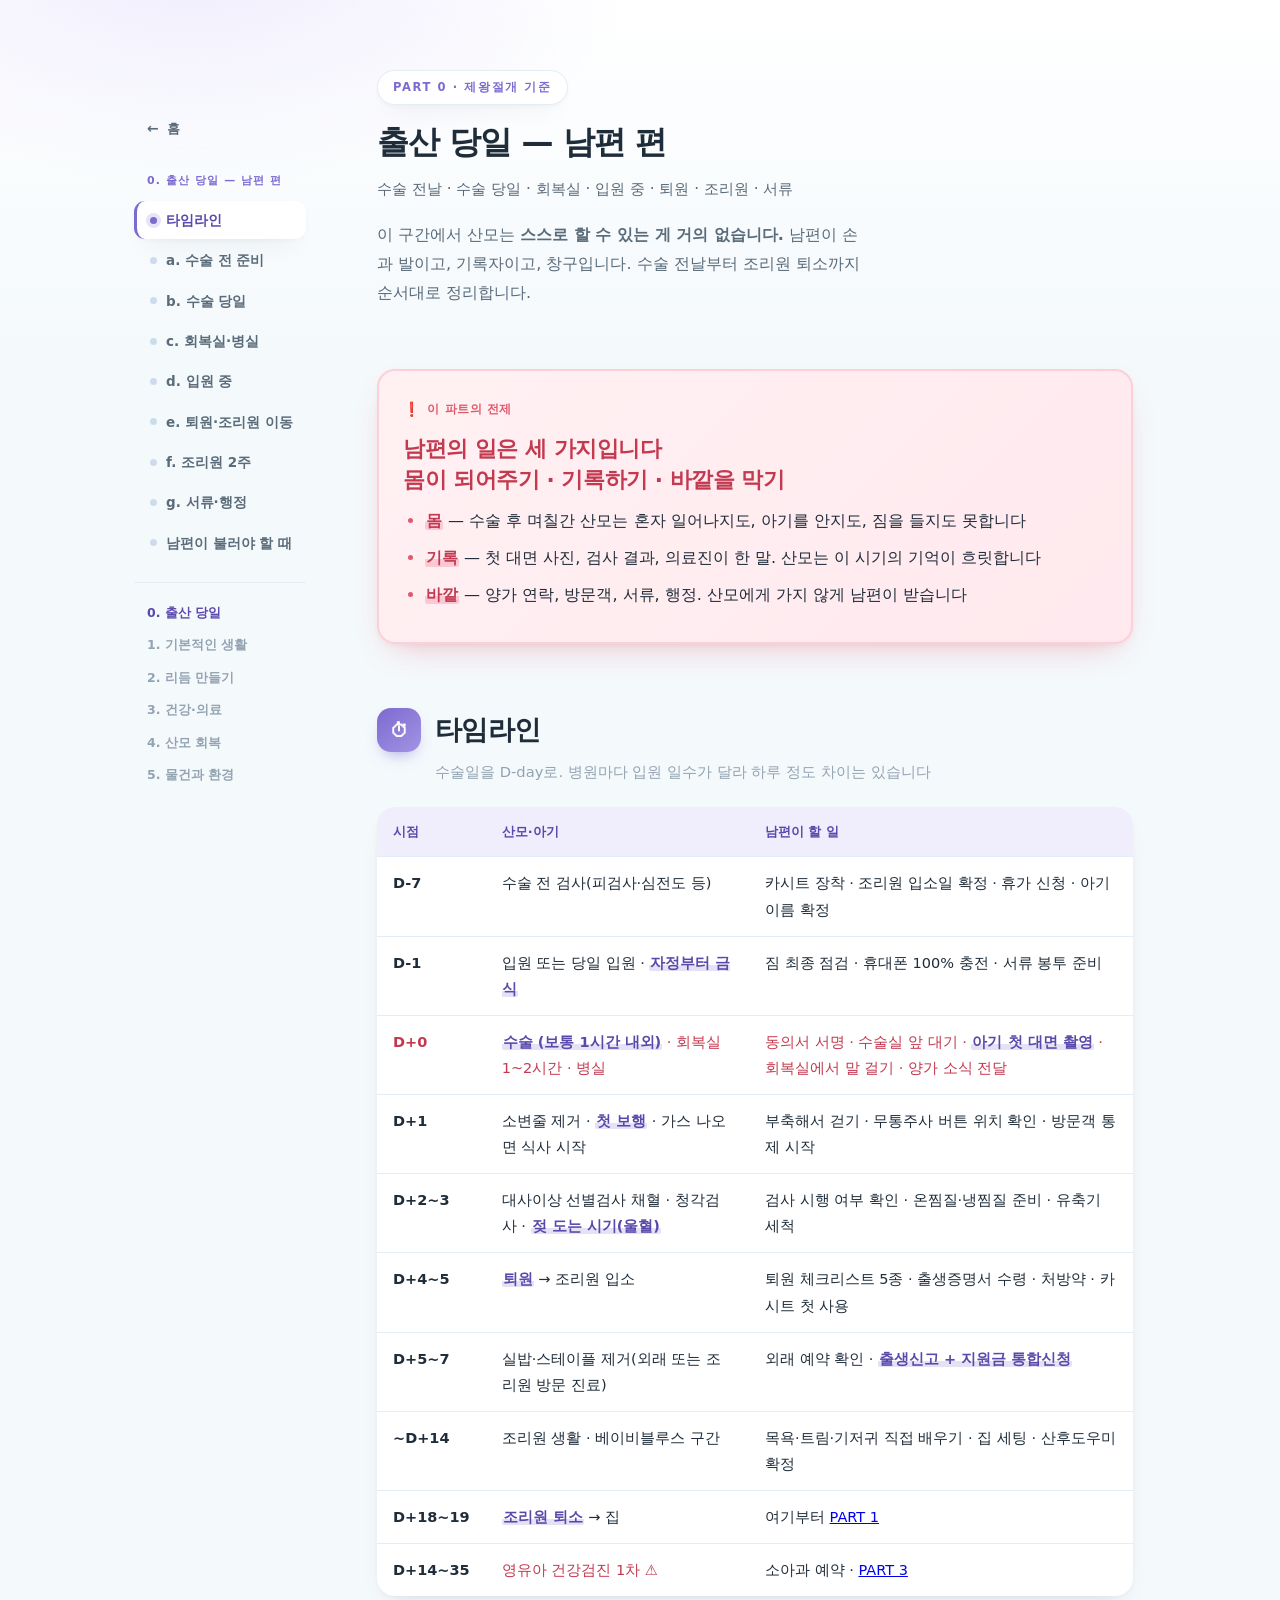
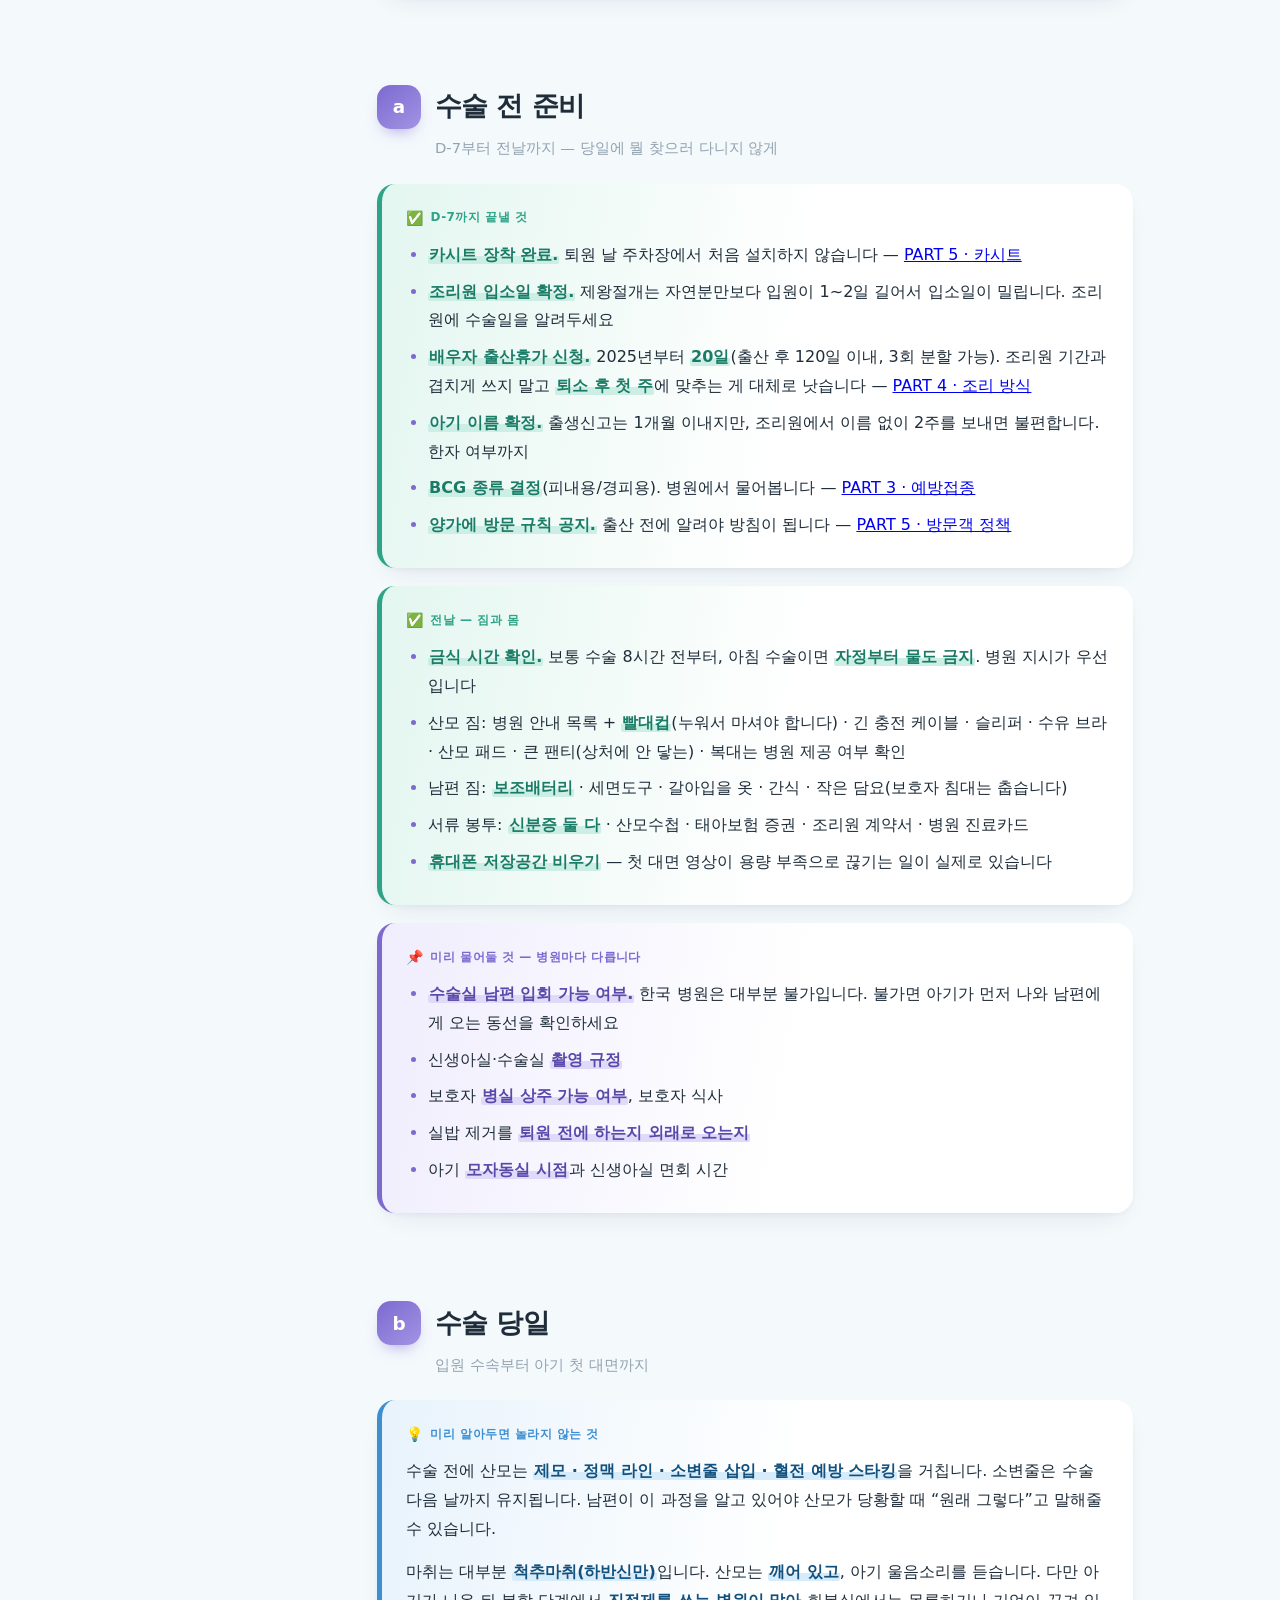
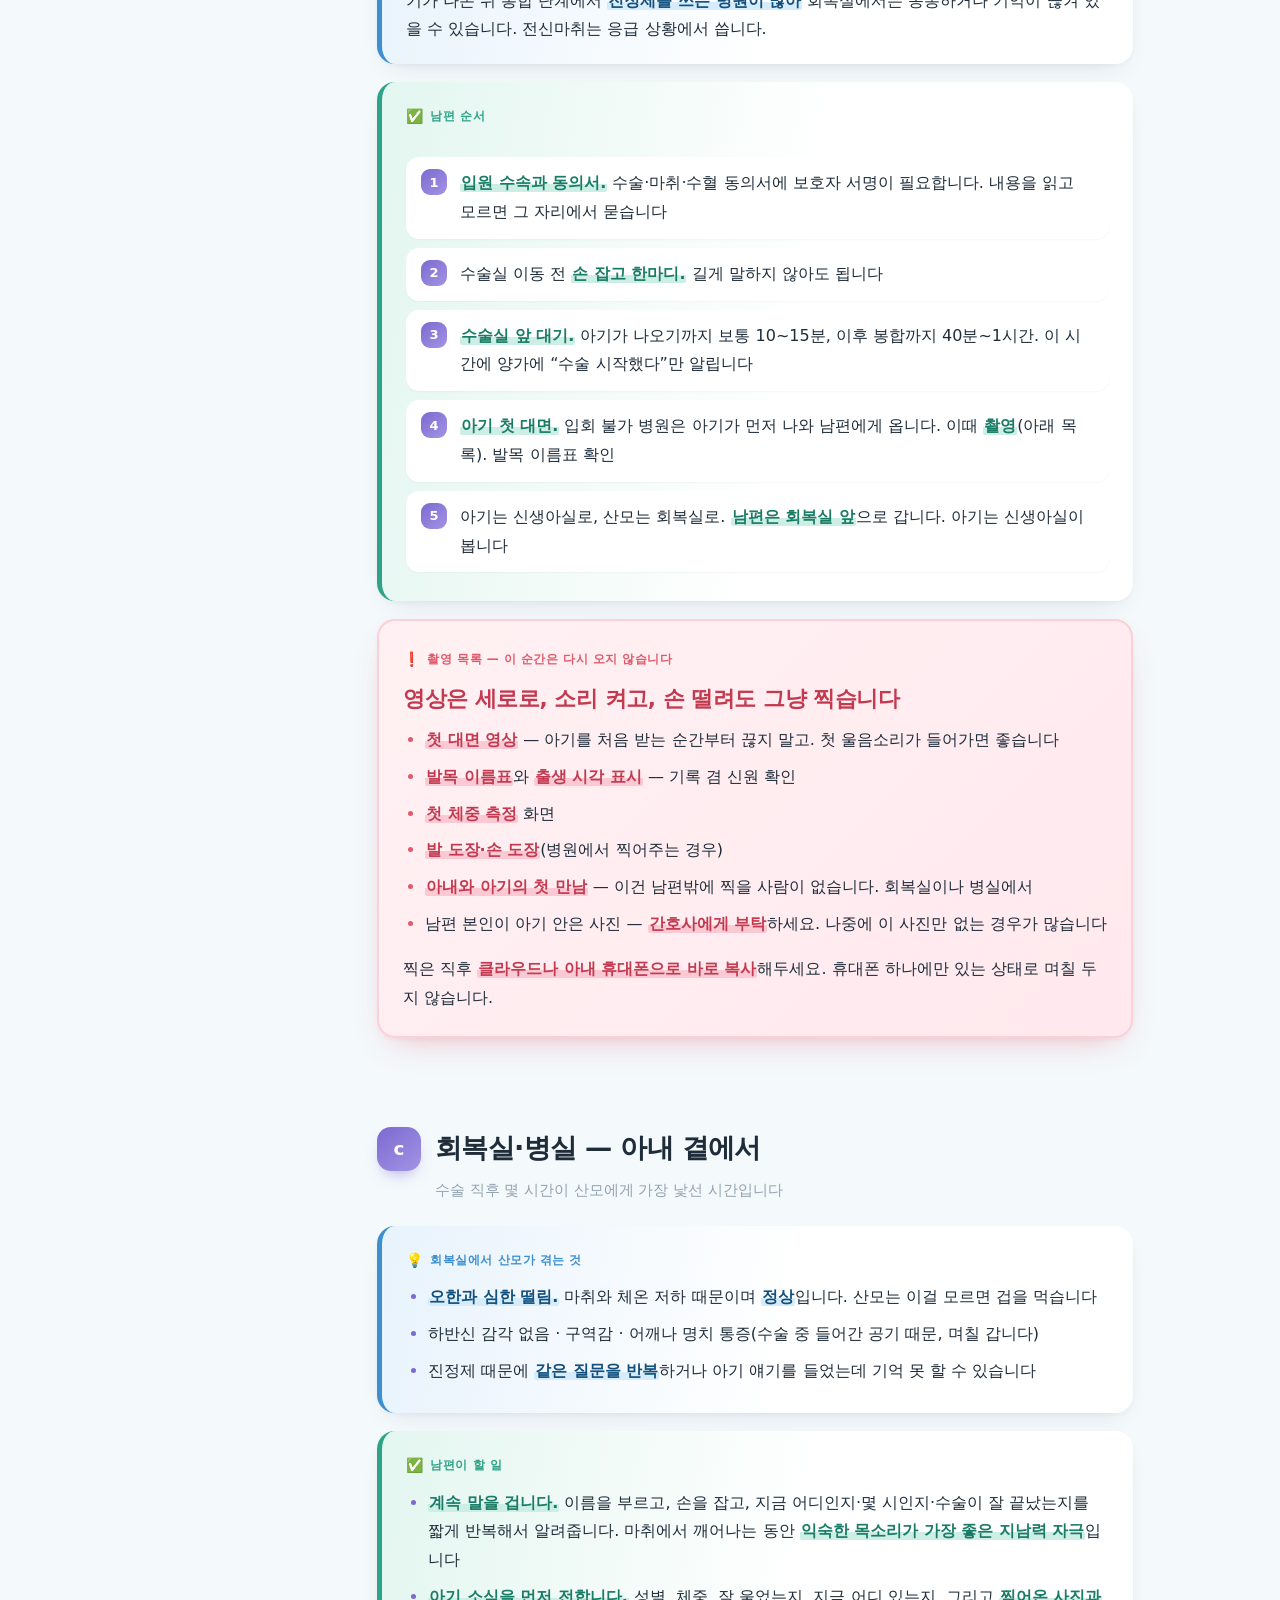
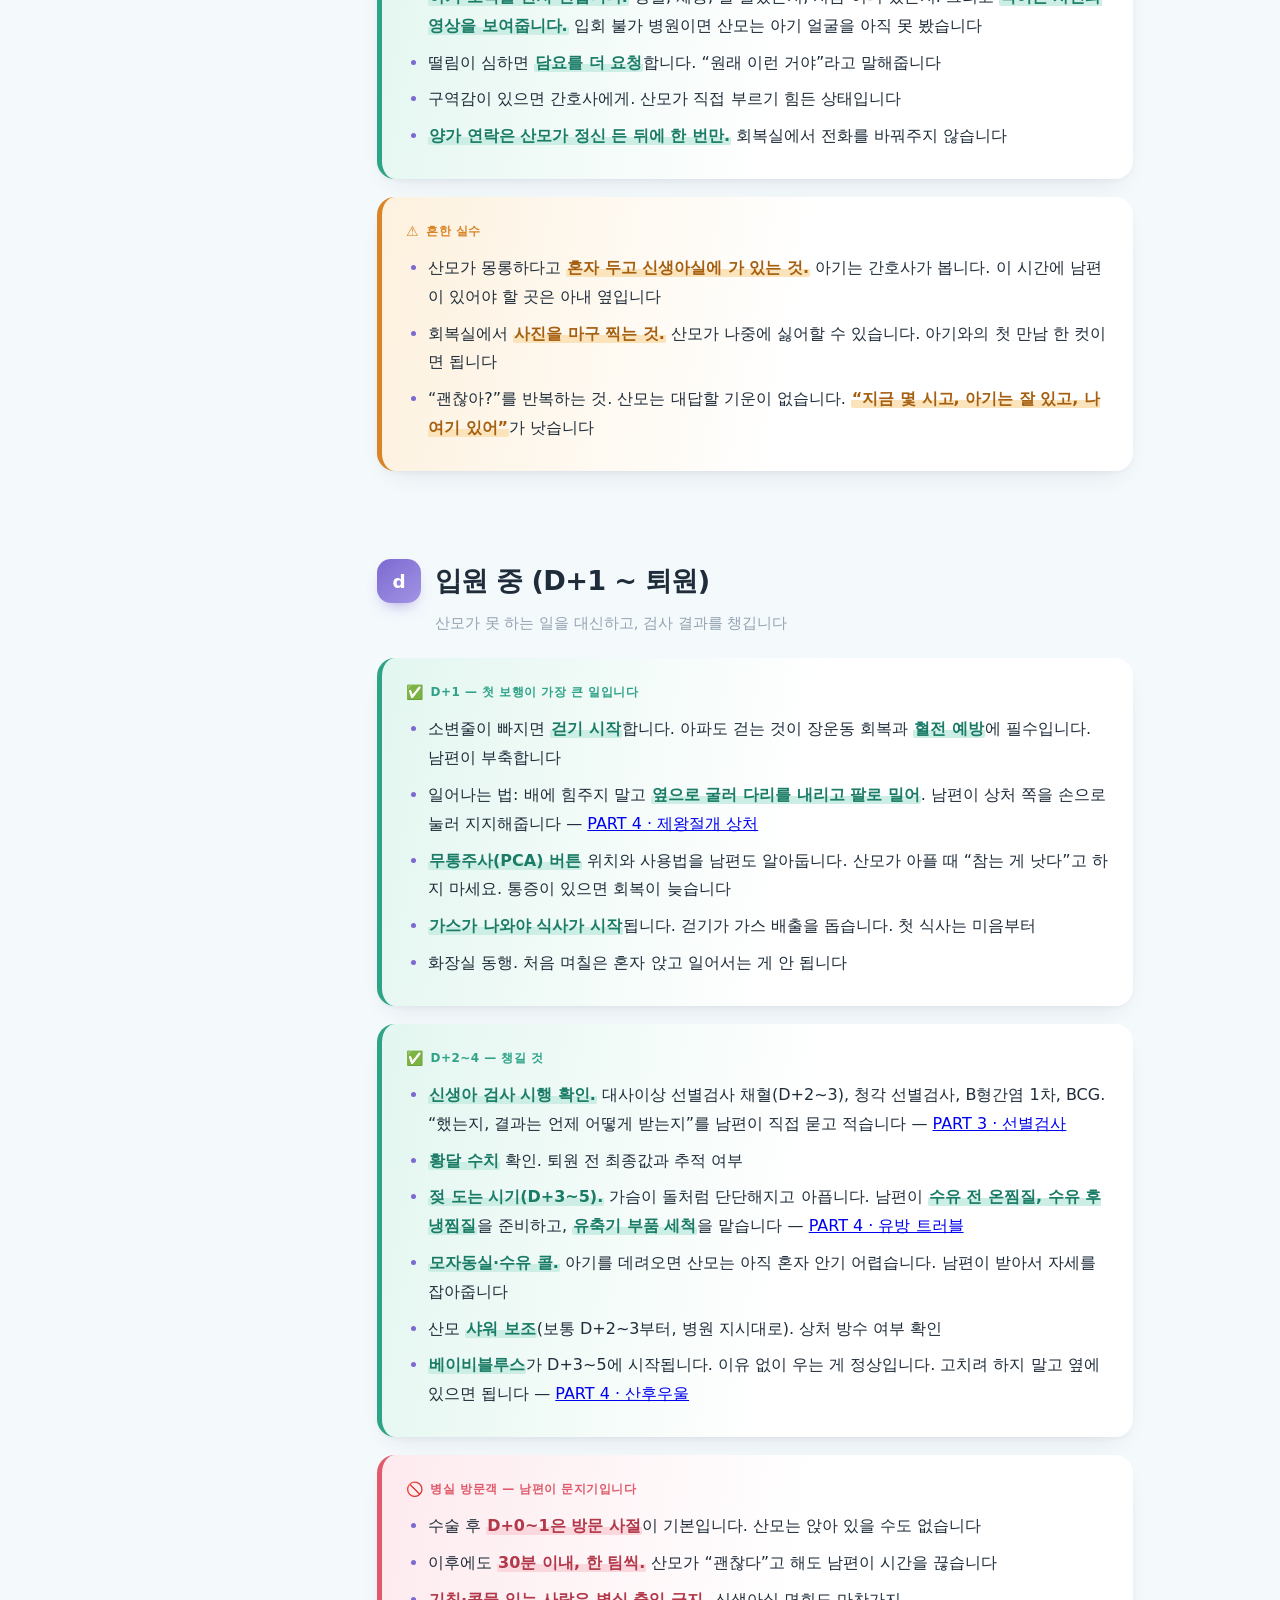
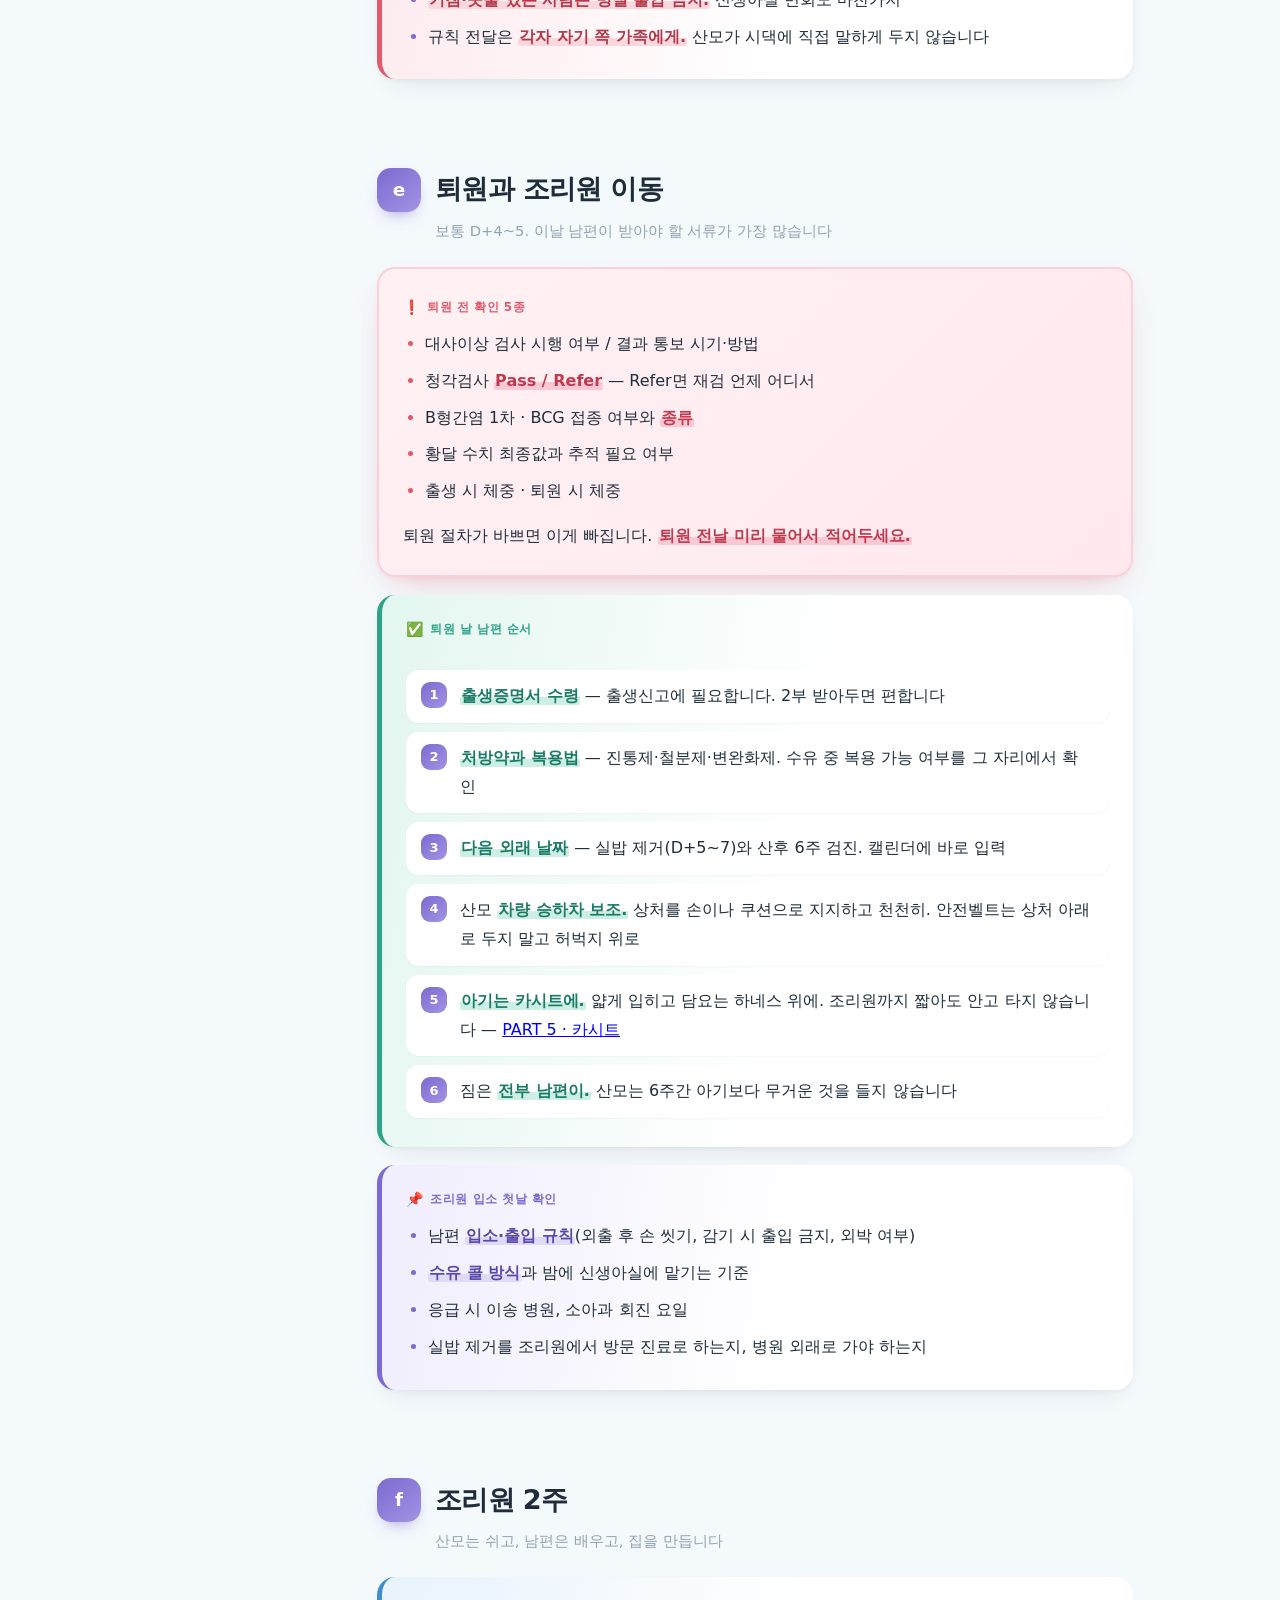
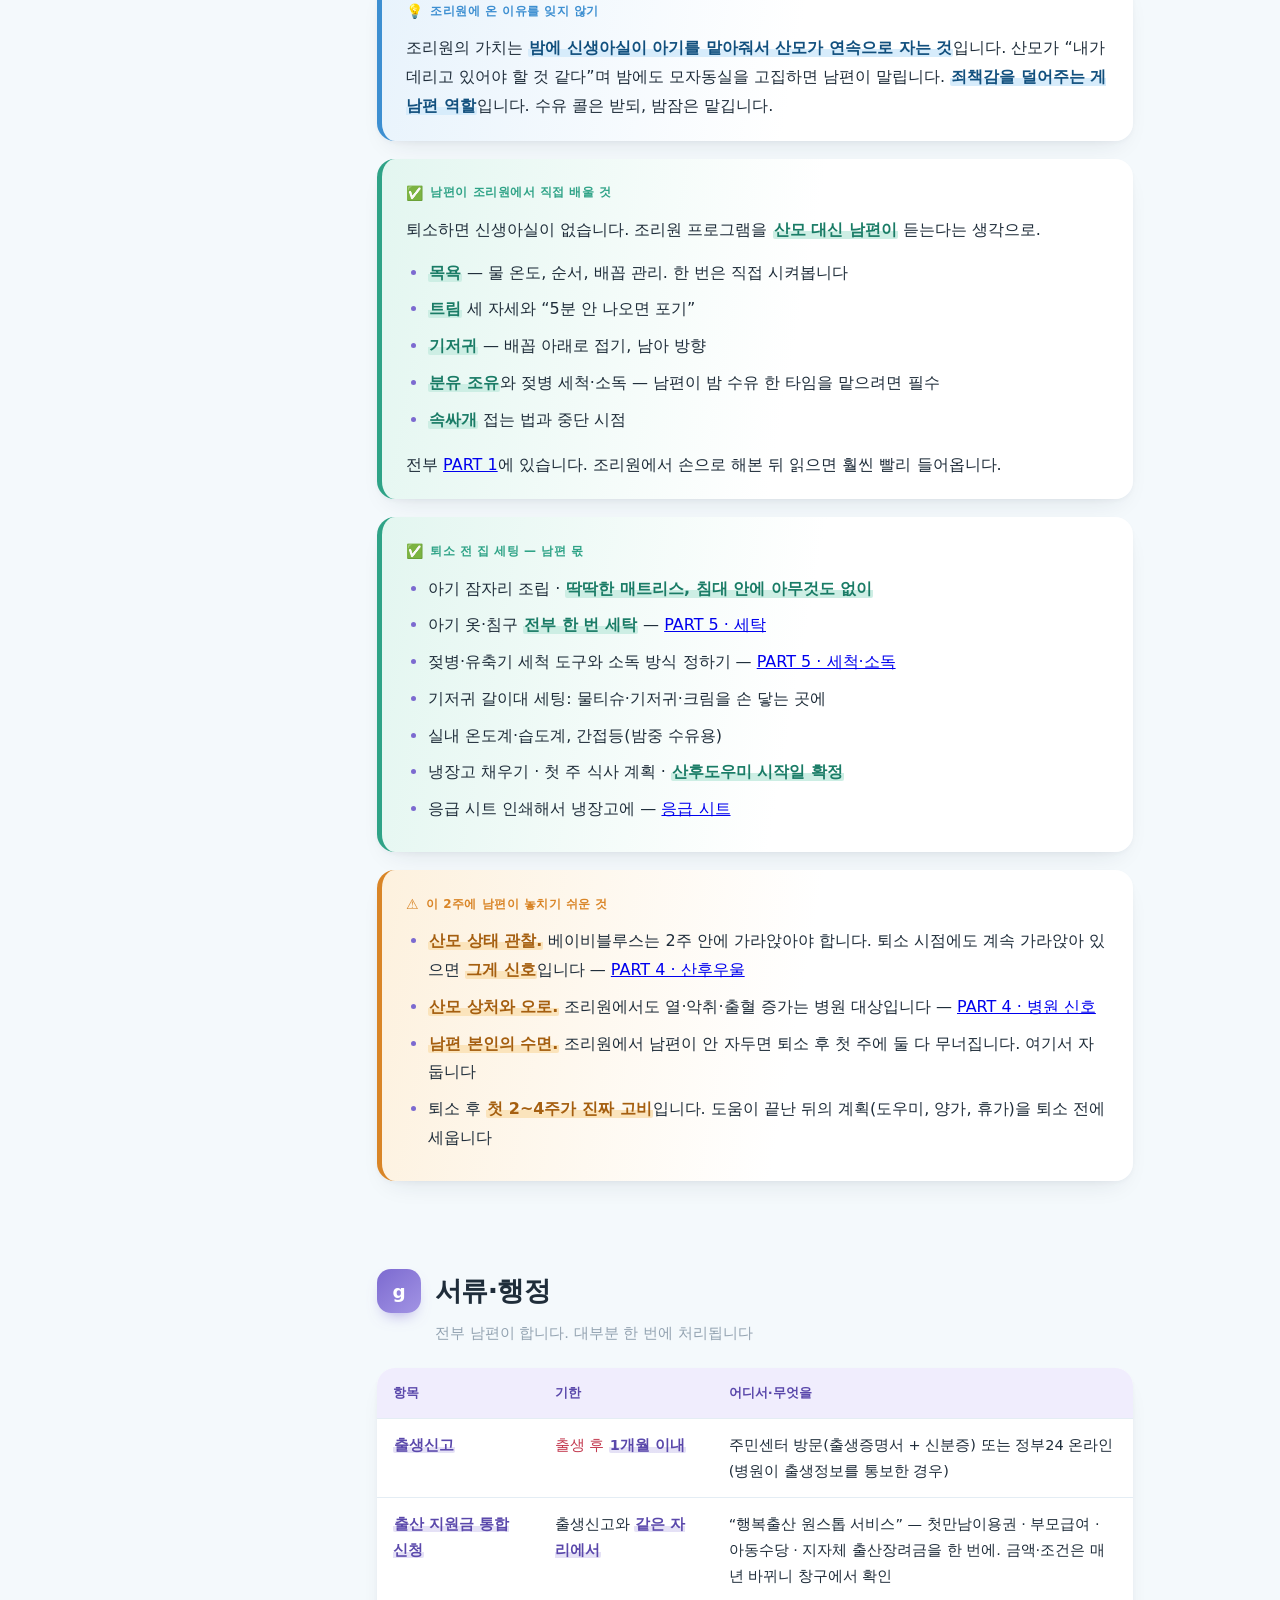
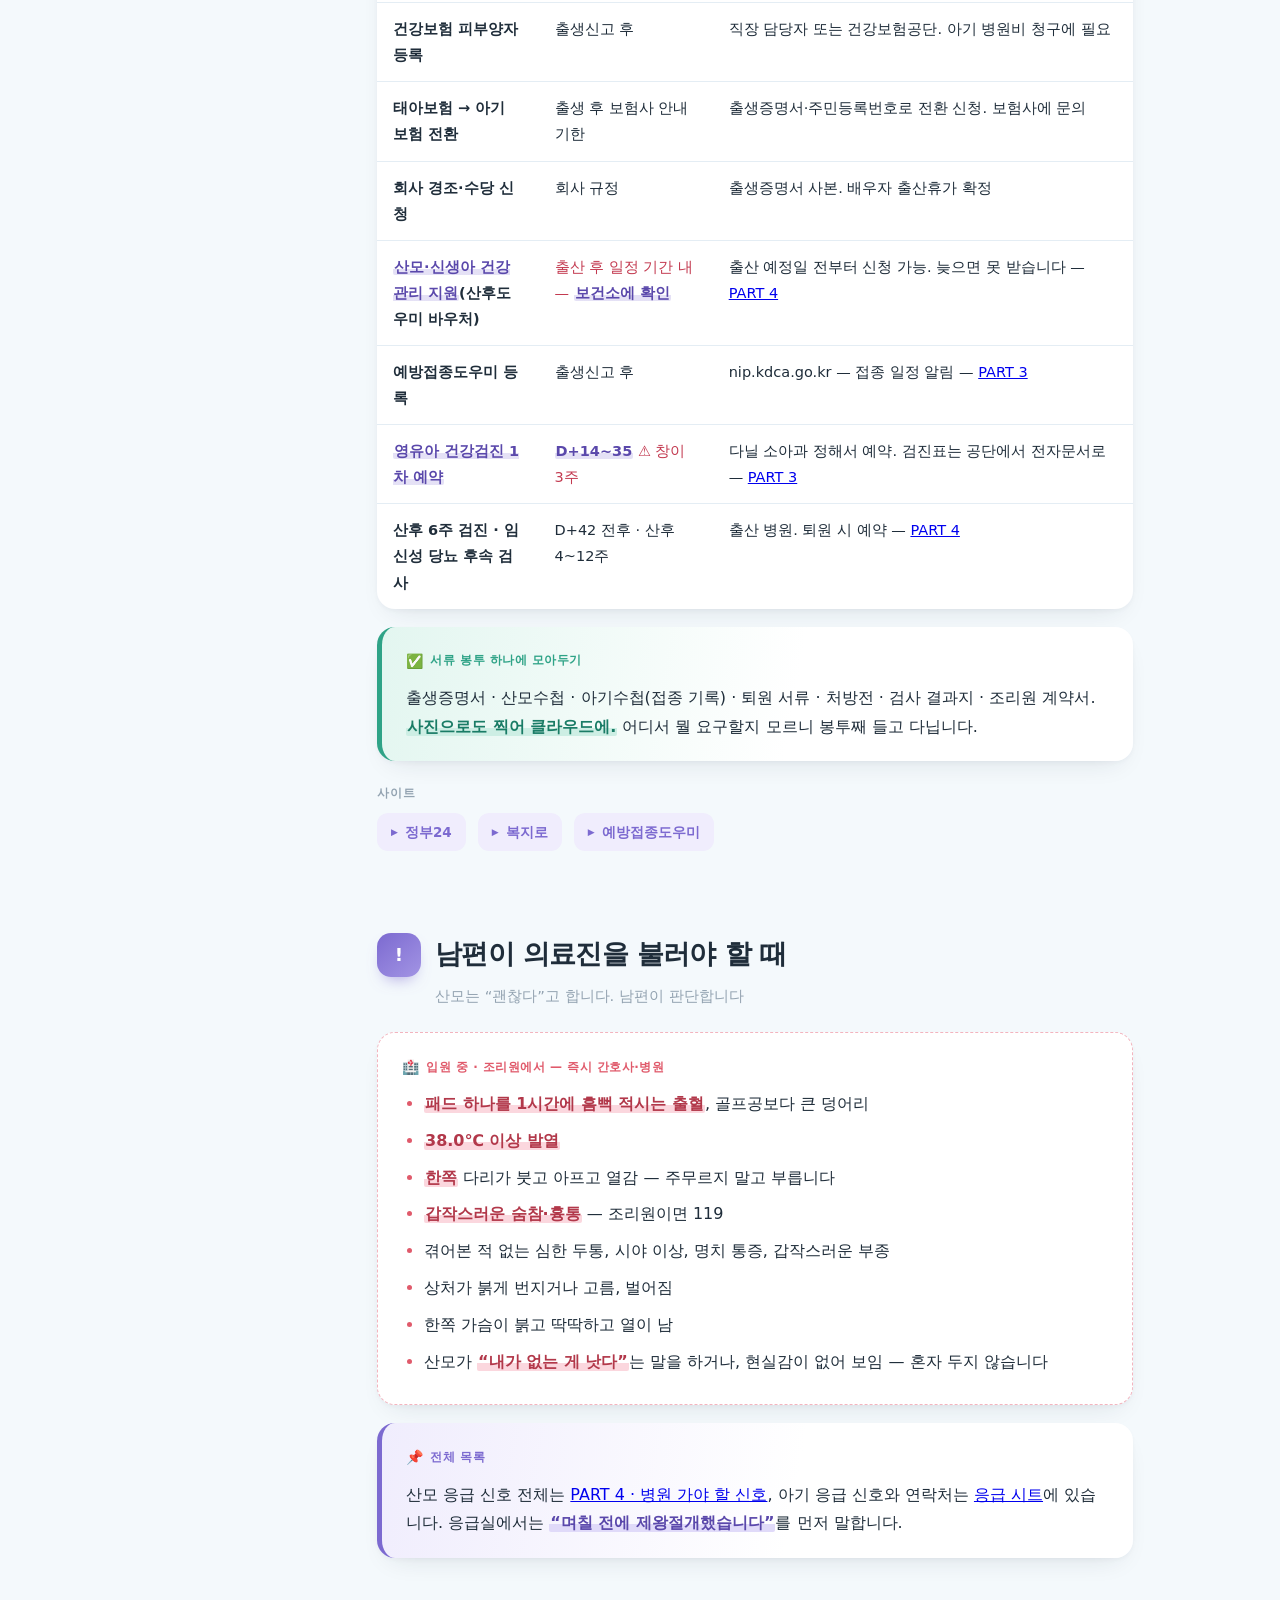
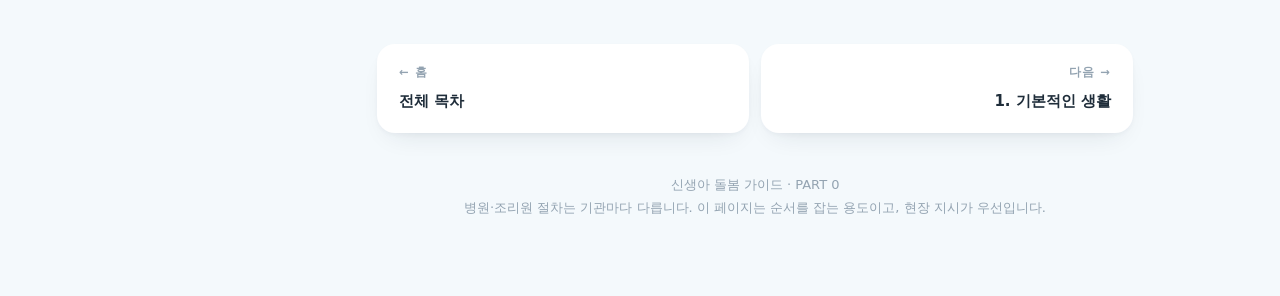
==== birth.html @ 1784820e "feat: PART 0 출산 당일 — 남편 편 추가 - birth.html 신설: 제왕절개 수술 전 준비 → 수술 당일 → 회복실 →   입원 중 → 퇴원·조리원 이동 → 조리원 " ====
<!DOCTYPE html>
<html lang="ko">
<head>
<meta charset="UTF-8">
<meta name="viewport" content="width=device-width, initial-scale=1">
<title>0. 출산 당일 — 남편 편 — 신생아 돌봄 가이드</title>
<link rel="stylesheet" href="style.css">
</head>
<body class="p4">

<nav class="toc">
  <div class="wrap">
    <a class="home" href="index.html">홈</a>
    <p class="toc-title">0. 출산 당일 — 남편 편</p>
    <a class="item" href="#t"><span class="dot"></span>타임라인</a>
    <a class="item" href="#a"><span class="dot"></span>a. 수술 전 준비</a>
    <a class="item" href="#b"><span class="dot"></span>b. 수술 당일</a>
    <a class="item" href="#c"><span class="dot"></span>c. 회복실·병실</a>
    <a class="item" href="#d"><span class="dot"></span>d. 입원 중</a>
    <a class="item" href="#e"><span class="dot"></span>e. 퇴원·조리원 이동</a>
    <a class="item" href="#f"><span class="dot"></span>f. 조리원 2주</a>
    <a class="item" href="#g"><span class="dot"></span>g. 서류·행정</a>
    <a class="item" href="#z"><span class="dot"></span>남편이 불러야 할 때</a>
    <div class="parts">
      <a class="here" href="birth.html">0. 출산 당일</a>
      <a href="part1.html">1. 기본적인 생활</a>
      <a href="part2.html">2. 리듬 만들기</a>
      <a href="part3.html">3. 건강·의료</a>
      <a href="part4.html">4. 산모 회복</a>
      <a href="part5.html">5. 물건과 환경</a>
    </div>
  </div>
</nav>

<header class="page-head">
  <div class="wrap">
    <p class="part-badge">PART 0 · 제왕절개 기준</p>
    <h1>출산 당일 — 남편 편</h1>
    <p class="subtitle">수술 전날 · 수술 당일 · 회복실 · 입원 중 · 퇴원 · 조리원 · 서류</p>
    <p class="lede">이 구간에서 산모는 <b>스스로 할 수 있는 게 거의 없습니다.</b> 남편이 손과 발이고, 기록자이고, 창구입니다. 수술 전날부터 조리원 퇴소까지 순서대로 정리합니다.</p>
  </div>
</header>

<main class="wrap">

<div class="box critical">
  <span class="label">이 파트의 전제</span>
  <p class="big">남편의 일은 세 가지입니다<br>몸이 되어주기 · 기록하기 · 바깥을 막기</p>
  <ul>
    <li><strong>몸</strong> — 수술 후 며칠간 산모는 혼자 일어나지도, 아기를 안지도, 짐을 들지도 못합니다</li>
    <li><strong>기록</strong> — 첫 대면 사진, 검사 결과, 의료진이 한 말. 산모는 이 시기의 기억이 흐릿합니다</li>
    <li><strong>바깥</strong> — 양가 연락, 방문객, 서류, 행정. 산모에게 가지 않게 남편이 받습니다</li>
  </ul>
</div>

<!-- ============ t ============ -->
<section id="t">
  <div class="sec-head"><span class="sec-num">⏱</span><h2>타임라인</h2></div>
  <p class="sec-sub">수술일을 D-day로. 병원마다 입원 일수가 달라 하루 정도 차이는 있습니다</p>

  <div class="table-scroll">
    <table>
      <thead><tr><th>시점</th><th>산모·아기</th><th>남편이 할 일</th></tr></thead>
      <tbody>
        <tr><td>D-7</td><td class="wrapok">수술 전 검사(피검사·심전도 등)</td><td class="wrapok">카시트 장착 · 조리원 입소일 확정 · 휴가 신청 · 아기 이름 확정</td></tr>
        <tr><td>D-1</td><td class="wrapok">입원 또는 당일 입원 · <strong>자정부터 금식</strong></td><td class="wrapok">짐 최종 점검 · 휴대폰 100% 충전 · 서류 봉투 준비</td></tr>
        <tr><td class="bad">D+0</td><td class="bad wrapok"><strong>수술 (보통 1시간 내외)</strong> · 회복실 1~2시간 · 병실</td><td class="bad wrapok">동의서 서명 · 수술실 앞 대기 · <strong>아기 첫 대면 촬영</strong> · 회복실에서 말 걸기 · 양가 소식 전달</td></tr>
        <tr><td>D+1</td><td class="wrapok">소변줄 제거 · <strong>첫 보행</strong> · 가스 나오면 식사 시작</td><td class="wrapok">부축해서 걷기 · 무통주사 버튼 위치 확인 · 방문객 통제 시작</td></tr>
        <tr><td>D+2~3</td><td class="wrapok">대사이상 선별검사 채혈 · 청각검사 · <strong>젖 도는 시기(울혈)</strong></td><td class="wrapok">검사 시행 여부 확인 · 온찜질·냉찜질 준비 · 유축기 세척</td></tr>
        <tr><td>D+4~5</td><td class="wrapok"><strong>퇴원</strong> → 조리원 입소</td><td class="wrapok">퇴원 체크리스트 5종 · 출생증명서 수령 · 처방약 · 카시트 첫 사용</td></tr>
        <tr><td>D+5~7</td><td class="wrapok">실밥·스테이플 제거(외래 또는 조리원 방문 진료)</td><td class="wrapok">외래 예약 확인 · <strong>출생신고 + 지원금 통합신청</strong></td></tr>
        <tr><td>~D+14</td><td class="wrapok">조리원 생활 · 베이비블루스 구간</td><td class="wrapok">목욕·트림·기저귀 직접 배우기 · 집 세팅 · 산후도우미 확정</td></tr>
        <tr><td>D+18~19</td><td class="wrapok"><strong>조리원 퇴소</strong> → 집</td><td class="wrapok">여기부터 <a href="part1.html">PART 1</a></td></tr>
        <tr><td>D+14~35</td><td class="bad wrapok">영유아 건강검진 1차 ⚠️</td><td class="wrapok">소아과 예약 · <a href="part3.html#c">PART 3</a></td></tr>
      </tbody>
    </table>
  </div>
</section>

<!-- ============ a ============ -->
<section id="a">
  <div class="sec-head"><span class="sec-num">a</span><h2>수술 전 준비</h2></div>
  <p class="sec-sub">D-7부터 전날까지 — 당일에 뭘 찾으러 다니지 않게</p>

  <div class="box do">
    <span class="label">D-7까지 끝낼 것</span>
    <ul>
      <li><strong>카시트 장착 완료.</strong> 퇴원 날 주차장에서 처음 설치하지 않습니다 — <a href="part5.html#a">PART 5 · 카시트</a></li>
      <li><strong>조리원 입소일 확정.</strong> 제왕절개는 자연분만보다 입원이 1~2일 길어서 입소일이 밀립니다. 조리원에 수술일을 알려두세요</li>
      <li><strong>배우자 출산휴가 신청.</strong> 2025년부터 <strong>20일</strong>(출산 후 120일 이내, 3회 분할 가능). 조리원 기간과 겹치게 쓰지 말고 <strong>퇴소 후 첫 주</strong>에 맞추는 게 대체로 낫습니다 — <a href="part4.html#e">PART 4 · 조리 방식</a></li>
      <li><strong>아기 이름 확정.</strong> 출생신고는 1개월 이내지만, 조리원에서 이름 없이 2주를 보내면 불편합니다. 한자 여부까지</li>
      <li><strong>BCG 종류 결정</strong>(피내용/경피용). 병원에서 물어봅니다 — <a href="part3.html#a">PART 3 · 예방접종</a></li>
      <li><strong>양가에 방문 규칙 공지.</strong> 출산 전에 알려야 방침이 됩니다 — <a href="part5.html#d">PART 5 · 방문객 정책</a></li>
    </ul>
  </div>

  <div class="box do">
    <span class="label">전날 — 짐과 몸</span>
    <ul>
      <li><strong>금식 시간 확인.</strong> 보통 수술 8시간 전부터, 아침 수술이면 <strong>자정부터 물도 금지</strong>. 병원 지시가 우선입니다</li>
      <li>산모 짐: 병원 안내 목록 + <strong>빨대컵</strong>(누워서 마셔야 합니다) · 긴 충전 케이블 · 슬리퍼 · 수유 브라 · 산모 패드 · 큰 팬티(상처에 안 닿는) · 복대는 병원 제공 여부 확인</li>
      <li>남편 짐: <strong>보조배터리</strong> · 세면도구 · 갈아입을 옷 · 간식 · 작은 담요(보호자 침대는 춥습니다)</li>
      <li>서류 봉투: <strong>신분증 둘 다</strong> · 산모수첩 · 태아보험 증권 · 조리원 계약서 · 병원 진료카드</li>
      <li><strong>휴대폰 저장공간 비우기</strong> — 첫 대면 영상이 용량 부족으로 끊기는 일이 실제로 있습니다</li>
    </ul>
  </div>

  <div class="box info">
    <span class="label">미리 물어둘 것 — 병원마다 다릅니다</span>
    <ul>
      <li><strong>수술실 남편 입회 가능 여부.</strong> 한국 병원은 대부분 불가입니다. 불가면 아기가 먼저 나와 남편에게 오는 동선을 확인하세요</li>
      <li>신생아실·수술실 <strong>촬영 규정</strong></li>
      <li>보호자 <strong>병실 상주 가능 여부</strong>, 보호자 식사</li>
      <li>실밥 제거를 <strong>퇴원 전에 하는지 외래로 오는지</strong></li>
      <li>아기 <strong>모자동실 시점</strong>과 신생아실 면회 시간</li>
    </ul>
  </div>
</section>

<!-- ============ b ============ -->
<section id="b">
  <div class="sec-head"><span class="sec-num">b</span><h2>수술 당일</h2></div>
  <p class="sec-sub">입원 수속부터 아기 첫 대면까지</p>

  <div class="box why">
    <span class="label">미리 알아두면 놀라지 않는 것</span>
    <p>수술 전에 산모는 <strong>제모 · 정맥 라인 · 소변줄 삽입 · 혈전 예방 스타킹</strong>을 거칩니다. 소변줄은 수술 다음 날까지 유지됩니다. 남편이 이 과정을 알고 있어야 산모가 당황할 때 “원래 그렇다”고 말해줄 수 있습니다.</p>
    <p>마취는 대부분 <strong>척추마취(하반신만)</strong>입니다. 산모는 <strong>깨어 있고</strong>, 아기 울음소리를 듣습니다. 다만 아기가 나온 뒤 봉합 단계에서 <strong>진정제를 쓰는 병원이 많아</strong> 회복실에서는 몽롱하거나 기억이 끊겨 있을 수 있습니다. 전신마취는 응급 상황에서 씁니다.</p>
  </div>

  <div class="box do">
    <span class="label">남편 순서</span>
    <ol class="steps">
      <li><strong>입원 수속과 동의서.</strong> 수술·마취·수혈 동의서에 보호자 서명이 필요합니다. 내용을 읽고 모르면 그 자리에서 묻습니다</li>
      <li>수술실 이동 전 <strong>손 잡고 한마디.</strong> 길게 말하지 않아도 됩니다</li>
      <li><strong>수술실 앞 대기.</strong> 아기가 나오기까지 보통 10~15분, 이후 봉합까지 40분~1시간. 이 시간에 양가에 “수술 시작했다”만 알립니다</li>
      <li><strong>아기 첫 대면.</strong> 입회 불가 병원은 아기가 먼저 나와 남편에게 옵니다. 이때 <strong>촬영</strong>(아래 목록). 발목 이름표 확인</li>
      <li>아기는 신생아실로, 산모는 회복실로. <strong>남편은 회복실 앞</strong>으로 갑니다. 아기는 신생아실이 봅니다</li>
    </ol>
  </div>

  <div class="box critical">
    <span class="label">촬영 목록 — 이 순간은 다시 오지 않습니다</span>
    <p class="big">영상은 세로로, 소리 켜고, 손 떨려도 그냥 찍습니다</p>
    <ul>
      <li><strong>첫 대면 영상</strong> — 아기를 처음 받는 순간부터 끊지 말고. 첫 울음소리가 들어가면 좋습니다</li>
      <li><strong>발목 이름표</strong>와 <strong>출생 시각 표시</strong> — 기록 겸 신원 확인</li>
      <li><strong>첫 체중 측정</strong> 화면</li>
      <li><strong>발 도장·손 도장</strong>(병원에서 찍어주는 경우)</li>
      <li><strong>아내와 아기의 첫 만남</strong> — 이건 남편밖에 찍을 사람이 없습니다. 회복실이나 병실에서</li>
      <li>남편 본인이 아기 안은 사진 — <strong>간호사에게 부탁</strong>하세요. 나중에 이 사진만 없는 경우가 많습니다</li>
    </ul>
    <p>찍은 직후 <strong>클라우드나 아내 휴대폰으로 바로 복사</strong>해두세요. 휴대폰 하나에만 있는 상태로 며칠 두지 않습니다.</p>
  </div>
</section>

<!-- ============ c ============ -->
<section id="c">
  <div class="sec-head"><span class="sec-num">c</span><h2>회복실·병실 — 아내 곁에서</h2></div>
  <p class="sec-sub">수술 직후 몇 시간이 산모에게 가장 낯선 시간입니다</p>

  <div class="box why">
    <span class="label">회복실에서 산모가 겪는 것</span>
    <ul>
      <li><strong>오한과 심한 떨림.</strong> 마취와 체온 저하 때문이며 <strong>정상</strong>입니다. 산모는 이걸 모르면 겁을 먹습니다</li>
      <li>하반신 감각 없음 · 구역감 · 어깨나 명치 통증(수술 중 들어간 공기 때문, 며칠 갑니다)</li>
      <li>진정제 때문에 <strong>같은 질문을 반복</strong>하거나 아기 얘기를 들었는데 기억 못 할 수 있습니다</li>
    </ul>
  </div>

  <div class="box do">
    <span class="label">남편이 할 일</span>
    <ul>
      <li><strong>계속 말을 겁니다.</strong> 이름을 부르고, 손을 잡고, 지금 어디인지·몇 시인지·수술이 잘 끝났는지를 짧게 반복해서 알려줍니다. 마취에서 깨어나는 동안 <strong>익숙한 목소리가 가장 좋은 지남력 자극</strong>입니다</li>
      <li><strong>아기 소식을 먼저 전합니다.</strong> 성별, 체중, 잘 울었는지, 지금 어디 있는지. 그리고 <strong>찍어온 사진과 영상을 보여줍니다.</strong> 입회 불가 병원이면 산모는 아기 얼굴을 아직 못 봤습니다</li>
      <li>떨림이 심하면 <strong>담요를 더 요청</strong>합니다. “원래 이런 거야”라고 말해줍니다</li>
      <li>구역감이 있으면 간호사에게. 산모가 직접 부르기 힘든 상태입니다</li>
      <li><strong>양가 연락은 산모가 정신 든 뒤에 한 번만.</strong> 회복실에서 전화를 바꿔주지 않습니다</li>
    </ul>
  </div>

  <div class="box miss">
    <span class="label">흔한 실수</span>
    <ul>
      <li>산모가 몽롱하다고 <strong>혼자 두고 신생아실에 가 있는 것.</strong> 아기는 간호사가 봅니다. 이 시간에 남편이 있어야 할 곳은 아내 옆입니다</li>
      <li>회복실에서 <strong>사진을 마구 찍는 것.</strong> 산모가 나중에 싫어할 수 있습니다. 아기와의 첫 만남 한 컷이면 됩니다</li>
      <li>“괜찮아?”를 반복하는 것. 산모는 대답할 기운이 없습니다. <strong>“지금 몇 시고, 아기는 잘 있고, 나 여기 있어”</strong>가 낫습니다</li>
    </ul>
  </div>
</section>

<!-- ============ d ============ -->
<section id="d">
  <div class="sec-head"><span class="sec-num">d</span><h2>입원 중 (D+1 ~ 퇴원)</h2></div>
  <p class="sec-sub">산모가 못 하는 일을 대신하고, 검사 결과를 챙깁니다</p>

  <div class="box do">
    <span class="label">D+1 — 첫 보행이 가장 큰 일입니다</span>
    <ul>
      <li>소변줄이 빠지면 <strong>걷기 시작</strong>합니다. 아파도 걷는 것이 장운동 회복과 <strong>혈전 예방</strong>에 필수입니다. 남편이 부축합니다</li>
      <li>일어나는 법: 배에 힘주지 말고 <strong>옆으로 굴러 다리를 내리고 팔로 밀어</strong>. 남편이 상처 쪽을 손으로 눌러 지지해줍니다 — <a href="part4.html#a">PART 4 · 제왕절개 상처</a></li>
      <li><strong>무통주사(PCA) 버튼</strong> 위치와 사용법을 남편도 알아둡니다. 산모가 아플 때 “참는 게 낫다”고 하지 마세요. 통증이 있으면 회복이 늦습니다</li>
      <li><strong>가스가 나와야 식사가 시작</strong>됩니다. 걷기가 가스 배출을 돕습니다. 첫 식사는 미음부터</li>
      <li>화장실 동행. 처음 며칠은 혼자 앉고 일어서는 게 안 됩니다</li>
    </ul>
  </div>

  <div class="box do">
    <span class="label">D+2~4 — 챙길 것</span>
    <ul>
      <li><strong>신생아 검사 시행 확인.</strong> 대사이상 선별검사 채혈(D+2~3), 청각 선별검사, B형간염 1차, BCG. “했는지, 결과는 언제 어떻게 받는지”를 남편이 직접 묻고 적습니다 — <a href="part3.html#b">PART 3 · 선별검사</a></li>
      <li><strong>황달 수치</strong> 확인. 퇴원 전 최종값과 추적 여부</li>
      <li><strong>젖 도는 시기(D+3~5).</strong> 가슴이 돌처럼 단단해지고 아픕니다. 남편이 <strong>수유 전 온찜질, 수유 후 냉찜질</strong>을 준비하고, <strong>유축기 부품 세척</strong>을 맡습니다 — <a href="part4.html#b">PART 4 · 유방 트러블</a></li>
      <li><strong>모자동실·수유 콜.</strong> 아기를 데려오면 산모는 아직 혼자 안기 어렵습니다. 남편이 받아서 자세를 잡아줍니다</li>
      <li>산모 <strong>샤워 보조</strong>(보통 D+2~3부터, 병원 지시대로). 상처 방수 여부 확인</li>
      <li><strong>베이비블루스</strong>가 D+3~5에 시작됩니다. 이유 없이 우는 게 정상입니다. 고치려 하지 말고 옆에 있으면 됩니다 — <a href="part4.html#c">PART 4 · 산후우울</a></li>
    </ul>
  </div>

  <div class="box stop">
    <span class="label">병실 방문객 — 남편이 문지기입니다</span>
    <ul>
      <li>수술 후 <strong>D+0~1은 방문 사절</strong>이 기본입니다. 산모는 앉아 있을 수도 없습니다</li>
      <li>이후에도 <strong>30분 이내, 한 팀씩.</strong> 산모가 “괜찮다”고 해도 남편이 시간을 끊습니다</li>
      <li><strong>기침·콧물 있는 사람은 병실 출입 금지.</strong> 신생아실 면회도 마찬가지</li>
      <li>규칙 전달은 <strong>각자 자기 쪽 가족에게.</strong> 산모가 시댁에 직접 말하게 두지 않습니다</li>
    </ul>
  </div>
</section>

<!-- ============ e ============ -->
<section id="e">
  <div class="sec-head"><span class="sec-num">e</span><h2>퇴원과 조리원 이동</h2></div>
  <p class="sec-sub">보통 D+4~5. 이날 남편이 받아야 할 서류가 가장 많습니다</p>

  <div class="box critical">
    <span class="label">퇴원 전 확인 5종</span>
    <ul>
      <li>대사이상 검사 시행 여부 / 결과 통보 시기·방법</li>
      <li>청각검사 <strong>Pass / Refer</strong> — Refer면 재검 언제 어디서</li>
      <li>B형간염 1차 · BCG 접종 여부와 <strong>종류</strong></li>
      <li>황달 수치 최종값과 추적 필요 여부</li>
      <li>출생 시 체중 · 퇴원 시 체중</li>
    </ul>
    <p>퇴원 절차가 바쁘면 이게 빠집니다. <strong>퇴원 전날 미리 물어서 적어두세요.</strong></p>
  </div>

  <div class="box do">
    <span class="label">퇴원 날 남편 순서</span>
    <ol class="steps">
      <li><strong>출생증명서 수령</strong> — 출생신고에 필요합니다. 2부 받아두면 편합니다</li>
      <li><strong>처방약과 복용법</strong> — 진통제·철분제·변완화제. 수유 중 복용 가능 여부를 그 자리에서 확인</li>
      <li><strong>다음 외래 날짜</strong> — 실밥 제거(D+5~7)와 산후 6주 검진. 캘린더에 바로 입력</li>
      <li>산모 <strong>차량 승하차 보조.</strong> 상처를 손이나 쿠션으로 지지하고 천천히. 안전벨트는 상처 아래로 두지 말고 허벅지 위로</li>
      <li><strong>아기는 카시트에.</strong> 얇게 입히고 담요는 하네스 위에. 조리원까지 짧아도 안고 타지 않습니다 — <a href="part5.html#a">PART 5 · 카시트</a></li>
      <li>짐은 <strong>전부 남편이.</strong> 산모는 6주간 아기보다 무거운 것을 들지 않습니다</li>
    </ol>
  </div>

  <div class="box info">
    <span class="label">조리원 입소 첫날 확인</span>
    <ul>
      <li>남편 <strong>입소·출입 규칙</strong>(외출 후 손 씻기, 감기 시 출입 금지, 외박 여부)</li>
      <li><strong>수유 콜 방식</strong>과 밤에 신생아실에 맡기는 기준</li>
      <li>응급 시 이송 병원, 소아과 회진 요일</li>
      <li>실밥 제거를 조리원에서 방문 진료로 하는지, 병원 외래로 가야 하는지</li>
    </ul>
  </div>
</section>

<!-- ============ f ============ -->
<section id="f">
  <div class="sec-head"><span class="sec-num">f</span><h2>조리원 2주</h2></div>
  <p class="sec-sub">산모는 쉬고, 남편은 배우고, 집을 만듭니다</p>

  <div class="box why">
    <span class="label">조리원에 온 이유를 잊지 않기</span>
    <p>조리원의 가치는 <strong>밤에 신생아실이 아기를 맡아줘서 산모가 연속으로 자는 것</strong>입니다. 산모가 “내가 데리고 있어야 할 것 같다”며 밤에도 모자동실을 고집하면 남편이 말립니다. <strong>죄책감을 덜어주는 게 남편 역할</strong>입니다. 수유 콜은 받되, 밤잠은 맡깁니다.</p>
  </div>

  <div class="box do">
    <span class="label">남편이 조리원에서 직접 배울 것</span>
    <p>퇴소하면 신생아실이 없습니다. 조리원 프로그램을 <strong>산모 대신 남편이</strong> 듣는다는 생각으로.</p>
    <ul>
      <li><strong>목욕</strong> — 물 온도, 순서, 배꼽 관리. 한 번은 직접 시켜봅니다</li>
      <li><strong>트림</strong> 세 자세와 “5분 안 나오면 포기”</li>
      <li><strong>기저귀</strong> — 배꼽 아래로 접기, 남아 방향</li>
      <li><strong>분유 조유</strong>와 젖병 세척·소독 — 남편이 밤 수유 한 타임을 맡으려면 필수</li>
      <li><strong>속싸개</strong> 접는 법과 중단 시점</li>
    </ul>
    <p>전부 <a href="part1.html">PART 1</a>에 있습니다. 조리원에서 손으로 해본 뒤 읽으면 훨씬 빨리 들어옵니다.</p>
  </div>

  <div class="box do">
    <span class="label">퇴소 전 집 세팅 — 남편 몫</span>
    <ul>
      <li>아기 잠자리 조립 · <strong>딱딱한 매트리스, 침대 안에 아무것도 없이</strong></li>
      <li>아기 옷·침구 <strong>전부 한 번 세탁</strong> — <a href="part5.html#c">PART 5 · 세탁</a></li>
      <li>젖병·유축기 세척 도구와 소독 방식 정하기 — <a href="part5.html#b">PART 5 · 세척·소독</a></li>
      <li>기저귀 갈이대 세팅: 물티슈·기저귀·크림을 손 닿는 곳에</li>
      <li>실내 온도계·습도계, 간접등(밤중 수유용)</li>
      <li>냉장고 채우기 · 첫 주 식사 계획 · <strong>산후도우미 시작일 확정</strong></li>
      <li>응급 시트 인쇄해서 냉장고에 — <a href="emergency.html">응급 시트</a></li>
    </ul>
  </div>

  <div class="box miss">
    <span class="label">이 2주에 남편이 놓치기 쉬운 것</span>
    <ul>
      <li><strong>산모 상태 관찰.</strong> 베이비블루스는 2주 안에 가라앉아야 합니다. 퇴소 시점에도 계속 가라앉아 있으면 <strong>그게 신호</strong>입니다 — <a href="part4.html#c">PART 4 · 산후우울</a></li>
      <li><strong>산모 상처와 오로.</strong> 조리원에서도 열·악취·출혈 증가는 병원 대상입니다 — <a href="part4.html#z">PART 4 · 병원 신호</a></li>
      <li><strong>남편 본인의 수면.</strong> 조리원에서 남편이 안 자두면 퇴소 후 첫 주에 둘 다 무너집니다. 여기서 자둡니다</li>
      <li>퇴소 후 <strong>첫 2~4주가 진짜 고비</strong>입니다. 도움이 끝난 뒤의 계획(도우미, 양가, 휴가)을 퇴소 전에 세웁니다</li>
    </ul>
  </div>
</section>

<!-- ============ g ============ -->
<section id="g">
  <div class="sec-head"><span class="sec-num">g</span><h2>서류·행정</h2></div>
  <p class="sec-sub">전부 남편이 합니다. 대부분 한 번에 처리됩니다</p>

  <div class="table-scroll">
    <table>
      <thead><tr><th>항목</th><th>기한</th><th>어디서·무엇을</th></tr></thead>
      <tbody>
        <tr><td class="wrapok"><strong>출생신고</strong></td><td class="bad wrapok">출생 후 <strong>1개월 이내</strong></td><td class="wrapok">주민센터 방문(출생증명서 + 신분증) 또는 정부24 온라인(병원이 출생정보를 통보한 경우)</td></tr>
        <tr><td class="wrapok"><strong>출산 지원금 통합신청</strong></td><td class="wrapok">출생신고와 <strong>같은 자리에서</strong></td><td class="wrapok">“행복출산 원스톱 서비스” — 첫만남이용권 · 부모급여 · 아동수당 · 지자체 출산장려금을 한 번에. 금액·조건은 매년 바뀌니 창구에서 확인</td></tr>
        <tr><td class="wrapok">건강보험 피부양자 등록</td><td class="wrapok">출생신고 후</td><td class="wrapok">직장 담당자 또는 건강보험공단. 아기 병원비 청구에 필요</td></tr>
        <tr><td class="wrapok">태아보험 → 아기 보험 전환</td><td class="wrapok">출생 후 보험사 안내 기한</td><td class="wrapok">출생증명서·주민등록번호로 전환 신청. 보험사에 문의</td></tr>
        <tr><td class="wrapok">회사 경조·수당 신청</td><td class="wrapok">회사 규정</td><td class="wrapok">출생증명서 사본. 배우자 출산휴가 확정</td></tr>
        <tr><td class="wrapok"><strong>산모·신생아 건강관리 지원</strong>(산후도우미 바우처)</td><td class="bad wrapok">출산 후 일정 기간 내 — <strong>보건소에 확인</strong></td><td class="wrapok">출산 예정일 전부터 신청 가능. 늦으면 못 받습니다 — <a href="part4.html#e">PART 4</a></td></tr>
        <tr><td class="wrapok">예방접종도우미 등록</td><td class="wrapok">출생신고 후</td><td class="wrapok">nip.kdca.go.kr — 접종 일정 알림 — <a href="part3.html#a">PART 3</a></td></tr>
        <tr><td class="wrapok"><strong>영유아 건강검진 1차 예약</strong></td><td class="bad wrapok"><strong>D+14~35</strong> ⚠️ 창이 3주</td><td class="wrapok">다닐 소아과 정해서 예약. 검진표는 공단에서 전자문서로 — <a href="part3.html#c">PART 3</a></td></tr>
        <tr><td class="wrapok">산후 6주 검진 · 임신성 당뇨 후속 검사</td><td class="wrapok">D+42 전후 · 산후 4~12주</td><td class="wrapok">출산 병원. 퇴원 시 예약 — <a href="part4.html#d">PART 4</a></td></tr>
      </tbody>
    </table>
  </div>

  <div class="box do">
    <span class="label">서류 봉투 하나에 모아두기</span>
    <p>출생증명서 · 산모수첩 · 아기수첩(접종 기록) · 퇴원 서류 · 처방전 · 검사 결과지 · 조리원 계약서. <strong>사진으로도 찍어 클라우드에.</strong> 어디서 뭘 요구할지 모르니 봉투째 들고 다닙니다.</p>
  </div>

  <div class="refs">
    <span class="rlabel">사이트</span>
    <a href="https://www.gov.kr" target="_blank" rel="noopener">정부24</a>
    <a href="https://www.bokjiro.go.kr" target="_blank" rel="noopener">복지로</a>
    <a href="https://nip.kdca.go.kr" target="_blank" rel="noopener">예방접종도우미</a>
  </div>
</section>

<!-- ============ z ============ -->
<section id="z">
  <div class="sec-head"><span class="sec-num">!</span><h2>남편이 의료진을 불러야 할 때</h2></div>
  <p class="sec-sub">산모는 “괜찮다”고 합니다. 남편이 판단합니다</p>

  <div class="hospital">
    <span class="label">입원 중 · 조리원에서 — 즉시 간호사·병원</span>
    <ul>
      <li><strong>패드 하나를 1시간에 흠뻑 적시는 출혈</strong>, 골프공보다 큰 덩어리</li>
      <li><strong>38.0℃ 이상 발열</strong></li>
      <li><strong>한쪽</strong> 다리가 붓고 아프고 열감 — 주무르지 말고 부릅니다</li>
      <li><strong>갑작스러운 숨참·흉통</strong> — 조리원이면 119</li>
      <li>겪어본 적 없는 심한 두통, 시야 이상, 명치 통증, 갑작스러운 부종</li>
      <li>상처가 붉게 번지거나 고름, 벌어짐</li>
      <li>한쪽 가슴이 붉고 딱딱하고 열이 남</li>
      <li>산모가 <strong>“내가 없는 게 낫다”</strong>는 말을 하거나, 현실감이 없어 보임 — 혼자 두지 않습니다</li>
    </ul>
  </div>

  <div class="box info">
    <span class="label">전체 목록</span>
    <p>산모 응급 신호 전체는 <a href="part4.html#z">PART 4 · 병원 가야 할 신호</a>, 아기 응급 신호와 연락처는 <a href="emergency.html">응급 시트</a>에 있습니다. 응급실에서는 <strong>“며칠 전에 제왕절개했습니다”</strong>를 먼저 말합니다.</p>
  </div>
</section>

<div class="pager">
  <a href="index.html"><span class="dir">← 홈</span><span class="name">전체 목차</span></a>
  <a class="next" href="part1.html"><span class="dir">다음 →</span><span class="name">1. 기본적인 생활</span></a>
</div>

</main>

<footer>
  <div class="wrap">
    신생아 돌봄 가이드 · PART 0<br>
    병원·조리원 절차는 기관마다 다릅니다. 이 페이지는 순서를 잡는 용도이고, 현장 지시가 우선입니다.
  </div>
</footer>

<script src="nav.js"></script>
</body>
</html>
---- style.css ----
/* ============================================================
   신생아 돌봄 가이드 — 공통 스타일
   각 페이지는 <body class="p1"> ~ <body class="p5"> 로 테마 색을 정합니다.
   ============================================================ */
:root{
  --bg:#f4f9fc;
  --card:#ffffff;
  --ink:#1f2d3a;
  --ink-2:#5a6b7a;
  --ink-3:#93a3b1;
  --line:#e4edf4;

  --sky:#3d8fd1;      --sky-bg:#e8f3fc;      --sky-2:#6fb6e8;   --sky-dk:#12507e;
  --mint:#2fa387;     --mint-bg:#e3f6f0;     --mint-2:#5fc7ab;  --mint-dk:#1a7c66;
  --rose:#e05a6b;     --rose-bg:#fdeaee;     --rose-2:#f08a97;  --rose-dk:#b2384a;
  --lilac:#7c6ad0;    --lilac-bg:#f0edfd;    --lilac-2:#a294e4; --lilac-dk:#5a48ab;
  --apricot:#d98527;  --apricot-bg:#fdf1de;  --apricot-2:#efa74e; --apricot-dk:#a55f10;

  --radius:18px;
  --shadow:0 2px 4px rgba(31,45,58,.03), 0 12px 28px -14px rgba(31,45,58,.14);
  --sans:"Pretendard","Malgun Gothic","Apple SD Gothic Neo",system-ui,-apple-system,sans-serif;

  /* 기본 테마(홈) */
  --theme:#3d8fd1; --theme-2:#6fb6e8; --theme-bg:#e8f3fc; --theme-dk:#12507e;
}
body.p1{--theme:#3d8fd1;--theme-2:#6fb6e8;--theme-bg:#e8f3fc;--theme-dk:#12507e}
body.p2{--theme:#2fa387;--theme-2:#5fc7ab;--theme-bg:#e3f6f0;--theme-dk:#1a7c66}
body.p3{--theme:#e05a6b;--theme-2:#f08a97;--theme-bg:#fdeaee;--theme-dk:#b2384a}
body.p4{--theme:#7c6ad0;--theme-2:#a294e4;--theme-bg:#f0edfd;--theme-dk:#5a48ab}
body.p5{--theme:#d98527;--theme-2:#efa74e;--theme-bg:#fdf1de;--theme-dk:#a55f10}

*{box-sizing:border-box}
html{scroll-behavior:smooth}
body{
  margin:0;background:var(--bg);color:var(--ink);
  font-family:var(--sans);font-size:16px;line-height:1.8;
  -webkit-font-smoothing:antialiased;
}
.wrap{max-width:800px;margin:0 auto;padding:0 22px}

/* ============ 사이드바 ============ */
nav.toc{
  position:fixed;top:0;height:100vh;width:210px;z-index:20;
  left:max(16px,calc(50% - 525px));
  display:flex;flex-direction:column;justify-content:center;
  padding:24px 0;overflow-y:auto;scrollbar-width:none;
}
nav.toc::-webkit-scrollbar{display:none}
nav.toc .wrap{display:flex;flex-direction:column;gap:2px;max-width:none;padding:0}

nav.toc .home{
  display:flex;align-items:center;gap:8px;text-decoration:none;
  font-size:13px;font-weight:700;color:var(--ink-2);
  padding:8px 13px;border-radius:11px;margin-bottom:6px;transition:.16s;
}
nav.toc .home::before{content:"←";font-size:14px}
nav.toc .home:hover{background:#fff;color:var(--theme);box-shadow:var(--shadow)}

nav.toc .toc-title{
  font-size:11px;font-weight:800;letter-spacing:.1em;color:var(--theme);
  padding:14px 13px 8px;margin:0;
}
nav.toc a.item{
  display:flex;align-items:center;gap:9px;text-decoration:none;
  color:var(--ink-2);font-weight:600;font-size:13.5px;
  padding:7px 13px;border-radius:11px;white-space:nowrap;
  border-left:3px solid transparent;transition:.16s;
}
nav.toc a.item .dot{
  width:7px;height:7px;border-radius:50%;background:#cddced;
  flex:0 0 auto;transition:.16s;
}
nav.toc a.item:hover{color:var(--theme);background:#fff;box-shadow:var(--shadow)}
nav.toc a.item:hover .dot{background:var(--theme)}
nav.toc a.item.active{
  color:var(--theme-dk);background:#fff;box-shadow:var(--shadow);
  border-left-color:var(--theme);
}
nav.toc a.item.active .dot{background:var(--theme);box-shadow:0 0 0 4px color-mix(in srgb,var(--theme) 18%,transparent)}

/* 파트 이동 */
nav.toc .parts{margin-top:18px;padding-top:14px;border-top:1px solid var(--line)}
nav.toc .parts a{
  display:block;text-decoration:none;font-size:12.5px;font-weight:600;
  color:var(--ink-3);padding:5px 13px;border-radius:9px;transition:.16s;
}
nav.toc .parts a:hover{background:#fff;color:var(--ink)}
nav.toc .parts a.here{color:var(--theme-dk);font-weight:800}
nav.toc .parts a.todo{color:#c3ceda}

/* 본문 오프셋 */
@media(min-width:1180px){
  header .wrap,main.wrap,footer .wrap{
    margin-left:max(256px,calc(50% - 285px));margin-right:22px;
  }
  header.page-head{text-align:left}
}

/* 좁은 화면 → 상단 가로바 */
@media(max-width:1179px){
  nav.toc{
    position:sticky;top:0;left:auto;height:auto;width:auto;padding:0;
    flex-direction:row;background:rgba(244,249,252,.94);backdrop-filter:blur(12px);
    border-bottom:1px solid var(--line);
  }
  nav.toc .toc-title,nav.toc .parts{display:none}
  nav.toc .wrap{
    flex-direction:row;align-items:center;gap:7px;overflow-x:auto;max-width:800px;
    padding:11px 22px;scrollbar-width:none;
  }
  nav.toc .wrap::-webkit-scrollbar{display:none}
  nav.toc .home{margin:0;background:#fff;border:1px solid var(--line);flex:0 0 auto;padding:6px 12px}
  nav.toc a.item{
    flex:0 0 auto;font-size:13px;padding:6px 13px;border-radius:99px;
    background:#fff;border:1px solid var(--line);border-left-width:1px;
  }
  nav.toc a.item .dot{display:none}
  nav.toc a.item.active{border-color:var(--theme);color:var(--theme-dk)}
}

/* ============ 페이지 헤더 ============ */
header.page-head{
  padding:70px 0 44px;position:relative;overflow:hidden;
  background:
    radial-gradient(700px 340px at 15% -10%, var(--theme-bg) 0%, transparent 64%),
    linear-gradient(180deg,#ffffff 0%, var(--bg) 100%);
}
.part-badge{
  display:inline-block;font-size:11.5px;letter-spacing:.14em;font-weight:800;
  color:var(--theme);background:#fff;border:1px solid var(--line);
  padding:6px 15px;border-radius:99px;margin:0 0 18px;box-shadow:var(--shadow);
}
header.page-head h1{
  font-size:clamp(1.9rem,1.1rem+3.2vw,2.9rem);line-height:1.22;
  margin:0 0 14px;font-weight:800;letter-spacing:-.03em;
}
header.page-head .subtitle{color:var(--ink-2);font-size:.95rem;margin:0 0 18px;font-weight:500}
header.page-head .lede{color:var(--ink-2);font-size:1rem;margin:0;max-width:48ch}

/* ============ 섹션 ============ */
section{padding:44px 0 24px;scroll-margin-top:70px}
.sec-head{display:flex;align-items:center;gap:14px;margin-bottom:4px}
.sec-num{
  flex:0 0 auto;width:44px;height:44px;border-radius:14px;display:grid;place-items:center;
  font-size:1.15rem;font-weight:800;color:#fff;
  background:linear-gradient(140deg,var(--theme),var(--theme-2));
  box-shadow:0 8px 16px -8px color-mix(in srgb,var(--theme) 70%,transparent);
}
h2{font-size:1.7rem;margin:0;font-weight:800;letter-spacing:-.025em}
.sec-sub{color:var(--ink-3);font-size:.92rem;margin:0 0 22px;padding-left:58px}
@media(max-width:560px){.sec-sub{padding-left:0}}

h3{font-size:1.02rem;margin:30px 0 10px;font-weight:700;letter-spacing:-.015em}
h3::before{content:"";display:inline-block;width:6px;height:16px;border-radius:3px;
  background:linear-gradient(var(--theme),var(--theme-2));margin-right:10px;vertical-align:-3px}
p{margin:0 0 14px}
strong{font-weight:700;color:var(--theme-dk);
  background:linear-gradient(transparent 60%,color-mix(in srgb,var(--theme) 20%,#fff) 60%);
  padding:0 1px;border-radius:2px}

ul,ol{margin:0 0 16px;padding-left:22px}
li{margin:0 0 8px}
li::marker{color:var(--theme)}

.plain{background:var(--card);border-radius:var(--radius);padding:20px 24px;box-shadow:var(--shadow);margin:18px 0}
.plain ul:last-child,.plain p:last-child{margin-bottom:0}

/* ============ 콜아웃 ============ */
.box{
  border-radius:var(--radius);padding:20px 24px;margin:18px 0;
  background:var(--card);box-shadow:var(--shadow);border-left:5px solid var(--sky);
}
.box .label{display:inline-flex;align-items:center;gap:7px;font-size:12px;font-weight:800;letter-spacing:.04em;margin-bottom:10px}
.box .label::before{font-size:14px}
.box p:last-child,.box ul:last-child,.box ol:last-child{margin-bottom:0}

.box.why{border-left-color:var(--sky);background:linear-gradient(100deg,var(--sky-bg) 0%,#fff 55%)}
.box.why .label{color:var(--sky)}
.box.why .label::before{content:"💡"}
.box.why strong{color:var(--sky-dk);background:linear-gradient(transparent 60%,#d7ecfb 60%)}

.box.do{border-left-color:var(--mint);background:linear-gradient(100deg,var(--mint-bg) 0%,#fff 55%)}
.box.do .label{color:var(--mint)}
.box.do .label::before{content:"✅"}
.box.do strong{color:var(--mint-dk);background:linear-gradient(transparent 60%,#cdeee4 60%)}

.box.miss{border-left-color:var(--apricot);background:linear-gradient(100deg,var(--apricot-bg) 0%,#fff 55%)}
.box.miss .label{color:var(--apricot)}
.box.miss .label::before{content:"⚠️"}
.box.miss strong{color:var(--apricot-dk);background:linear-gradient(transparent 60%,#fbe4bc 60%)}

.box.stop{border-left-color:var(--rose);background:linear-gradient(100deg,var(--rose-bg) 0%,#fff 55%)}
.box.stop .label{color:var(--rose)}
.box.stop .label::before{content:"🚫"}
.box.stop strong{color:var(--rose-dk);background:linear-gradient(transparent 60%,#fbd7de 60%)}

.box.info{border-left-color:var(--lilac);background:linear-gradient(100deg,var(--lilac-bg) 0%,#fff 55%)}
.box.info .label{color:var(--lilac)}
.box.info .label::before{content:"📌"}
.box.info strong{color:var(--lilac-dk);background:linear-gradient(transparent 60%,#e0daf9 60%)}

/* 목숨이 걸린 블록 */
.box.critical{
  border:none;border-left:none;padding:26px;
  background:linear-gradient(135deg,#fff1f3 0%,#ffe9ee 100%);
  box-shadow:0 2px 4px rgba(224,90,107,.06), 0 14px 34px -16px rgba(224,90,107,.45);
  outline:2px solid #fbd0d9;outline-offset:-2px;
}
.box.critical .label{color:var(--rose)}
.box.critical .label::before{content:"❗"}
.box.critical .big{font-size:1.35rem;line-height:1.45;font-weight:800;margin:0 0 12px;color:#c33a50;letter-spacing:-.02em}
.box.critical strong{color:#c33a50;background:linear-gradient(transparent 58%,#fbc9d3 58%)}
.box.critical li::marker{color:var(--rose)}

/* 병원 신호 */
.hospital{
  border-radius:var(--radius);padding:20px 24px;margin:18px 0;
  background:var(--card);box-shadow:var(--shadow);border:1.5px dashed #f3b4be;
}
.hospital .label{display:inline-flex;align-items:center;gap:7px;color:var(--rose);
  font-size:12px;font-weight:800;letter-spacing:.04em;margin-bottom:10px}
.hospital .label::before{content:"🏥";font-size:14px}
.hospital ul{margin-bottom:0}
.hospital li::marker{color:var(--rose)}
.hospital strong{color:var(--rose-dk);background:linear-gradient(transparent 60%,#fbd7de 60%)}

/* ============ 단계 목록 ============ */
ol.steps{list-style:none;padding:0;counter-reset:s;margin:18px 0}
ol.steps li{
  counter-increment:s;position:relative;padding:12px 18px 12px 54px;margin-bottom:9px;
  background:var(--card);border-radius:13px;box-shadow:0 1px 2px rgba(31,45,58,.04);
}
ol.steps li::before{
  content:counter(s);position:absolute;left:15px;top:12px;
  width:26px;height:26px;border-radius:9px;
  background:linear-gradient(140deg,var(--theme),var(--theme-2));color:#fff;
  font-size:13px;font-weight:800;display:grid;place-items:center;
}

/* ============ 플로우 ============ */
.flow{
  display:flex;flex-wrap:wrap;align-items:center;gap:8px;
  background:var(--card);border-radius:var(--radius);padding:18px 20px;
  box-shadow:var(--shadow);margin:18px 0;
}
.flow span{
  font-size:14px;padding:6px 13px;border-radius:99px;
  background:var(--theme-bg);color:var(--theme-dk);font-weight:600;white-space:nowrap;
}
.flow span.last{background:var(--rose-bg);color:var(--rose-dk)}
.flow i{color:var(--ink-3);font-style:normal;font-size:13px}

/* ============ 표 ============ */
.table-scroll{overflow-x:auto;margin:18px 0;border-radius:var(--radius);box-shadow:var(--shadow);background:var(--card)}
table{width:100%;border-collapse:collapse;font-size:14.5px;min-width:440px}
th,td{padding:13px 16px;text-align:left;border-bottom:1px solid var(--line);vertical-align:top}
th{background:var(--theme-bg);color:var(--theme-dk);font-weight:700;font-size:13px;white-space:nowrap}
tr:last-child td{border-bottom:none}
tbody tr:hover{background:#fafcfe}
td:first-child{font-weight:700;white-space:nowrap;color:var(--ink)}
td.good{color:#1f7f68}
td.bad{color:#c33a50}
td.wrapok{white-space:normal}

/* ============ 참고 링크 ============ */
.refs{margin:22px 0 4px}
.refs .rlabel{font-size:11.5px;letter-spacing:.08em;color:var(--ink-3);font-weight:700;display:block;margin-bottom:9px}
.refs a{
  display:inline-flex;align-items:center;gap:7px;text-decoration:none;
  font-size:13.5px;font-weight:600;color:var(--lilac);background:var(--lilac-bg);
  padding:7px 14px;border-radius:11px;margin:0 7px 7px 0;transition:.16s;
}
.refs a::before{content:"▶";font-size:9px}
.refs a:hover{background:#e5e0fb;transform:translateY(-1px)}

/* ============ 페이지 이동 ============ */
.pager{display:flex;gap:12px;flex-wrap:wrap;margin:44px 0 0}
.pager a{
  flex:1 1 220px;text-decoration:none;background:var(--card);border-radius:var(--radius);
  padding:18px 22px;box-shadow:var(--shadow);transition:.16s;
}
.pager a:hover{transform:translateY(-2px)}
.pager .dir{display:block;font-size:11.5px;font-weight:800;letter-spacing:.1em;color:var(--ink-3);margin-bottom:5px}
.pager .name{display:block;font-size:15px;font-weight:700;color:var(--ink)}
.pager a.next{text-align:right}

footer{padding:40px 0 76px;color:var(--ink-3);font-size:13px;text-align:center}

/* ============ 준비 중 페이지 ============ */
.todo-list{background:var(--card);border-radius:var(--radius);padding:24px 28px;box-shadow:var(--shadow);margin:18px 0}
.todo-list li{color:var(--ink-2)}
.stub-note{
  margin:26px 0;padding:22px 26px;border-radius:var(--radius);
  background:linear-gradient(120deg,var(--theme-bg),#fff);color:var(--ink-2);font-size:14.5px;
}

/* ============ 홈 ============ */
.hero{
  padding:96px 0 56px;text-align:center;
  background:
    radial-gradient(700px 340px at 18% -8%, #dcefff 0%, transparent 62%),
    radial-gradient(620px 320px at 86% 2%, #e2f7ef 0%, transparent 60%),
    linear-gradient(180deg,#fff 0%, var(--bg) 100%);
}
.hero .eyebrow{
  display:inline-block;font-size:12px;letter-spacing:.16em;font-weight:700;
  color:var(--sky);background:#fff;border:1px solid var(--line);
  padding:6px 16px;border-radius:99px;margin:0 0 22px;box-shadow:var(--shadow);
}
.hero h1{font-size:clamp(2.1rem,1.1rem+3.8vw,3.3rem);line-height:1.2;margin:0 0 16px;font-weight:800;letter-spacing:-.03em}
.hero h1 .grad{background:linear-gradient(100deg,var(--sky),var(--mint));-webkit-background-clip:text;background-clip:text;color:transparent}
.hero .lede{color:var(--ink-2);margin:0 auto;max-width:44ch}

.cards{display:grid;grid-template-columns:repeat(auto-fit,minmax(258px,1fr));gap:16px;margin:8px 0 0}
.card{
  display:block;text-decoration:none;color:inherit;background:var(--card);
  border-radius:22px;padding:26px 26px 24px;box-shadow:var(--shadow);
  border-top:5px solid var(--c);transition:.18s;position:relative;
}
.card:hover{transform:translateY(-4px);box-shadow:0 4px 8px rgba(31,45,58,.05),0 20px 40px -18px rgba(31,45,58,.28)}
.card .cnum{
  display:inline-flex;align-items:center;justify-content:center;
  width:38px;height:38px;border-radius:12px;color:#fff;font-weight:800;font-size:1.05rem;
  background:var(--c);margin-bottom:14px;
}
.card h3{margin:0 0 8px;font-size:1.22rem;font-weight:800;letter-spacing:-.02em}
.card h3::before{display:none}
.card p{margin:0 0 14px;font-size:14px;color:var(--ink-2);line-height:1.65}
.card .tags{display:flex;flex-wrap:wrap;gap:6px}
.card .tags span{font-size:11.5px;font-weight:600;padding:4px 10px;border-radius:99px;background:var(--cbg);color:var(--cdk)}
.card .flag{
  position:absolute;top:24px;right:24px;font-size:11px;font-weight:800;
  padding:4px 10px;border-radius:99px;background:#eef3f7;color:var(--ink-3);
}
.card.ready .flag{background:var(--cbg);color:var(--cdk)}

.home-note{
  margin:36px 0 0;padding:26px 28px;border-radius:22px;
  background:linear-gradient(135deg,#fff1f3,#ffe9ee);outline:2px solid #fbd0d9;outline-offset:-2px;
}
.home-note h4{margin:0 0 10px;font-size:12px;font-weight:800;letter-spacing:.08em;color:var(--rose)}
.home-note .big{font-size:1.3rem;font-weight:800;color:#c33a50;margin:0 0 10px;line-height:1.4}
.home-note p{margin:0;font-size:14.5px;color:var(--ink-2)}
.home-note strong{color:#c33a50;background:linear-gradient(transparent 58%,#fbc9d3 58%)}
.home-sec-title{font-size:12px;font-weight:800;letter-spacing:.1em;color:var(--ink-3);margin:44px 0 14px}

.sheet-link{margin:16px 0 0!important}
.sheet-link a{
  display:inline-flex;align-items:center;gap:8px;text-decoration:none;
  font-size:14px;font-weight:800;color:#fff;background:#c33a50;
  padding:11px 18px;border-radius:99px;transition:.16s;
  box-shadow:0 2px 4px rgba(195,58,80,.18),0 10px 22px -12px rgba(195,58,80,.6);
}
.sheet-link a::before{content:"🖨";font-size:15px}
.sheet-link a:hover{background:#a82b40;transform:translateY(-2px)}

/* ============ 타임테이블 (rhythm.html) ============ */
.jump{display:flex;flex-wrap:wrap;gap:8px;margin:0 0 8px}
.jump a{
  display:inline-flex;align-items:center;text-decoration:none;
  font-size:14px;font-weight:800;color:var(--theme-dk);background:var(--theme-bg);
  padding:9px 16px;border-radius:99px;transition:.16s;
}
.jump a:hover{background:var(--theme);color:#fff;transform:translateY(-2px)}

.mcard{background:var(--card);border-radius:var(--radius);box-shadow:var(--shadow);padding:4px 24px;margin:18px 0}
.mcard .row{display:grid;grid-template-columns:104px 1fr;gap:16px;padding:16px 0;border-bottom:1px solid var(--line)}
.mcard .row:last-child{border-bottom:0}
.mcard .k{font-size:14px;font-weight:800;color:var(--theme-dk);padding-top:2px;white-space:nowrap}
.mcard .v{font-size:15px;line-height:1.7}
.mcard .v p{margin:0 0 7px}
.mcard .v p:last-child{margin-bottom:0}
.mcard .v .sub{font-size:13.5px;color:var(--ink-3)}
.mcard .v strong{color:var(--theme-dk);background:linear-gradient(transparent 60%,var(--theme-bg) 60%)}
.mcard .row.warn .k{color:var(--rose)}
.mcard .row.warn .v strong{color:var(--rose-dk);background:linear-gradient(transparent 60%,#fbd7de 60%)}
@media(max-width:560px){
  .mcard{padding:4px 18px}
  .mcard .row{grid-template-columns:1fr;gap:6px;padding:14px 0}
}
@media print{.jump{display:none}.mcard{box-shadow:none;border:1px solid #bbb;page-break-inside:avoid}}

/* ============ 인쇄 ============ */
@media print{
  nav.toc,.refs,.pager{display:none}
  body{background:#fff;font-size:11pt;line-height:1.6}
  header.page-head,.hero{background:none;padding:0 0 18px;text-align:left}
  header .wrap,main.wrap,footer .wrap{margin-left:auto!important;margin-right:auto!important}
  section{padding:20px 0}
  .box,.hospital,.table-scroll,ol.steps li,.flow,.card{box-shadow:none;page-break-inside:avoid}
  .box,.hospital{border:1px solid #bbb}
  .box.critical{outline:3px solid #000;background:#fff}
  .sec-num{background:#333!important;box-shadow:none}
}
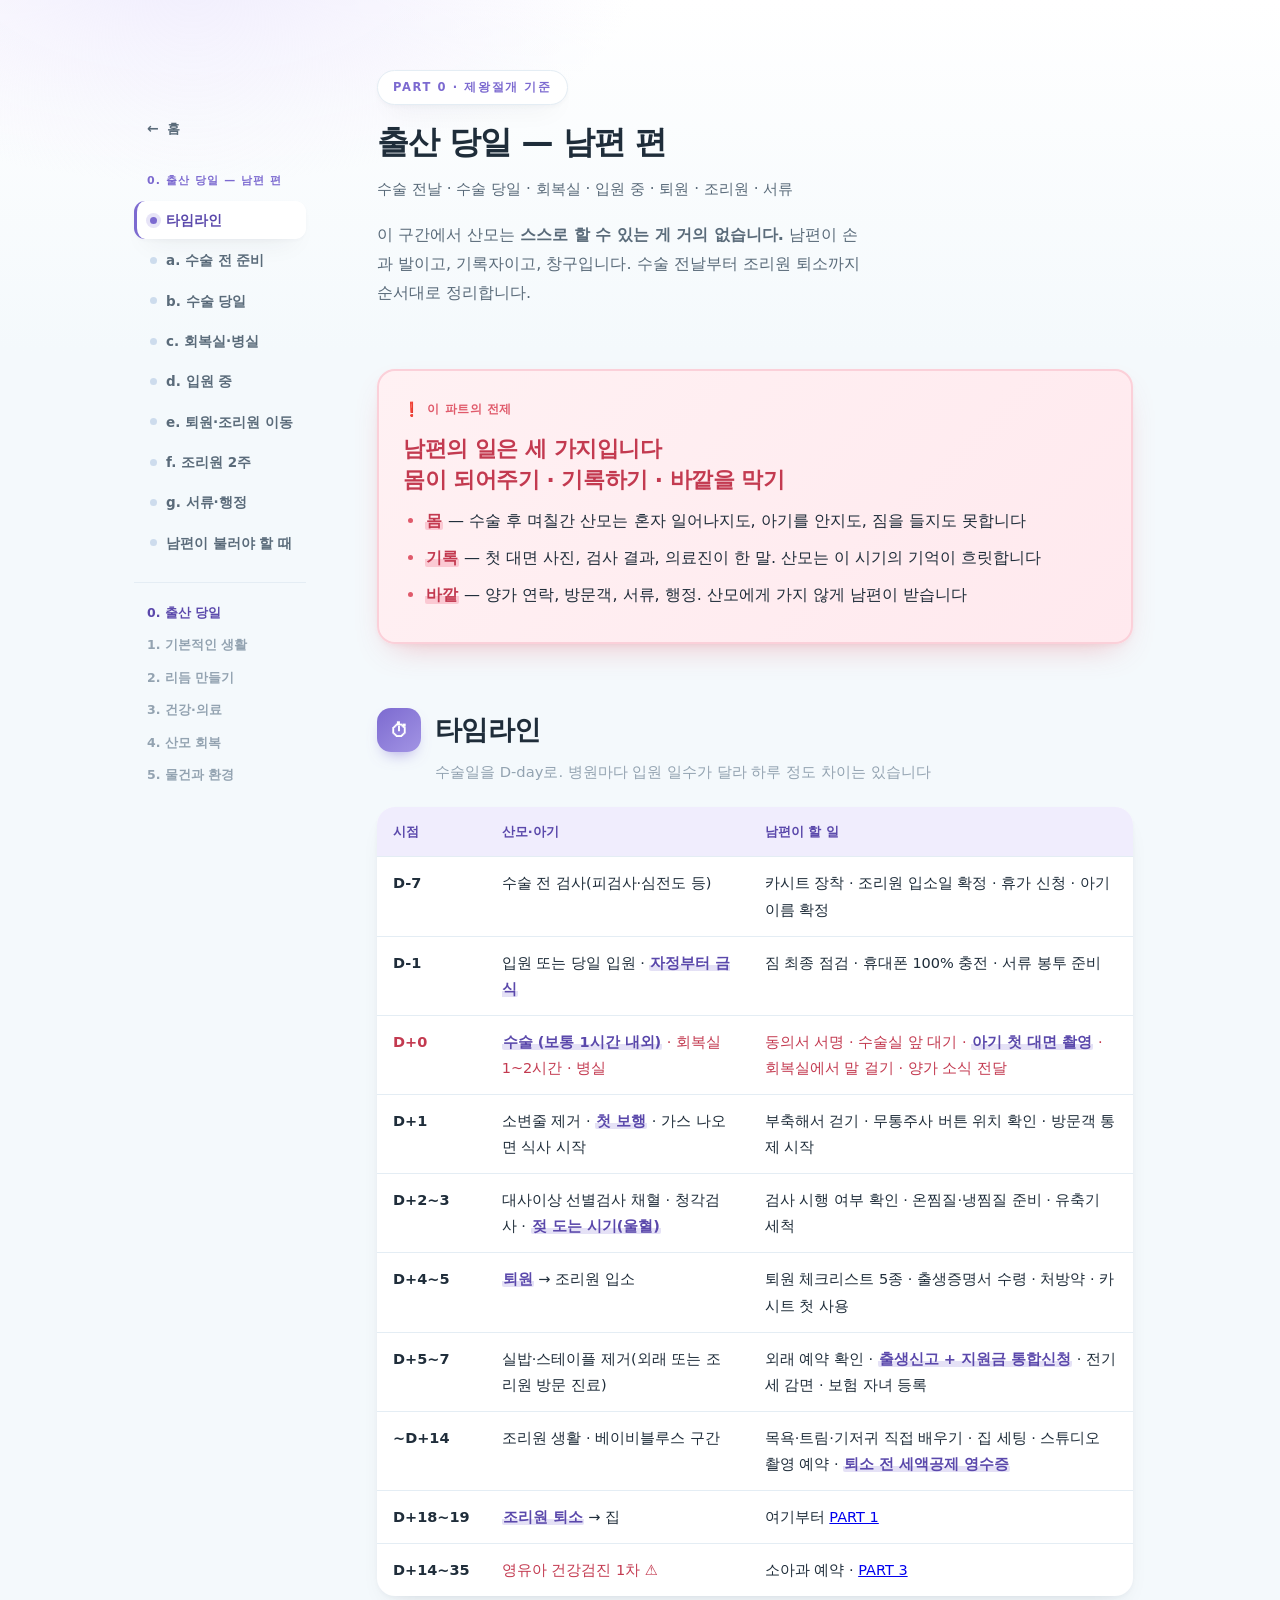
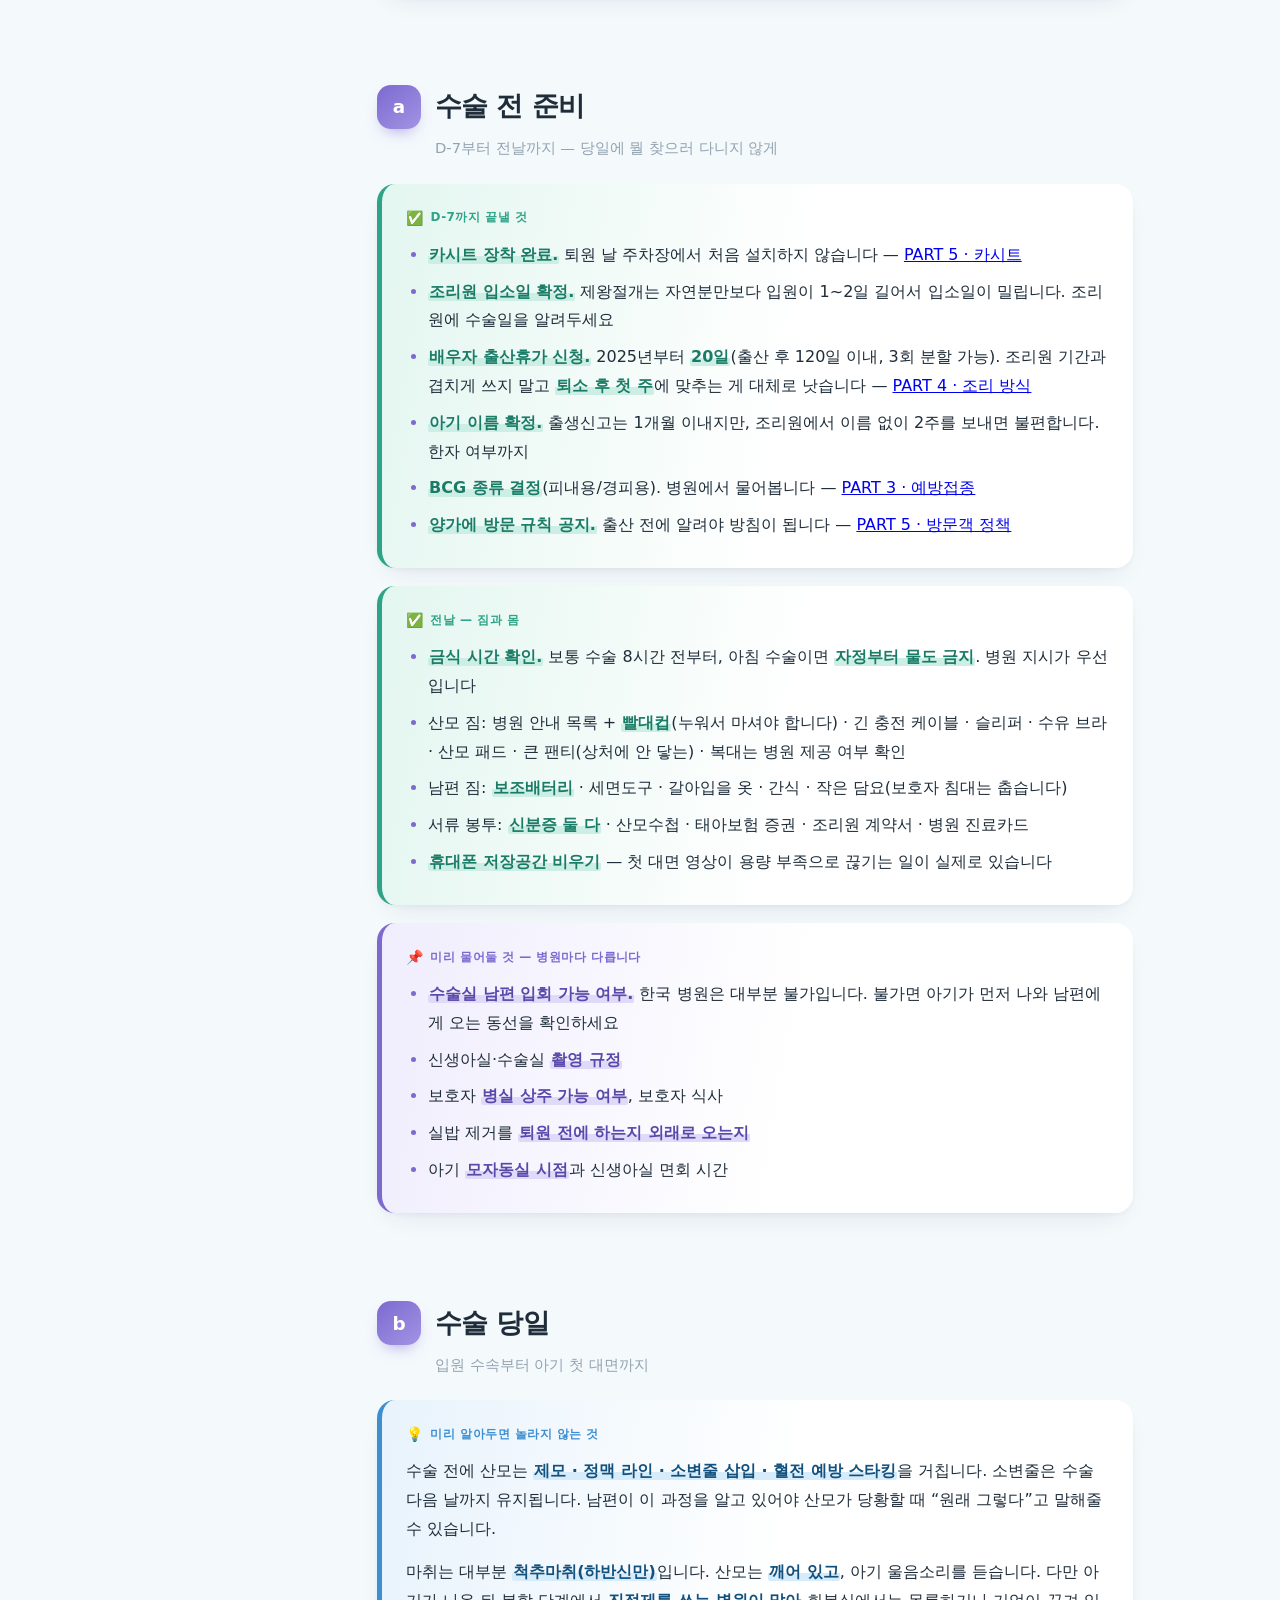
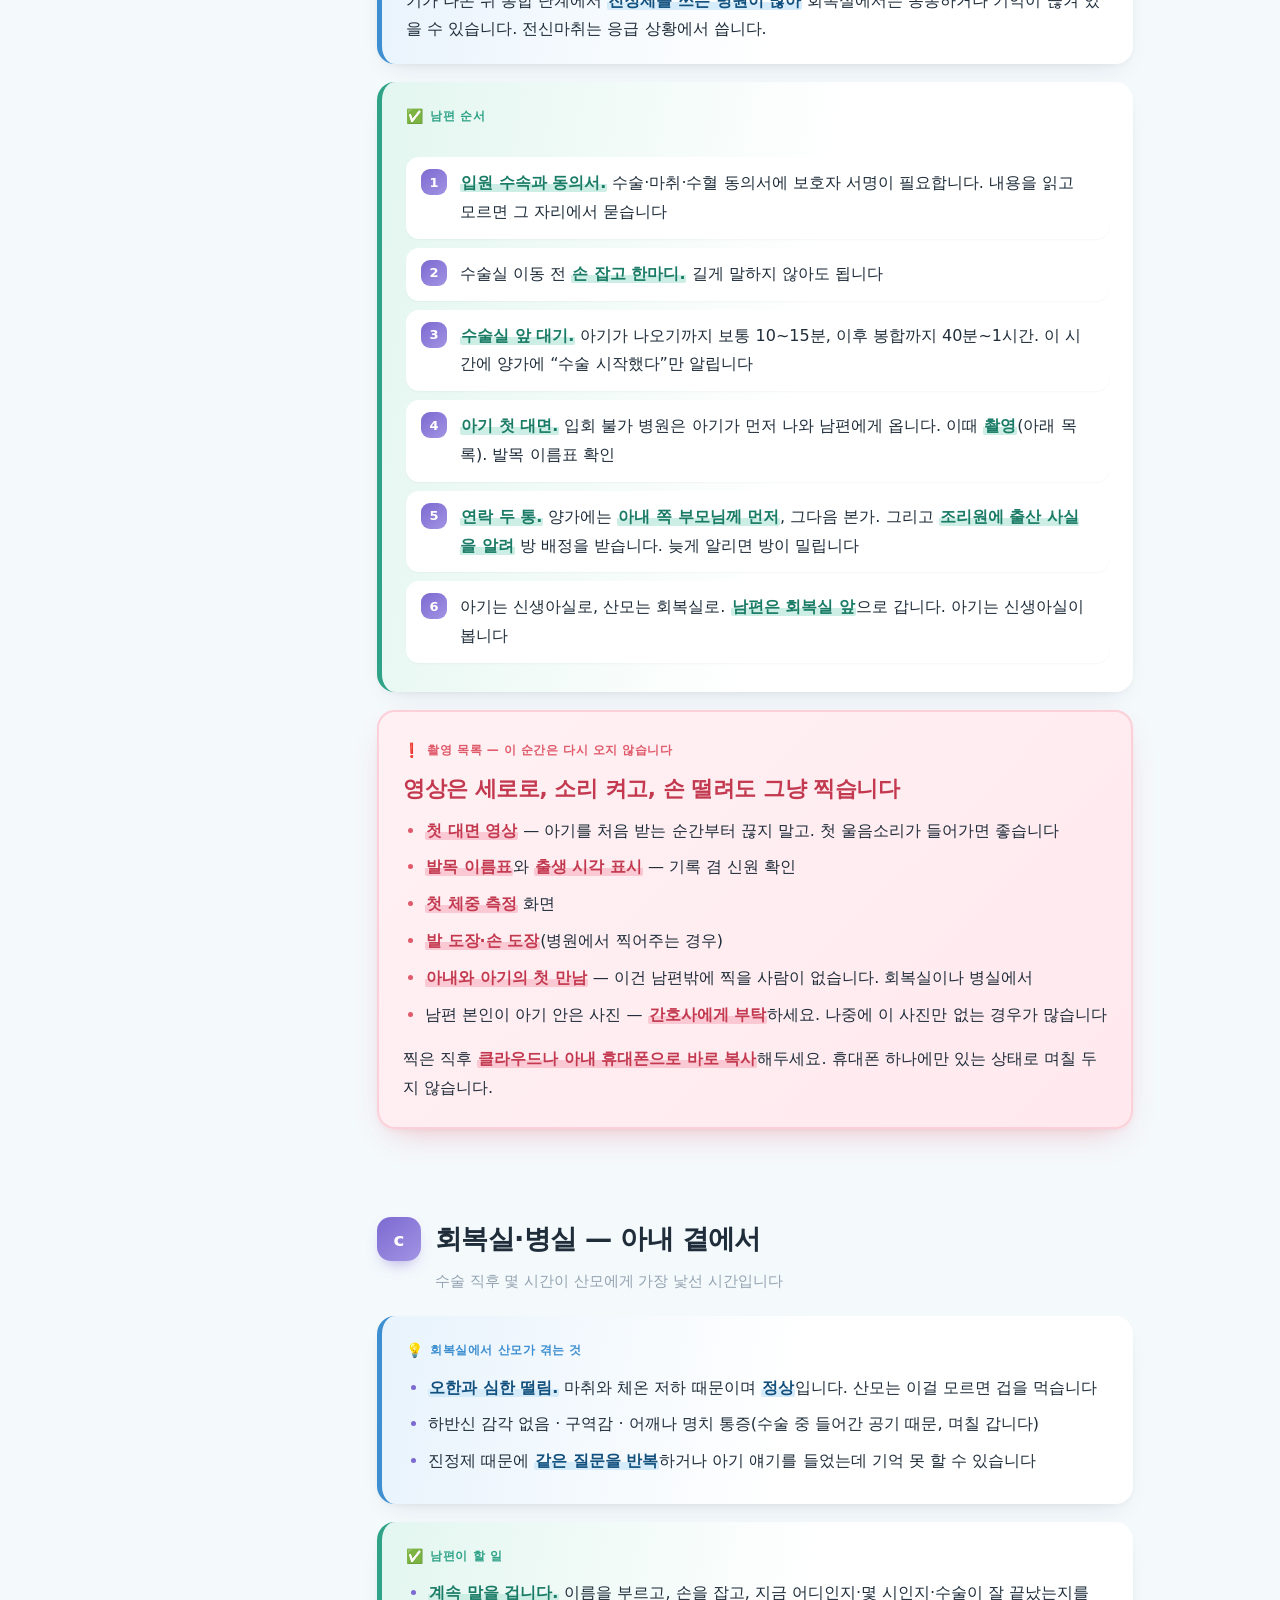
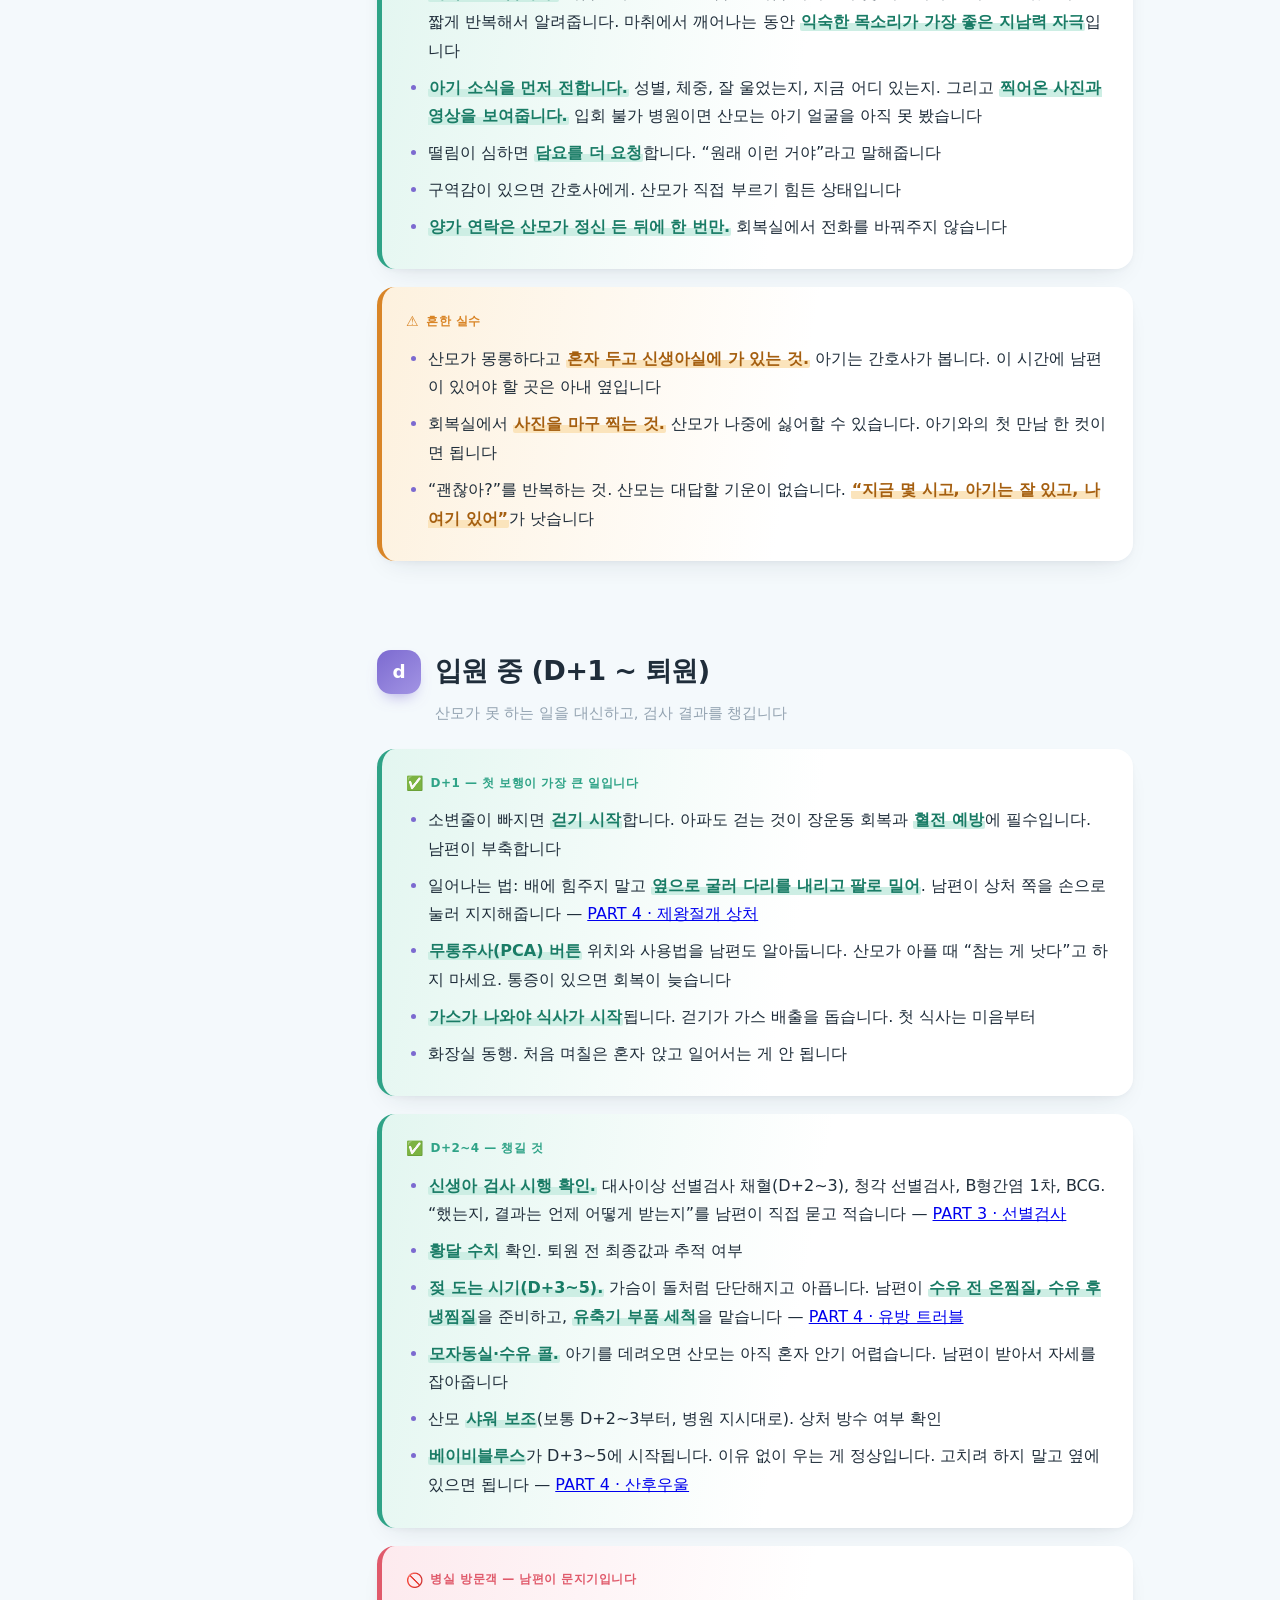
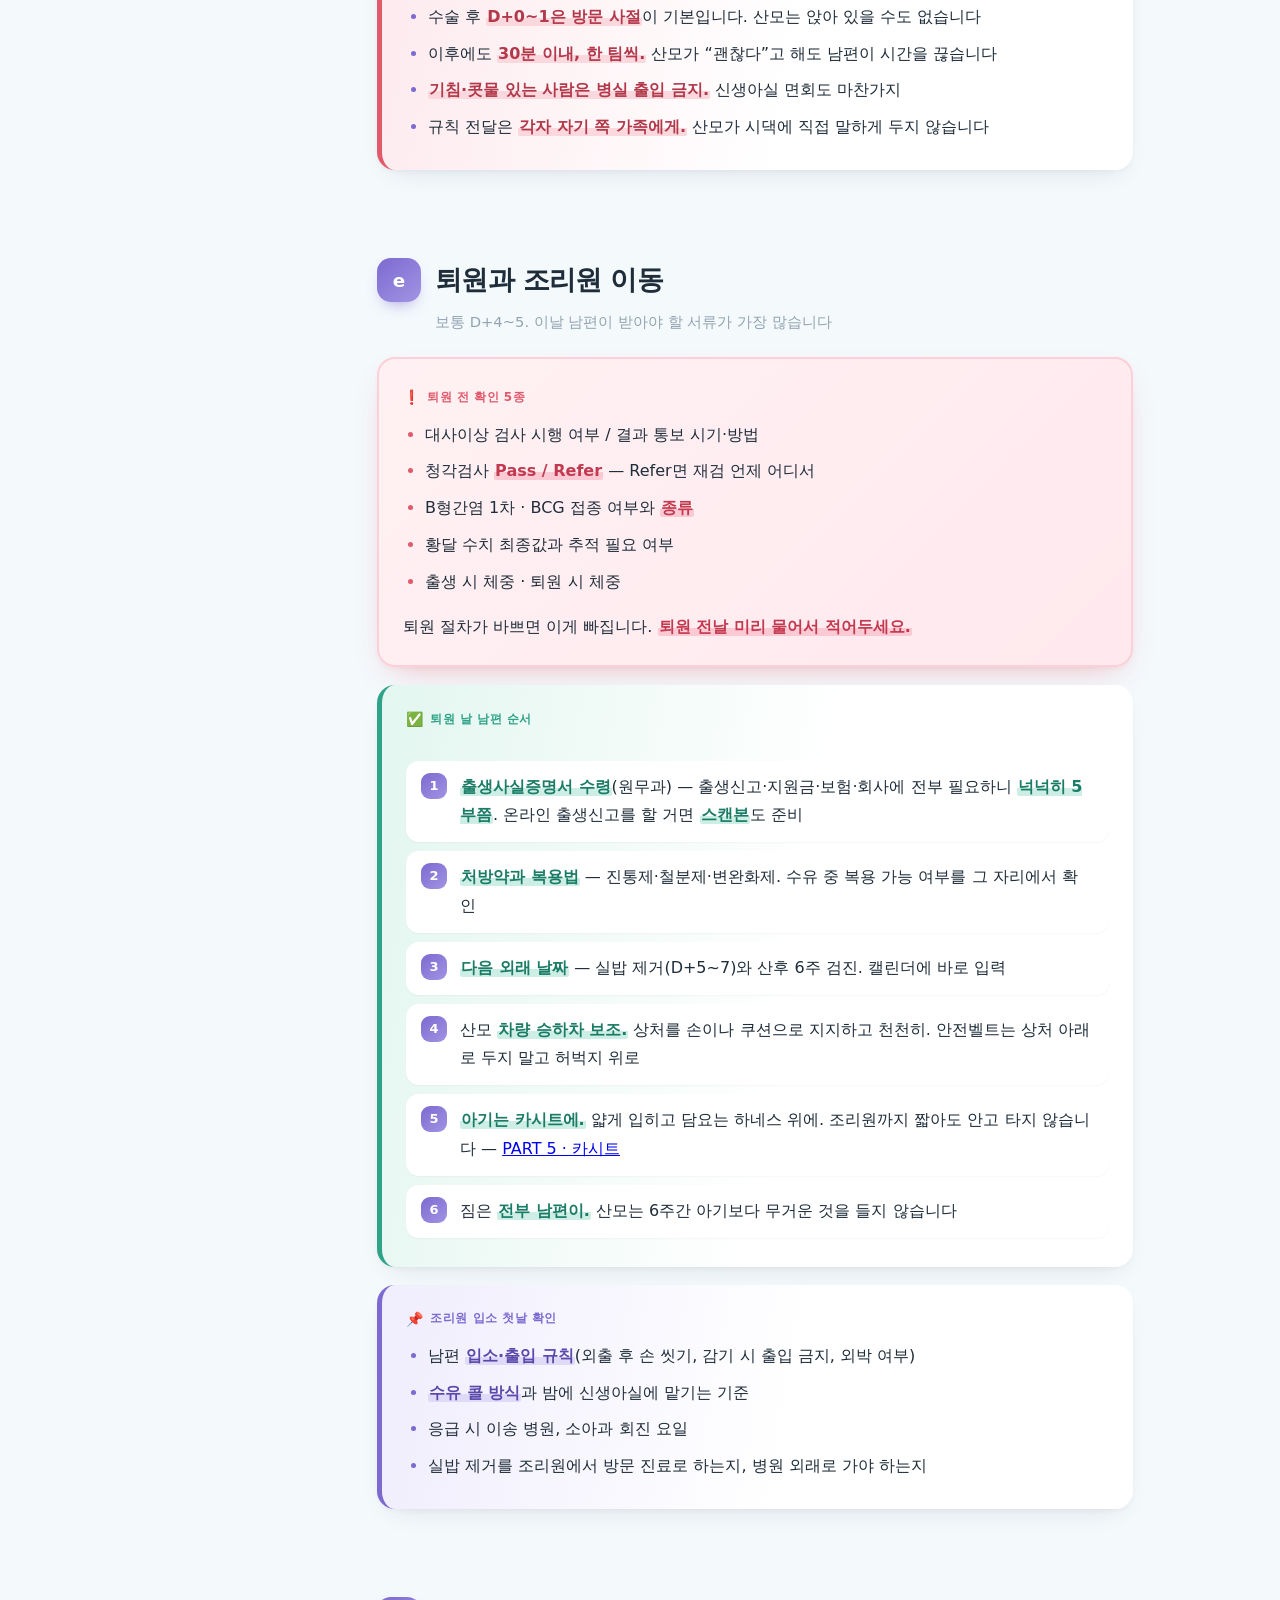
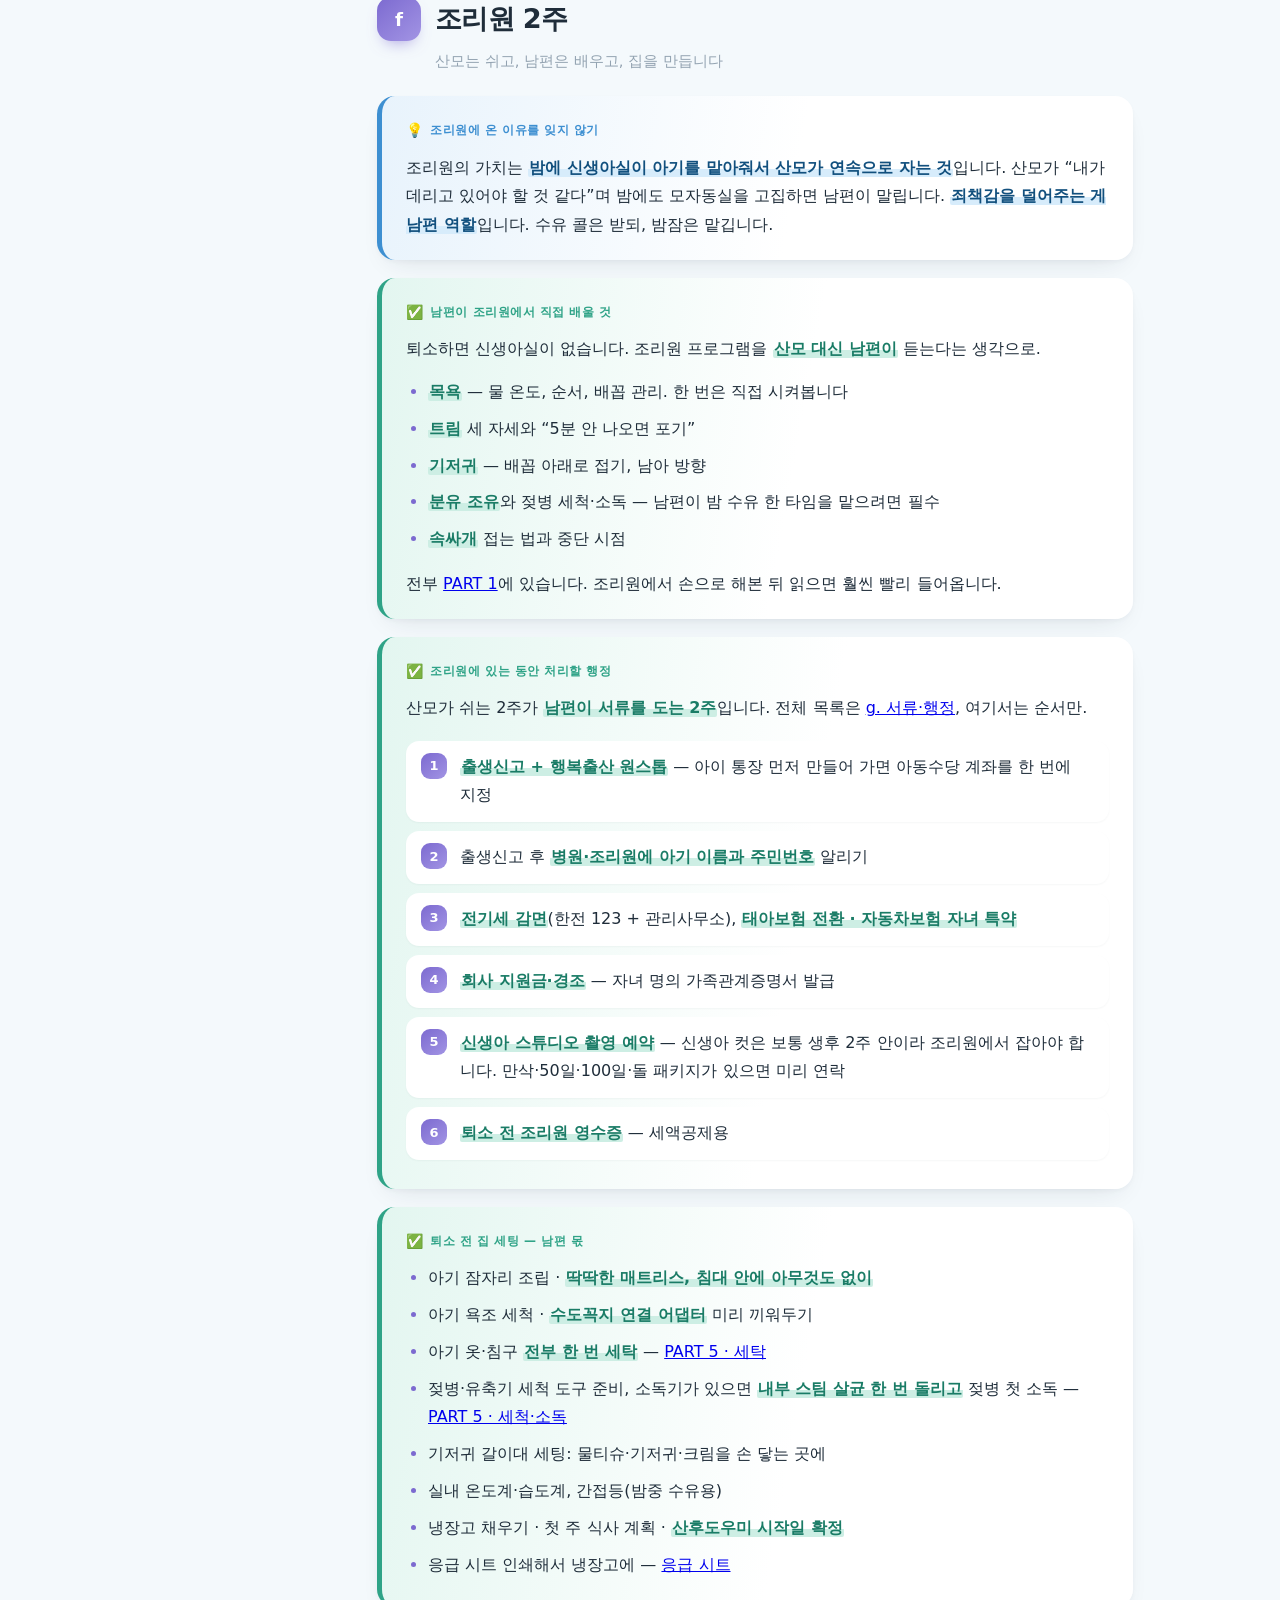
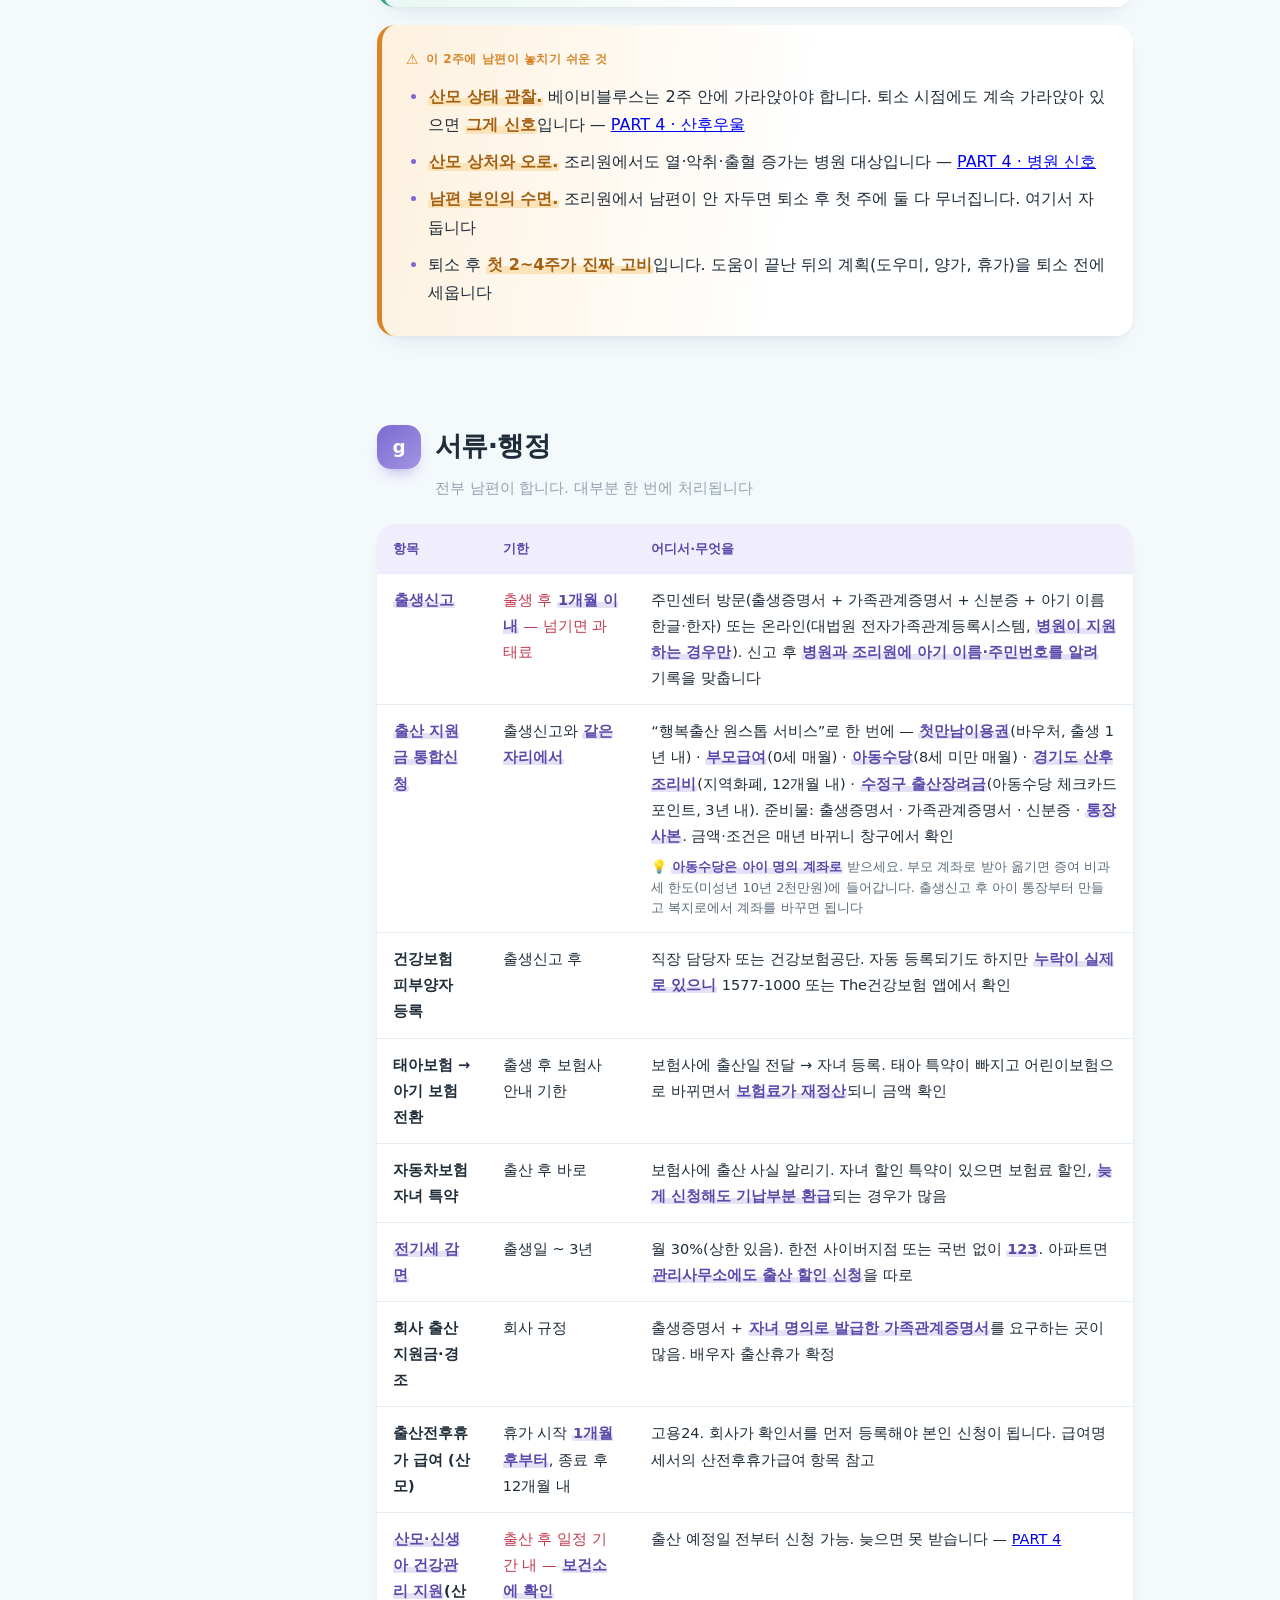
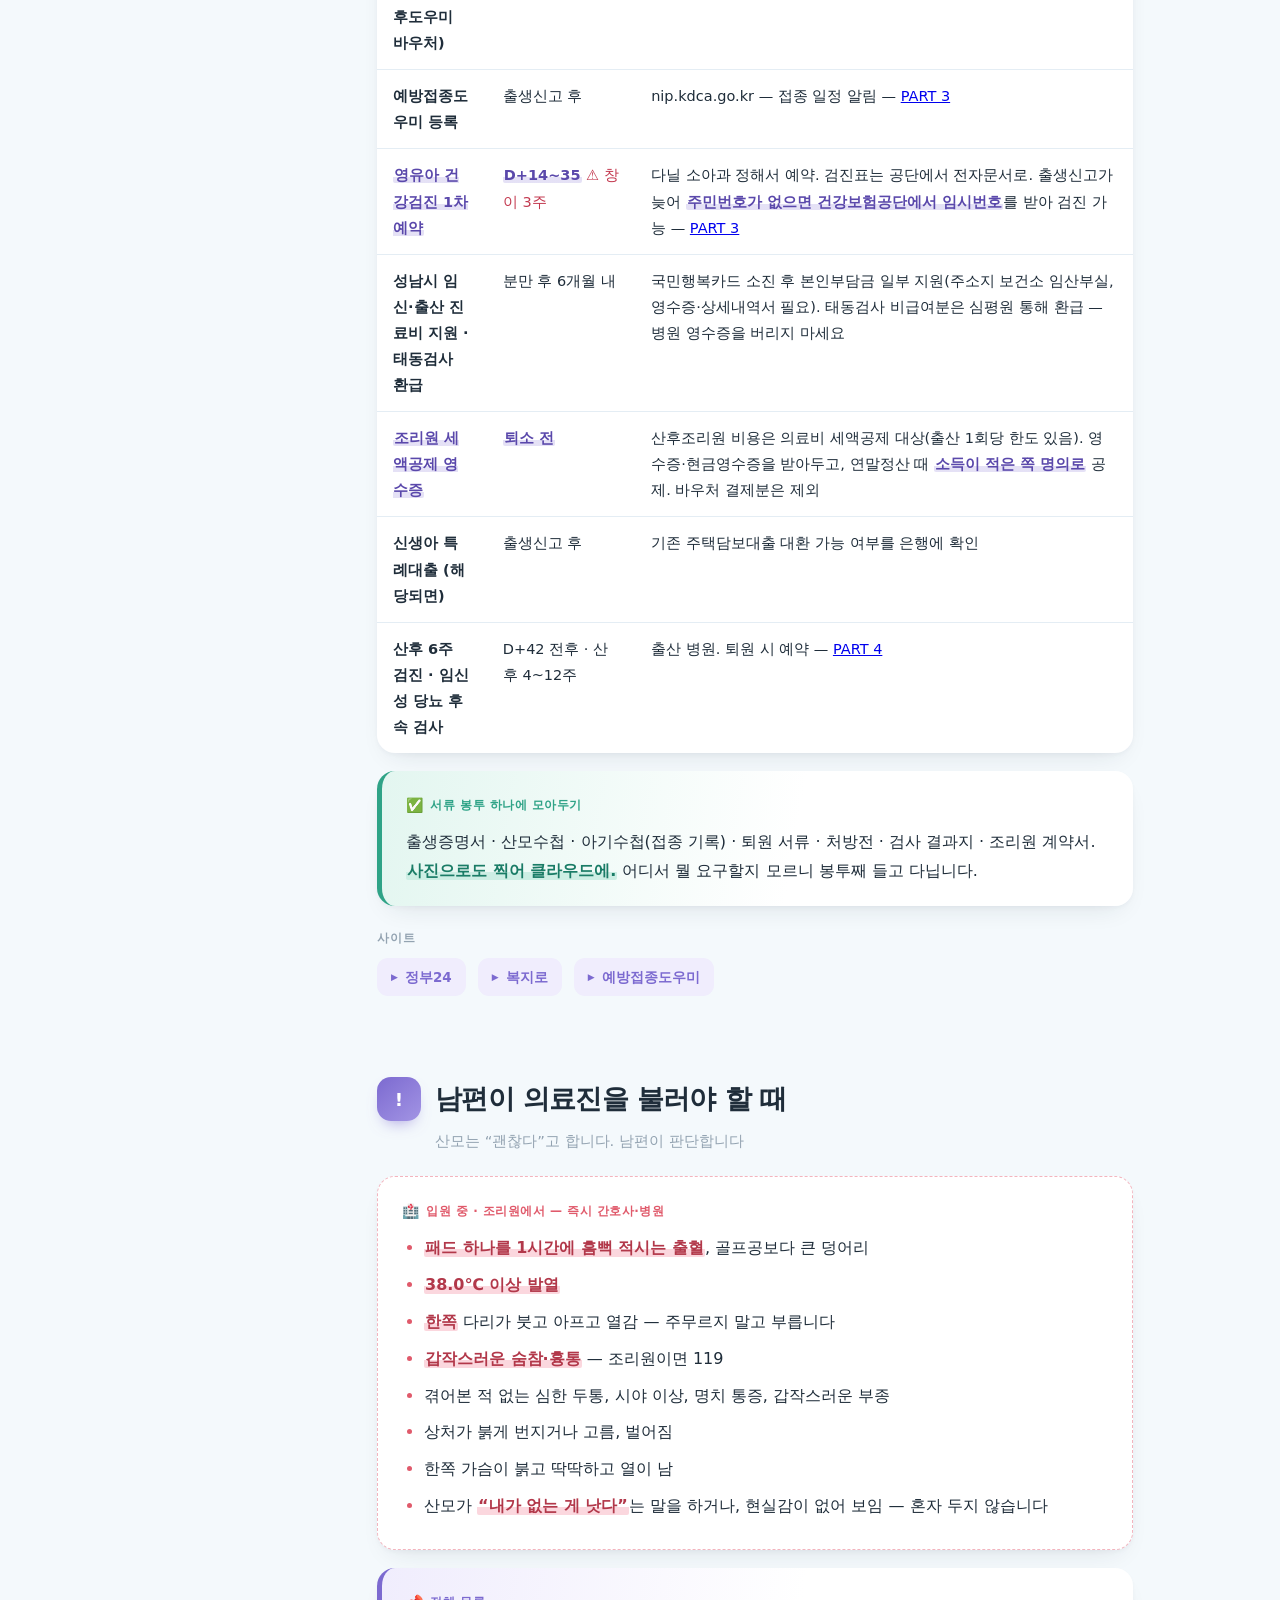
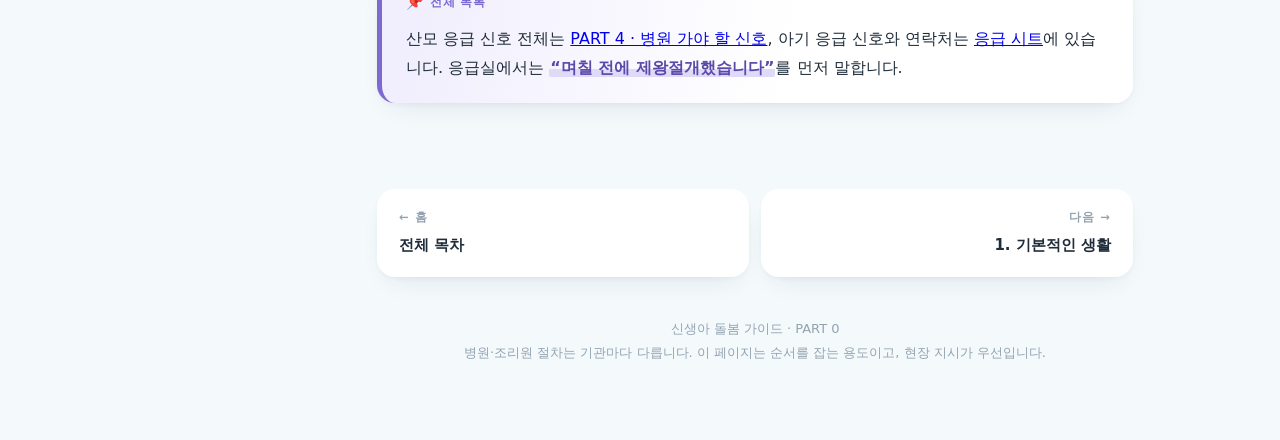
==== commit 9641477c: "feat: PART 0 서류·행정에 성남·경기 출산 혜택과 조리원 중 처리 항목 추가 - 행복출산 원스톱에 경기도 산후조리비·수정구 출산장려금 명시, 아동수당 아이 명의 계좌 팁 " ====
--- a/birth.html
+++ b/birth.html
@@ -68,8 +68,8 @@
         <tr><td>D+1</td><td class="wrapok">소변줄 제거 · <strong>첫 보행</strong> · 가스 나오면 식사 시작</td><td class="wrapok">부축해서 걷기 · 무통주사 버튼 위치 확인 · 방문객 통제 시작</td></tr>
         <tr><td>D+2~3</td><td class="wrapok">대사이상 선별검사 채혈 · 청각검사 · <strong>젖 도는 시기(울혈)</strong></td><td class="wrapok">검사 시행 여부 확인 · 온찜질·냉찜질 준비 · 유축기 세척</td></tr>
         <tr><td>D+4~5</td><td class="wrapok"><strong>퇴원</strong> → 조리원 입소</td><td class="wrapok">퇴원 체크리스트 5종 · 출생증명서 수령 · 처방약 · 카시트 첫 사용</td></tr>
-        <tr><td>D+5~7</td><td class="wrapok">실밥·스테이플 제거(외래 또는 조리원 방문 진료)</td><td class="wrapok">외래 예약 확인 · <strong>출생신고 + 지원금 통합신청</strong></td></tr>
-        <tr><td>~D+14</td><td class="wrapok">조리원 생활 · 베이비블루스 구간</td><td class="wrapok">목욕·트림·기저귀 직접 배우기 · 집 세팅 · 산후도우미 확정</td></tr>
+        <tr><td>D+5~7</td><td class="wrapok">실밥·스테이플 제거(외래 또는 조리원 방문 진료)</td><td class="wrapok">외래 예약 확인 · <strong>출생신고 + 지원금 통합신청</strong> · 전기세 감면 · 보험 자녀 등록</td></tr>
+        <tr><td>~D+14</td><td class="wrapok">조리원 생활 · 베이비블루스 구간</td><td class="wrapok">목욕·트림·기저귀 직접 배우기 · 집 세팅 · 스튜디오 촬영 예약 · <strong>퇴소 전 세액공제 영수증</strong></td></tr>
         <tr><td>D+18~19</td><td class="wrapok"><strong>조리원 퇴소</strong> → 집</td><td class="wrapok">여기부터 <a href="part1.html">PART 1</a></td></tr>
         <tr><td>D+14~35</td><td class="bad wrapok">영유아 건강검진 1차 ⚠️</td><td class="wrapok">소아과 예약 · <a href="part3.html#c">PART 3</a></td></tr>
       </tbody>
@@ -135,6 +135,7 @@
       <li>수술실 이동 전 <strong>손 잡고 한마디.</strong> 길게 말하지 않아도 됩니다</li>
       <li><strong>수술실 앞 대기.</strong> 아기가 나오기까지 보통 10~15분, 이후 봉합까지 40분~1시간. 이 시간에 양가에 “수술 시작했다”만 알립니다</li>
       <li><strong>아기 첫 대면.</strong> 입회 불가 병원은 아기가 먼저 나와 남편에게 옵니다. 이때 <strong>촬영</strong>(아래 목록). 발목 이름표 확인</li>
+      <li><strong>연락 두 통.</strong> 양가에는 <strong>아내 쪽 부모님께 먼저</strong>, 그다음 본가. 그리고 <strong>조리원에 출산 사실을 알려</strong> 방 배정을 받습니다. 늦게 알리면 방이 밀립니다</li>
       <li>아기는 신생아실로, 산모는 회복실로. <strong>남편은 회복실 앞</strong>으로 갑니다. 아기는 신생아실이 봅니다</li>
     </ol>
   </div>
@@ -248,7 +249,7 @@
   <div class="box do">
     <span class="label">퇴원 날 남편 순서</span>
     <ol class="steps">
-      <li><strong>출생증명서 수령</strong> — 출생신고에 필요합니다. 2부 받아두면 편합니다</li>
+      <li><strong>출생사실증명서 수령</strong>(원무과) — 출생신고·지원금·보험·회사에 전부 필요하니 <strong>넉넉히 5부쯤</strong>. 온라인 출생신고를 할 거면 <strong>스캔본</strong>도 준비</li>
       <li><strong>처방약과 복용법</strong> — 진통제·철분제·변완화제. 수유 중 복용 가능 여부를 그 자리에서 확인</li>
       <li><strong>다음 외래 날짜</strong> — 실밥 제거(D+5~7)와 산후 6주 검진. 캘린더에 바로 입력</li>
       <li>산모 <strong>차량 승하차 보조.</strong> 상처를 손이나 쿠션으로 지지하고 천천히. 안전벨트는 상처 아래로 두지 말고 허벅지 위로</li>
@@ -292,11 +293,25 @@
   </div>
 
   <div class="box do">
+    <span class="label">조리원에 있는 동안 처리할 행정</span>
+    <p>산모가 쉬는 2주가 <strong>남편이 서류를 도는 2주</strong>입니다. 전체 목록은 <a href="#g">g. 서류·행정</a>, 여기서는 순서만.</p>
+    <ol class="steps">
+      <li><strong>출생신고 + 행복출산 원스톱</strong> — 아이 통장 먼저 만들어 가면 아동수당 계좌를 한 번에 지정</li>
+      <li>출생신고 후 <strong>병원·조리원에 아기 이름과 주민번호</strong> 알리기</li>
+      <li><strong>전기세 감면</strong>(한전 123 + 관리사무소), <strong>태아보험 전환 · 자동차보험 자녀 특약</strong></li>
+      <li><strong>회사 지원금·경조</strong> — 자녀 명의 가족관계증명서 발급</li>
+      <li><strong>신생아 스튜디오 촬영 예약</strong> — 신생아 컷은 보통 생후 2주 안이라 조리원에서 잡아야 합니다. 만삭·50일·100일·돌 패키지가 있으면 미리 연락</li>
+      <li><strong>퇴소 전 조리원 영수증</strong> — 세액공제용</li>
+    </ol>
+  </div>
+
+  <div class="box do">
     <span class="label">퇴소 전 집 세팅 — 남편 몫</span>
     <ul>
       <li>아기 잠자리 조립 · <strong>딱딱한 매트리스, 침대 안에 아무것도 없이</strong></li>
+      <li>아기 욕조 세척 · <strong>수도꼭지 연결 어댑터</strong> 미리 끼워두기</li>
       <li>아기 옷·침구 <strong>전부 한 번 세탁</strong> — <a href="part5.html#c">PART 5 · 세탁</a></li>
-      <li>젖병·유축기 세척 도구와 소독 방식 정하기 — <a href="part5.html#b">PART 5 · 세척·소독</a></li>
+      <li>젖병·유축기 세척 도구 준비, 소독기가 있으면 <strong>내부 스팀 살균 한 번 돌리고</strong> 젖병 첫 소독 — <a href="part5.html#b">PART 5 · 세척·소독</a></li>
       <li>기저귀 갈이대 세팅: 물티슈·기저귀·크림을 손 닿는 곳에</li>
       <li>실내 온도계·습도계, 간접등(밤중 수유용)</li>
       <li>냉장고 채우기 · 첫 주 식사 계획 · <strong>산후도우미 시작일 확정</strong></li>
@@ -324,14 +339,20 @@
     <table>
       <thead><tr><th>항목</th><th>기한</th><th>어디서·무엇을</th></tr></thead>
       <tbody>
-        <tr><td class="wrapok"><strong>출생신고</strong></td><td class="bad wrapok">출생 후 <strong>1개월 이내</strong></td><td class="wrapok">주민센터 방문(출생증명서 + 신분증) 또는 정부24 온라인(병원이 출생정보를 통보한 경우)</td></tr>
-        <tr><td class="wrapok"><strong>출산 지원금 통합신청</strong></td><td class="wrapok">출생신고와 <strong>같은 자리에서</strong></td><td class="wrapok">“행복출산 원스톱 서비스” — 첫만남이용권 · 부모급여 · 아동수당 · 지자체 출산장려금을 한 번에. 금액·조건은 매년 바뀌니 창구에서 확인</td></tr>
-        <tr><td class="wrapok">건강보험 피부양자 등록</td><td class="wrapok">출생신고 후</td><td class="wrapok">직장 담당자 또는 건강보험공단. 아기 병원비 청구에 필요</td></tr>
-        <tr><td class="wrapok">태아보험 → 아기 보험 전환</td><td class="wrapok">출생 후 보험사 안내 기한</td><td class="wrapok">출생증명서·주민등록번호로 전환 신청. 보험사에 문의</td></tr>
-        <tr><td class="wrapok">회사 경조·수당 신청</td><td class="wrapok">회사 규정</td><td class="wrapok">출생증명서 사본. 배우자 출산휴가 확정</td></tr>
+        <tr><td class="wrapok"><strong>출생신고</strong></td><td class="bad wrapok">출생 후 <strong>1개월 이내</strong> — 넘기면 과태료</td><td class="wrapok">주민센터 방문(출생증명서 + 가족관계증명서 + 신분증 + 아기 이름 한글·한자) 또는 온라인(대법원 전자가족관계등록시스템, <strong>병원이 지원하는 경우만</strong>). 신고 후 <strong>병원과 조리원에 아기 이름·주민번호를 알려</strong> 기록을 맞춥니다</td></tr>
+        <tr><td class="wrapok"><strong>출산 지원금 통합신청</strong></td><td class="wrapok">출생신고와 <strong>같은 자리에서</strong></td><td class="wrapok">“행복출산 원스톱 서비스”로 한 번에 — <strong>첫만남이용권</strong>(바우처, 출생 1년 내) · <strong>부모급여</strong>(0세 매월) · <strong>아동수당</strong>(8세 미만 매월) · <strong>경기도 산후조리비</strong>(지역화폐, 12개월 내) · <strong>수정구 출산장려금</strong>(아동수당 체크카드 포인트, 3년 내). 준비물: 출생증명서 · 가족관계증명서 · 신분증 · <strong>통장 사본</strong>. 금액·조건은 매년 바뀌니 창구에서 확인<br><span class="sub-note">💡 <strong>아동수당은 아이 명의 계좌로</strong> 받으세요. 부모 계좌로 받아 옮기면 증여 비과세 한도(미성년 10년 2천만원)에 들어갑니다. 출생신고 후 아이 통장부터 만들고 복지로에서 계좌를 바꾸면 됩니다</span></td></tr>
+        <tr><td class="wrapok">건강보험 피부양자 등록</td><td class="wrapok">출생신고 후</td><td class="wrapok">직장 담당자 또는 건강보험공단. 자동 등록되기도 하지만 <strong>누락이 실제로 있으니</strong> 1577-1000 또는 The건강보험 앱에서 확인</td></tr>
+        <tr><td class="wrapok">태아보험 → 아기 보험 전환</td><td class="wrapok">출생 후 보험사 안내 기한</td><td class="wrapok">보험사에 출산일 전달 → 자녀 등록. 태아 특약이 빠지고 어린이보험으로 바뀌면서 <strong>보험료가 재정산</strong>되니 금액 확인</td></tr>
+        <tr><td class="wrapok">자동차보험 자녀 특약</td><td class="wrapok">출산 후 바로</td><td class="wrapok">보험사에 출산 사실 알리기. 자녀 할인 특약이 있으면 보험료 할인, <strong>늦게 신청해도 기납부분 환급</strong>되는 경우가 많음</td></tr>
+        <tr><td class="wrapok"><strong>전기세 감면</strong></td><td class="wrapok">출생일 ~ 3년</td><td class="wrapok">월 30%(상한 있음). 한전 사이버지점 또는 국번 없이 <strong>123</strong>. 아파트면 <strong>관리사무소에도 출산 할인 신청</strong>을 따로</td></tr>
+        <tr><td class="wrapok">회사 출산 지원금·경조</td><td class="wrapok">회사 규정</td><td class="wrapok">출생증명서 + <strong>자녀 명의로 발급한 가족관계증명서</strong>를 요구하는 곳이 많음. 배우자 출산휴가 확정</td></tr>
+        <tr><td class="wrapok">출산전후휴가 급여 (산모)</td><td class="wrapok">휴가 시작 <strong>1개월 후부터</strong>, 종료 후 12개월 내</td><td class="wrapok">고용24. 회사가 확인서를 먼저 등록해야 본인 신청이 됩니다. 급여명세서의 산전후휴가급여 항목 참고</td></tr>
         <tr><td class="wrapok"><strong>산모·신생아 건강관리 지원</strong>(산후도우미 바우처)</td><td class="bad wrapok">출산 후 일정 기간 내 — <strong>보건소에 확인</strong></td><td class="wrapok">출산 예정일 전부터 신청 가능. 늦으면 못 받습니다 — <a href="part4.html#e">PART 4</a></td></tr>
         <tr><td class="wrapok">예방접종도우미 등록</td><td class="wrapok">출생신고 후</td><td class="wrapok">nip.kdca.go.kr — 접종 일정 알림 — <a href="part3.html#a">PART 3</a></td></tr>
-        <tr><td class="wrapok"><strong>영유아 건강검진 1차 예약</strong></td><td class="bad wrapok"><strong>D+14~35</strong> ⚠️ 창이 3주</td><td class="wrapok">다닐 소아과 정해서 예약. 검진표는 공단에서 전자문서로 — <a href="part3.html#c">PART 3</a></td></tr>
+        <tr><td class="wrapok"><strong>영유아 건강검진 1차 예약</strong></td><td class="bad wrapok"><strong>D+14~35</strong> ⚠️ 창이 3주</td><td class="wrapok">다닐 소아과 정해서 예약. 검진표는 공단에서 전자문서로. 출생신고가 늦어 <strong>주민번호가 없으면 건강보험공단에서 임시번호</strong>를 받아 검진 가능 — <a href="part3.html#c">PART 3</a></td></tr>
+        <tr><td class="wrapok">성남시 임신·출산 진료비 지원 · 태동검사 환급</td><td class="wrapok">분만 후 6개월 내</td><td class="wrapok">국민행복카드 소진 후 본인부담금 일부 지원(주소지 보건소 임산부실, 영수증·상세내역서 필요). 태동검사 비급여분은 심평원 통해 환급 — 병원 영수증을 버리지 마세요</td></tr>
+        <tr><td class="wrapok"><strong>조리원 세액공제 영수증</strong></td><td class="bad wrapok"><strong>퇴소 전</strong></td><td class="wrapok">산후조리원 비용은 의료비 세액공제 대상(출산 1회당 한도 있음). 영수증·현금영수증을 받아두고, 연말정산 때 <strong>소득이 적은 쪽 명의로</strong> 공제. 바우처 결제분은 제외</td></tr>
+        <tr><td class="wrapok">신생아 특례대출 (해당되면)</td><td class="wrapok">출생신고 후</td><td class="wrapok">기존 주택담보대출 대환 가능 여부를 은행에 확인</td></tr>
         <tr><td class="wrapok">산후 6주 검진 · 임신성 당뇨 후속 검사</td><td class="wrapok">D+42 전후 · 산후 4~12주</td><td class="wrapok">출산 병원. 퇴원 시 예약 — <a href="part4.html#d">PART 4</a></td></tr>
       </tbody>
     </table>
--- a/style.css
+++ b/style.css
@@ -380,6 +380,8 @@
 }
 @media print{.jump{display:none}.mcard{box-shadow:none;border:1px solid #bbb;page-break-inside:avoid}}
 
+.sub-note{display:block;margin-top:8px;font-size:13px;color:var(--ink-2);line-height:1.6}
+
 /* ============ 인쇄 ============ */
 @media print{
   nav.toc,.refs,.pager{display:none}
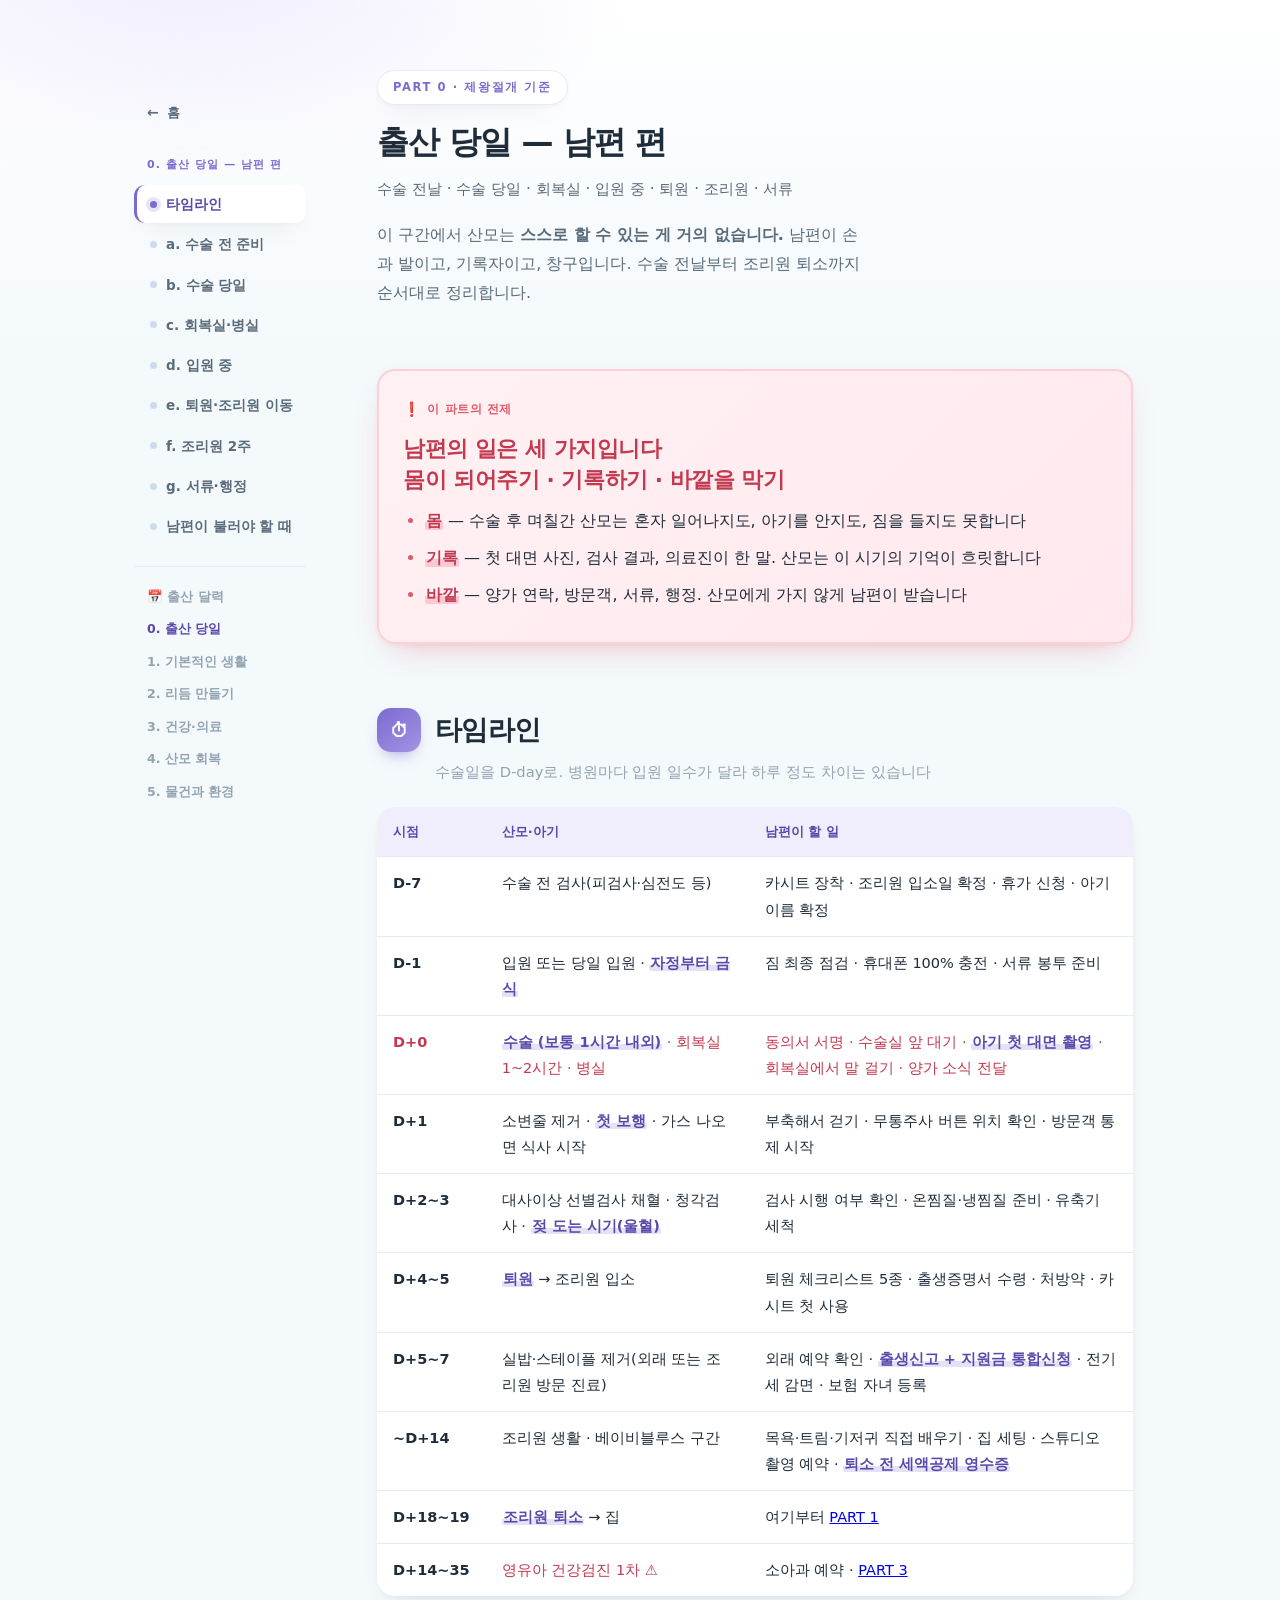
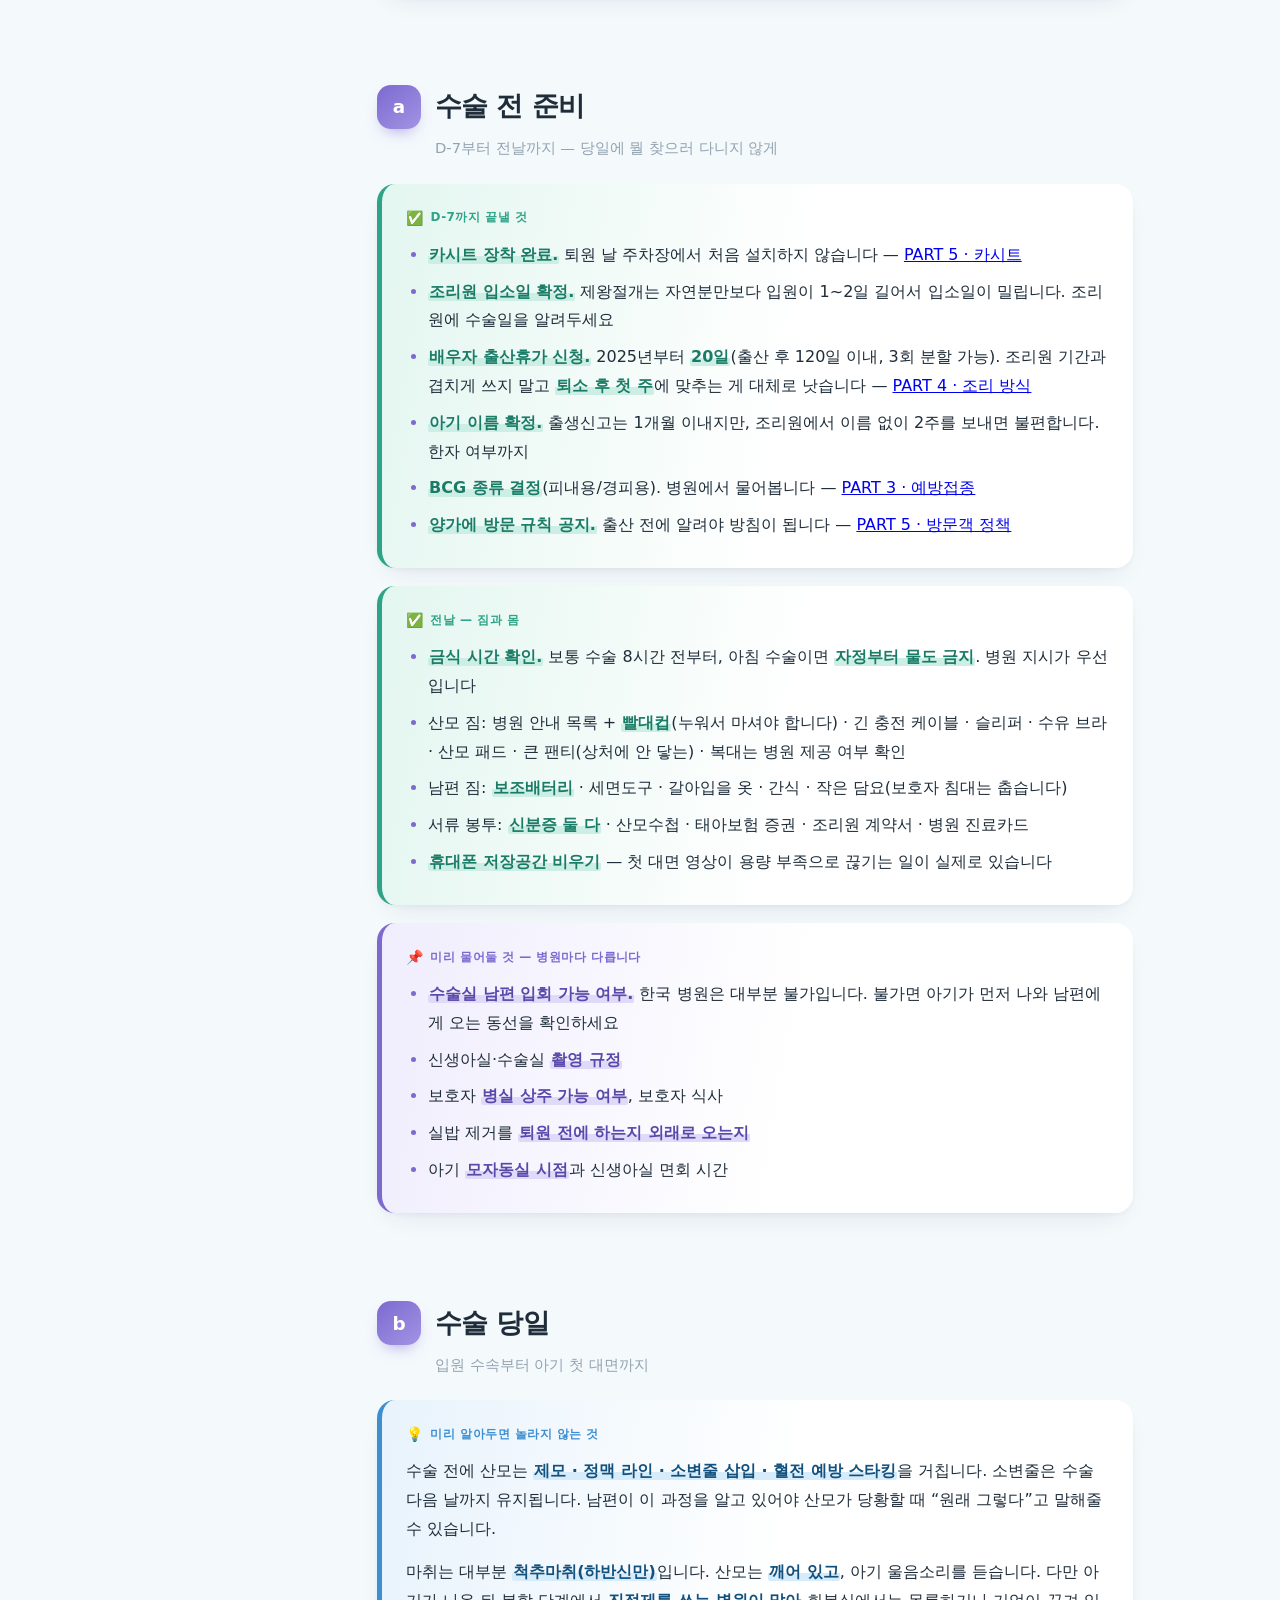
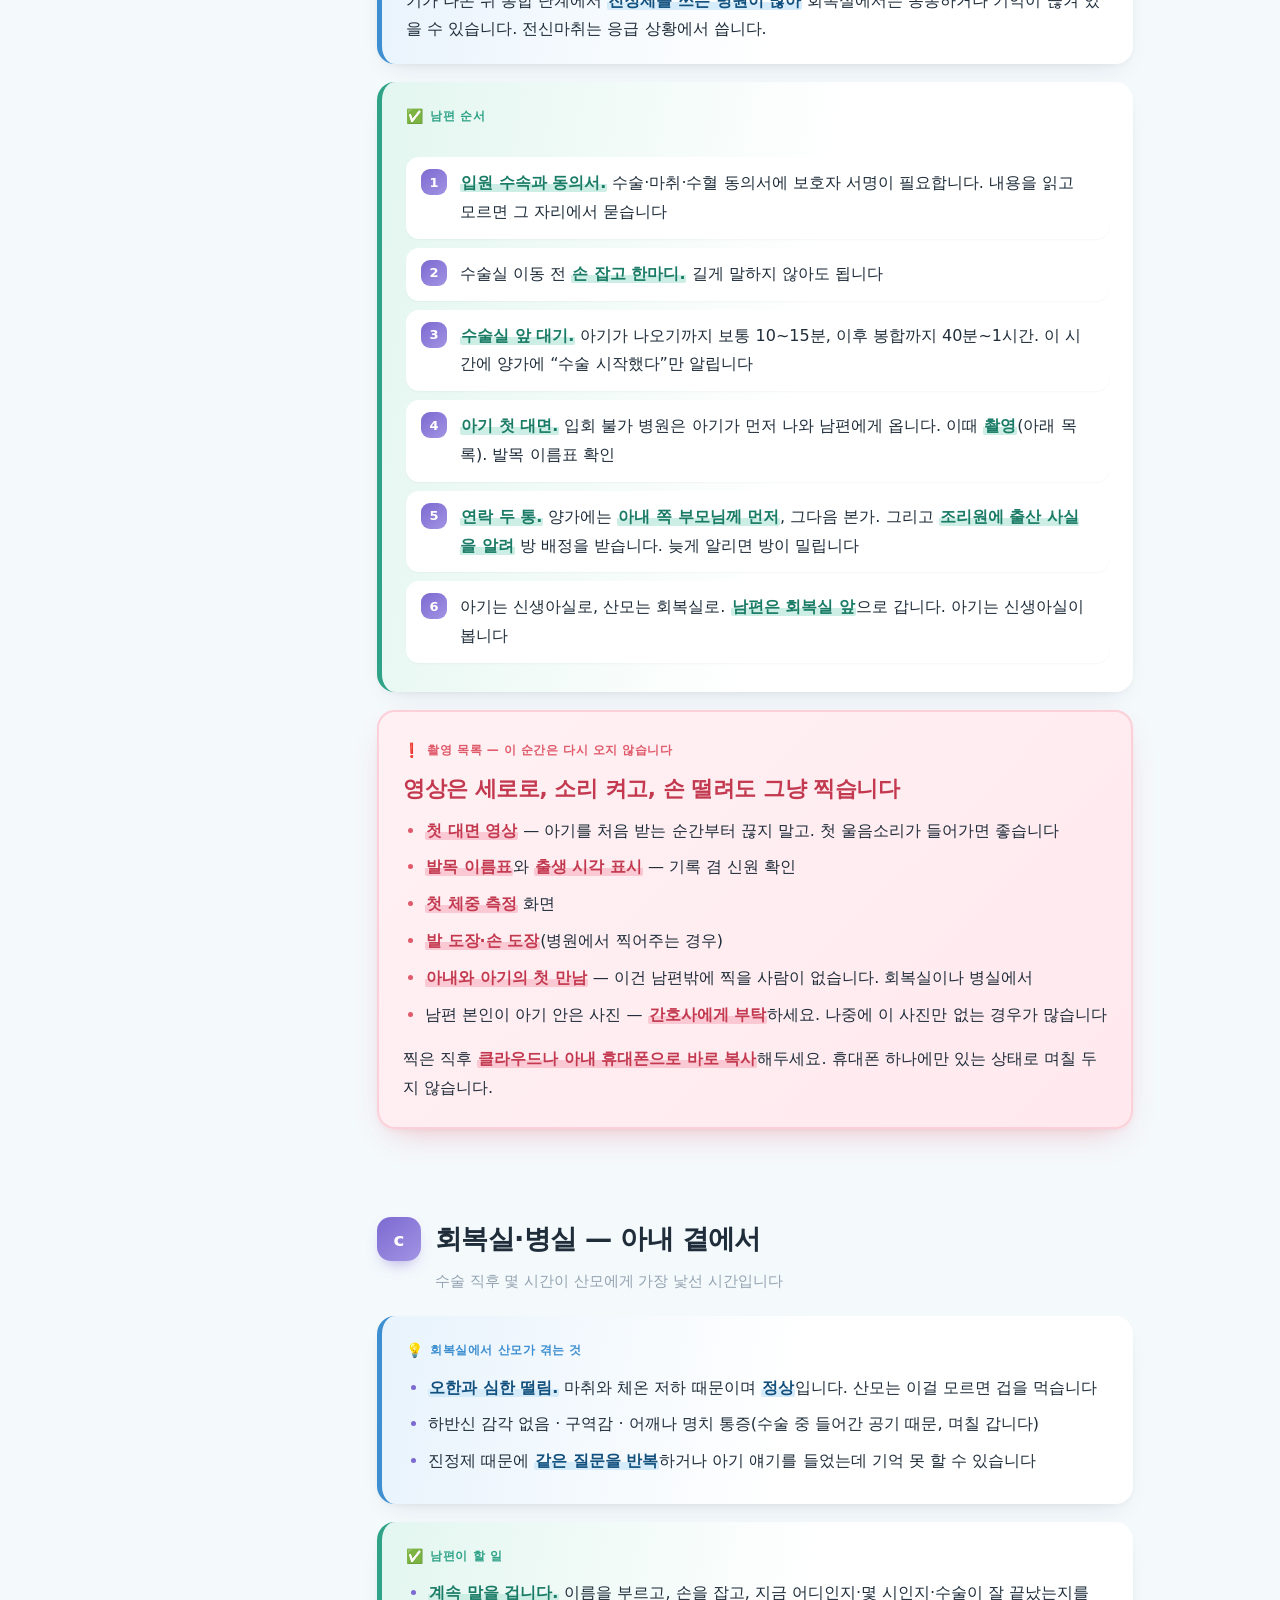
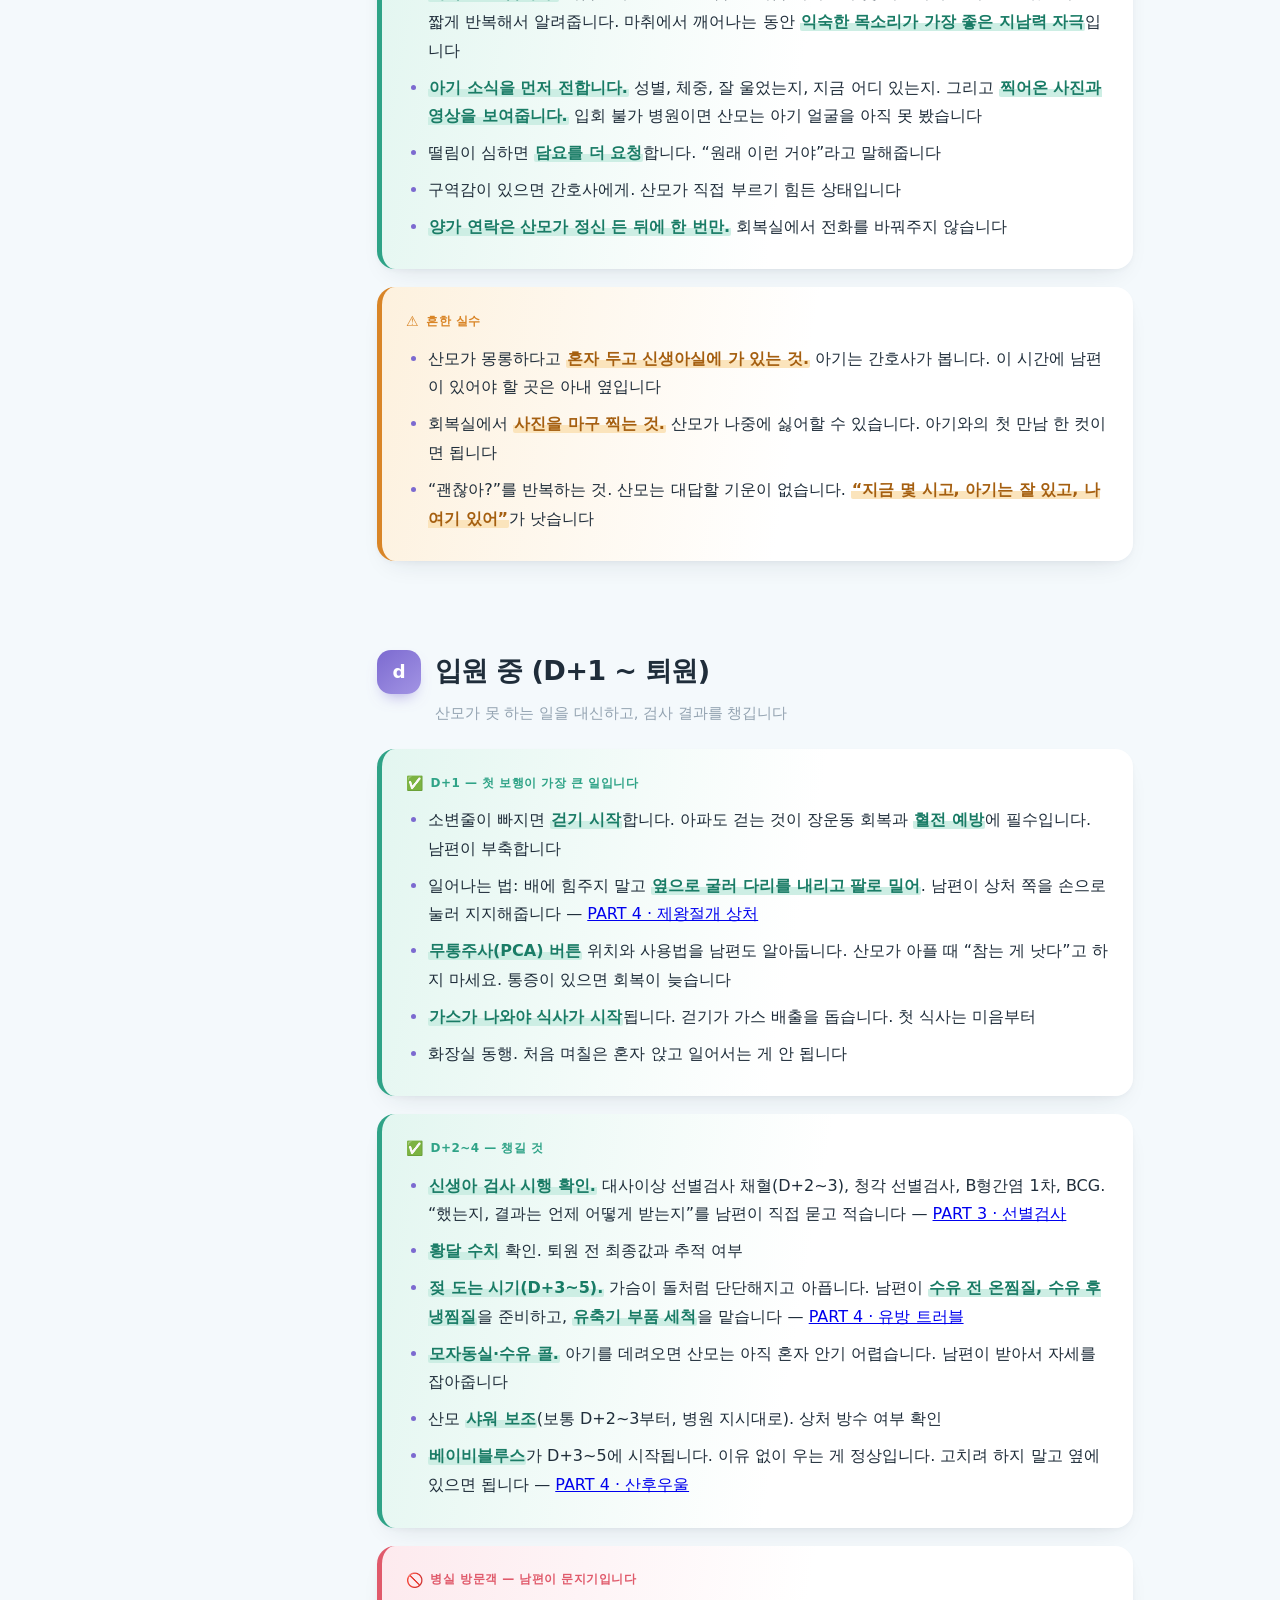
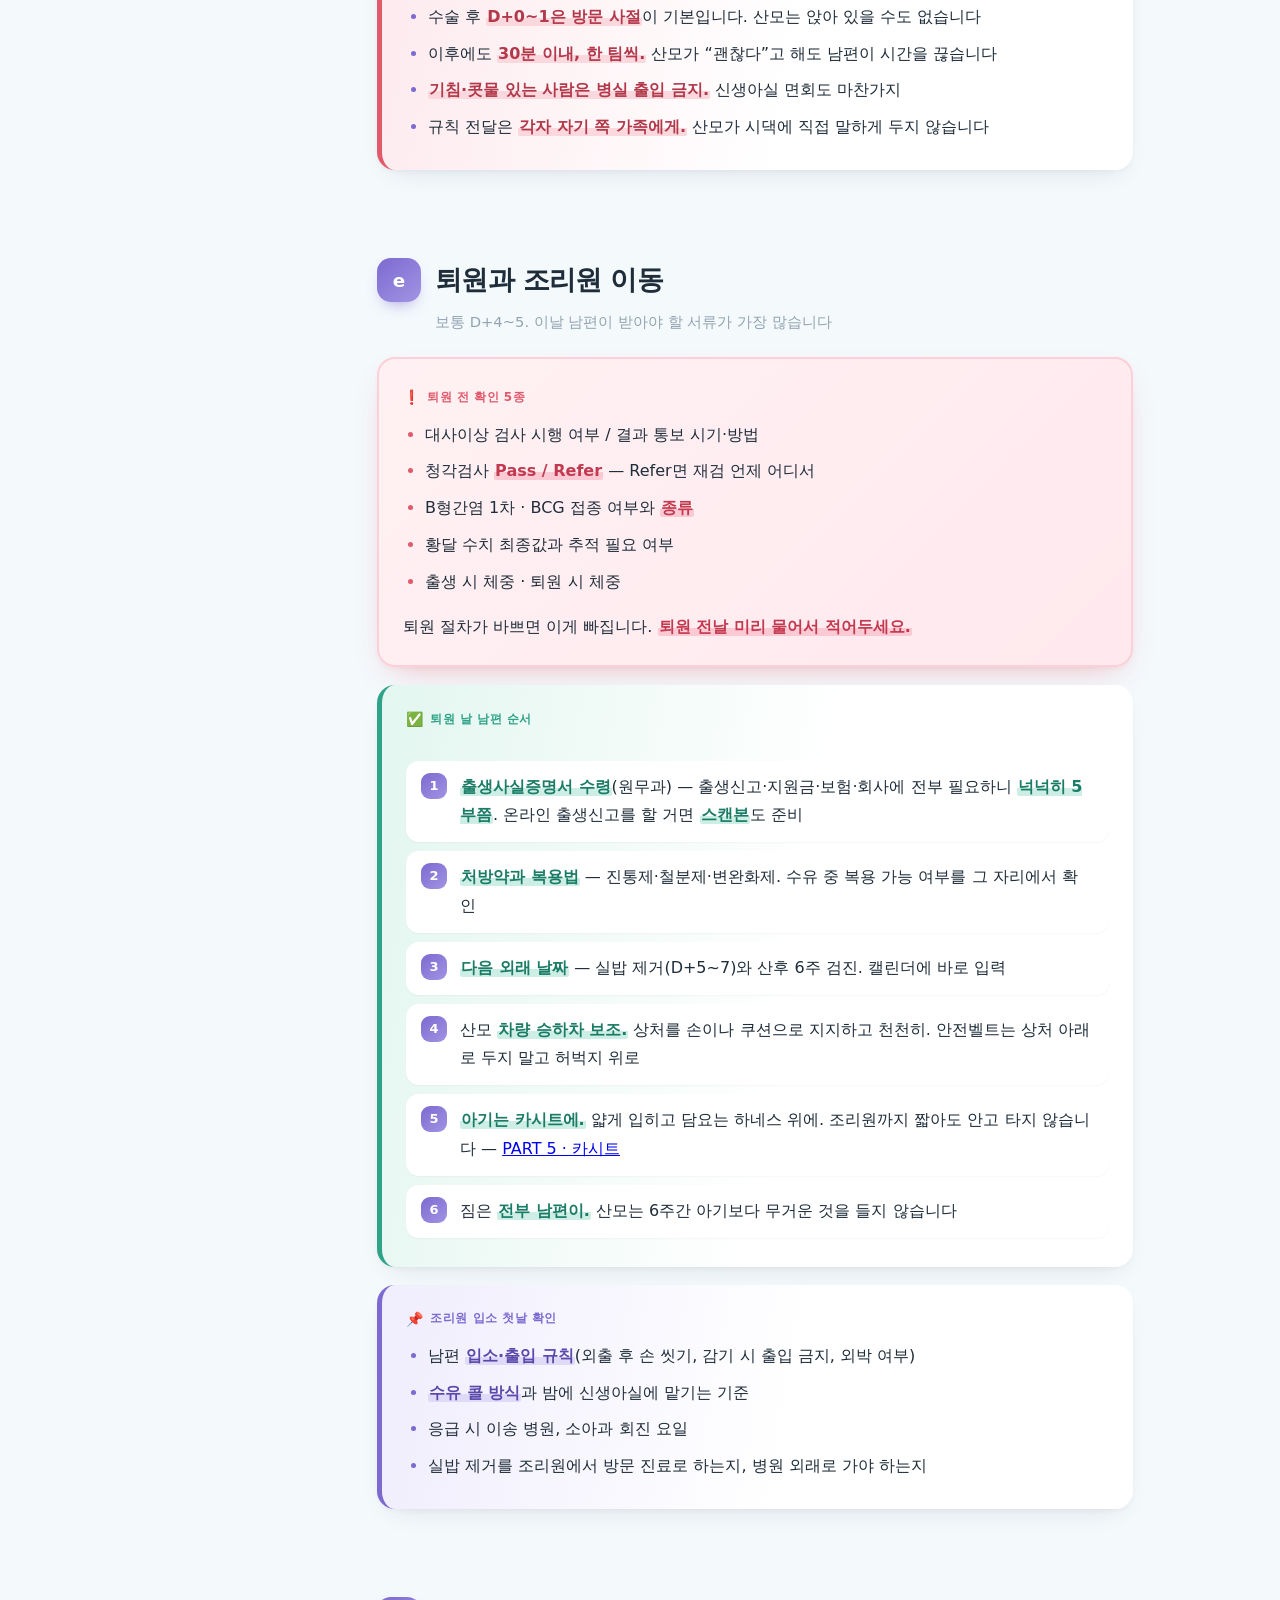
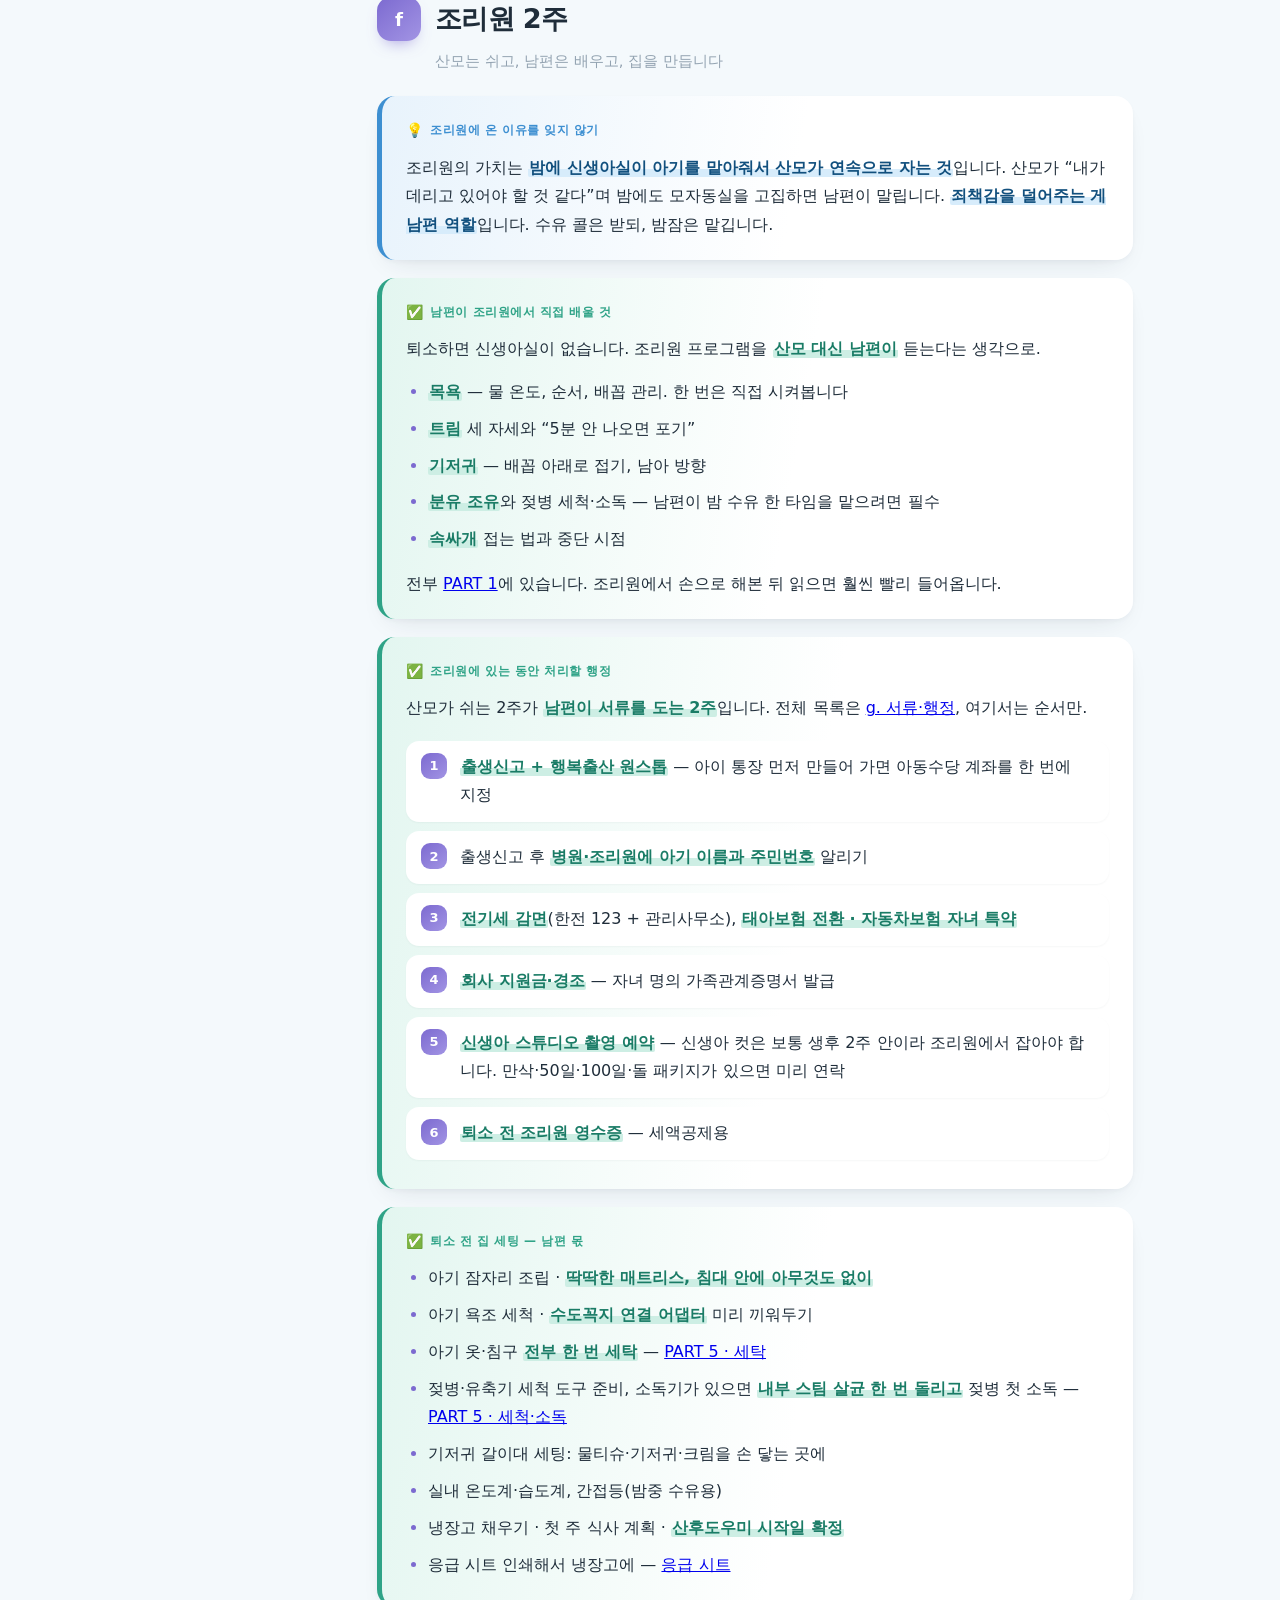
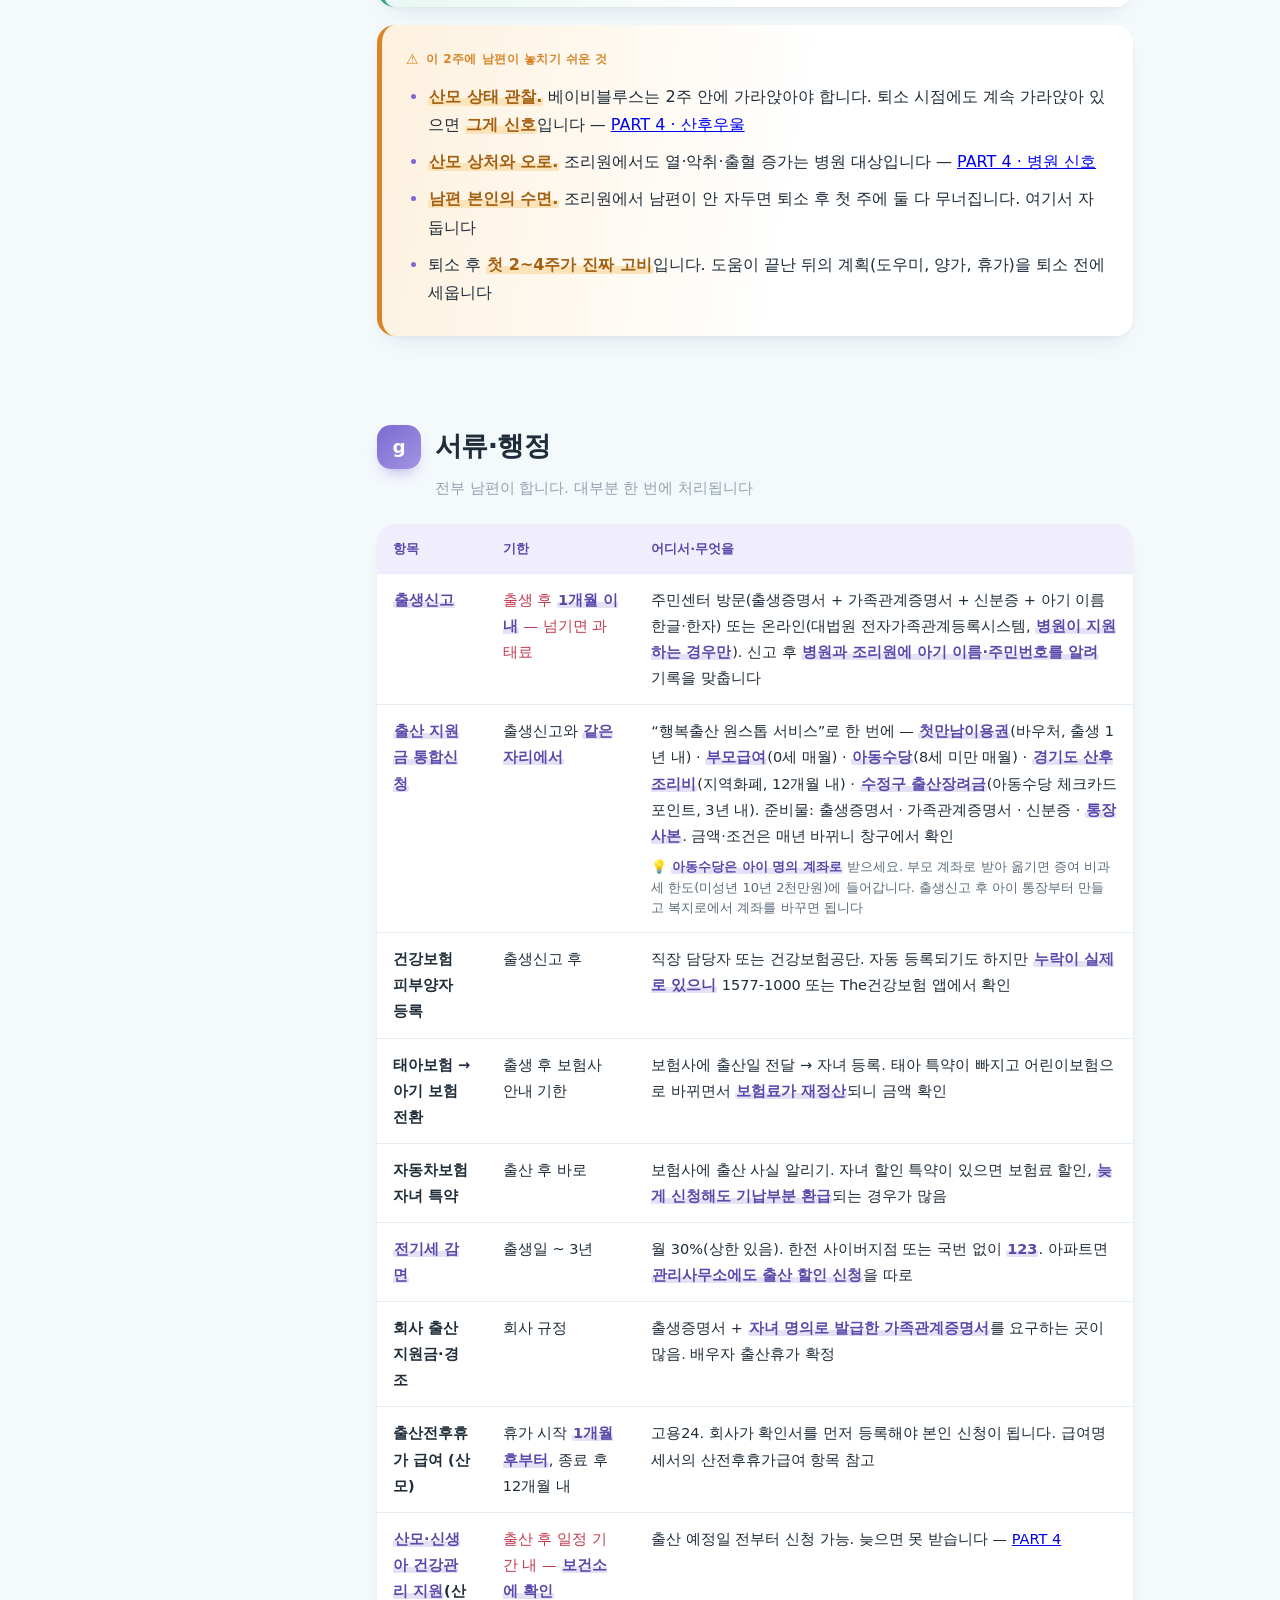
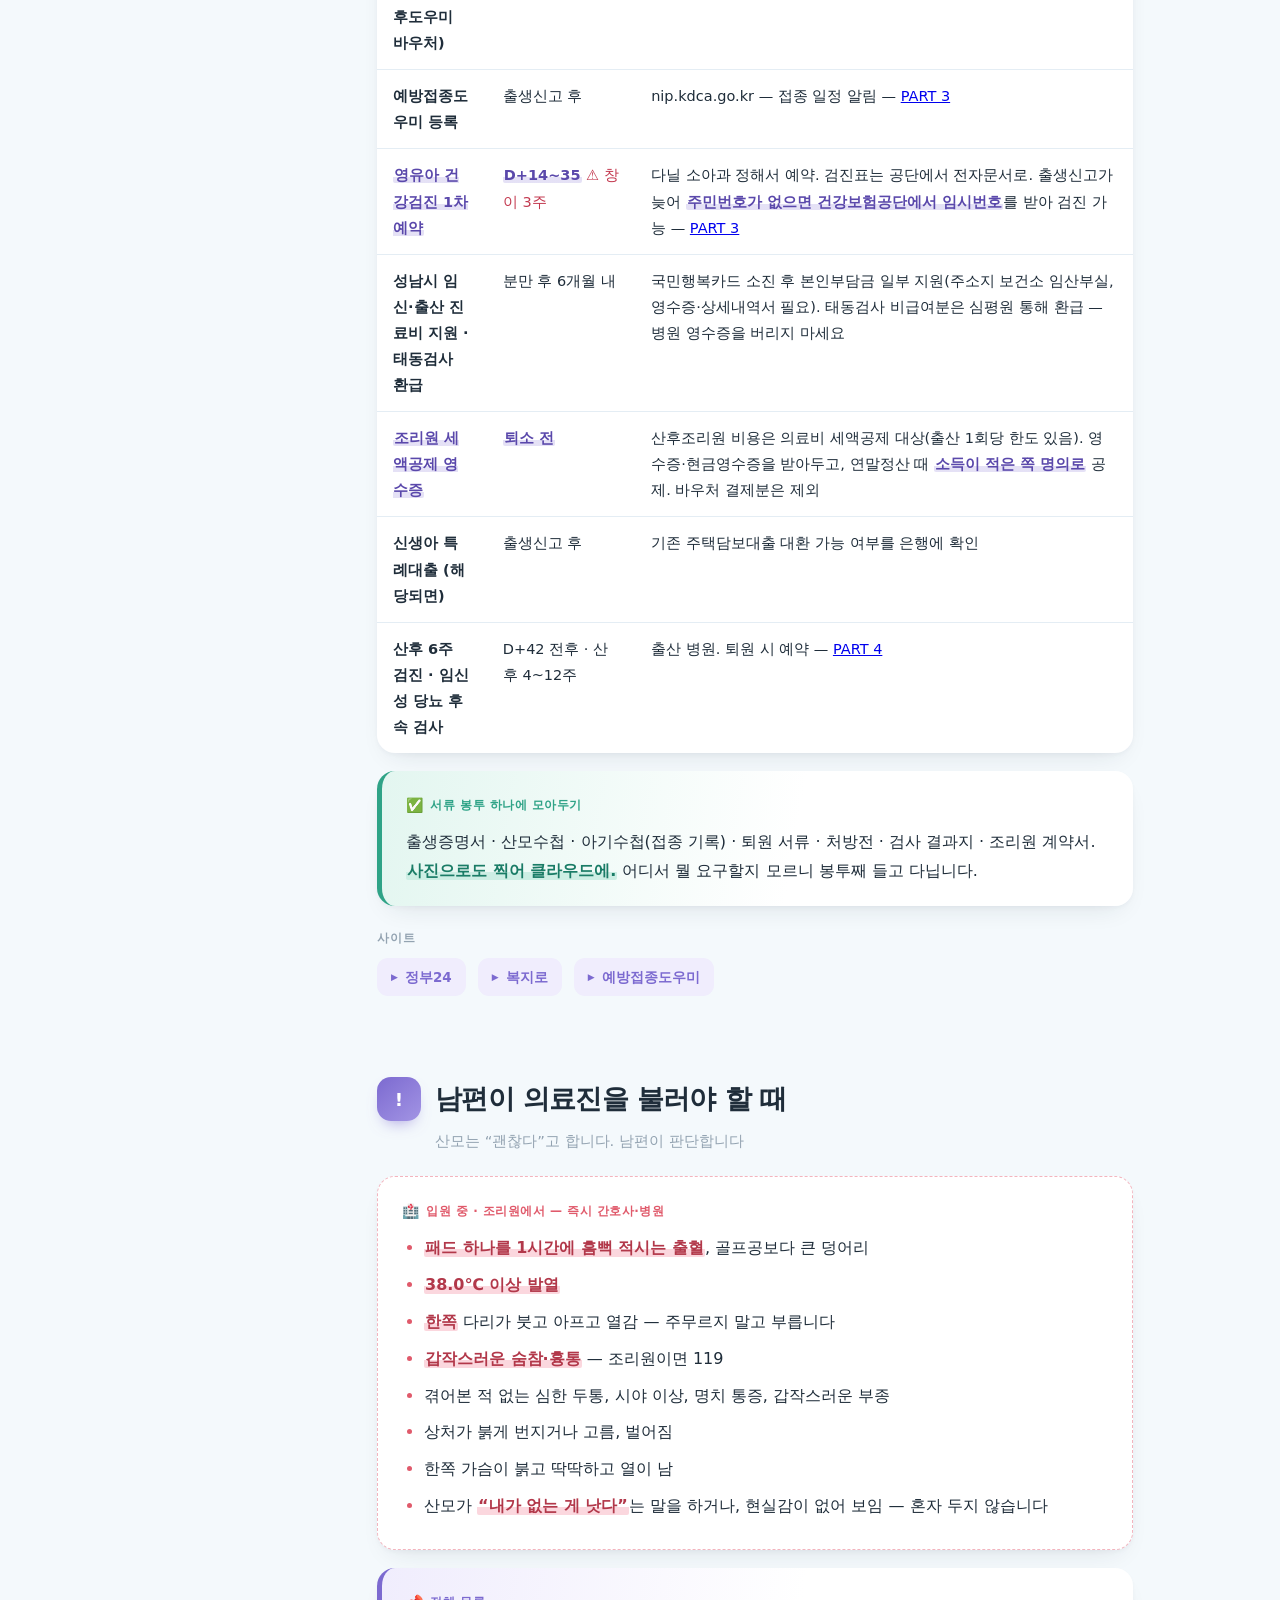
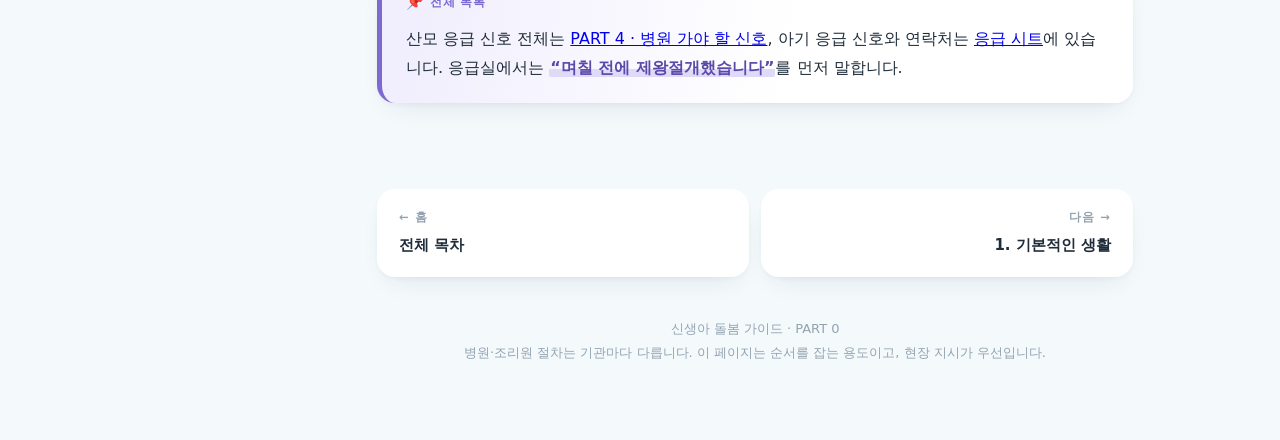
==== commit 64e0f43c: "feat: 출산 달력 페이지 추가 (calendar.html) - calendar.js: 사이트 전체 시점 58건을 D-day 오프셋으로 한 파일에 정리   (출산 당일·아기 의료" ====
--- a/birth.html
+++ b/birth.html
@@ -22,6 +22,7 @@
     <a class="item" href="#g"><span class="dot"></span>g. 서류·행정</a>
     <a class="item" href="#z"><span class="dot"></span>남편이 불러야 할 때</a>
     <div class="parts">
+      <a href="calendar.html">📅 출산 달력</a>
       <a class="here" href="birth.html">0. 출산 당일</a>
       <a href="part1.html">1. 기본적인 생활</a>
       <a href="part2.html">2. 리듬 만들기</a>
--- a/style.css
+++ b/style.css
@@ -382,6 +382,79 @@
 
 .sub-note{display:block;margin-top:8px;font-size:13px;color:var(--ink-2);line-height:1.6}
 
+/* ============ 출산 달력 (calendar.html) ============ */
+body.cal{--theme:#3d8fd1;--theme-2:#6fb6e8;--theme-bg:#e8f3fc;--theme-dk:#12507e}
+.cal-setup{display:flex;flex-wrap:wrap;align-items:center;gap:10px;background:var(--card);border-radius:var(--radius);box-shadow:var(--shadow);padding:16px 20px;margin:0 0 10px}
+.cal-setup label{font-size:13px;font-weight:800;color:var(--ink-2)}
+.cal-setup input[type=date]{font:inherit;font-size:15px;padding:8px 12px;border:1px solid var(--line);border-radius:10px;background:#fff;color:var(--ink)}
+.cal-setup button,.cal-controls button{font:inherit;font-size:13.5px;font-weight:800;padding:8px 16px;border:0;border-radius:99px;cursor:pointer;background:var(--theme);color:#fff;transition:.16s}
+.cal-setup button:hover,.cal-controls button:hover{transform:translateY(-1px);filter:brightness(1.05)}
+.cal-setup .status{font-size:13.5px;color:var(--ink-2);margin-left:auto}
+.cal-note{font-size:13px;color:var(--ink-3);margin:0 0 18px}
+
+.cal-controls{display:flex;justify-content:space-between;align-items:center;gap:10px;margin:0 0 10px}
+.cal-controls .nav{display:flex;align-items:center;gap:8px}
+.cal-controls .nav button{background:#fff;color:var(--ink-2);border:1px solid var(--line);padding:6px 12px}
+.cal-controls .title{font-size:1.15rem;font-weight:800;letter-spacing:-.02em;min-width:7.5em;text-align:center}
+.cal-controls .jumps{display:flex;gap:6px}
+.cal-controls .jumps button{background:var(--theme-bg);color:var(--theme-dk)}
+
+.cal-legend{display:flex;flex-wrap:wrap;gap:6px 14px;font-size:12.5px;font-weight:700;color:var(--ink-2);margin:0 0 12px}
+.cal-legend span{display:inline-flex;align-items:center;gap:6px}
+.cal-legend i{width:9px;height:9px;border-radius:50%;display:inline-block}
+
+.cal-grid{display:grid;grid-template-columns:repeat(7,1fr);gap:4px;background:var(--card);border-radius:var(--radius);box-shadow:var(--shadow);padding:12px}
+.cal-grid .dow{font-size:11.5px;font-weight:800;color:var(--ink-3);text-align:center;padding:4px 0 8px}
+.cal-grid .dow.sun{color:var(--rose)}
+.cal-grid .cell{position:relative;min-height:64px;border-radius:10px;padding:6px 6px 8px;background:var(--bg);cursor:pointer;transition:.12s;display:flex;flex-direction:column;gap:3px;border:2px solid transparent}
+.cal-grid .cell.empty{background:transparent;cursor:default}
+.cal-grid .cell:not(.empty):hover{background:#fff;box-shadow:var(--shadow)}
+.cal-grid .cell .n{font-size:13.5px;font-weight:700;color:var(--ink-2);line-height:1}
+.cal-grid .cell.sun .n{color:var(--rose)}
+.cal-grid .cell.sat .n{color:var(--sky)}
+.cal-grid .cell .dd{font-size:9.5px;font-weight:800;letter-spacing:.02em;color:var(--ink-3);line-height:1}
+.cal-grid .cell.has .dd{color:var(--ink-2)}
+.cal-grid .cell .dots{display:flex;flex-wrap:wrap;gap:3px;min-height:7px;margin-top:auto}
+.cal-grid .cell .dots i{width:7px;height:7px;border-radius:50%;display:inline-block}
+.cal-grid .cell .bands{display:flex;gap:2px;height:3px}
+.cal-grid .cell .bands b{flex:1;border-radius:2px;opacity:.55}
+.cal-grid .cell.today{border-color:var(--theme)}
+.cal-grid .cell.today .n::after{content:"오늘";font-size:9px;font-weight:800;color:var(--theme);margin-left:4px}
+.cal-grid .cell.dday{background:#fdeaee}
+.cal-grid .cell.dday .n{color:#c33a50}
+.cal-grid .cell.selected{background:#fff;box-shadow:0 0 0 2px var(--theme-dk) inset}
+
+.day-panel{margin:18px 0}
+.day-panel .panel-head{display:flex;align-items:baseline;gap:12px;margin:0 0 12px}
+.day-panel .dd-big{font-size:1.6rem;font-weight:800;letter-spacing:-.03em;color:var(--theme-dk)}
+.day-panel .date{font-size:14px;color:var(--ink-2);font-weight:600}
+.day-panel .phase{background:var(--mint-bg);border-radius:14px;padding:12px 16px;margin:0 0 14px;font-size:14px}
+.day-panel .phase .k{display:block;font-size:12px;font-weight:800;letter-spacing:.04em;margin-bottom:4px}
+.day-panel .phase p{margin:0;color:var(--ink-2)}
+.day-panel .phase a{font-weight:800;color:var(--mint-dk);text-decoration:none;white-space:nowrap}
+.day-panel h3{margin:18px 0 8px}
+.day-panel .none{color:var(--ink-3);font-size:14px}
+.day-panel ul.ev{list-style:none;padding:0;margin:0}
+.day-panel ul.ev li{display:grid;grid-template-columns:10px 1fr;gap:12px;background:var(--card);border-radius:14px;box-shadow:var(--shadow);padding:14px 16px;margin:0 0 8px}
+.day-panel ul.ev li>i{width:10px;height:10px;border-radius:50%;margin-top:6px}
+.day-panel ul.ev .cat{font-size:11.5px;font-weight:800;letter-spacing:.04em;color:var(--ink-3);margin-right:8px}
+.day-panel ul.ev .when{font-size:11.5px;font-weight:700;color:var(--ink-3)}
+.day-panel ul.ev strong{display:block;margin:3px 0 2px;font-size:15px}
+.day-panel ul.ev p{margin:0 0 6px;font-size:13.5px;color:var(--ink-2)}
+.day-panel ul.ev a{font-size:13px;font-weight:800;text-decoration:none;color:var(--theme-dk)}
+
+@media(max-width:560px){
+  .cal-grid{gap:3px;padding:8px}
+  .cal-grid .cell{min-height:56px;padding:5px 4px 6px;border-radius:8px}
+  .cal-grid .cell .n{font-size:12.5px}
+  .cal-grid .cell .dd{font-size:8.5px}
+  .cal-grid .cell .dots i{width:6px;height:6px}
+  .cal-setup .status{margin-left:0;flex-basis:100%}
+}
+@media print{.cal-setup,.cal-controls,.cal-note{display:none}.cal-grid,.day-panel ul.ev li{box-shadow:none;border:1px solid #bbb}}
+
+@media(min-width:1180px){body.cal header .wrap,body.cal main.wrap,body.cal footer .wrap{margin-left:auto;margin-right:auto;max-width:920px;padding:0 22px}body.cal header.page-head{text-align:center}}
+
 /* ============ 인쇄 ============ */
 @media print{
   nav.toc,.refs,.pager{display:none}
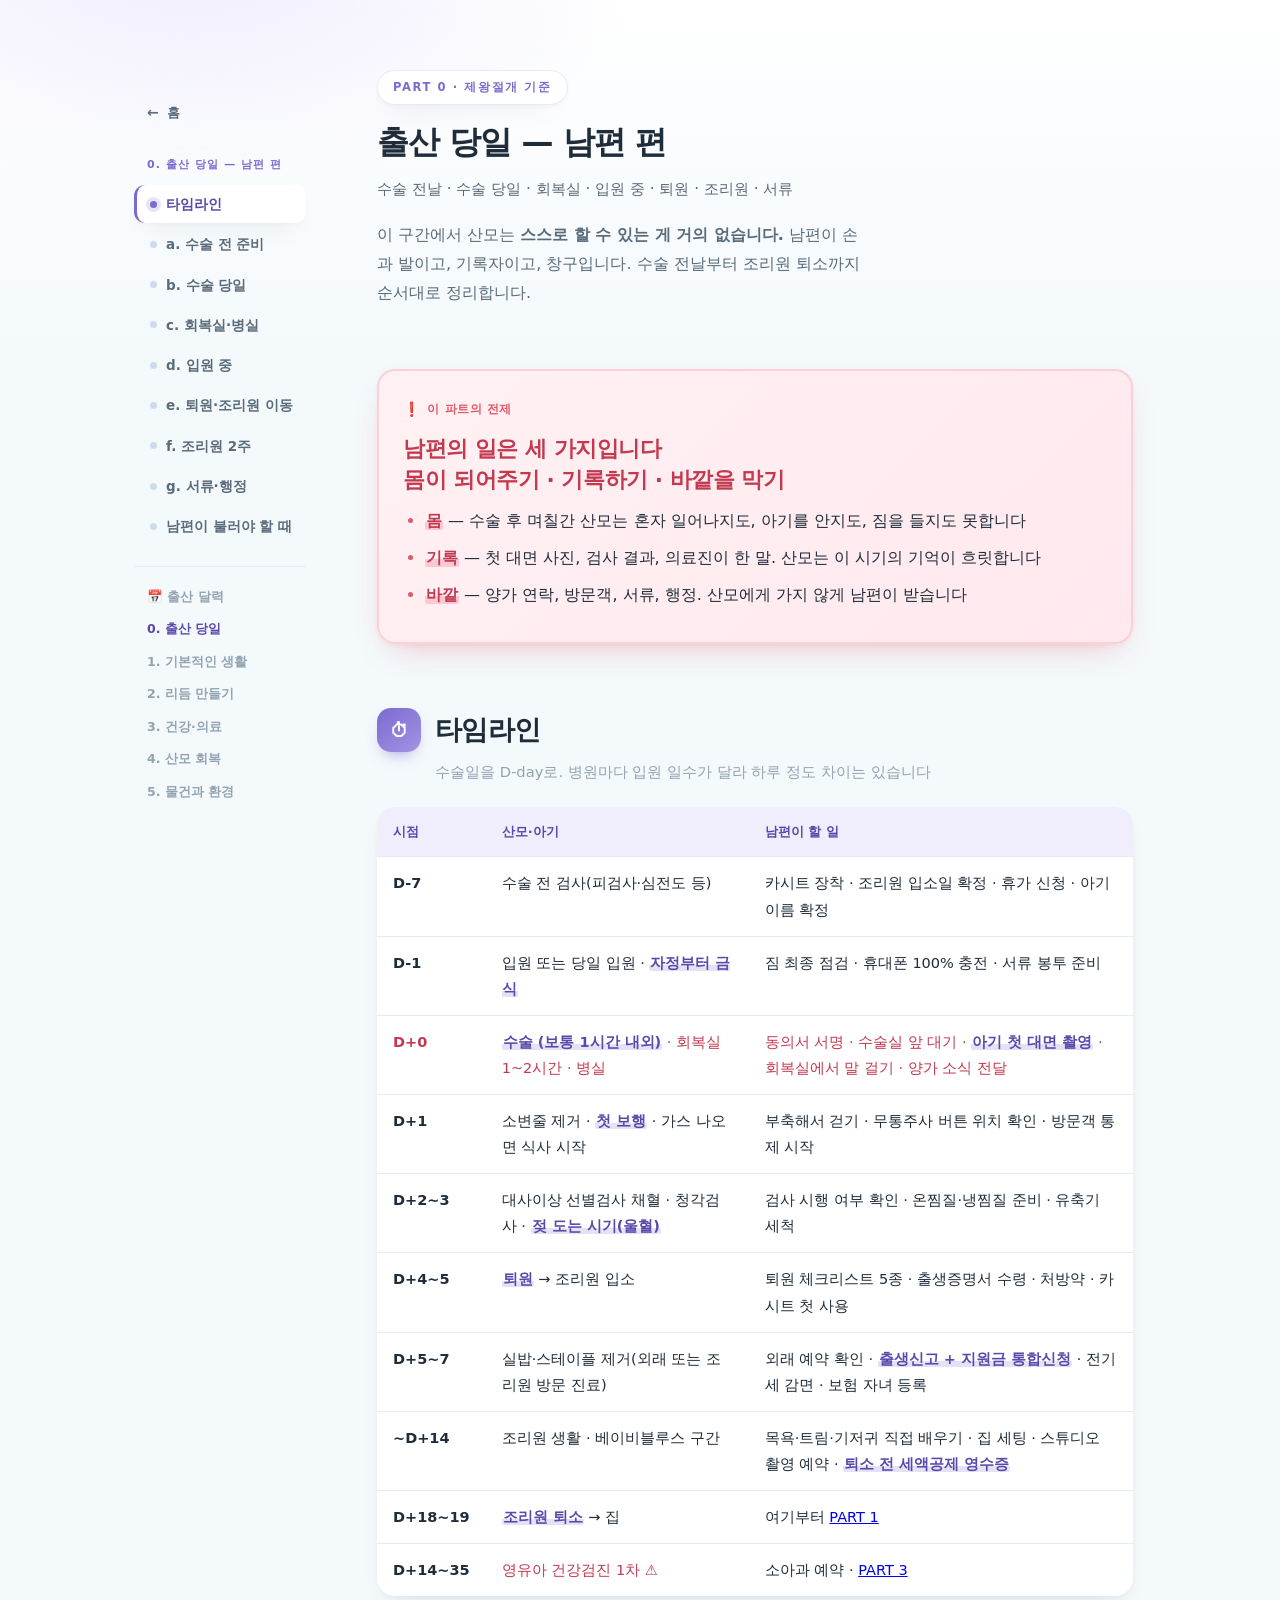
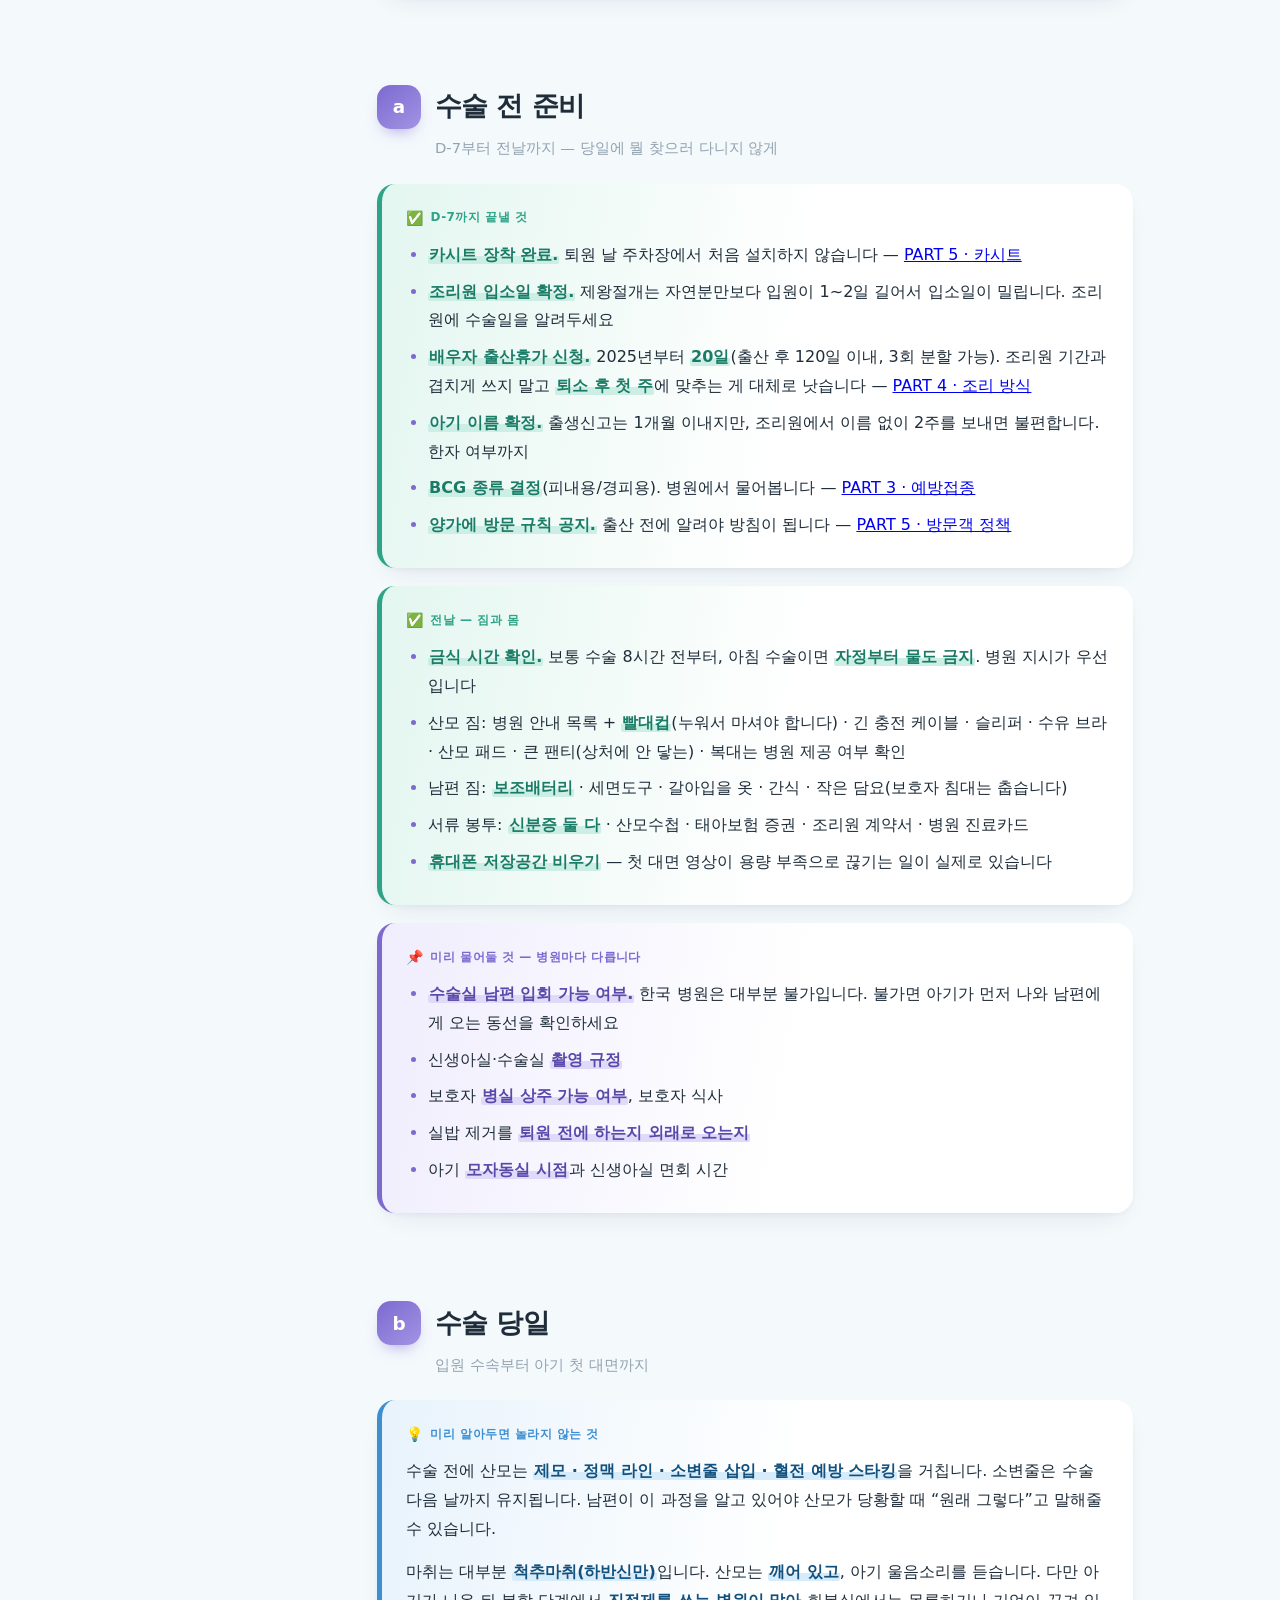
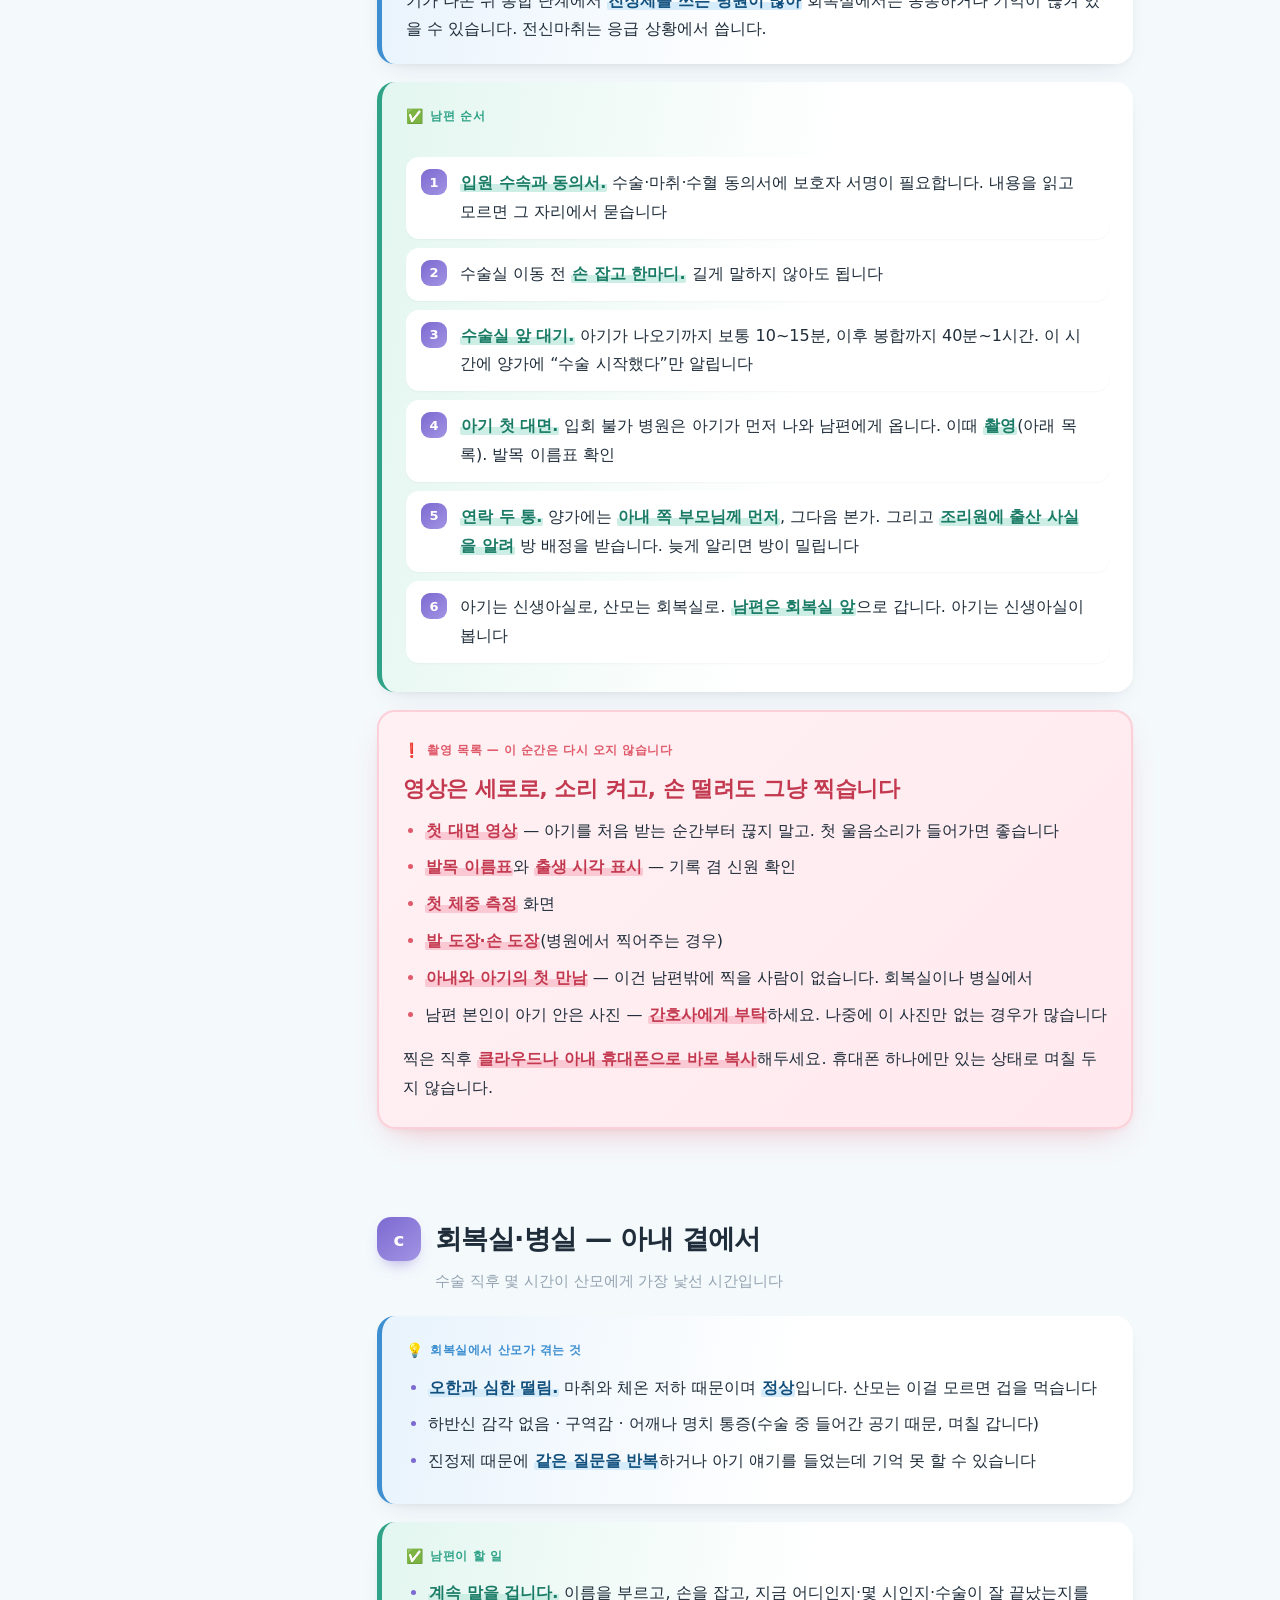
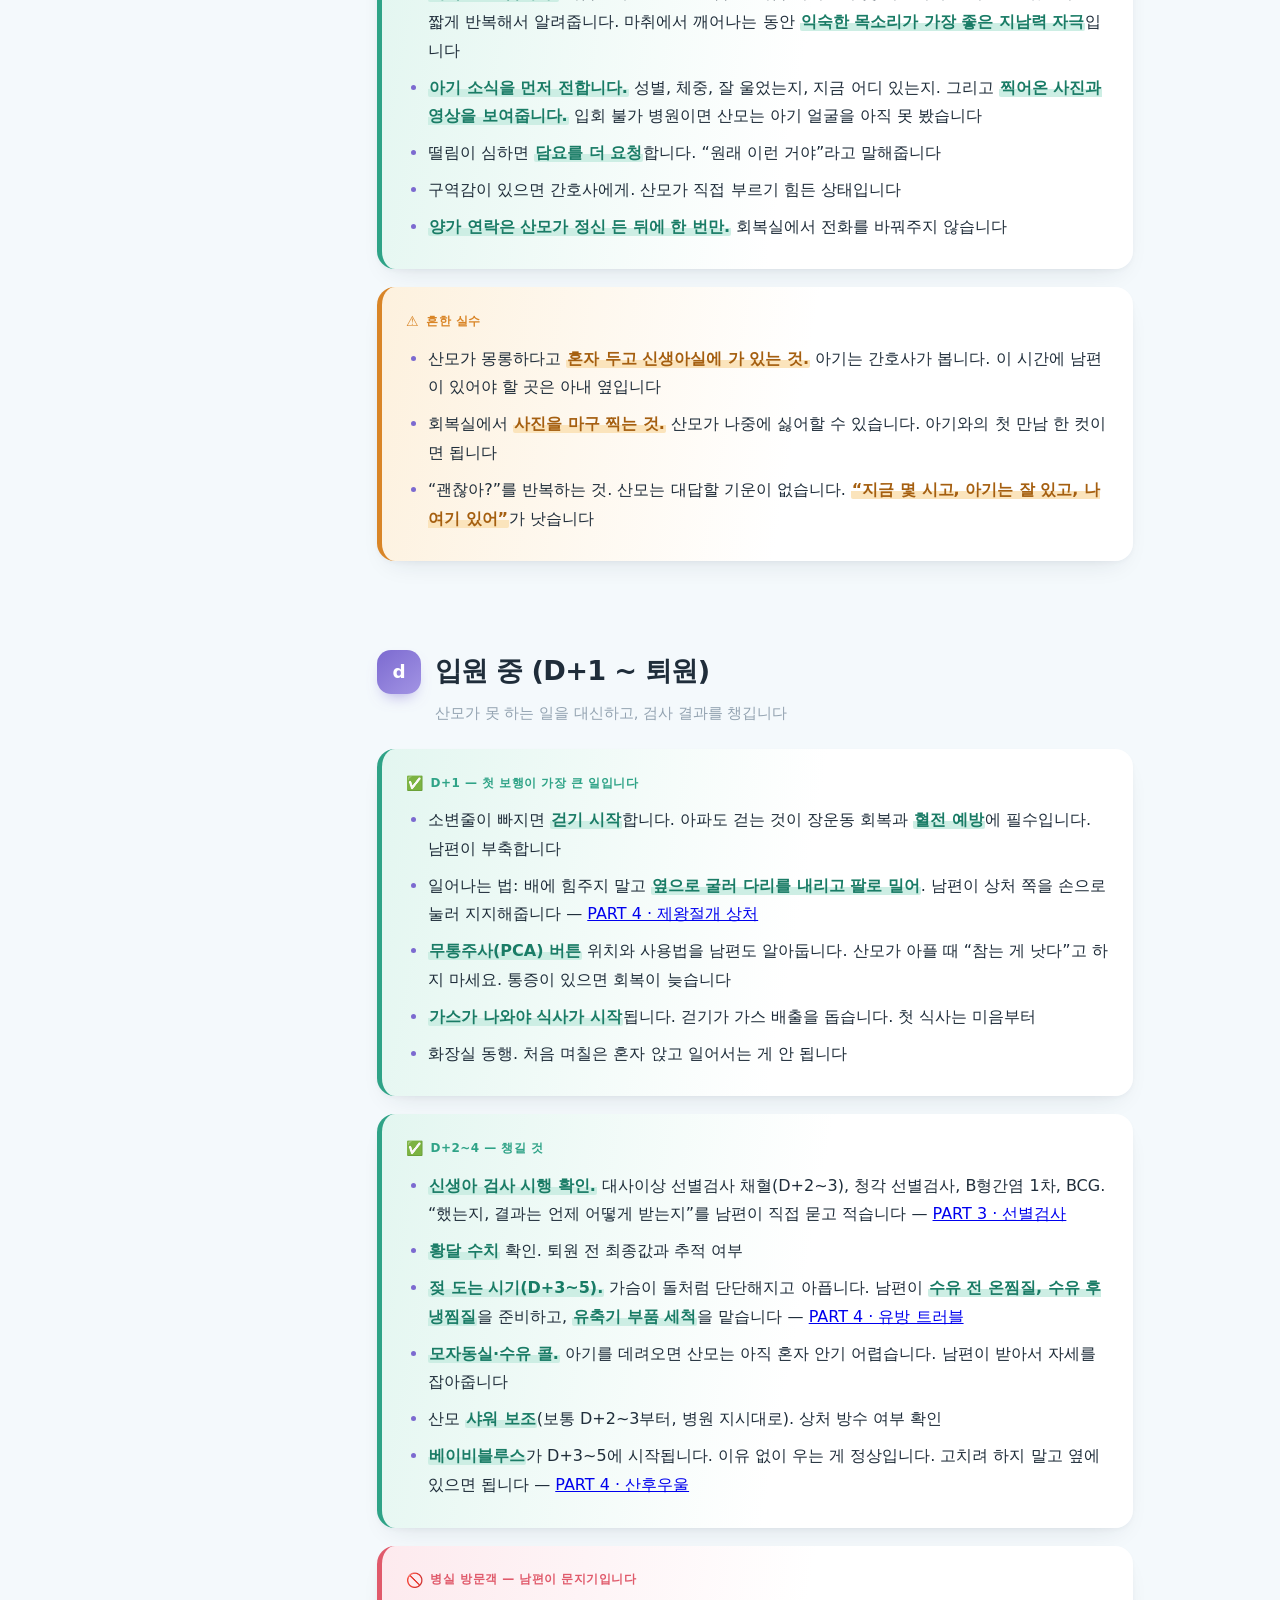
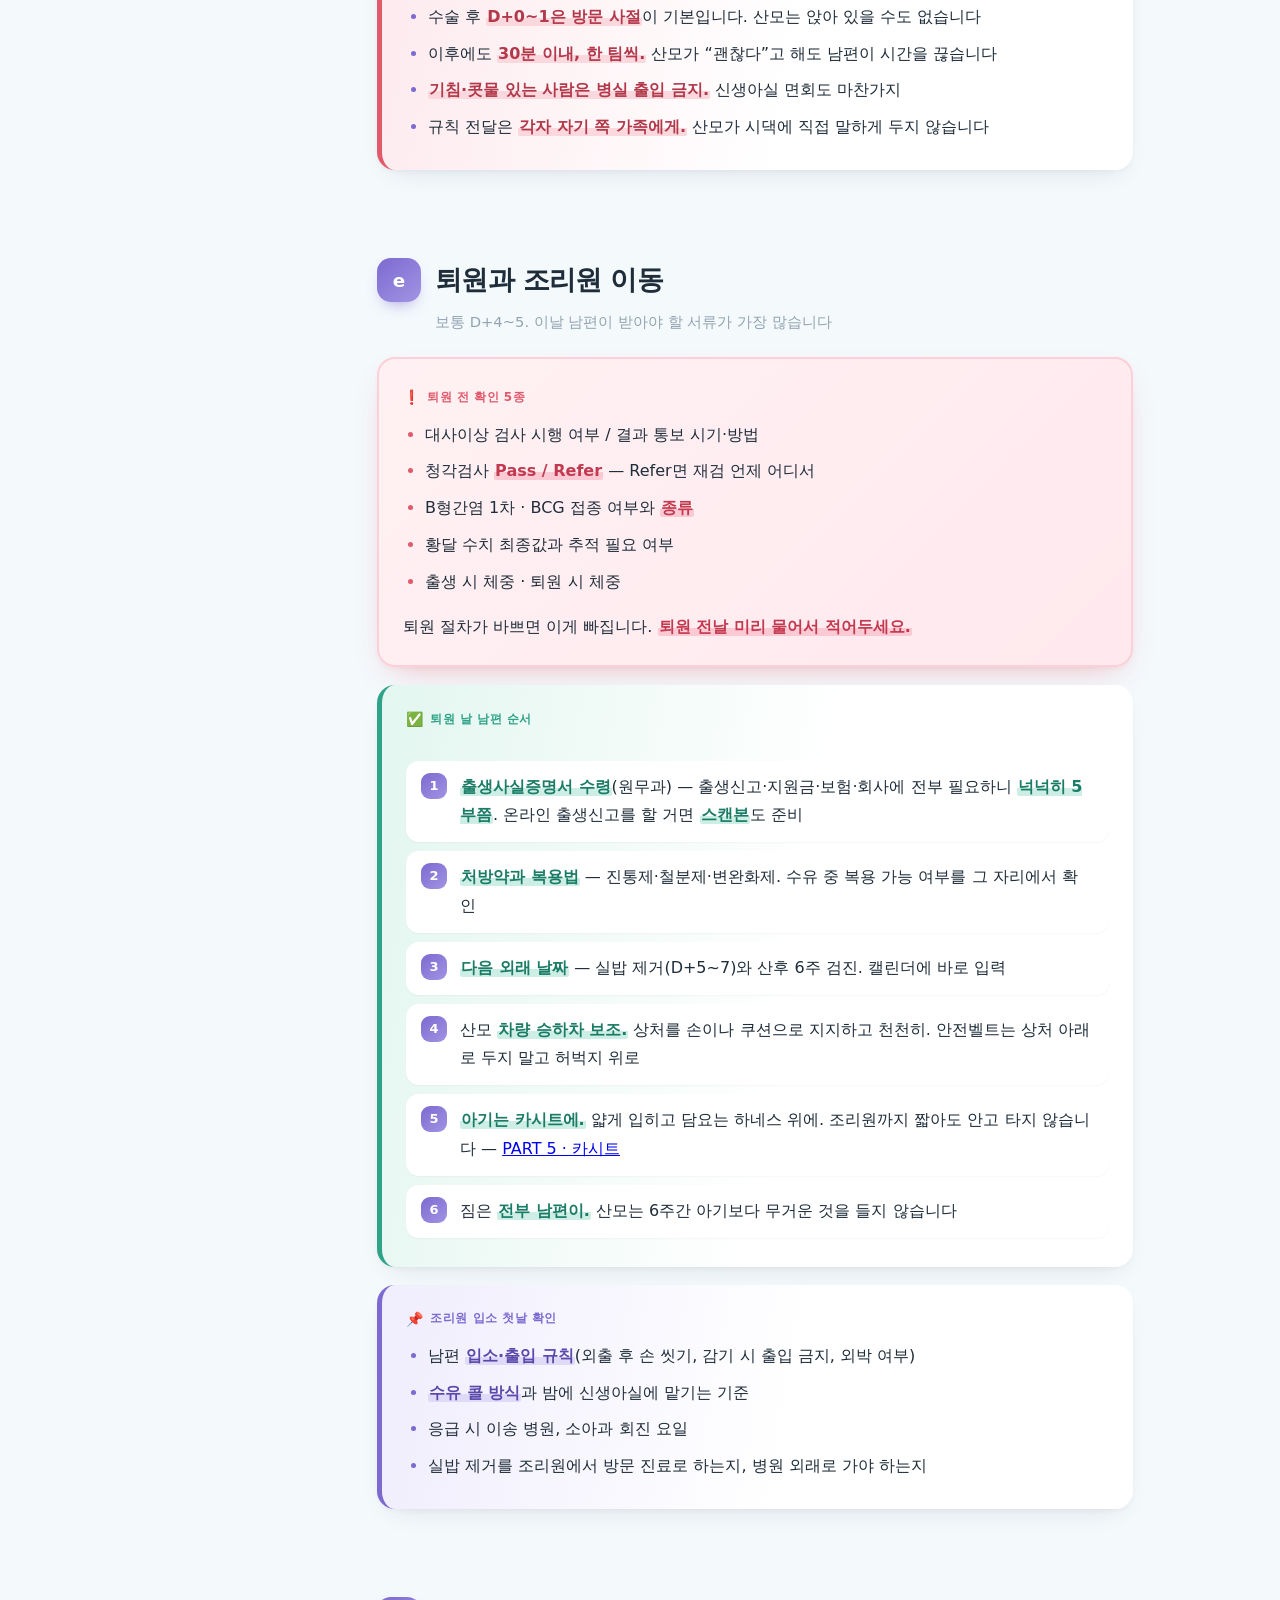
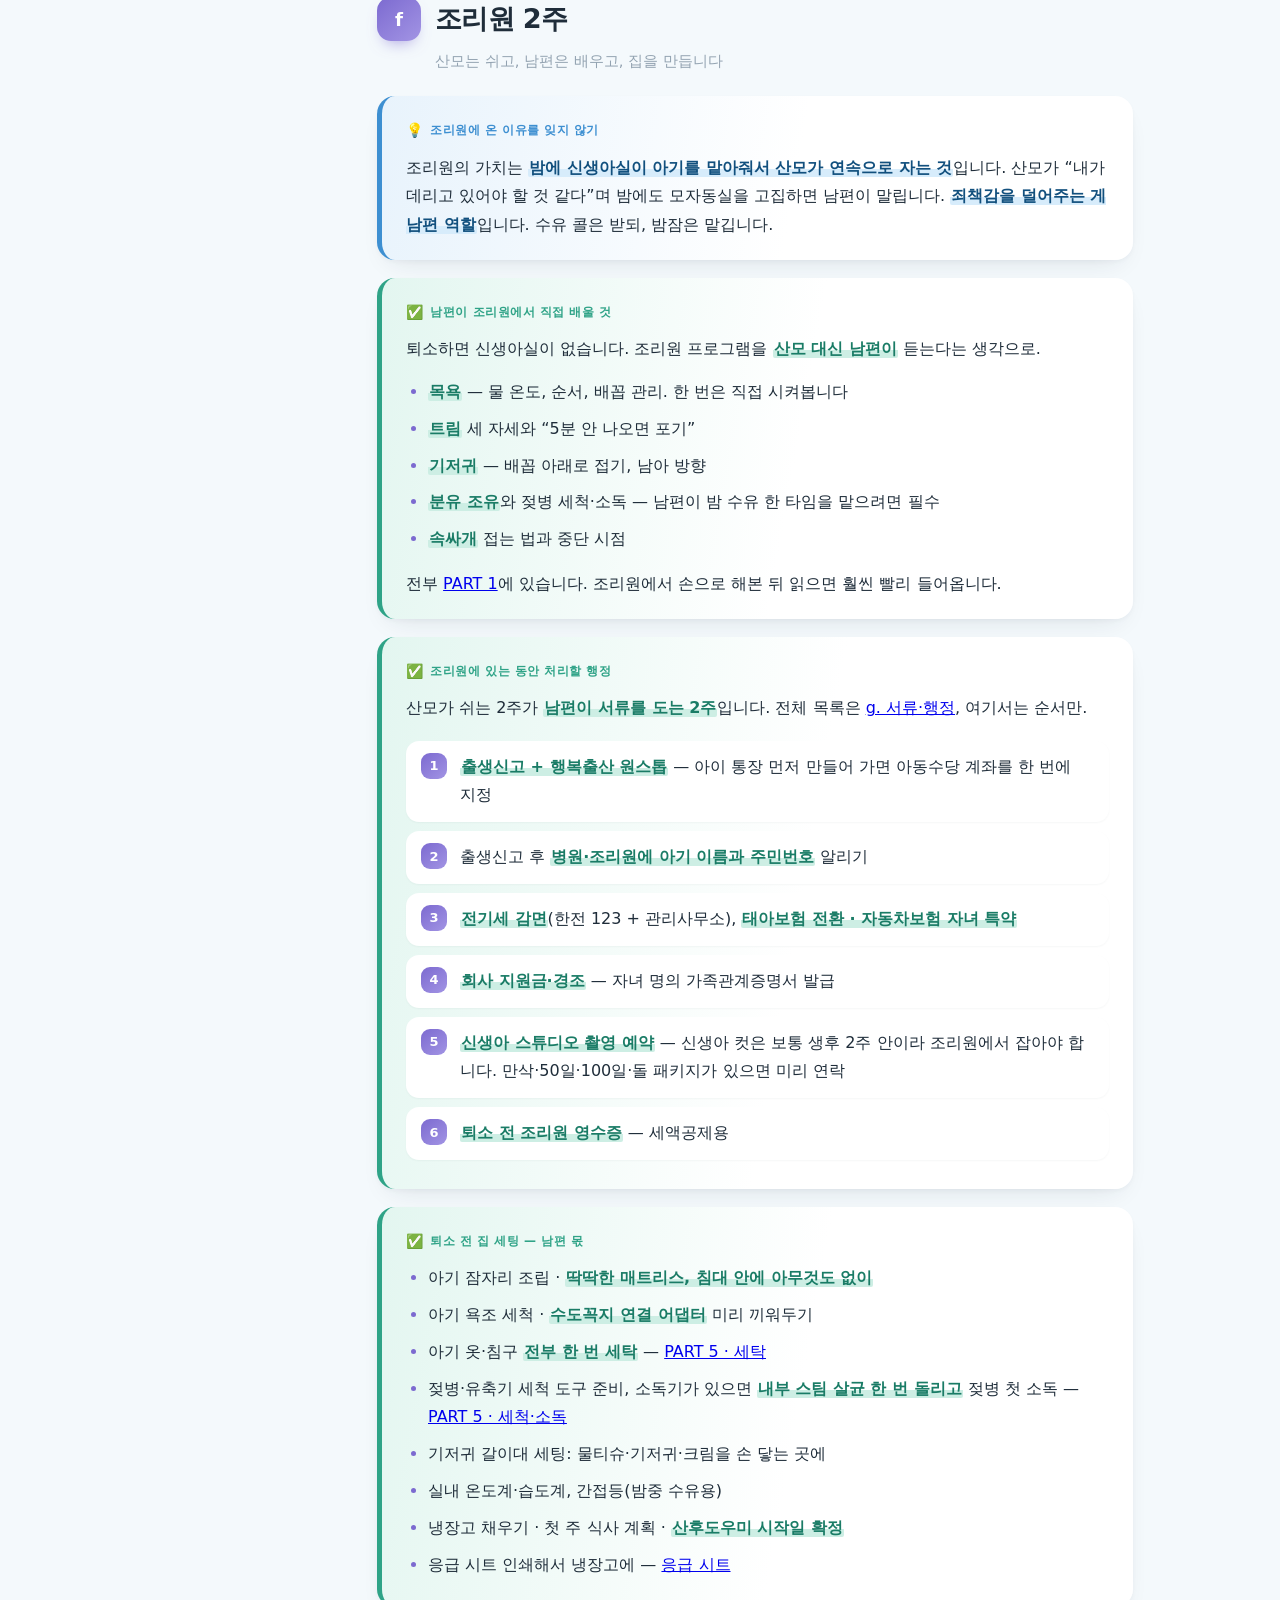
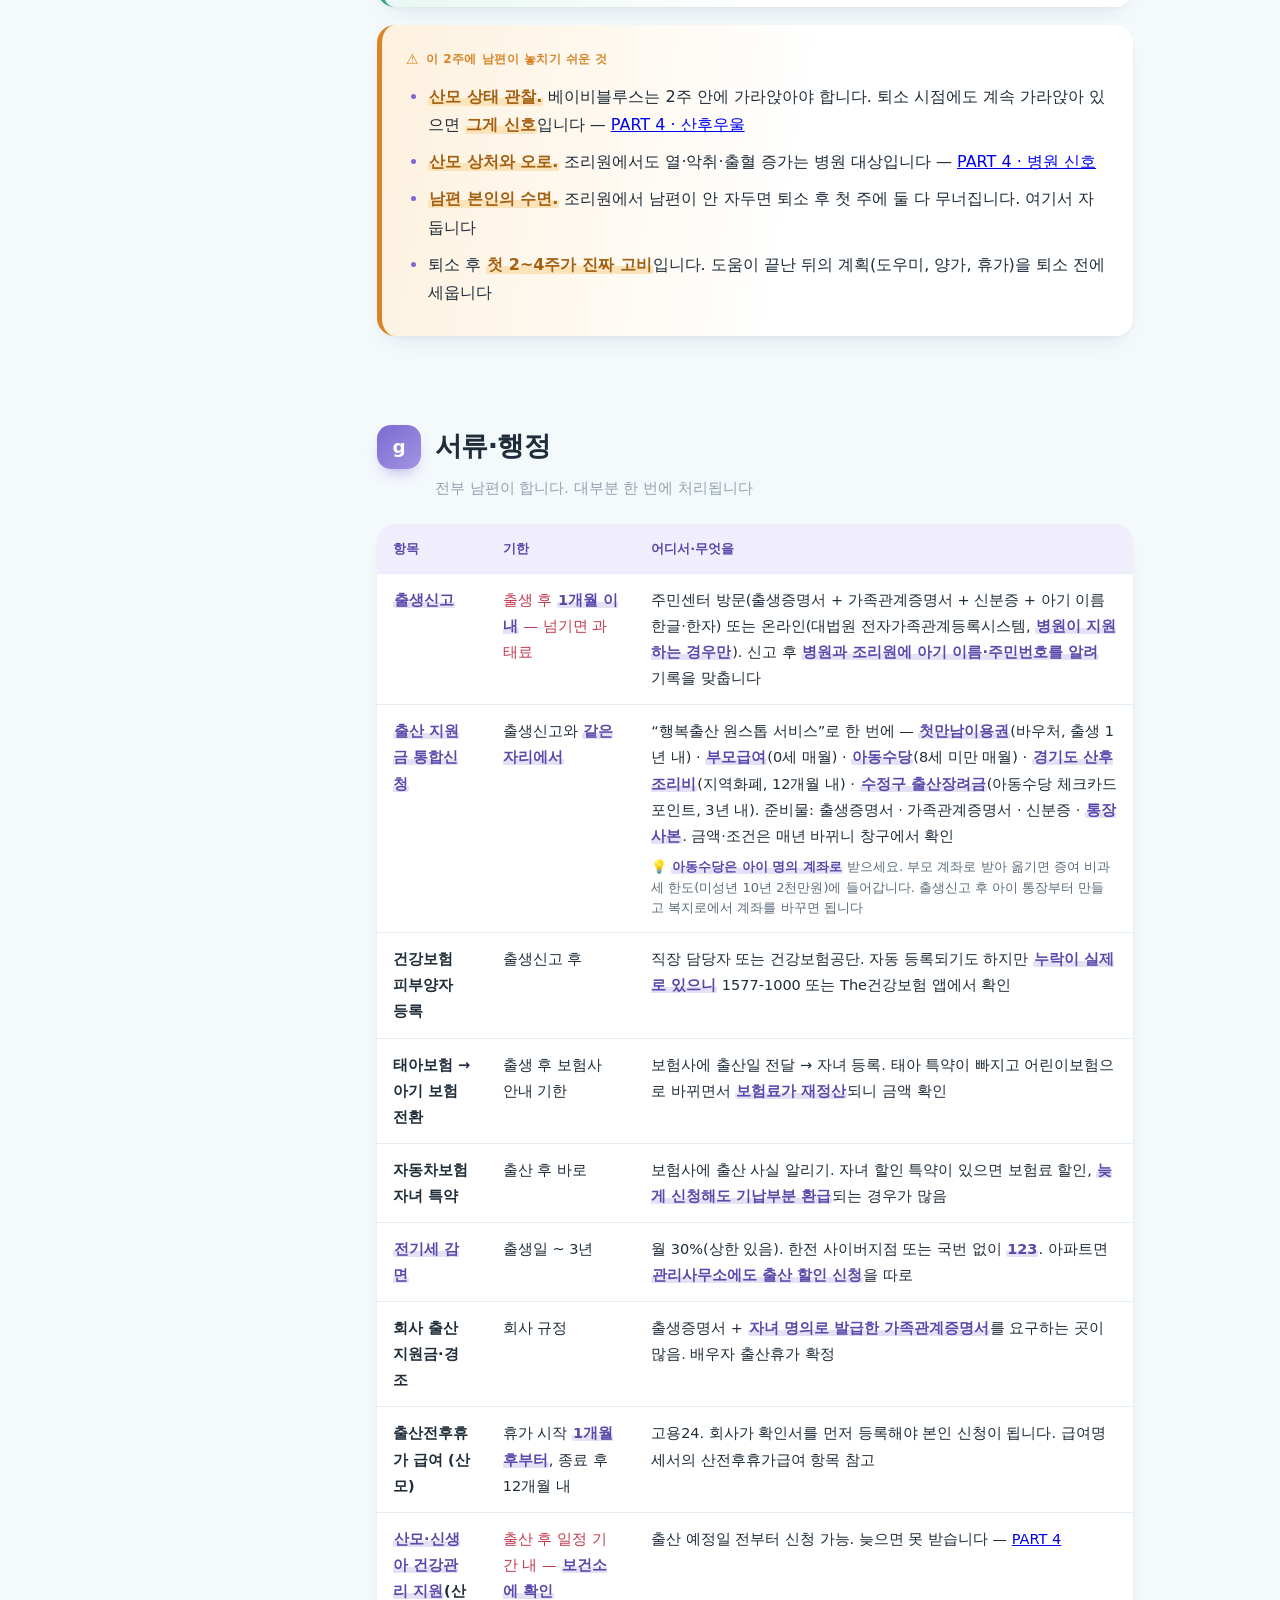
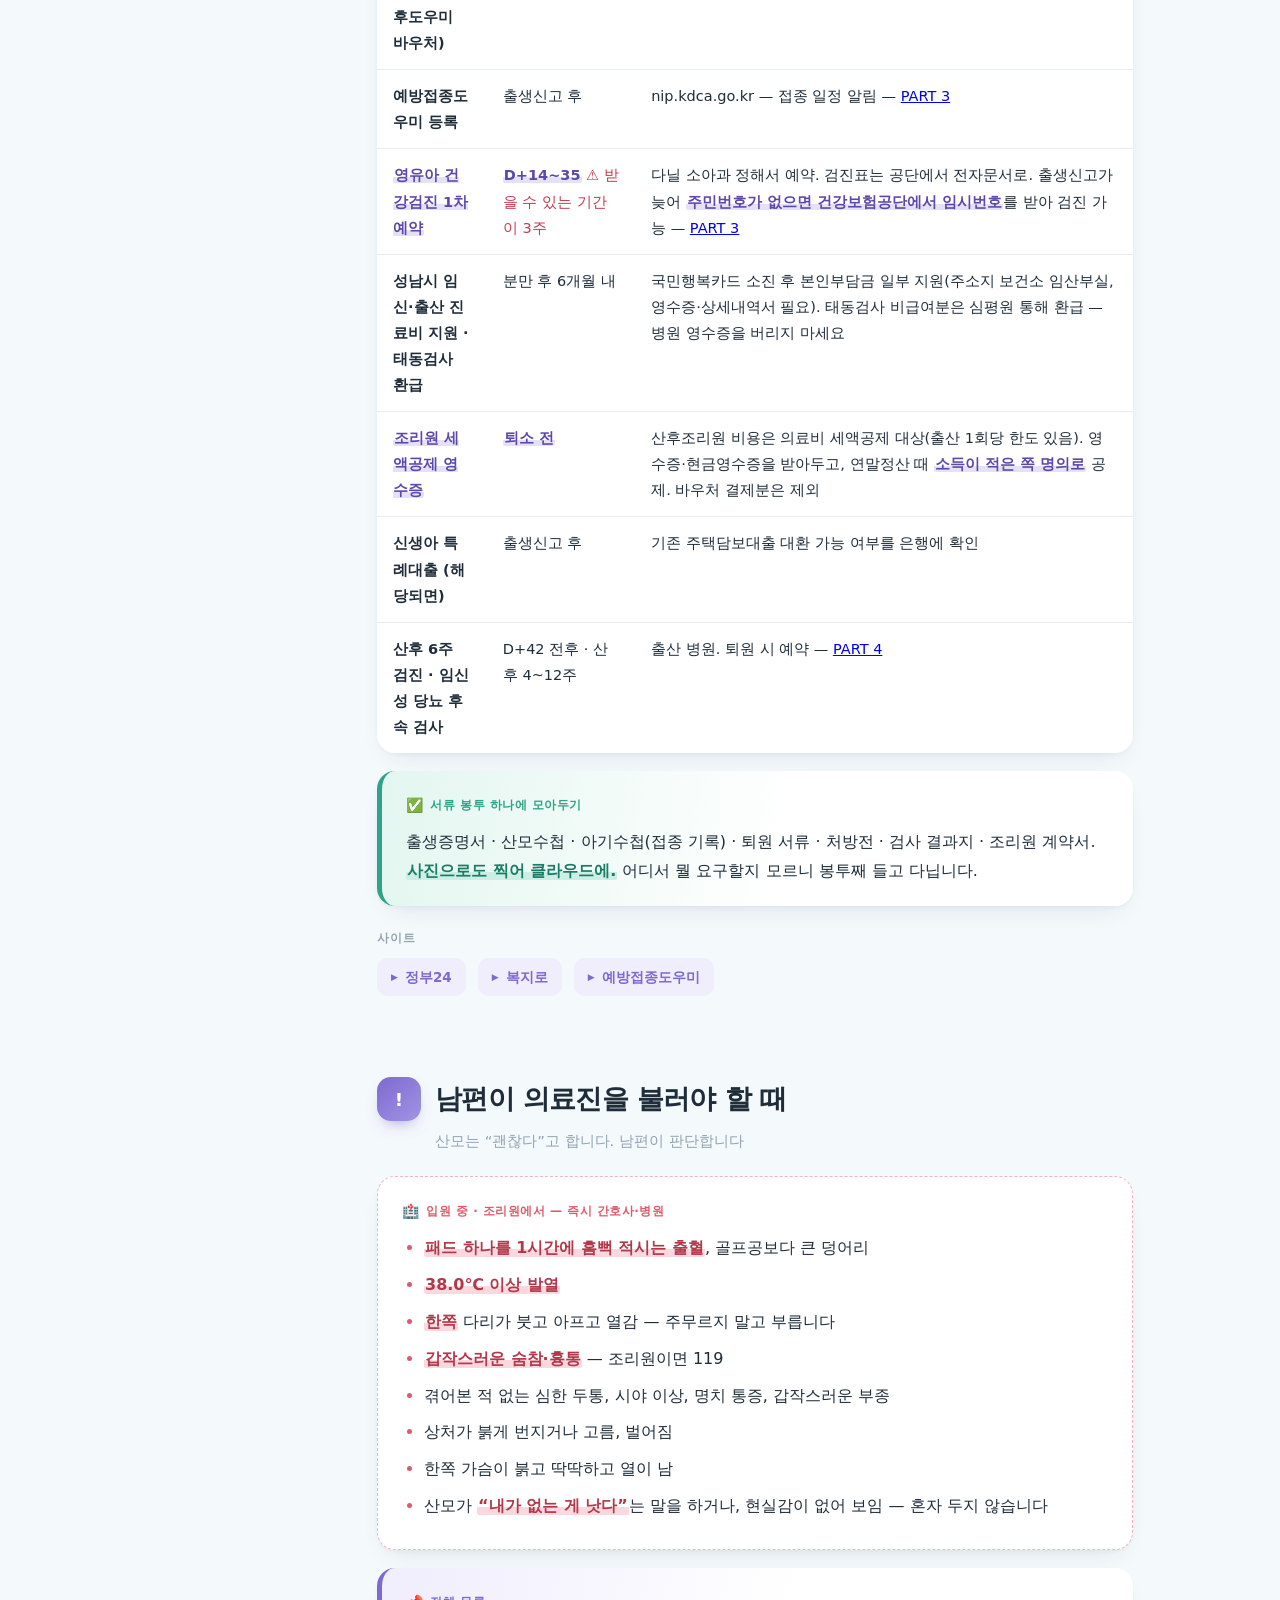
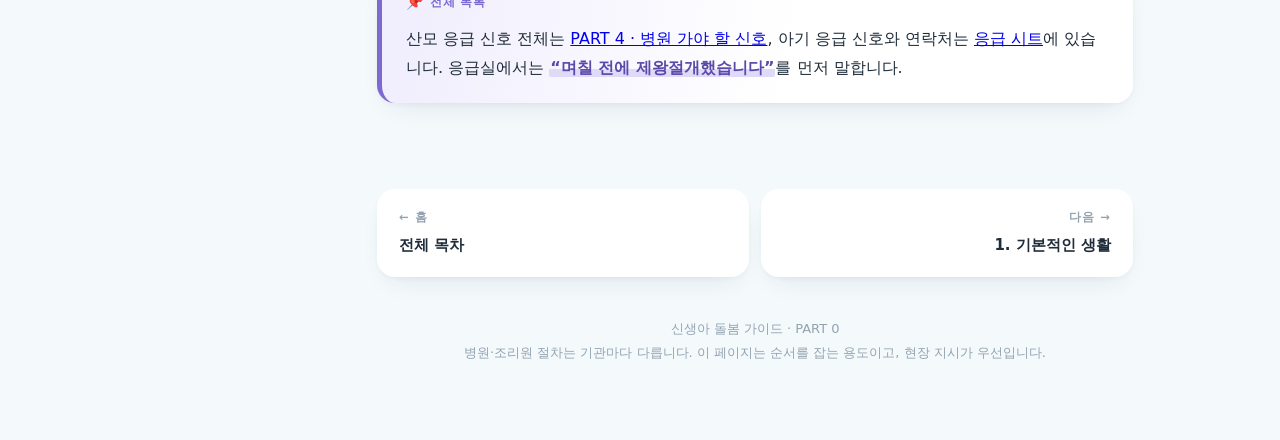
==== commit 81670933: "docs: '창'(시간 창)을 '받을 수 있는 기간'으로 풀어 씀 Co-Authored-By: Claude Fable 5.1 <noreply@anthropic.com>" ====
--- a/birth.html
+++ b/birth.html
@@ -350,7 +350,7 @@
         <tr><td class="wrapok">출산전후휴가 급여 (산모)</td><td class="wrapok">휴가 시작 <strong>1개월 후부터</strong>, 종료 후 12개월 내</td><td class="wrapok">고용24. 회사가 확인서를 먼저 등록해야 본인 신청이 됩니다. 급여명세서의 산전후휴가급여 항목 참고</td></tr>
         <tr><td class="wrapok"><strong>산모·신생아 건강관리 지원</strong>(산후도우미 바우처)</td><td class="bad wrapok">출산 후 일정 기간 내 — <strong>보건소에 확인</strong></td><td class="wrapok">출산 예정일 전부터 신청 가능. 늦으면 못 받습니다 — <a href="part4.html#e">PART 4</a></td></tr>
         <tr><td class="wrapok">예방접종도우미 등록</td><td class="wrapok">출생신고 후</td><td class="wrapok">nip.kdca.go.kr — 접종 일정 알림 — <a href="part3.html#a">PART 3</a></td></tr>
-        <tr><td class="wrapok"><strong>영유아 건강검진 1차 예약</strong></td><td class="bad wrapok"><strong>D+14~35</strong> ⚠️ 창이 3주</td><td class="wrapok">다닐 소아과 정해서 예약. 검진표는 공단에서 전자문서로. 출생신고가 늦어 <strong>주민번호가 없으면 건강보험공단에서 임시번호</strong>를 받아 검진 가능 — <a href="part3.html#c">PART 3</a></td></tr>
+        <tr><td class="wrapok"><strong>영유아 건강검진 1차 예약</strong></td><td class="bad wrapok"><strong>D+14~35</strong> ⚠️ 받을 수 있는 기간이 3주</td><td class="wrapok">다닐 소아과 정해서 예약. 검진표는 공단에서 전자문서로. 출생신고가 늦어 <strong>주민번호가 없으면 건강보험공단에서 임시번호</strong>를 받아 검진 가능 — <a href="part3.html#c">PART 3</a></td></tr>
         <tr><td class="wrapok">성남시 임신·출산 진료비 지원 · 태동검사 환급</td><td class="wrapok">분만 후 6개월 내</td><td class="wrapok">국민행복카드 소진 후 본인부담금 일부 지원(주소지 보건소 임산부실, 영수증·상세내역서 필요). 태동검사 비급여분은 심평원 통해 환급 — 병원 영수증을 버리지 마세요</td></tr>
         <tr><td class="wrapok"><strong>조리원 세액공제 영수증</strong></td><td class="bad wrapok"><strong>퇴소 전</strong></td><td class="wrapok">산후조리원 비용은 의료비 세액공제 대상(출산 1회당 한도 있음). 영수증·현금영수증을 받아두고, 연말정산 때 <strong>소득이 적은 쪽 명의로</strong> 공제. 바우처 결제분은 제외</td></tr>
         <tr><td class="wrapok">신생아 특례대출 (해당되면)</td><td class="wrapok">출생신고 후</td><td class="wrapok">기존 주택담보대출 대환 가능 여부를 은행에 확인</td></tr>
--- a/style.css
+++ b/style.css
@@ -389,7 +389,7 @@
 .cal-setup input[type=date]{font:inherit;font-size:15px;padding:8px 12px;border:1px solid var(--line);border-radius:10px;background:#fff;color:var(--ink)}
 .cal-setup button,.cal-controls button{font:inherit;font-size:13.5px;font-weight:800;padding:8px 16px;border:0;border-radius:99px;cursor:pointer;background:var(--theme);color:#fff;transition:.16s}
 .cal-setup button:hover,.cal-controls button:hover{transform:translateY(-1px);filter:brightness(1.05)}
-.cal-setup .status{font-size:13.5px;color:var(--ink-2);margin-left:auto}
+.cal-setup .status{font-size:15px;color:var(--ink-2)}
 .cal-note{font-size:13px;color:var(--ink-3);margin:0 0 18px}
 
 .cal-controls{display:flex;justify-content:space-between;align-items:center;gap:10px;margin:0 0 10px}
@@ -449,7 +449,6 @@
   .cal-grid .cell .n{font-size:12.5px}
   .cal-grid .cell .dd{font-size:8.5px}
   .cal-grid .cell .dots i{width:6px;height:6px}
-  .cal-setup .status{margin-left:0;flex-basis:100%}
 }
 @media print{.cal-setup,.cal-controls,.cal-note{display:none}.cal-grid,.day-panel ul.ev li{box-shadow:none;border:1px solid #bbb}}
 
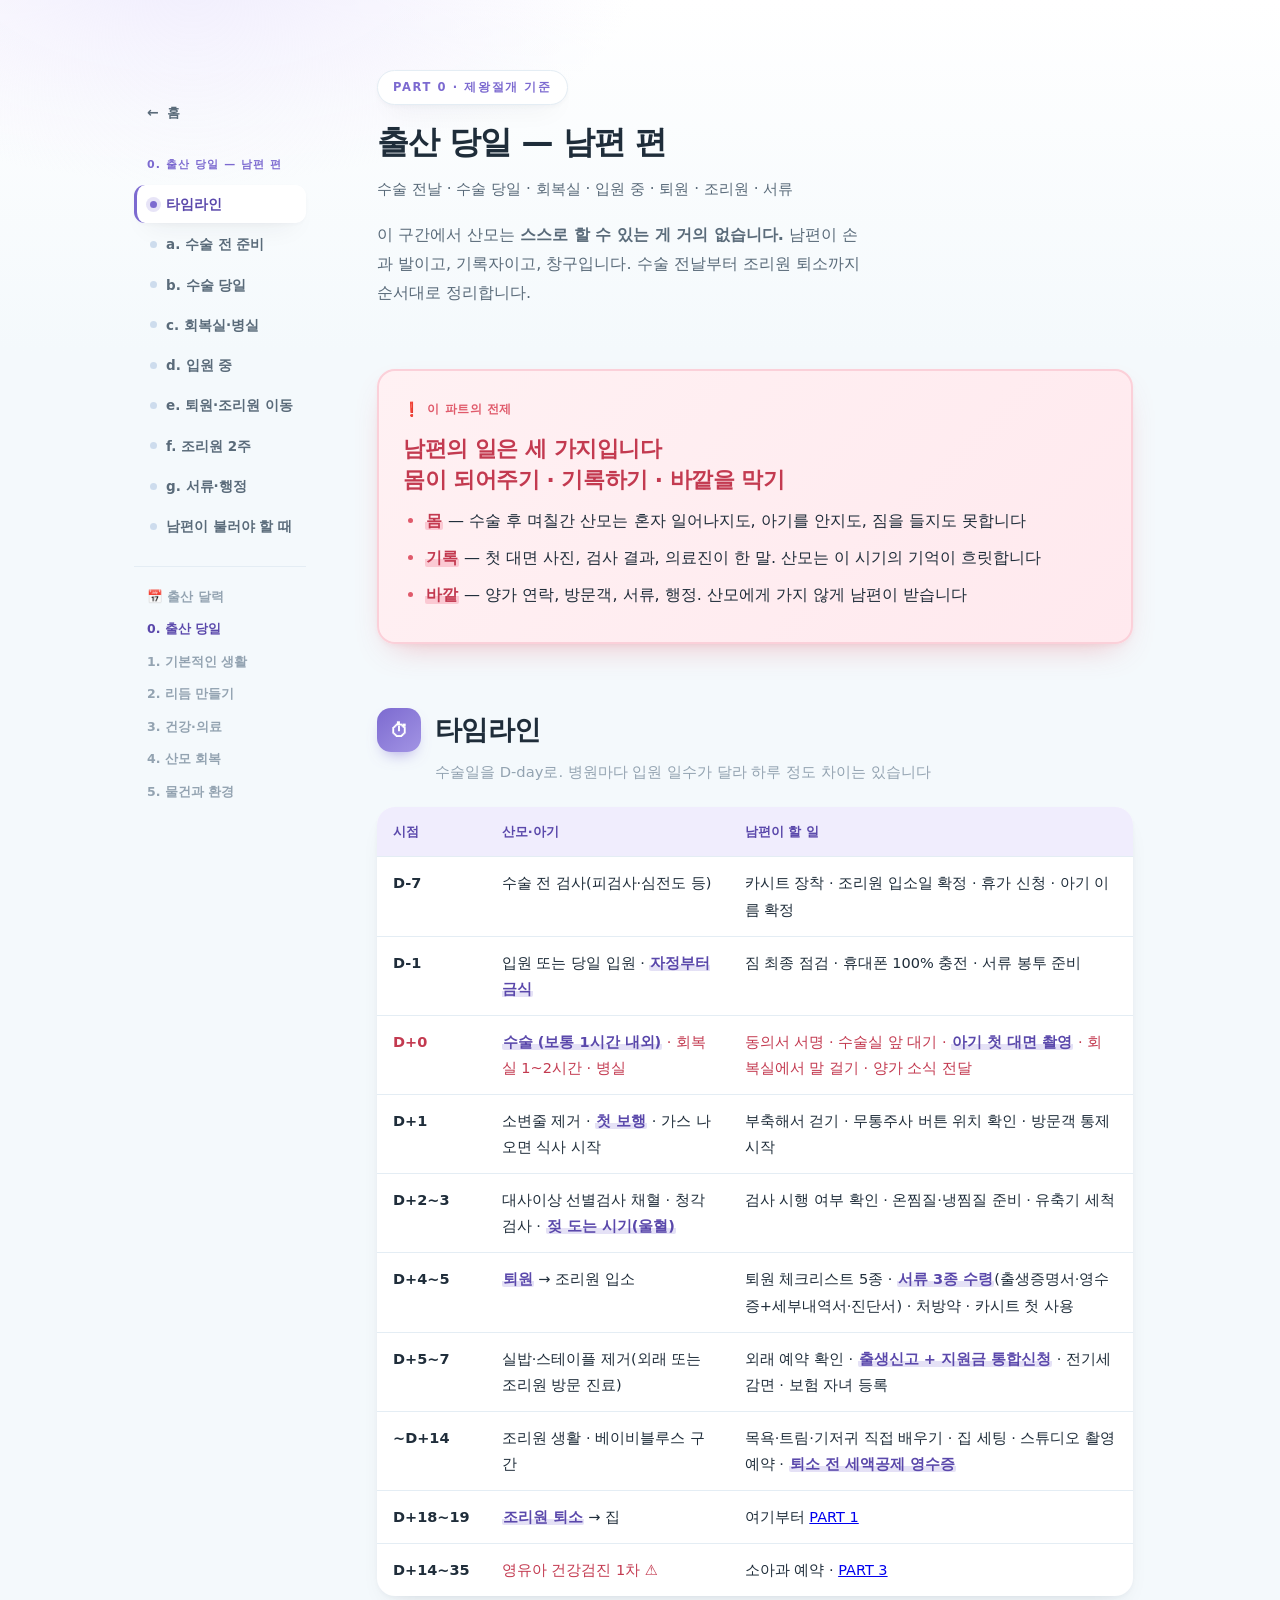
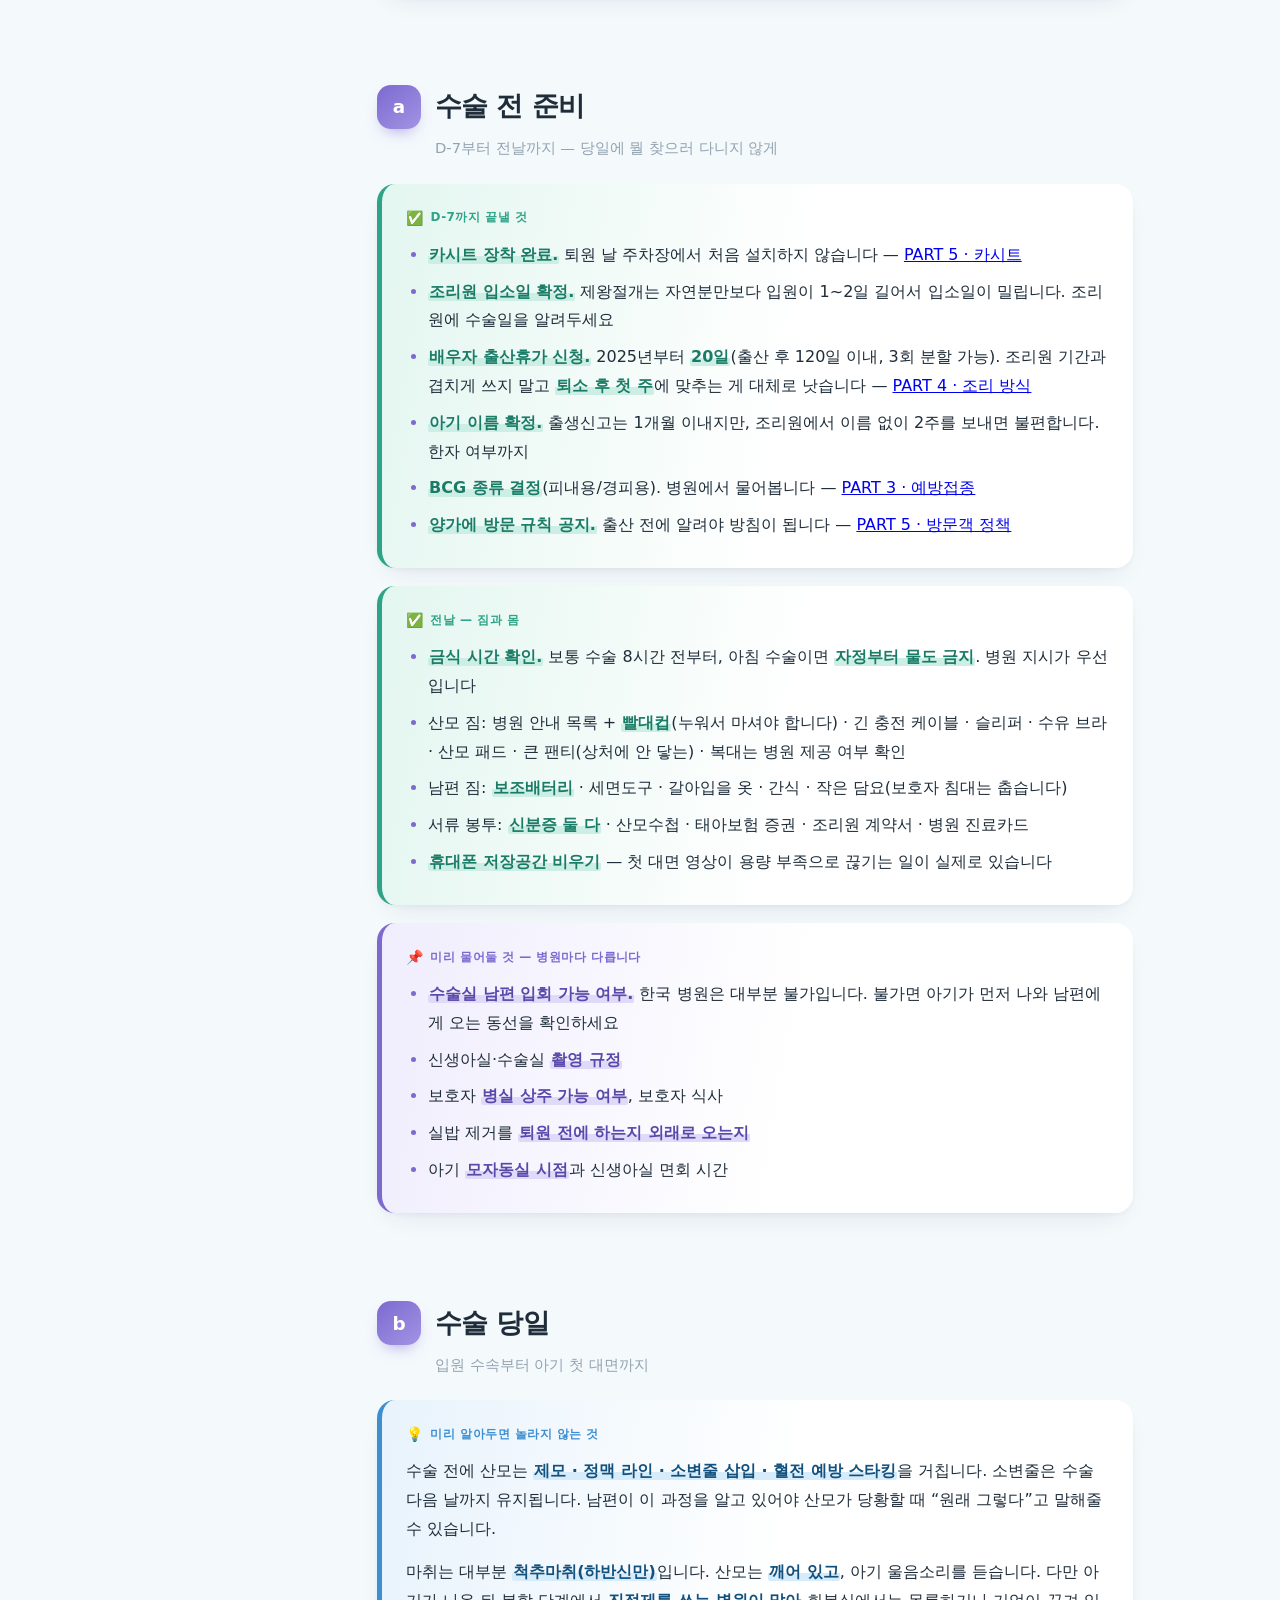
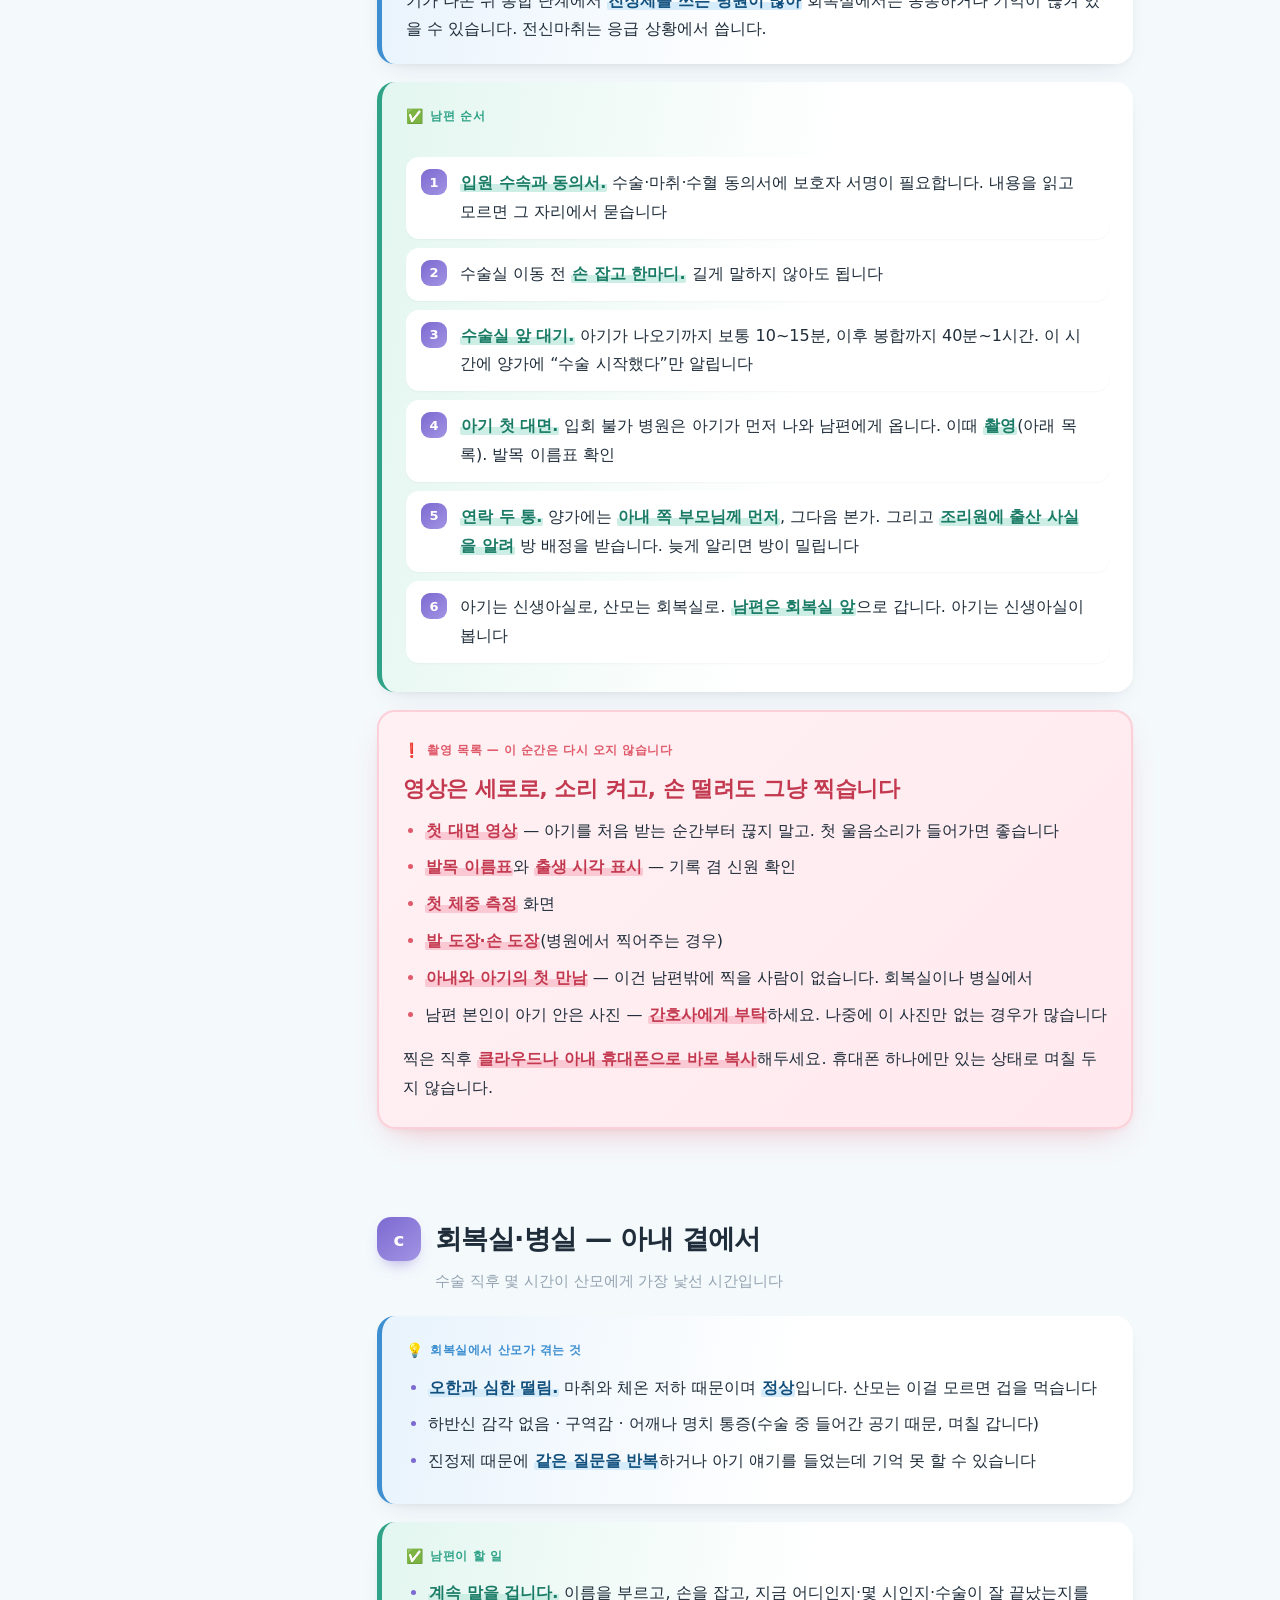
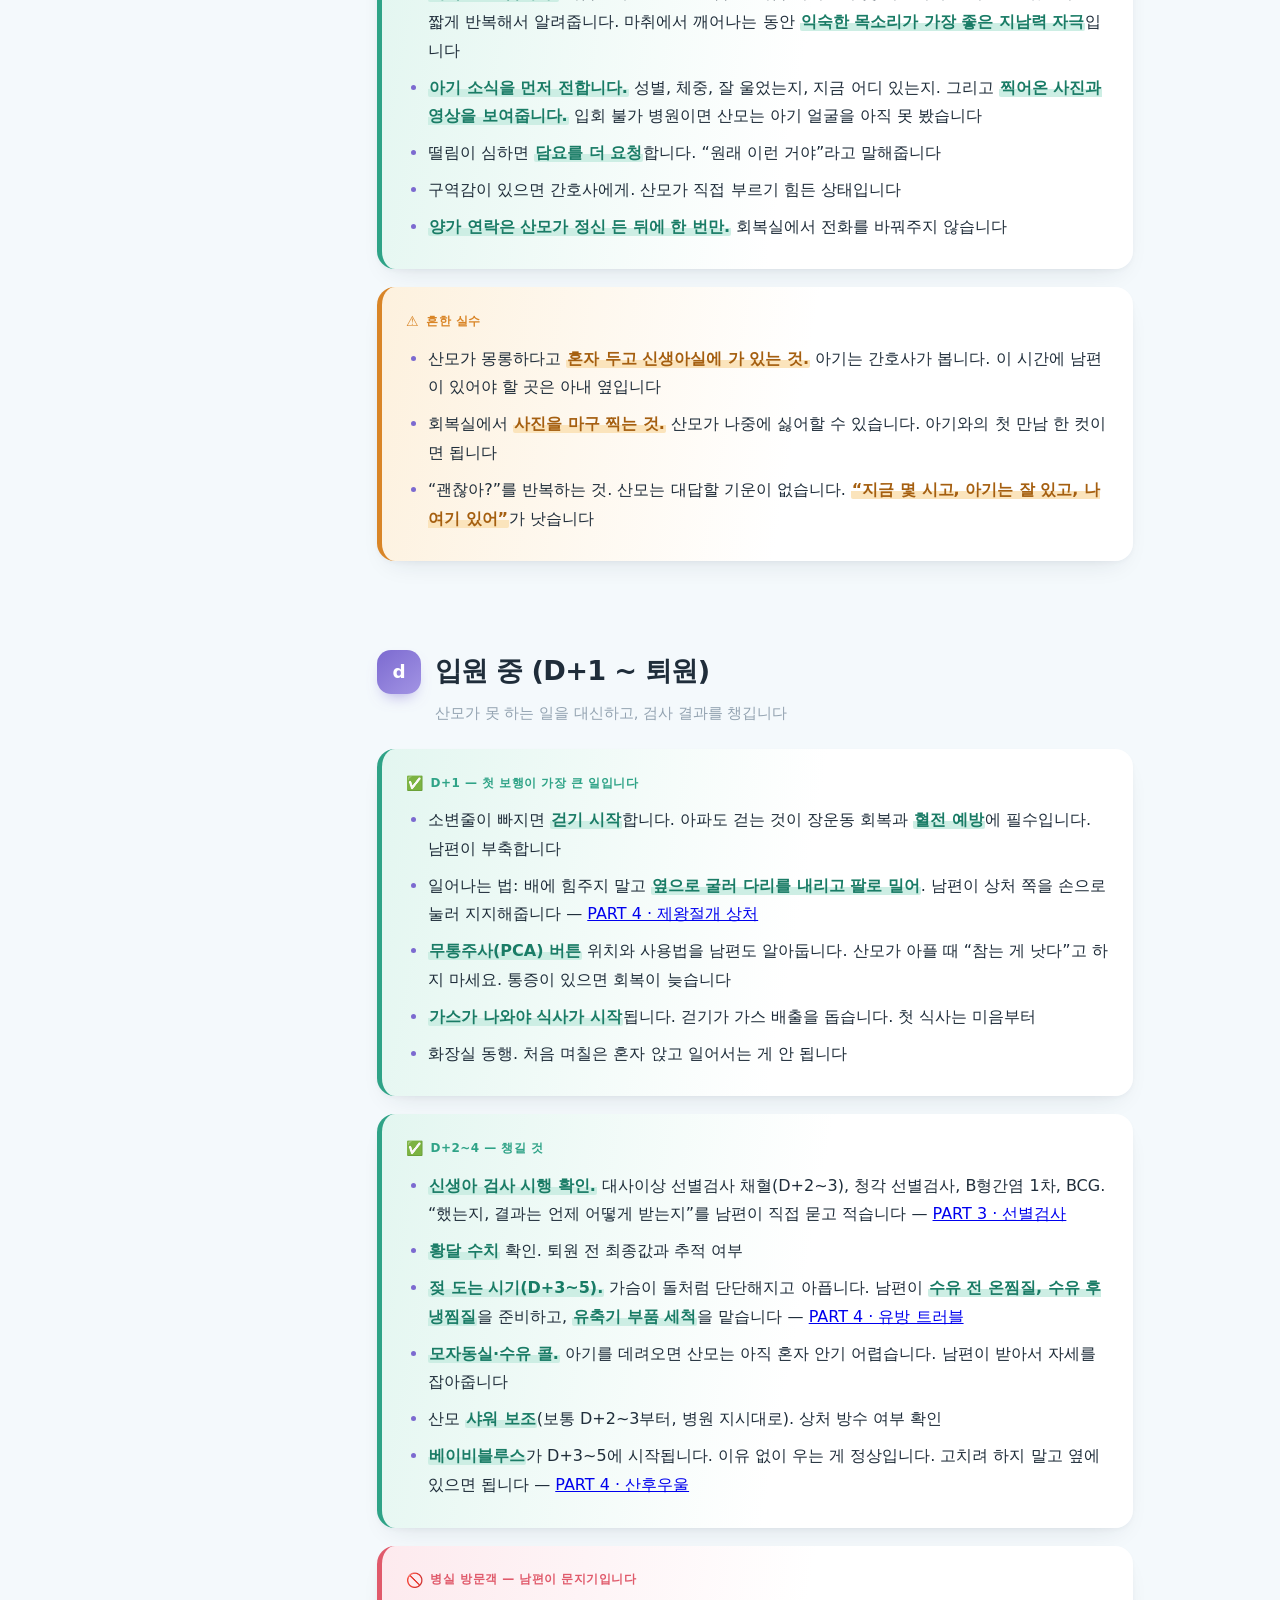
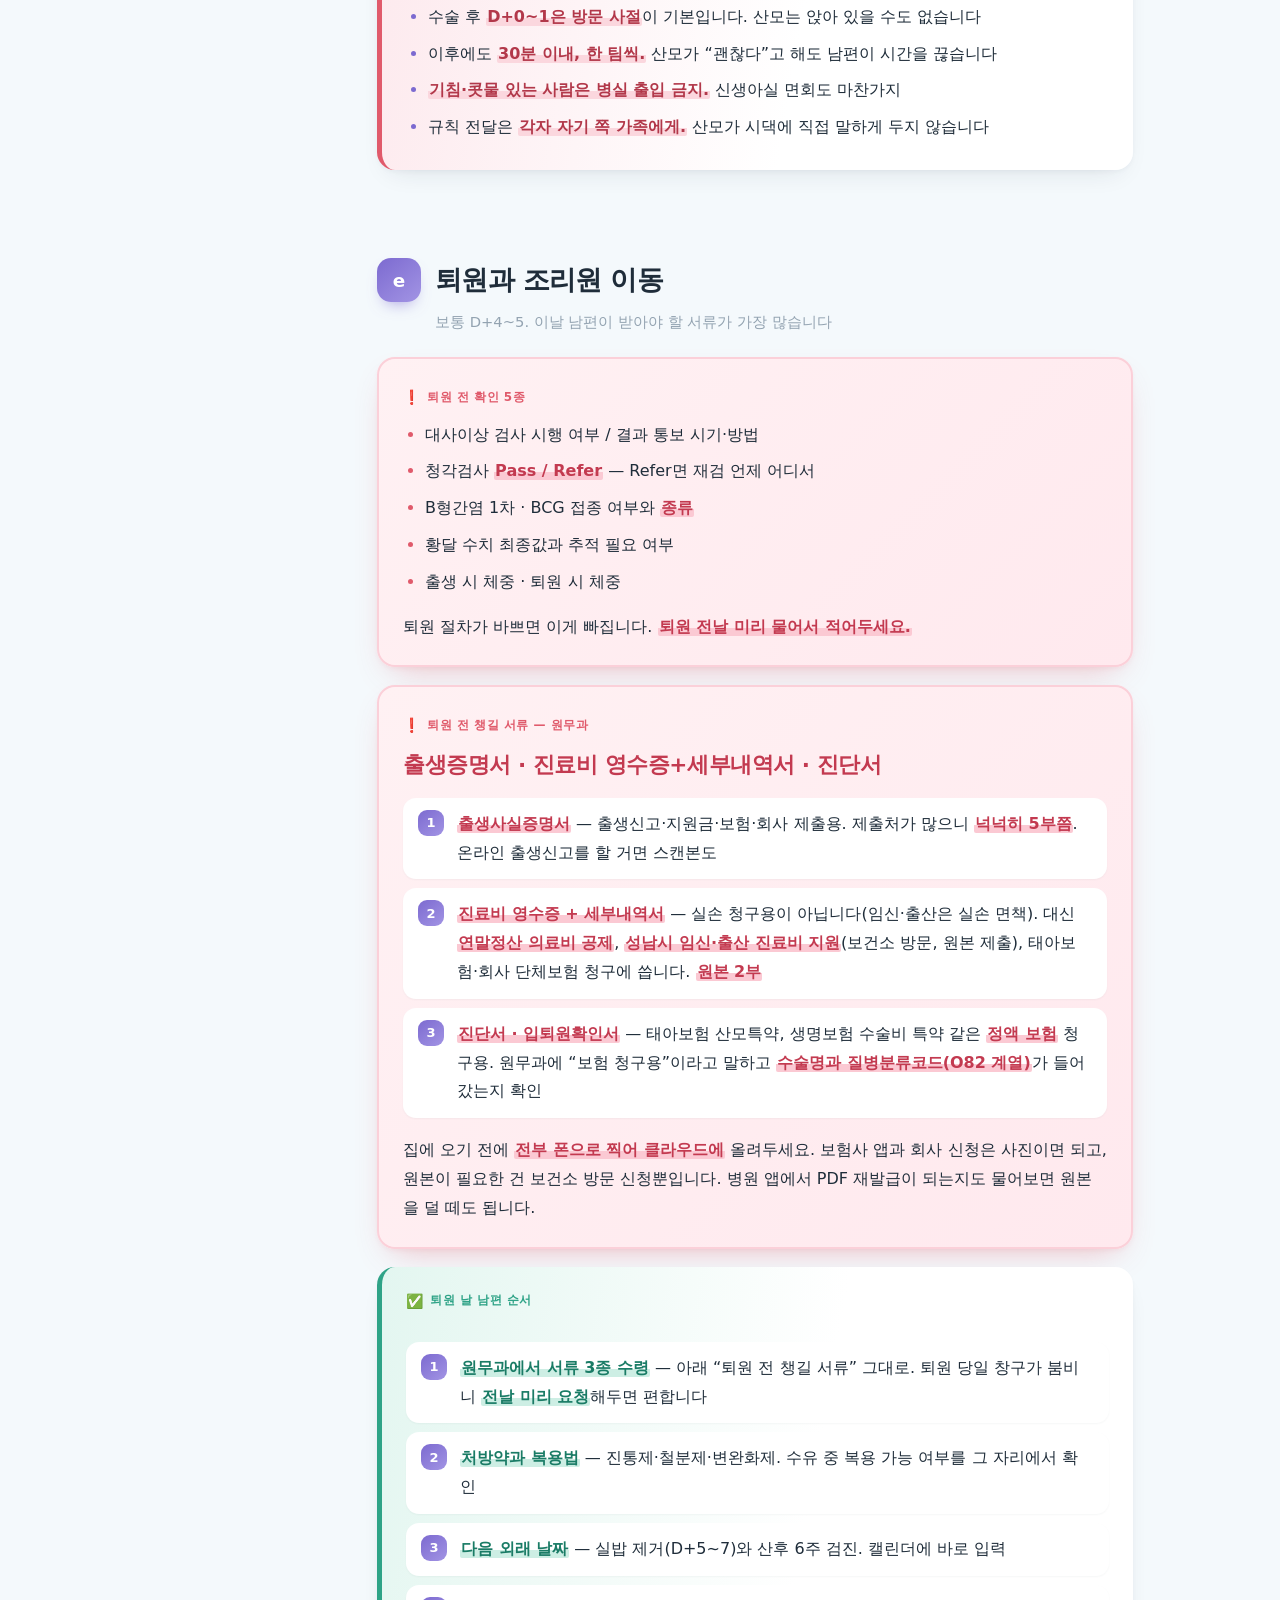
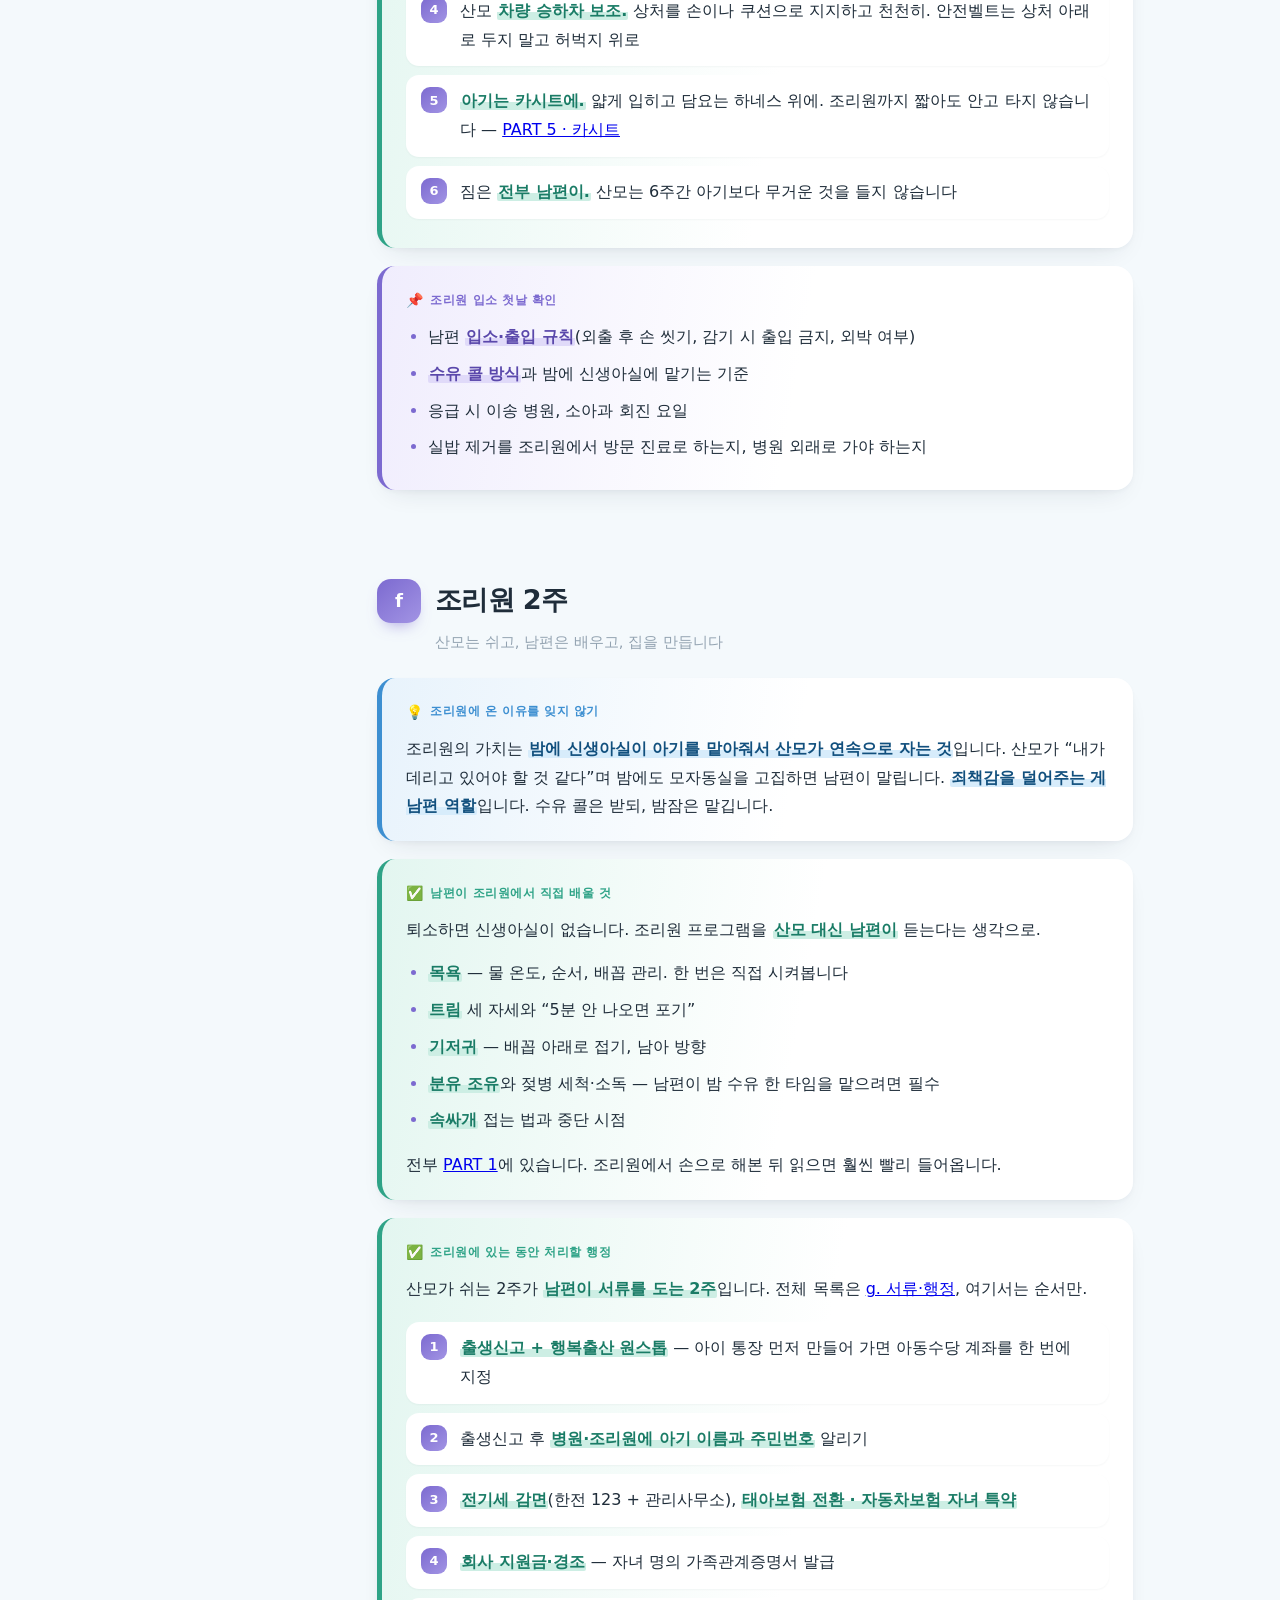
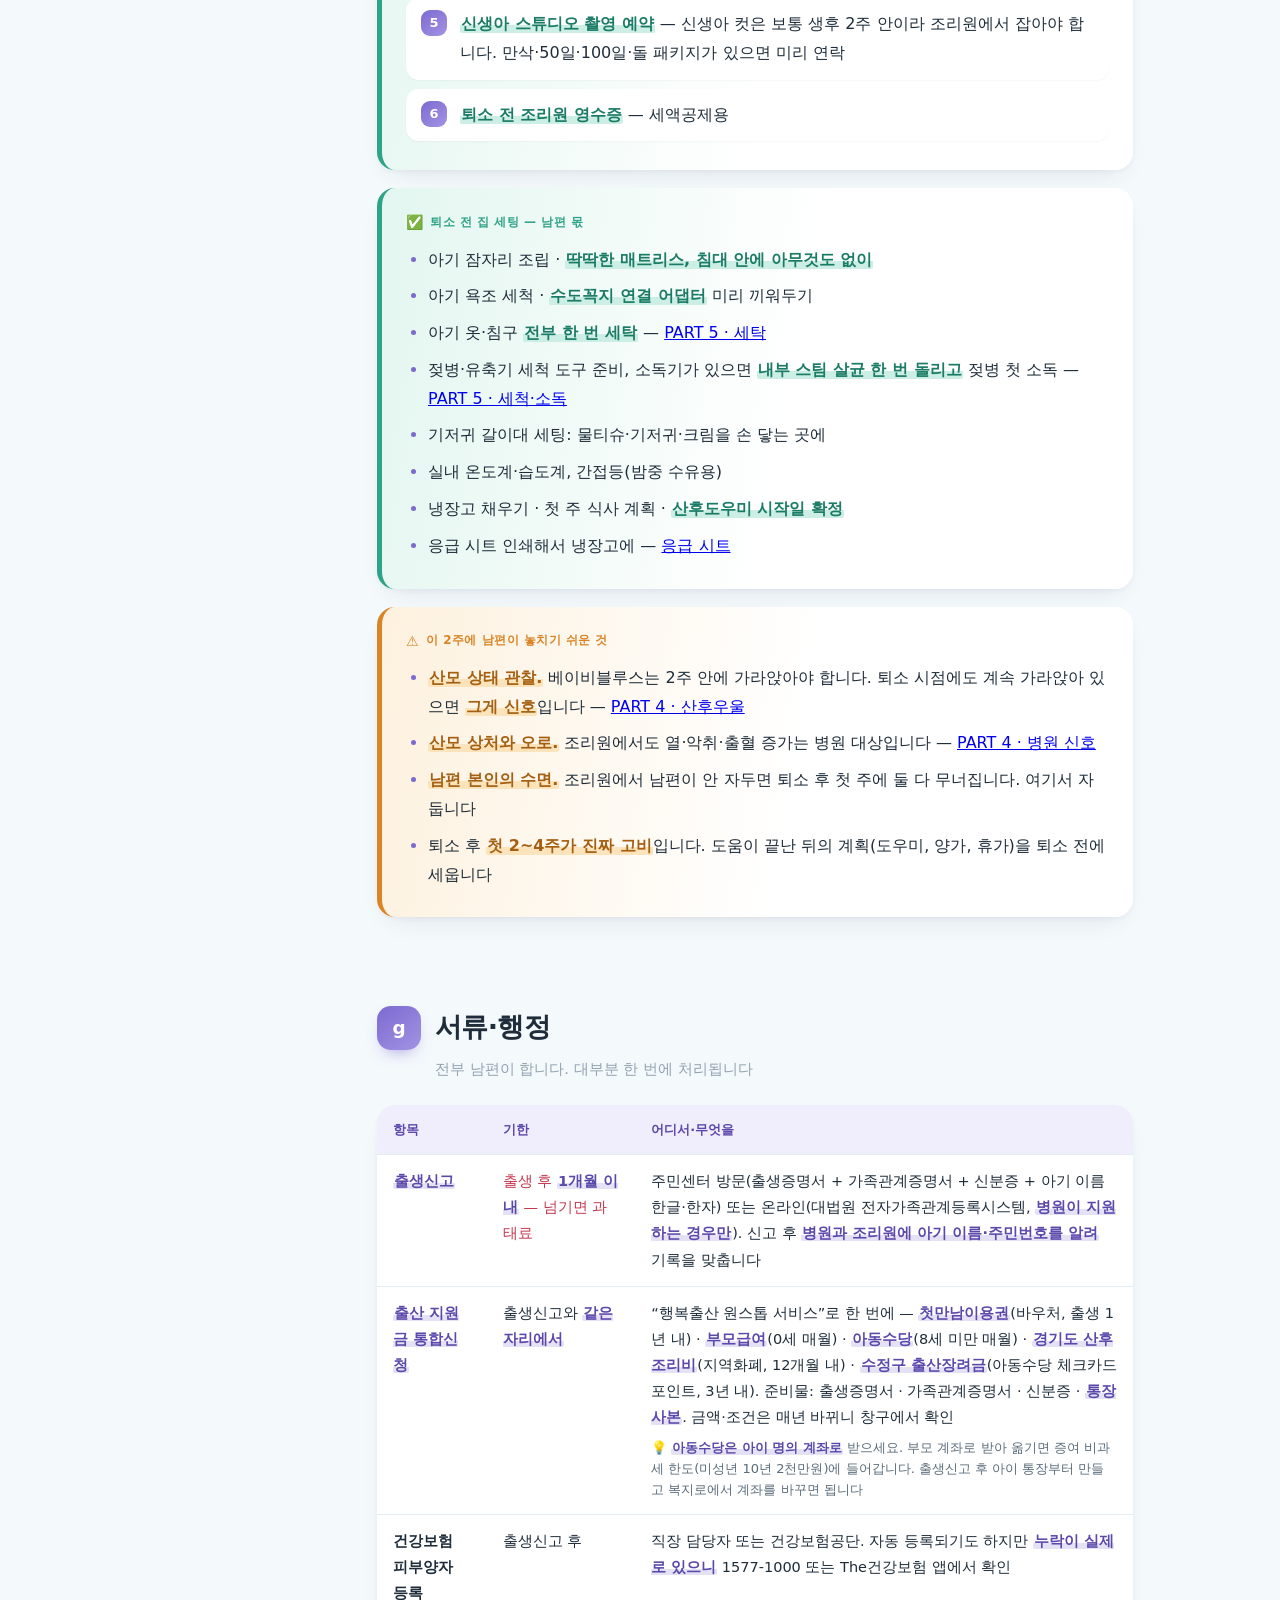
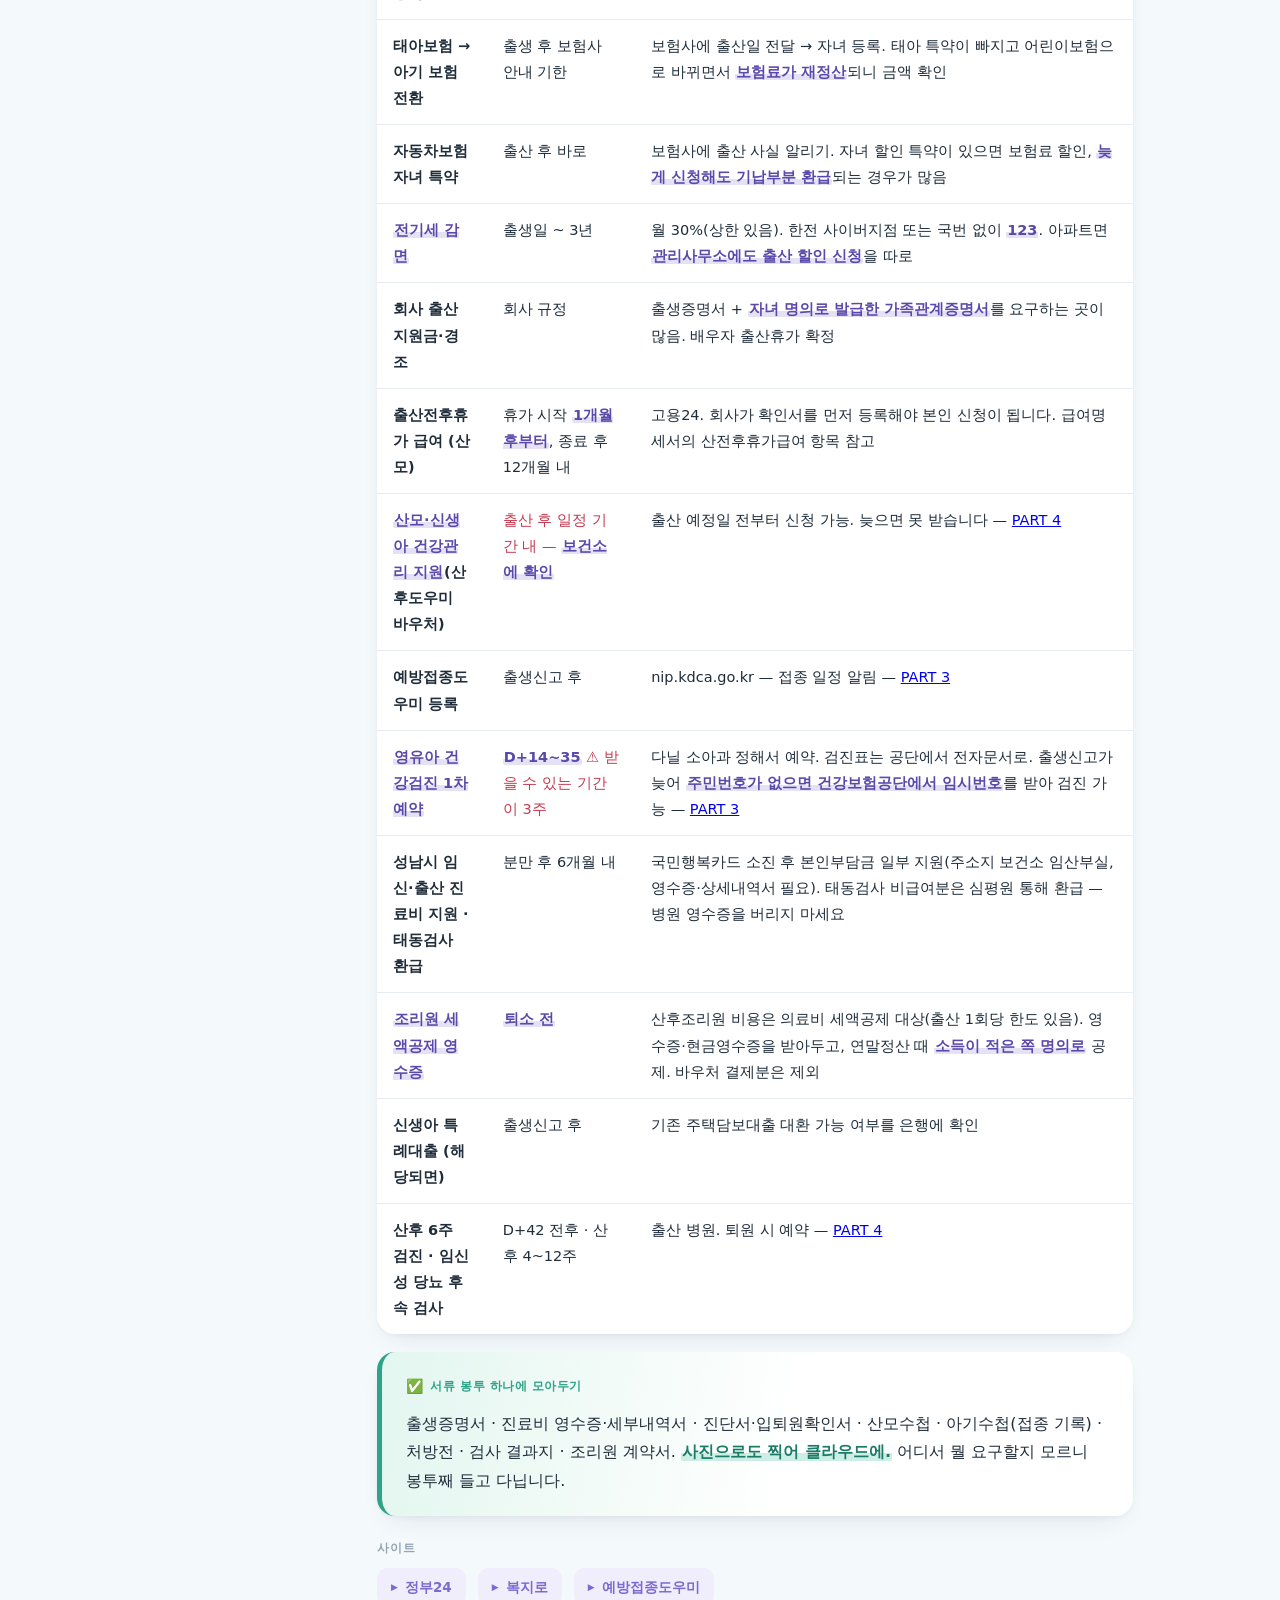
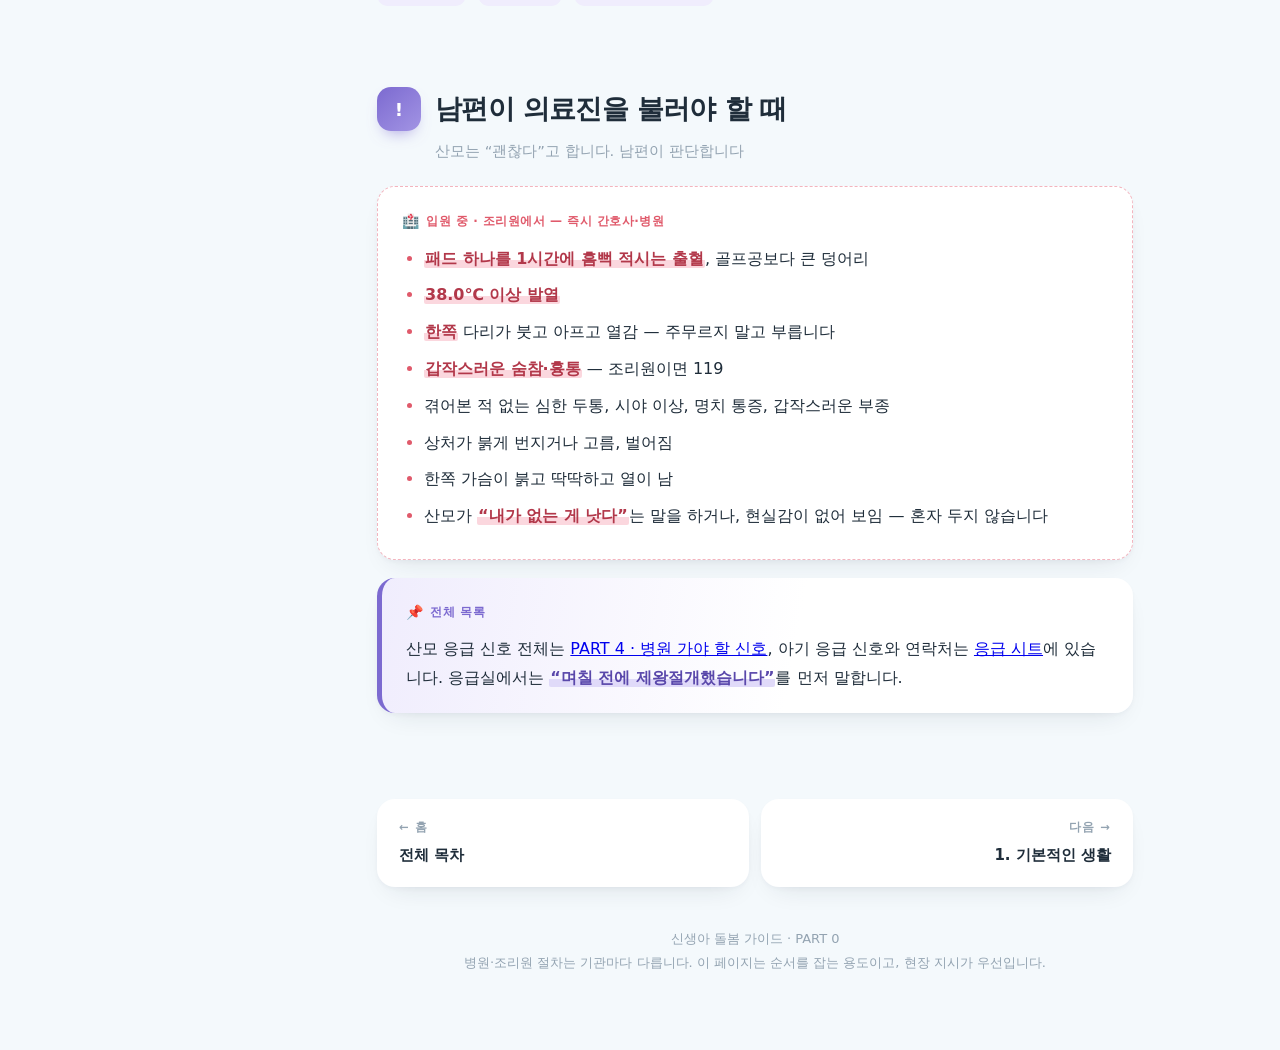
==== commit 7dd557e4: "feat: 퇴원 전 챙길 서류 3종을 PART 0과 달력에 추가 Co-Authored-By: Claude Fable 5.1 <noreply@anthropic.com>" ====
--- a/birth.html
+++ b/birth.html
@@ -68,7 +68,7 @@
         <tr><td class="bad">D+0</td><td class="bad wrapok"><strong>수술 (보통 1시간 내외)</strong> · 회복실 1~2시간 · 병실</td><td class="bad wrapok">동의서 서명 · 수술실 앞 대기 · <strong>아기 첫 대면 촬영</strong> · 회복실에서 말 걸기 · 양가 소식 전달</td></tr>
         <tr><td>D+1</td><td class="wrapok">소변줄 제거 · <strong>첫 보행</strong> · 가스 나오면 식사 시작</td><td class="wrapok">부축해서 걷기 · 무통주사 버튼 위치 확인 · 방문객 통제 시작</td></tr>
         <tr><td>D+2~3</td><td class="wrapok">대사이상 선별검사 채혈 · 청각검사 · <strong>젖 도는 시기(울혈)</strong></td><td class="wrapok">검사 시행 여부 확인 · 온찜질·냉찜질 준비 · 유축기 세척</td></tr>
-        <tr><td>D+4~5</td><td class="wrapok"><strong>퇴원</strong> → 조리원 입소</td><td class="wrapok">퇴원 체크리스트 5종 · 출생증명서 수령 · 처방약 · 카시트 첫 사용</td></tr>
+        <tr><td>D+4~5</td><td class="wrapok"><strong>퇴원</strong> → 조리원 입소</td><td class="wrapok">퇴원 체크리스트 5종 · <strong>서류 3종 수령</strong>(출생증명서·영수증+세부내역서·진단서) · 처방약 · 카시트 첫 사용</td></tr>
         <tr><td>D+5~7</td><td class="wrapok">실밥·스테이플 제거(외래 또는 조리원 방문 진료)</td><td class="wrapok">외래 예약 확인 · <strong>출생신고 + 지원금 통합신청</strong> · 전기세 감면 · 보험 자녀 등록</td></tr>
         <tr><td>~D+14</td><td class="wrapok">조리원 생활 · 베이비블루스 구간</td><td class="wrapok">목욕·트림·기저귀 직접 배우기 · 집 세팅 · 스튜디오 촬영 예약 · <strong>퇴소 전 세액공제 영수증</strong></td></tr>
         <tr><td>D+18~19</td><td class="wrapok"><strong>조리원 퇴소</strong> → 집</td><td class="wrapok">여기부터 <a href="part1.html">PART 1</a></td></tr>
@@ -247,10 +247,21 @@
     <p>퇴원 절차가 바쁘면 이게 빠집니다. <strong>퇴원 전날 미리 물어서 적어두세요.</strong></p>
   </div>
 
+  <div class="box critical">
+    <span class="label">퇴원 전 챙길 서류 — 원무과</span>
+    <p class="big">출생증명서 · 진료비 영수증+세부내역서 · 진단서</p>
+    <ol class="steps">
+      <li><strong>출생사실증명서</strong> — 출생신고·지원금·보험·회사 제출용. 제출처가 많으니 <strong>넉넉히 5부쯤</strong>. 온라인 출생신고를 할 거면 스캔본도</li>
+      <li><strong>진료비 영수증 + 세부내역서</strong> — 실손 청구용이 아닙니다(임신·출산은 실손 면책). 대신 <strong>연말정산 의료비 공제</strong>, <strong>성남시 임신·출산 진료비 지원</strong>(보건소 방문, 원본 제출), 태아보험·회사 단체보험 청구에 씁니다. <strong>원본 2부</strong></li>
+      <li><strong>진단서 · 입퇴원확인서</strong> — 태아보험 산모특약, 생명보험 수술비 특약 같은 <strong>정액 보험</strong> 청구용. 원무과에 “보험 청구용”이라고 말하고 <strong>수술명과 질병분류코드(O82 계열)</strong>가 들어갔는지 확인</li>
+    </ol>
+    <p>집에 오기 전에 <strong>전부 폰으로 찍어 클라우드에</strong> 올려두세요. 보험사 앱과 회사 신청은 사진이면 되고, 원본이 필요한 건 보건소 방문 신청뿐입니다. 병원 앱에서 PDF 재발급이 되는지도 물어보면 원본을 덜 떼도 됩니다.</p>
+  </div>
+
   <div class="box do">
     <span class="label">퇴원 날 남편 순서</span>
     <ol class="steps">
-      <li><strong>출생사실증명서 수령</strong>(원무과) — 출생신고·지원금·보험·회사에 전부 필요하니 <strong>넉넉히 5부쯤</strong>. 온라인 출생신고를 할 거면 <strong>스캔본</strong>도 준비</li>
+      <li><strong>원무과에서 서류 3종 수령</strong> — 아래 “퇴원 전 챙길 서류” 그대로. 퇴원 당일 창구가 붐비니 <strong>전날 미리 요청</strong>해두면 편합니다</li>
       <li><strong>처방약과 복용법</strong> — 진통제·철분제·변완화제. 수유 중 복용 가능 여부를 그 자리에서 확인</li>
       <li><strong>다음 외래 날짜</strong> — 실밥 제거(D+5~7)와 산후 6주 검진. 캘린더에 바로 입력</li>
       <li>산모 <strong>차량 승하차 보조.</strong> 상처를 손이나 쿠션으로 지지하고 천천히. 안전벨트는 상처 아래로 두지 말고 허벅지 위로</li>
@@ -361,7 +372,7 @@
 
   <div class="box do">
     <span class="label">서류 봉투 하나에 모아두기</span>
-    <p>출생증명서 · 산모수첩 · 아기수첩(접종 기록) · 퇴원 서류 · 처방전 · 검사 결과지 · 조리원 계약서. <strong>사진으로도 찍어 클라우드에.</strong> 어디서 뭘 요구할지 모르니 봉투째 들고 다닙니다.</p>
+    <p>출생증명서 · 진료비 영수증·세부내역서 · 진단서·입퇴원확인서 · 산모수첩 · 아기수첩(접종 기록) · 처방전 · 검사 결과지 · 조리원 계약서. <strong>사진으로도 찍어 클라우드에.</strong> 어디서 뭘 요구할지 모르니 봉투째 들고 다닙니다.</p>
   </div>
 
   <div class="refs">
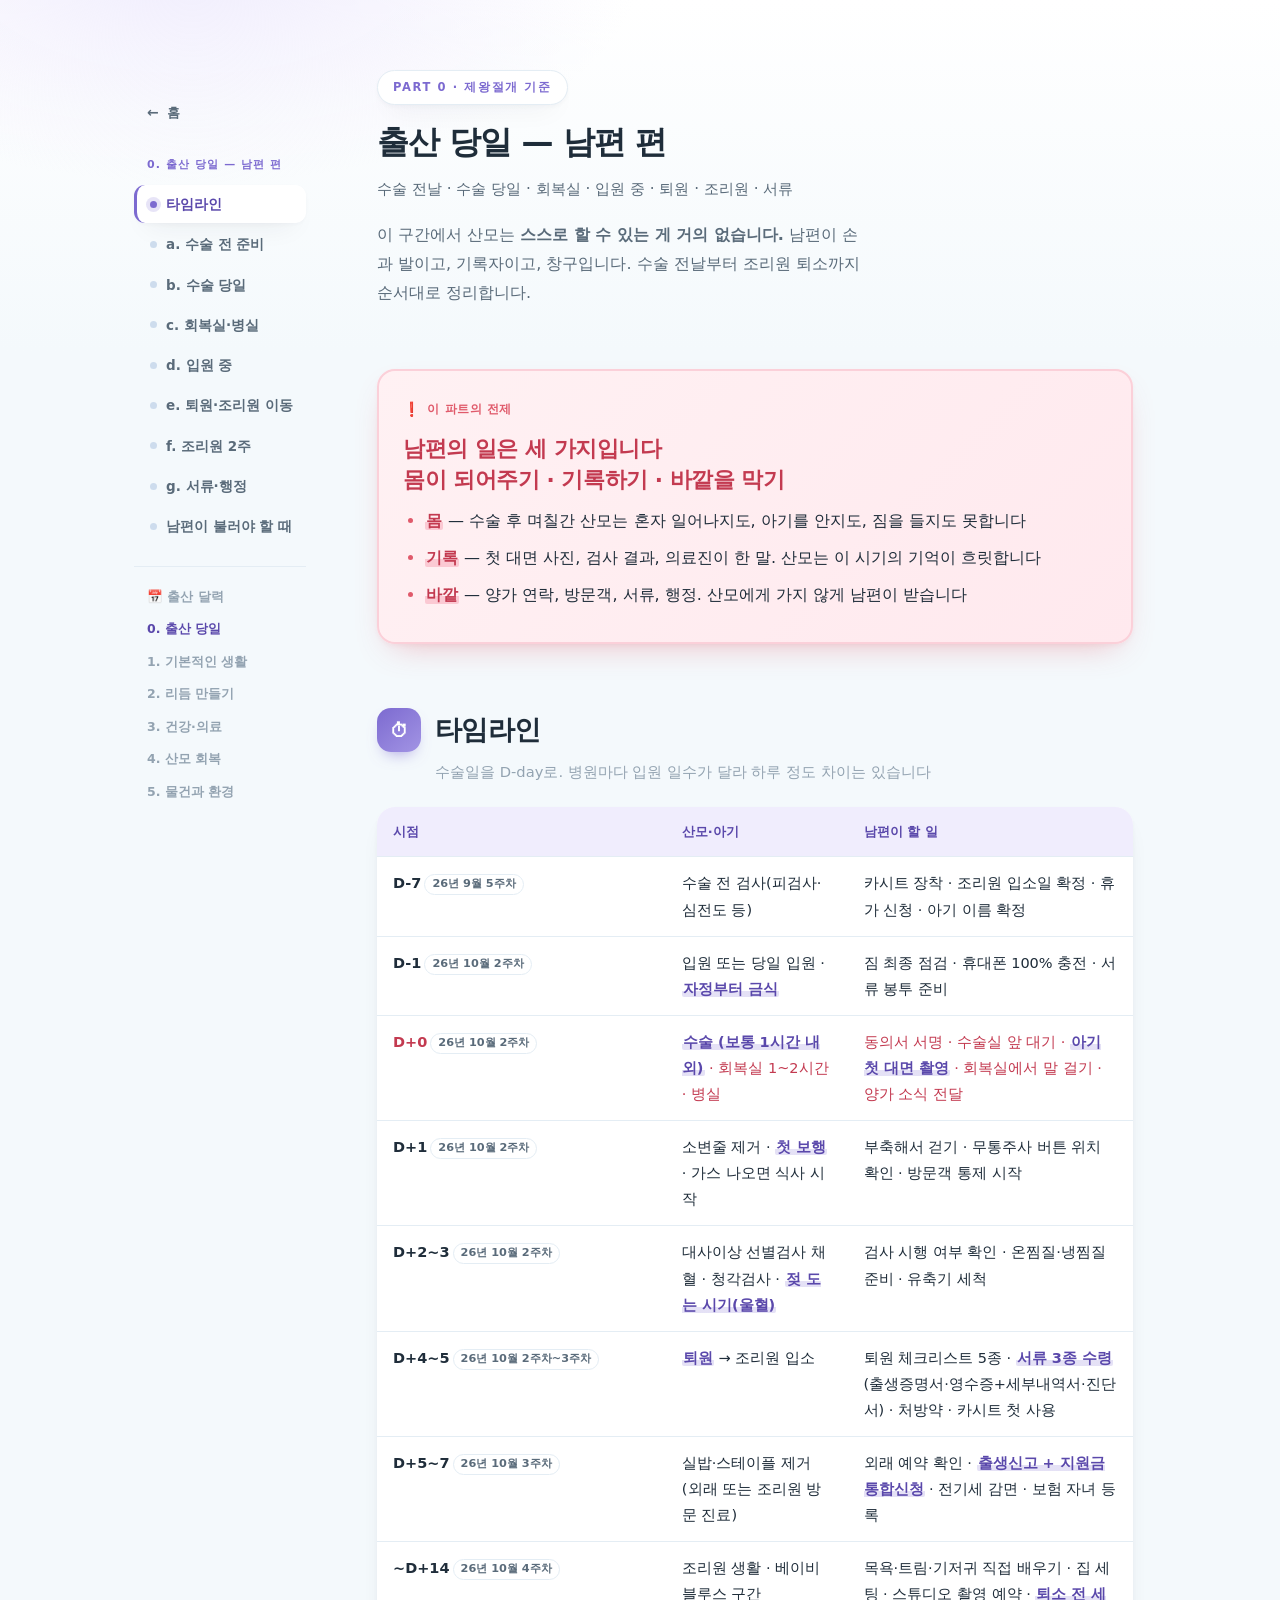
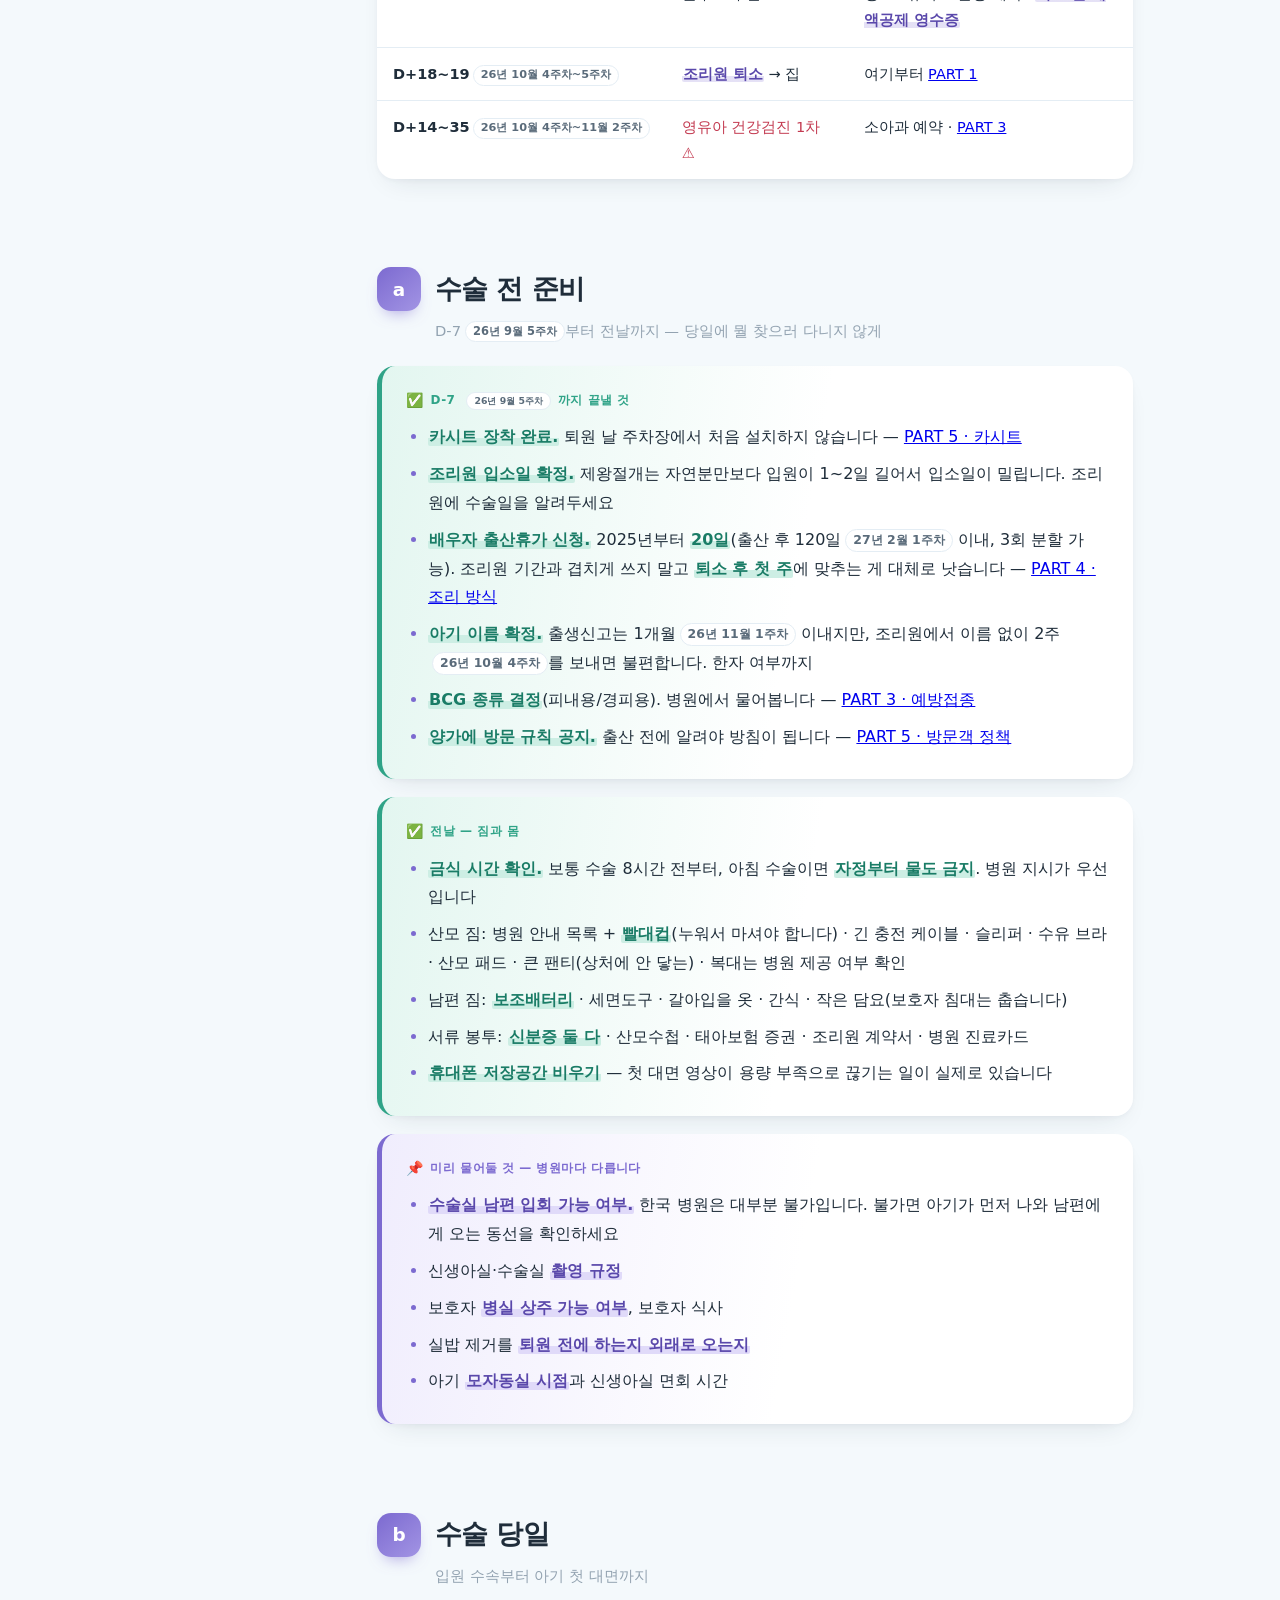
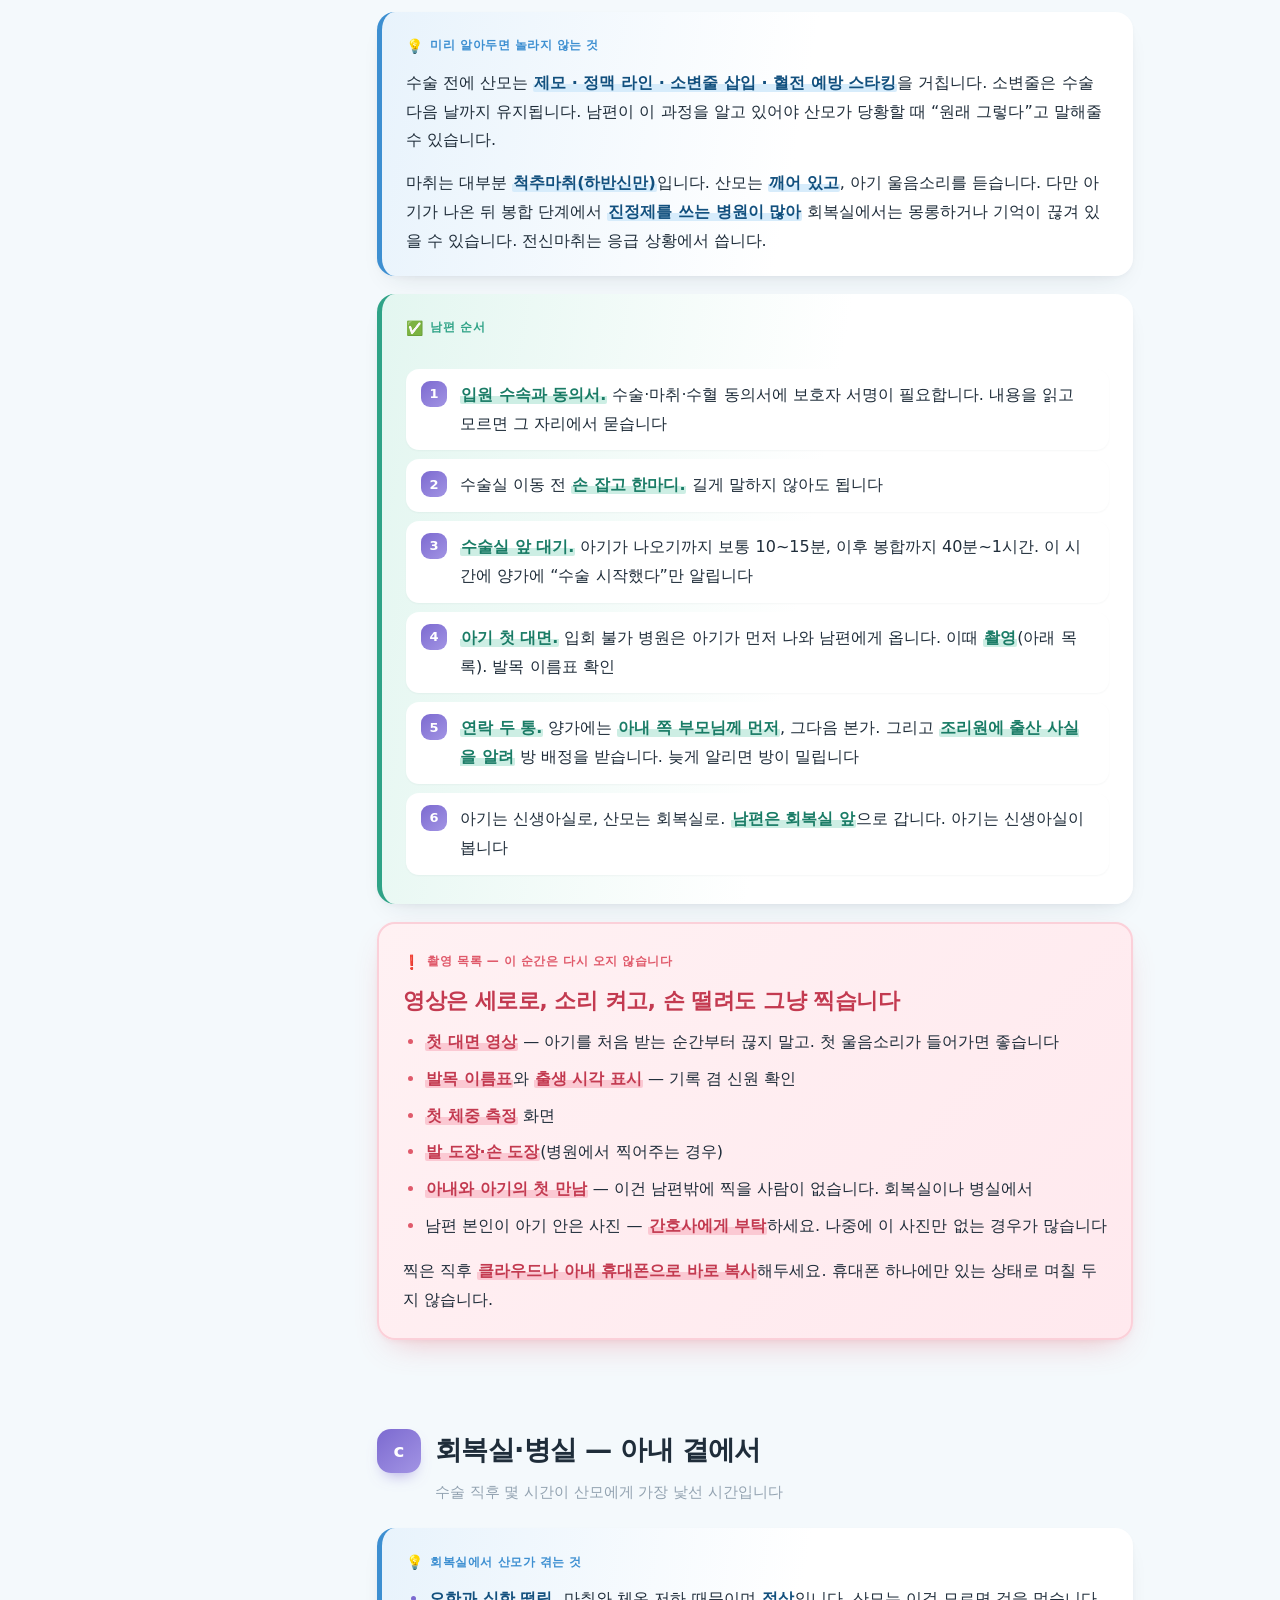
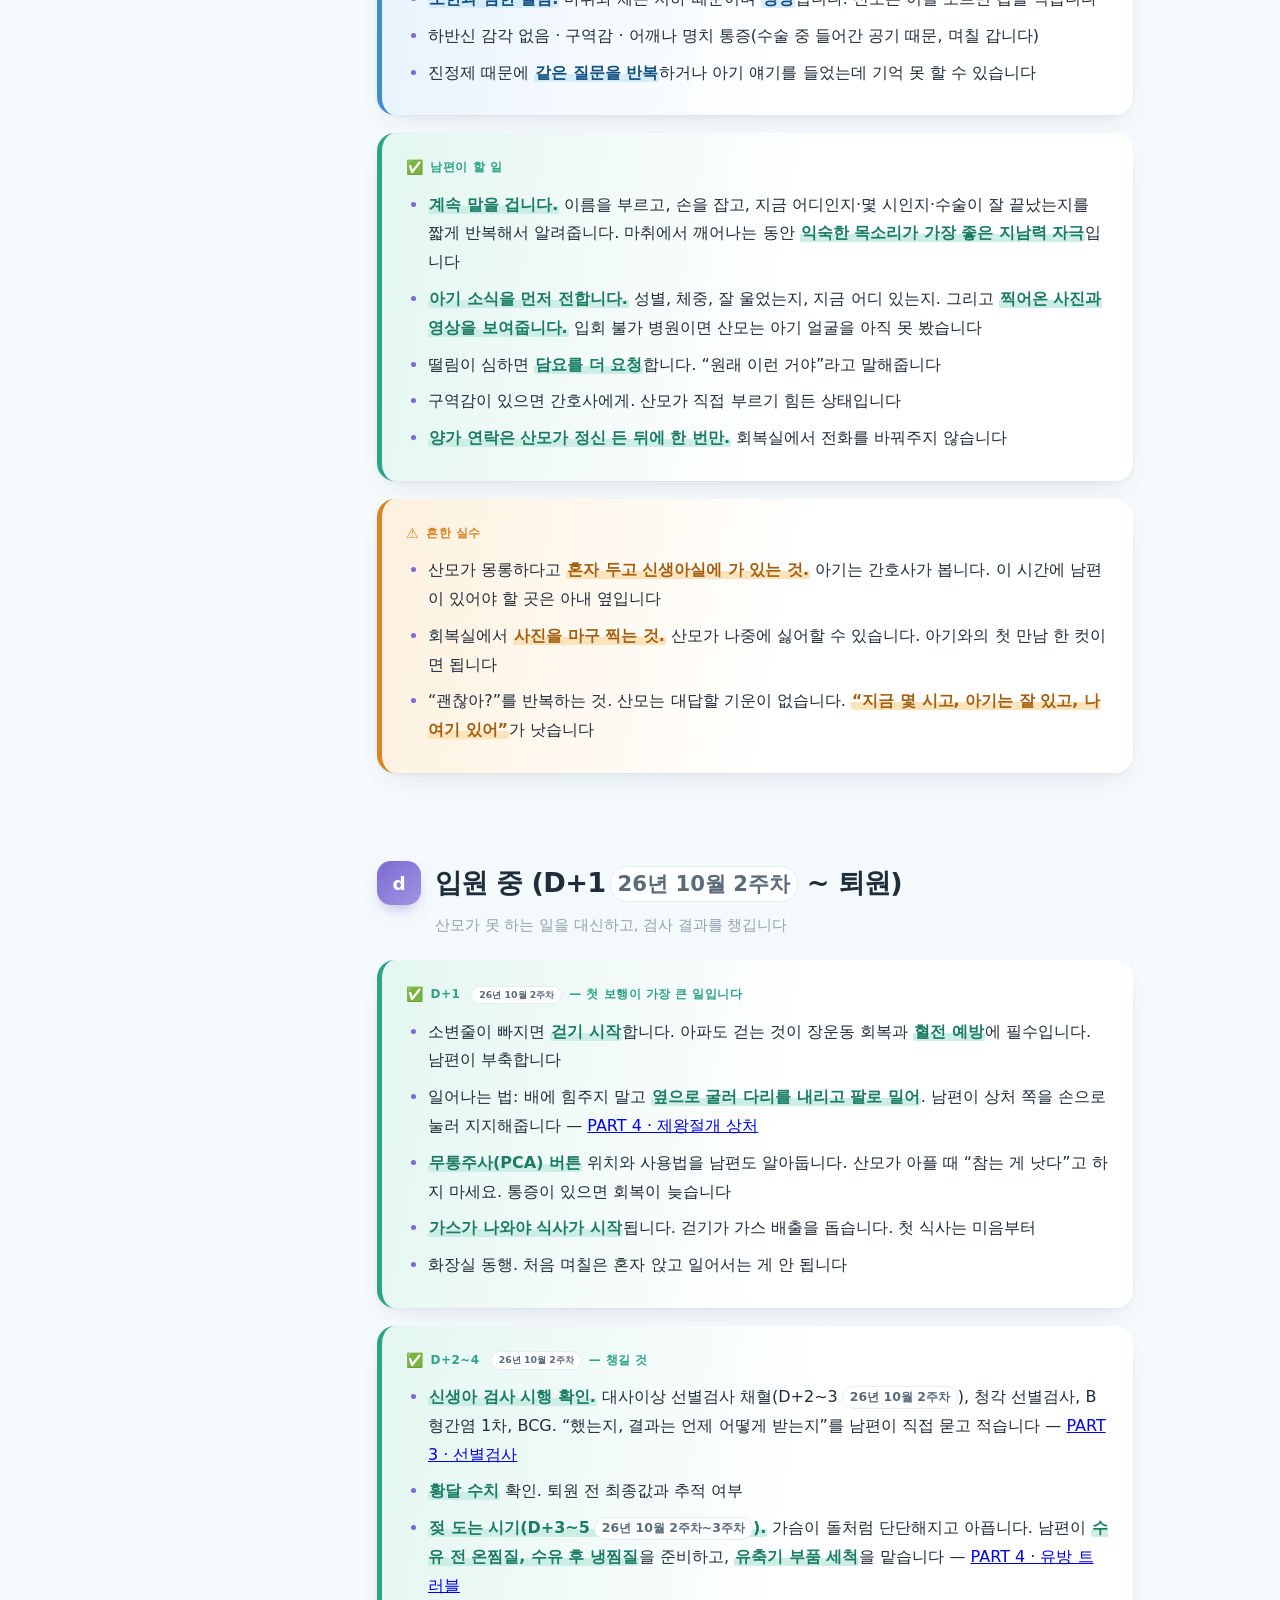
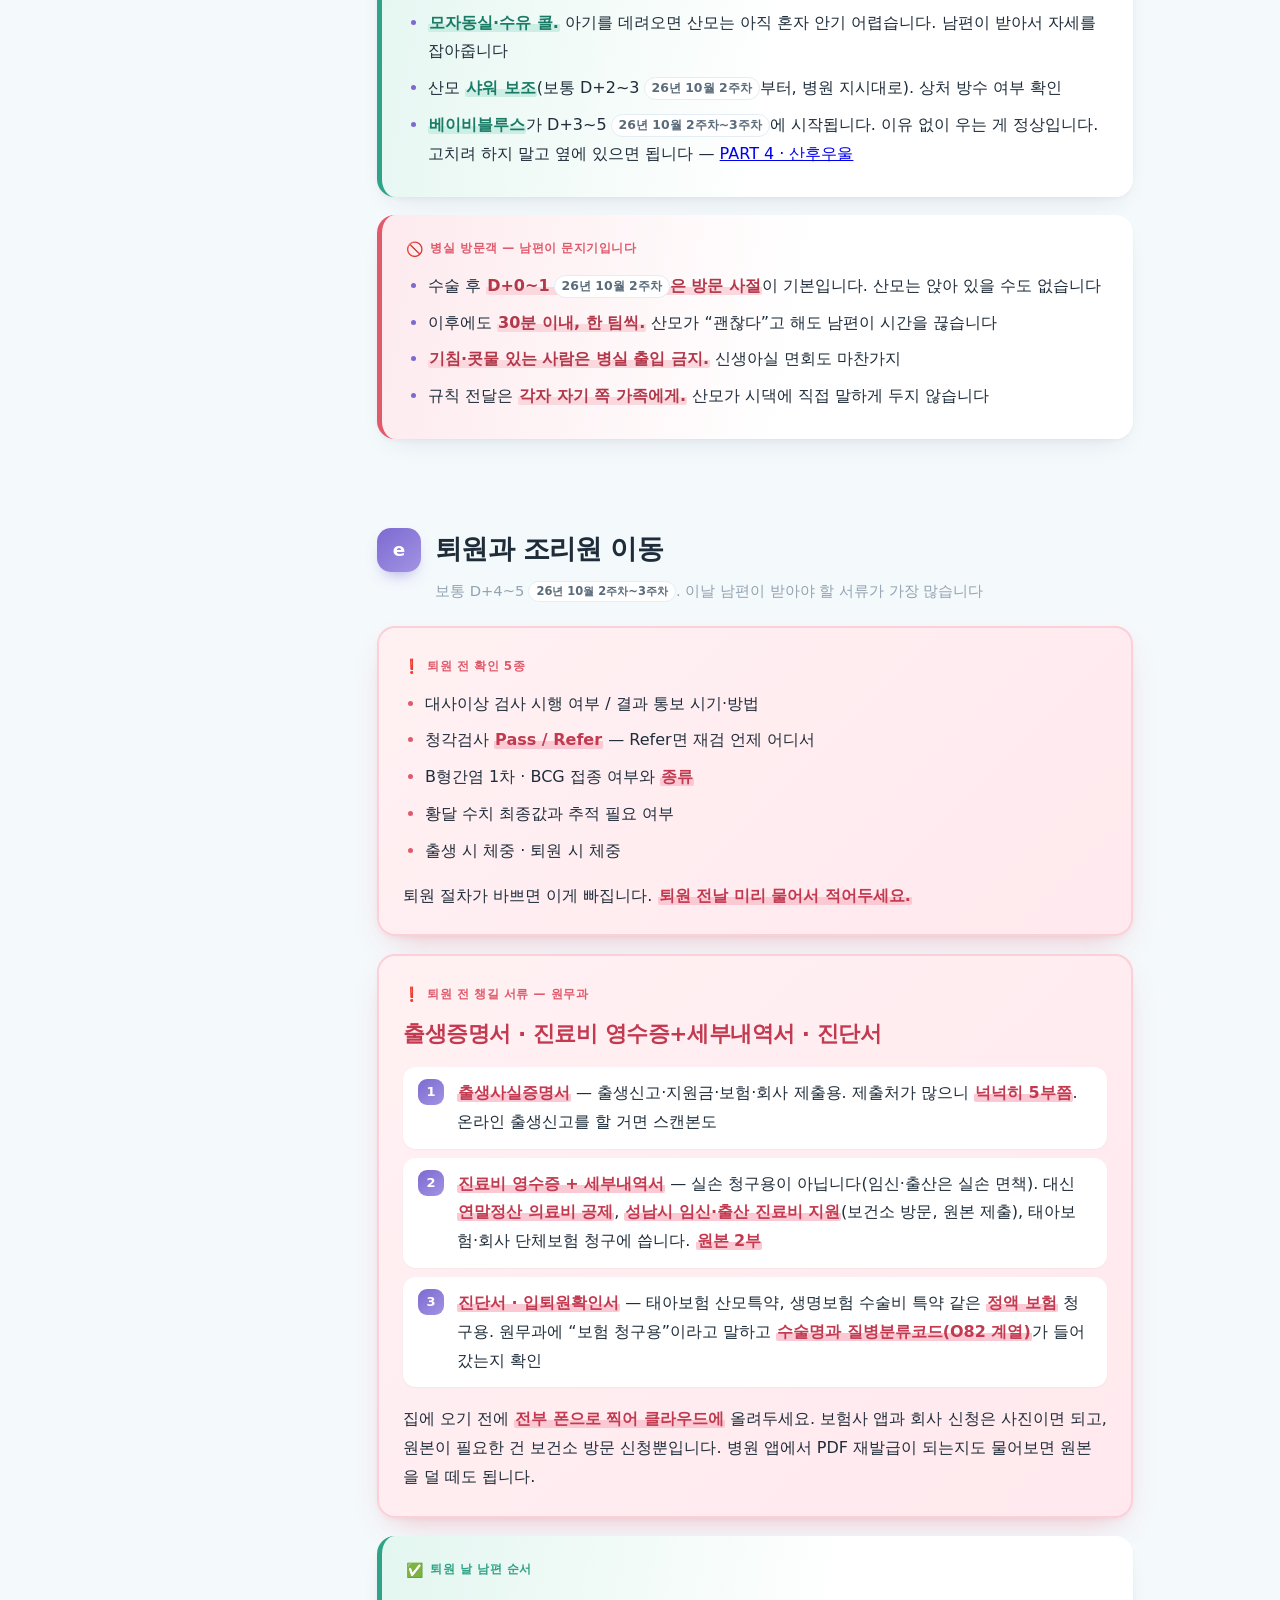
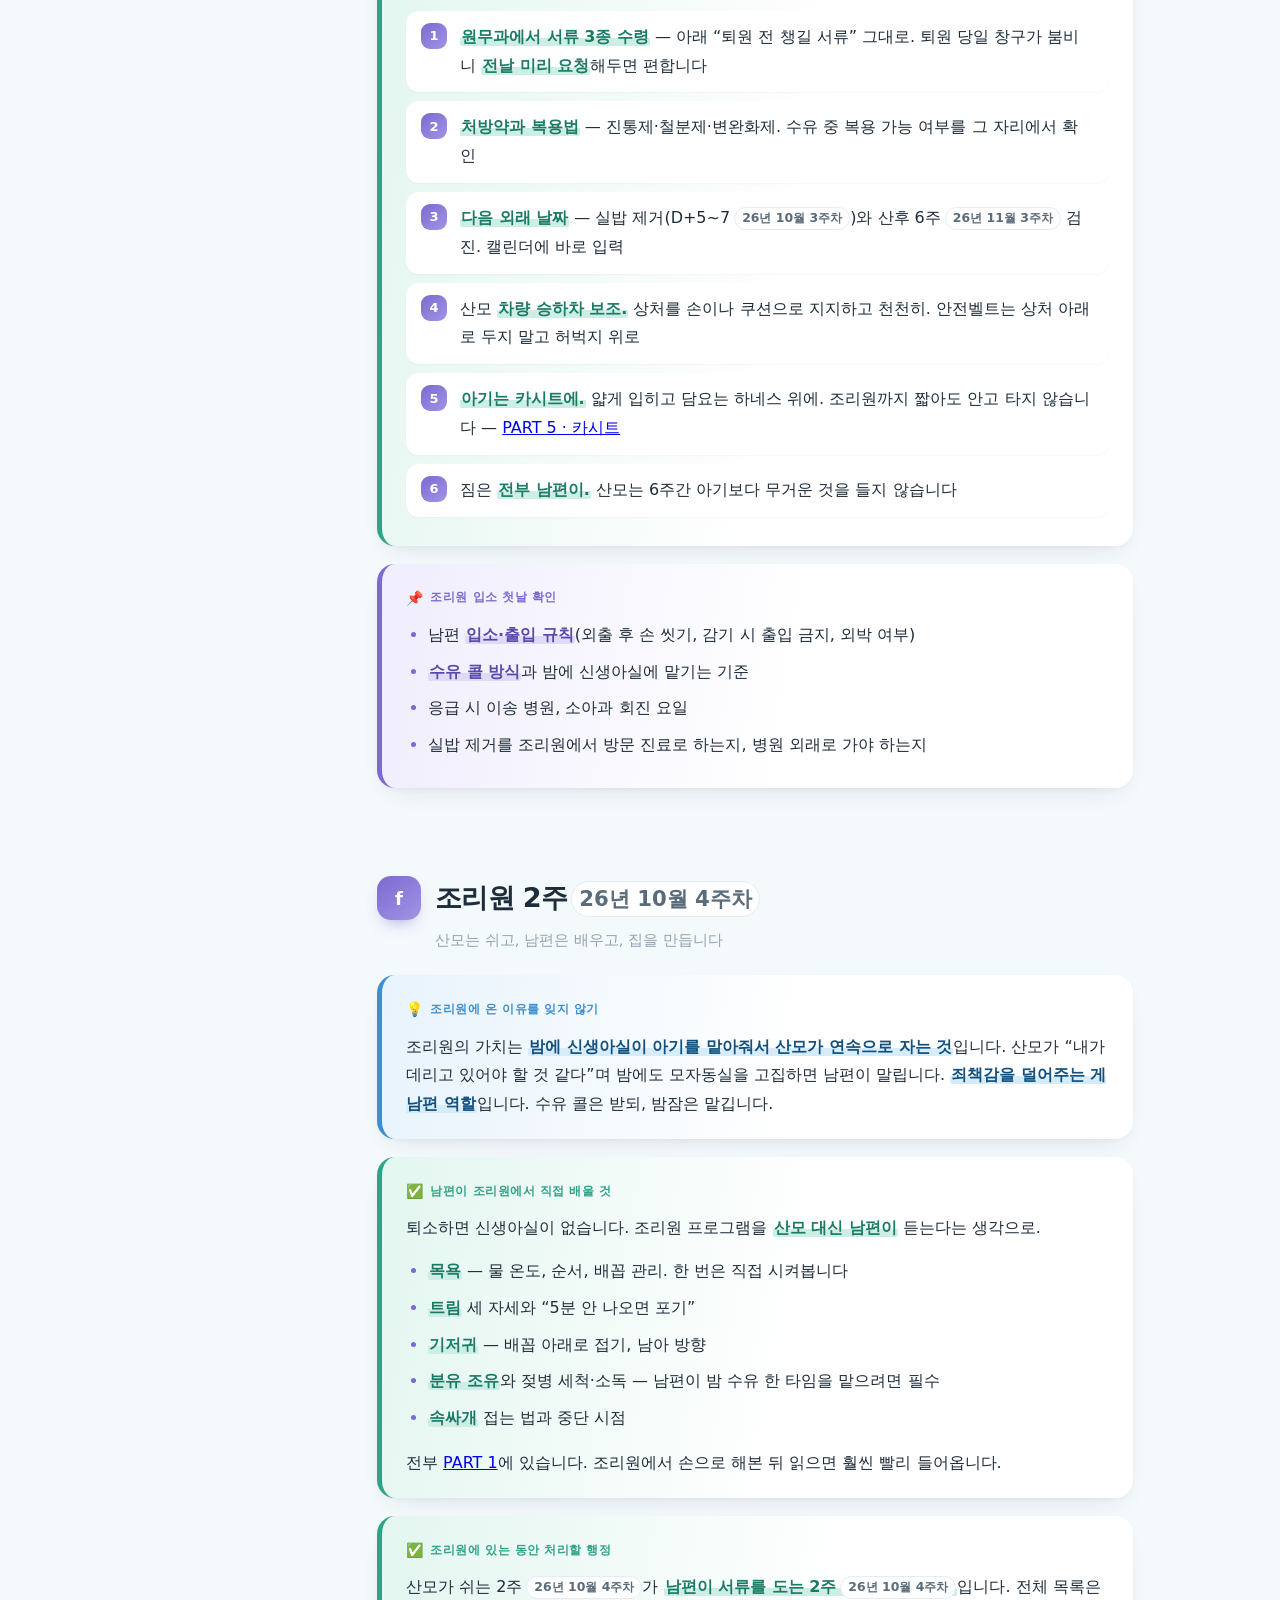
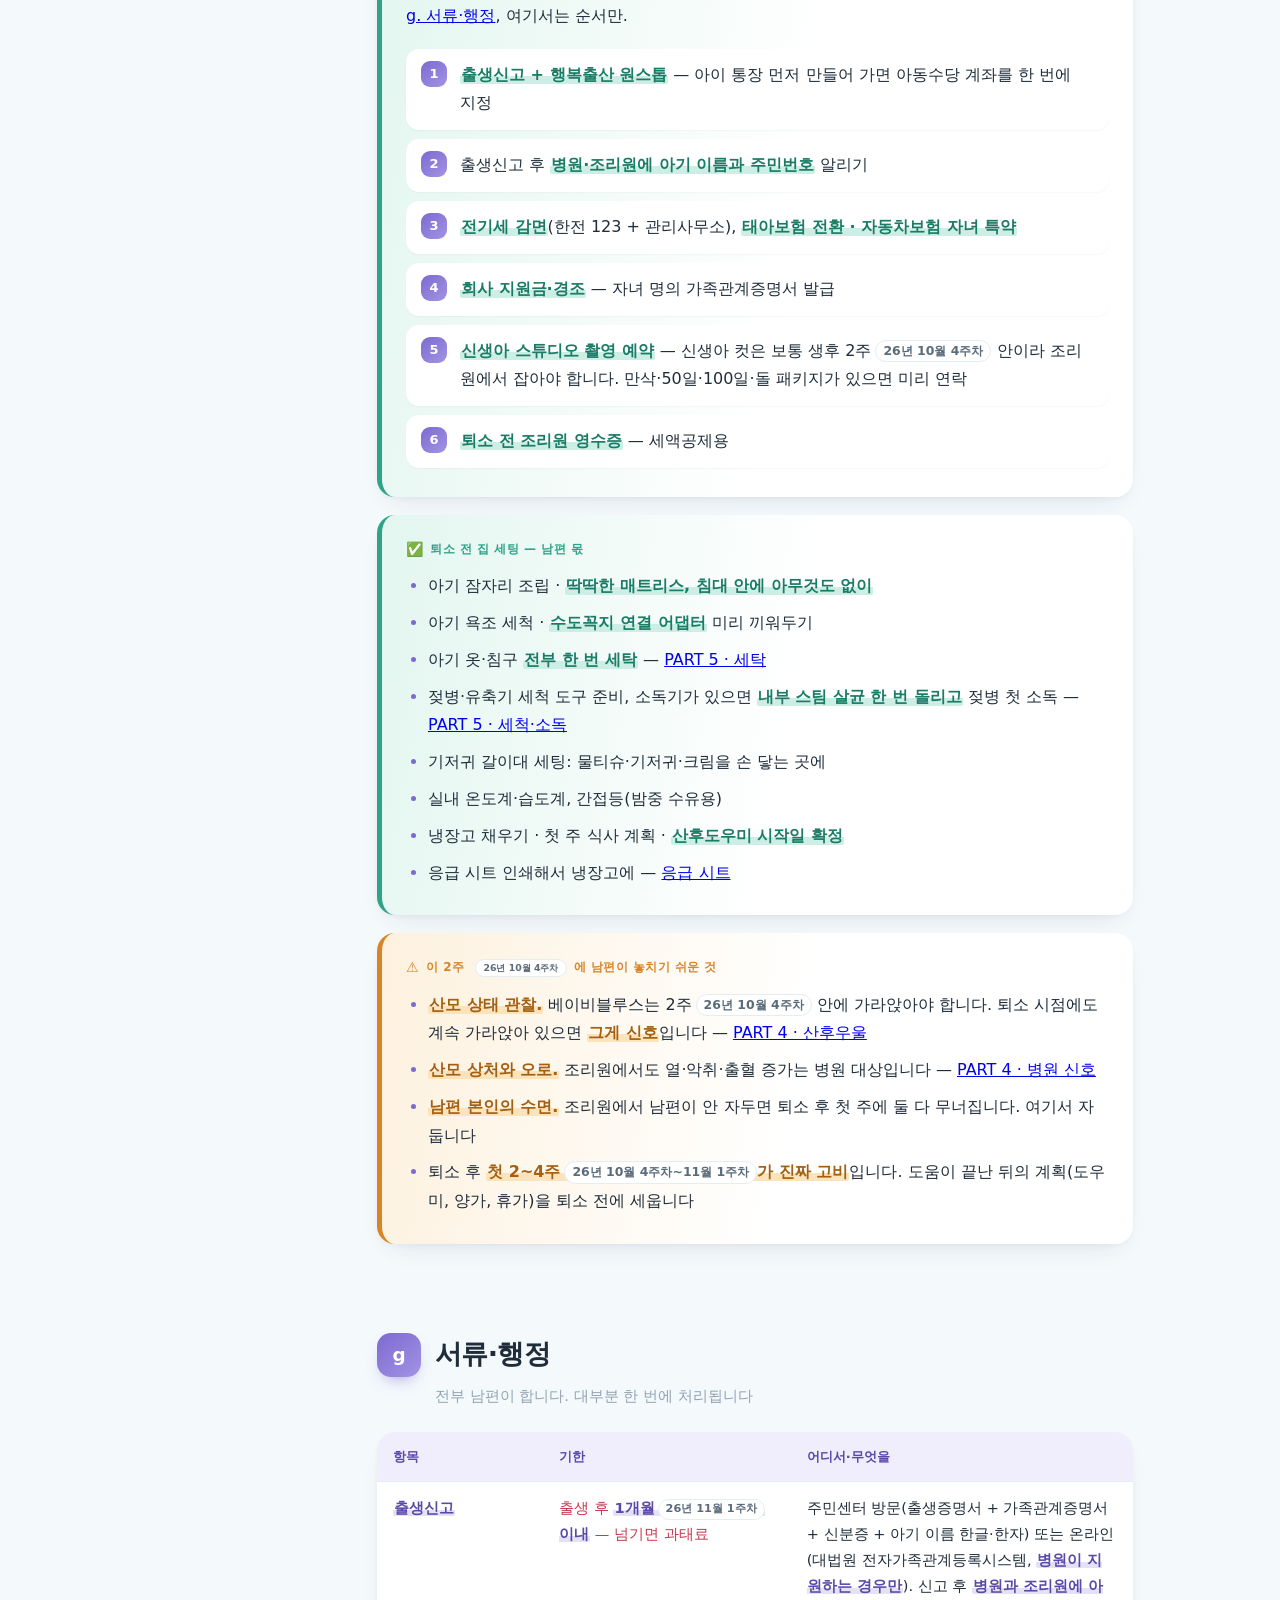
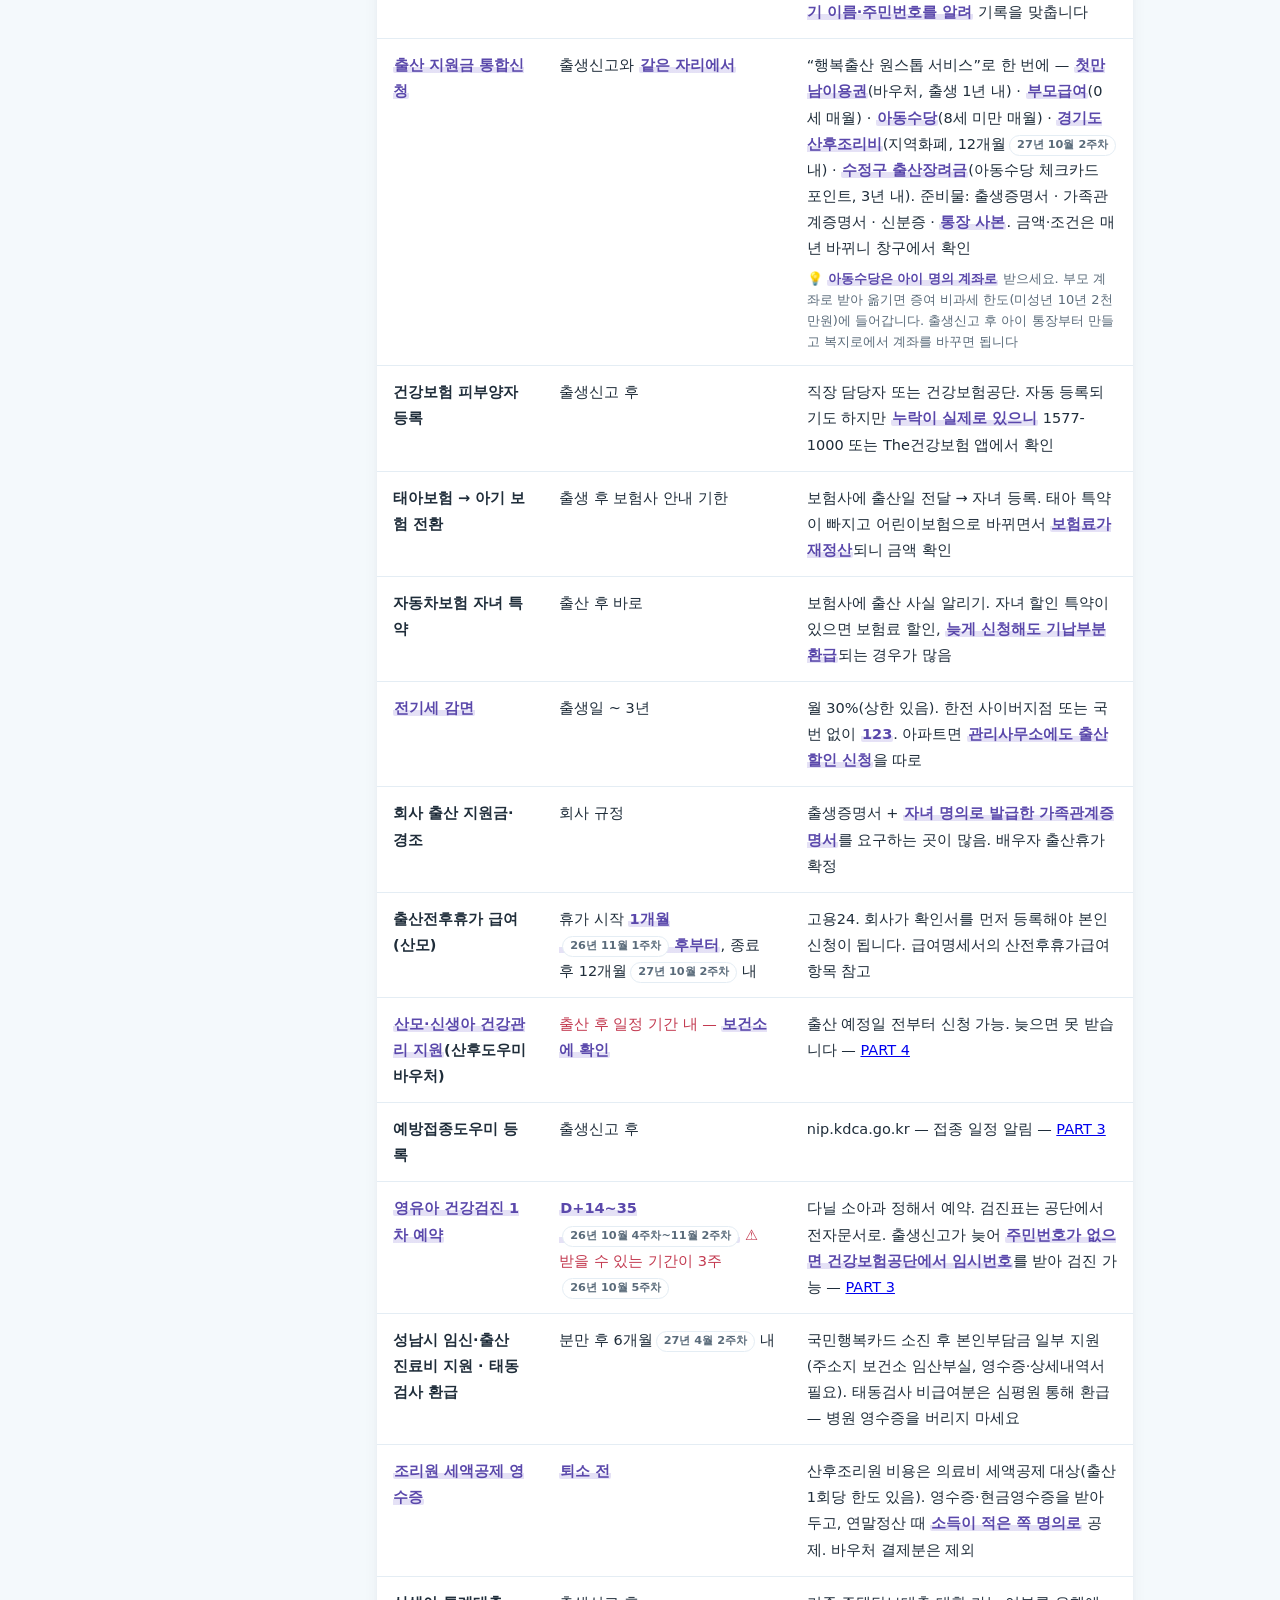
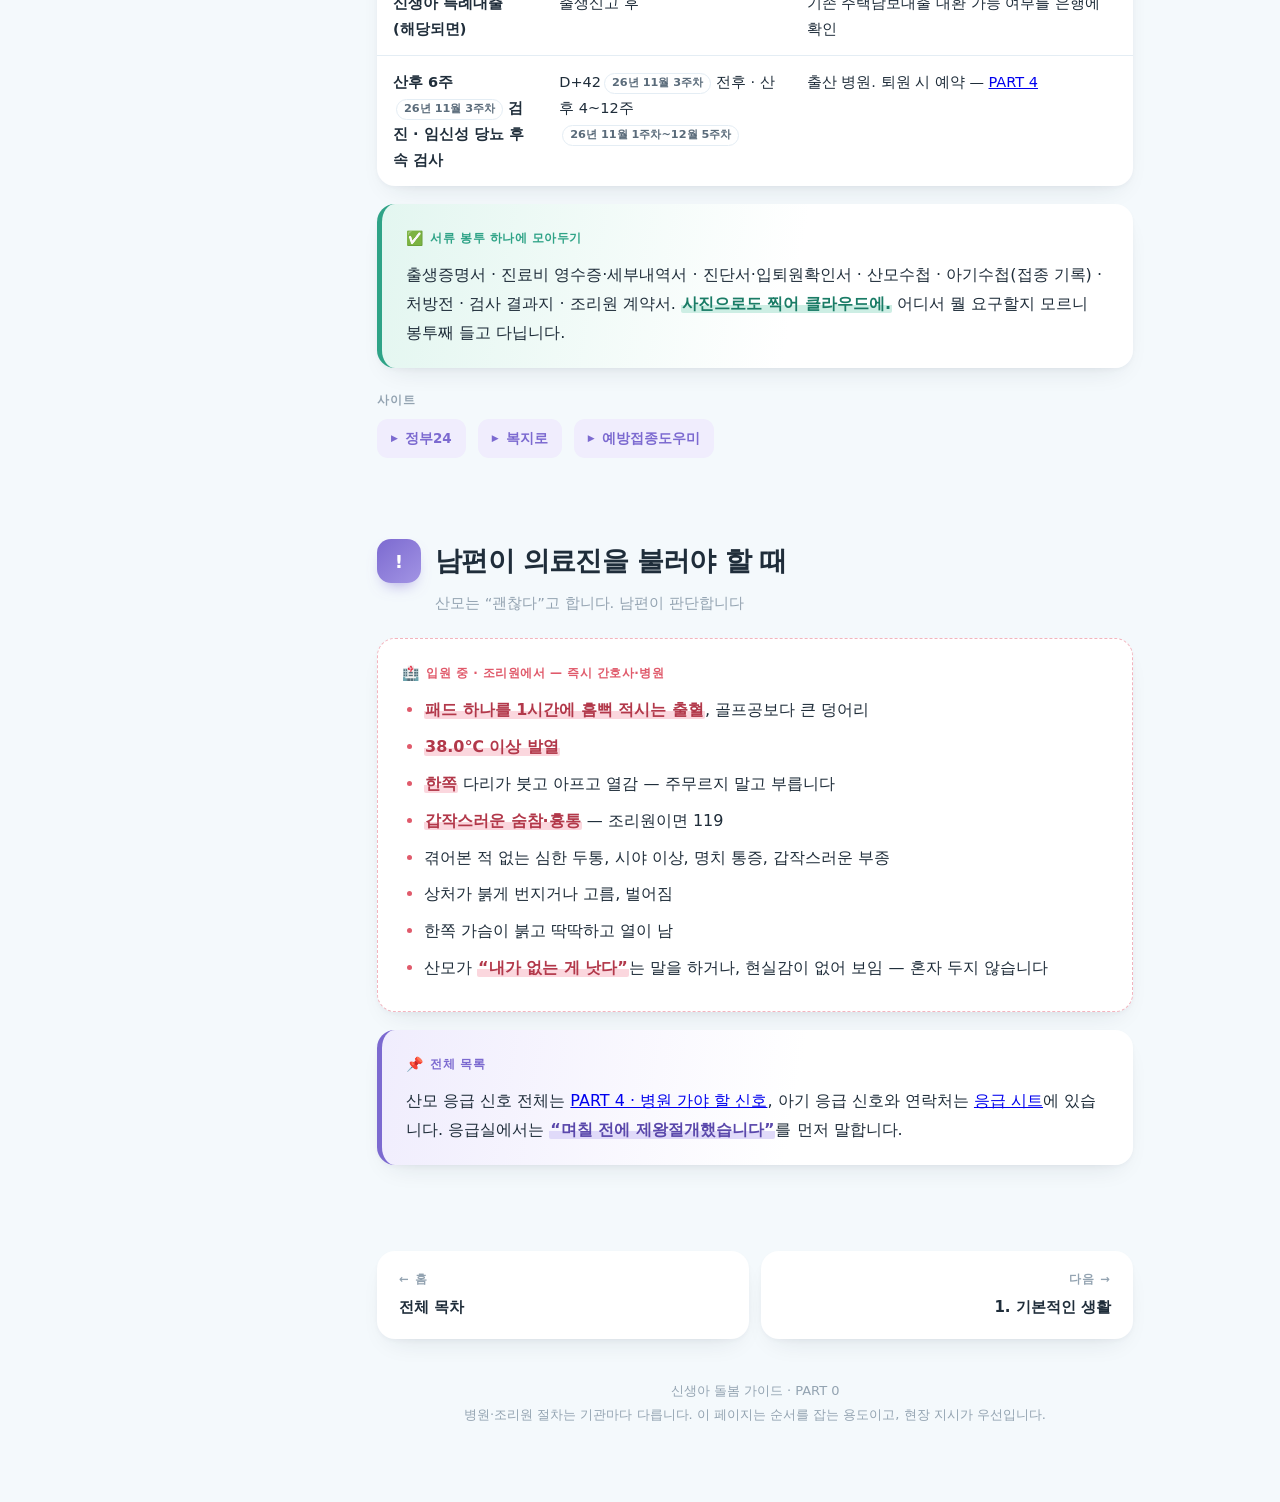
==== commit 9a123e76: "feat: 본문의 생후 N주·N개월을 실제 달력 주차로 자동 표기 (dates.js) - dates.js 신설: D-day(2026-10-06) 단일 출처. 본문 텍스트에서 생후 " ====
--- a/birth.html
+++ b/birth.html
@@ -422,6 +422,7 @@
   </div>
 </footer>
 
+<script src="dates.js"></script>
 <script src="nav.js"></script>
 </body>
 </html>
--- a/style.css
+++ b/style.css
@@ -454,6 +454,13 @@
 
 @media(min-width:1180px){body.cal header .wrap,body.cal main.wrap,body.cal footer .wrap{margin-left:auto;margin-right:auto;max-width:920px;padding:0 22px}body.cal header.page-head{text-align:center}}
 
+/* 본문 주차→실제 날짜 주석 (dates.js) */
+.dt{display:inline-block;margin-left:4px;padding:1px 7px;border-radius:99px;font-size:.78em;font-weight:700;letter-spacing:0;line-height:1.5;color:var(--ink-2);background:#fff;border:1px solid var(--line);vertical-align:1px;white-space:nowrap}
+strong .dt,.big .dt{background:#fff;color:var(--ink-2)}
+.big .dt{font-size:.6em;vertical-align:middle}
+td .dt{margin-left:3px}
+@media print{.dt{border-color:#999}}
+
 /* ============ 인쇄 ============ */
 @media print{
   nav.toc,.refs,.pager{display:none}
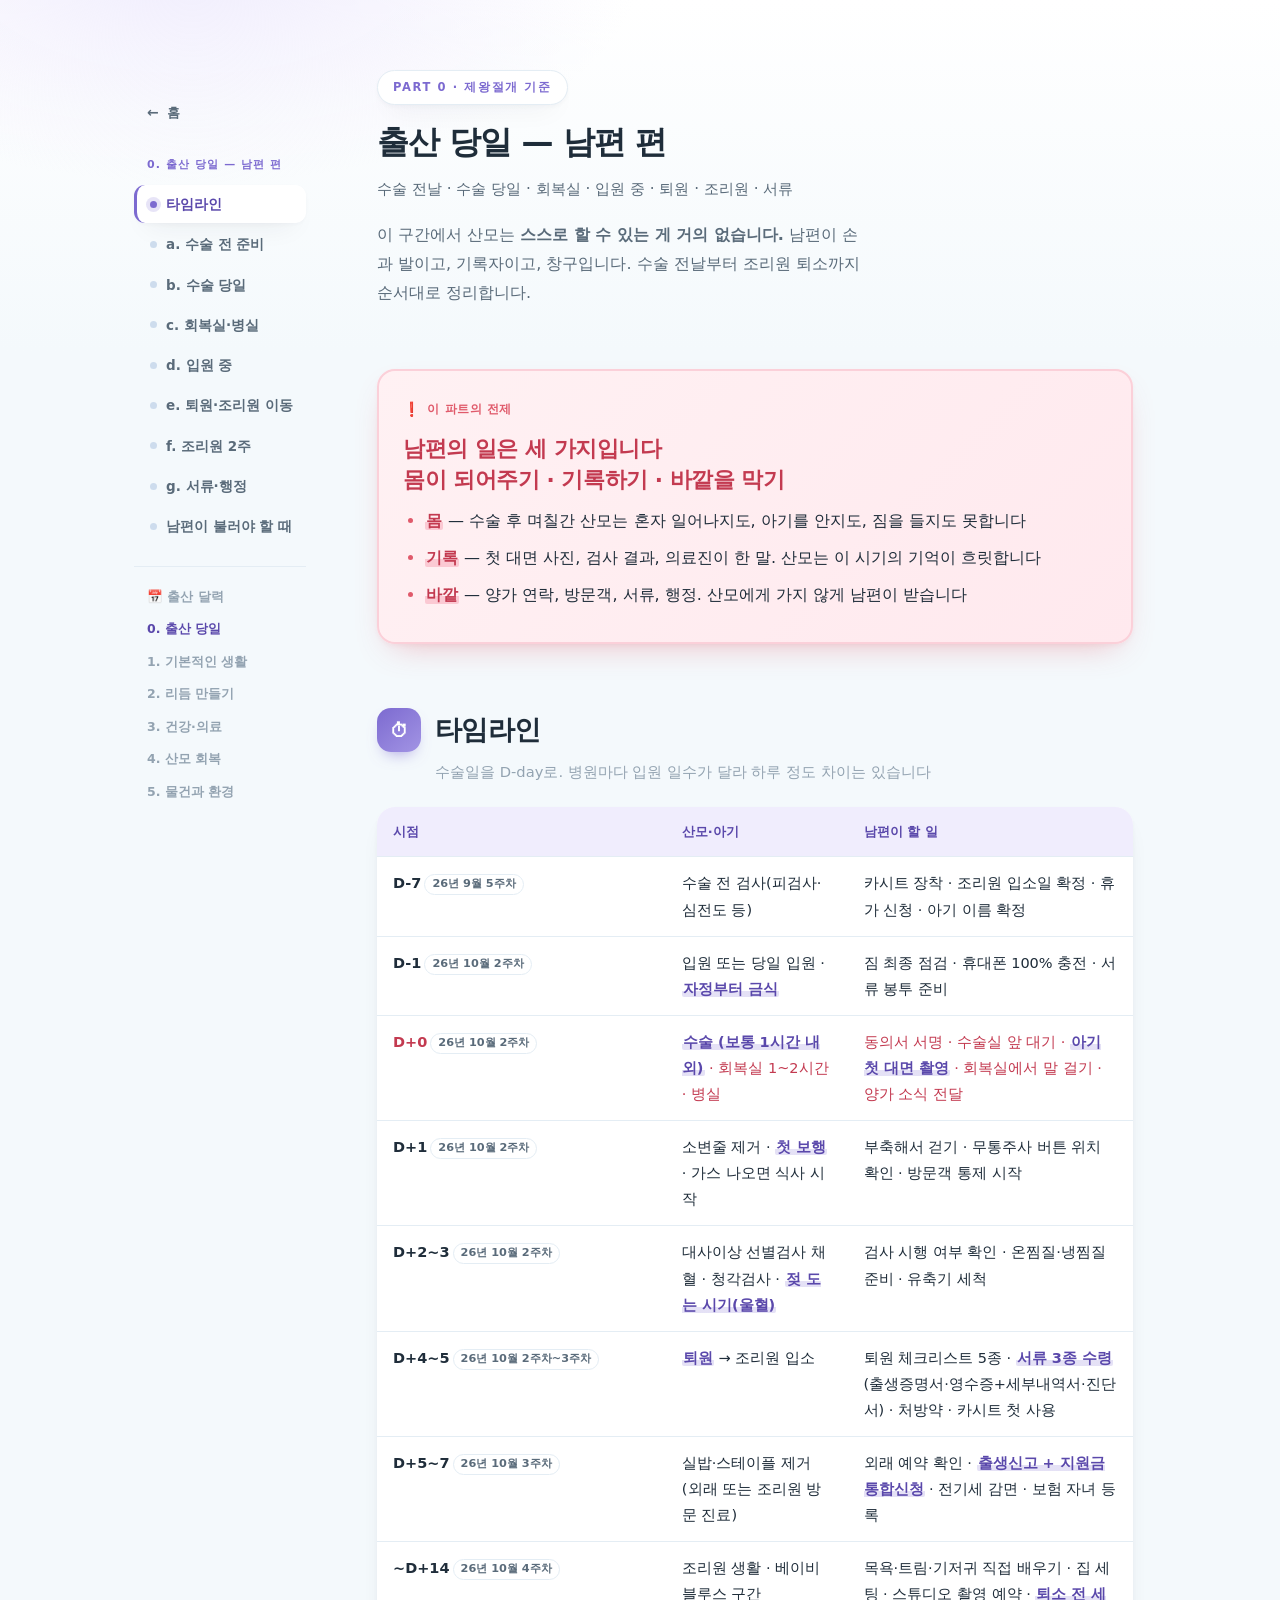
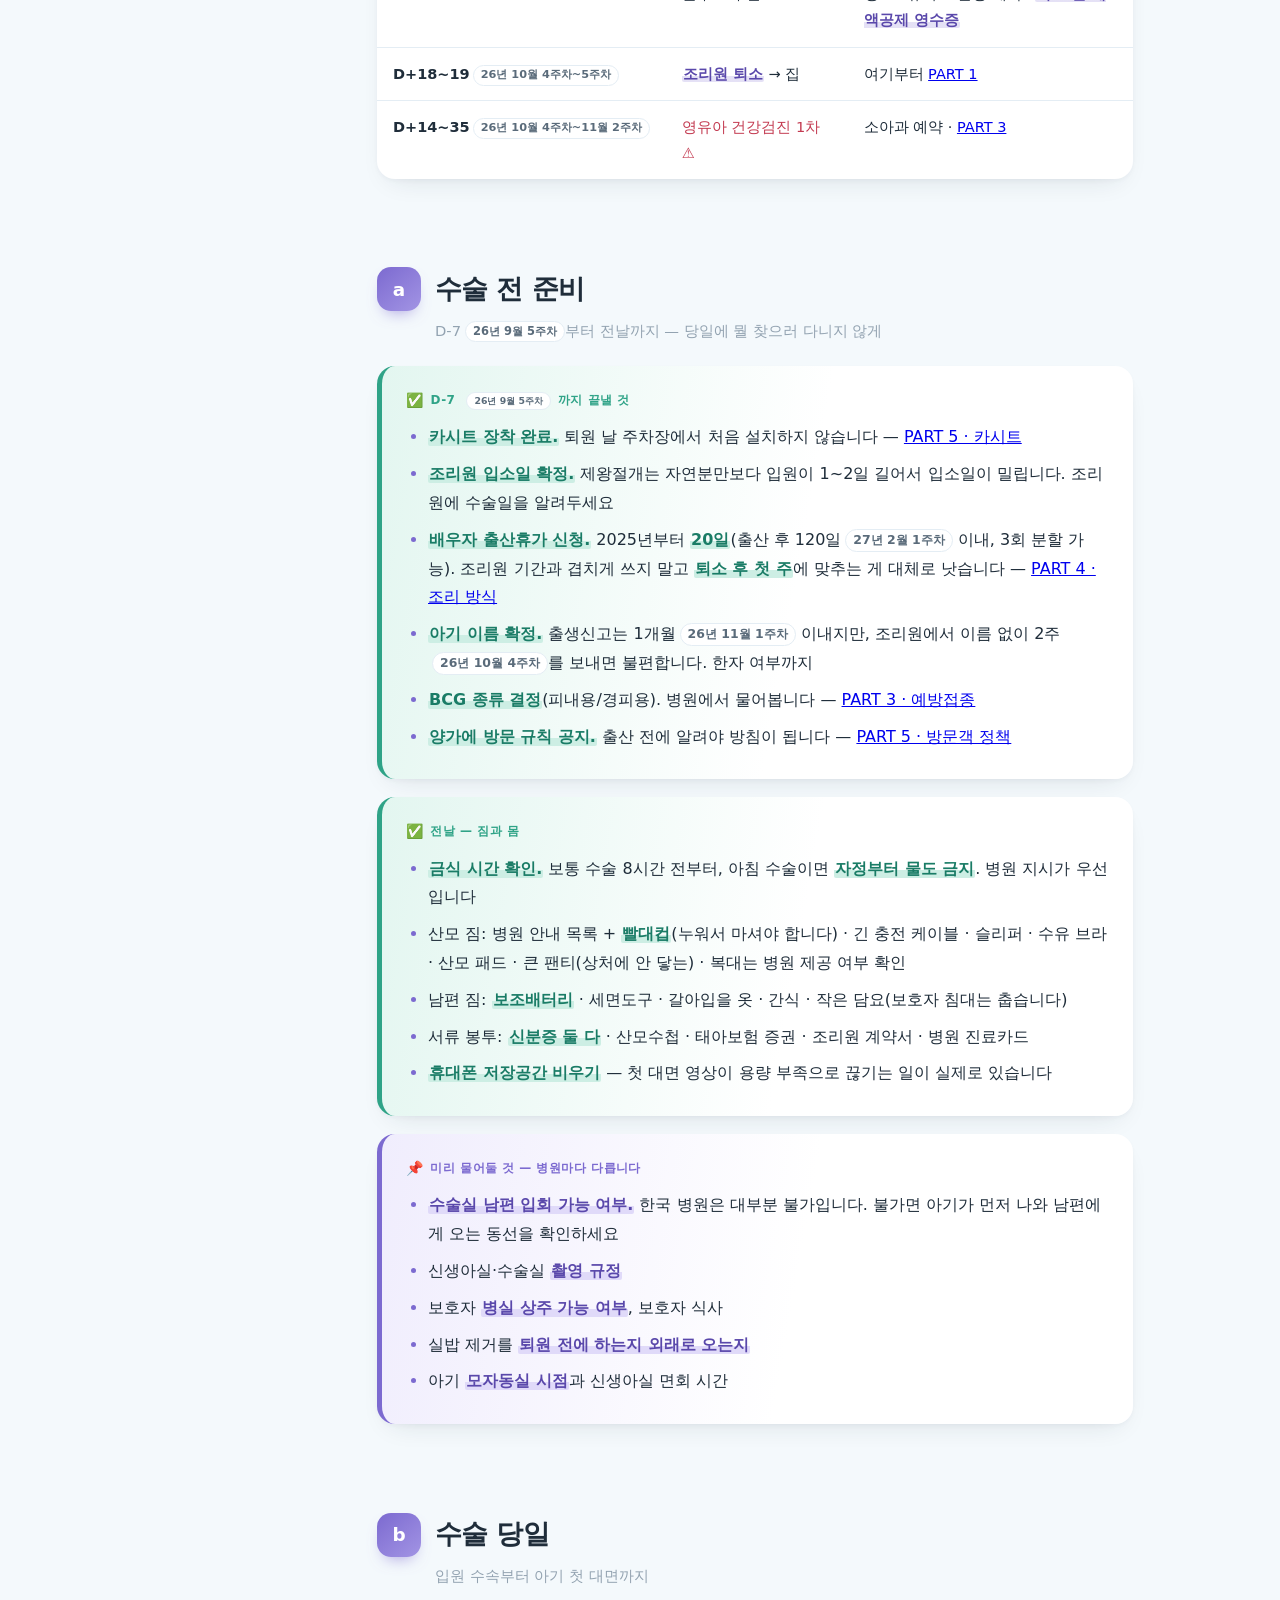
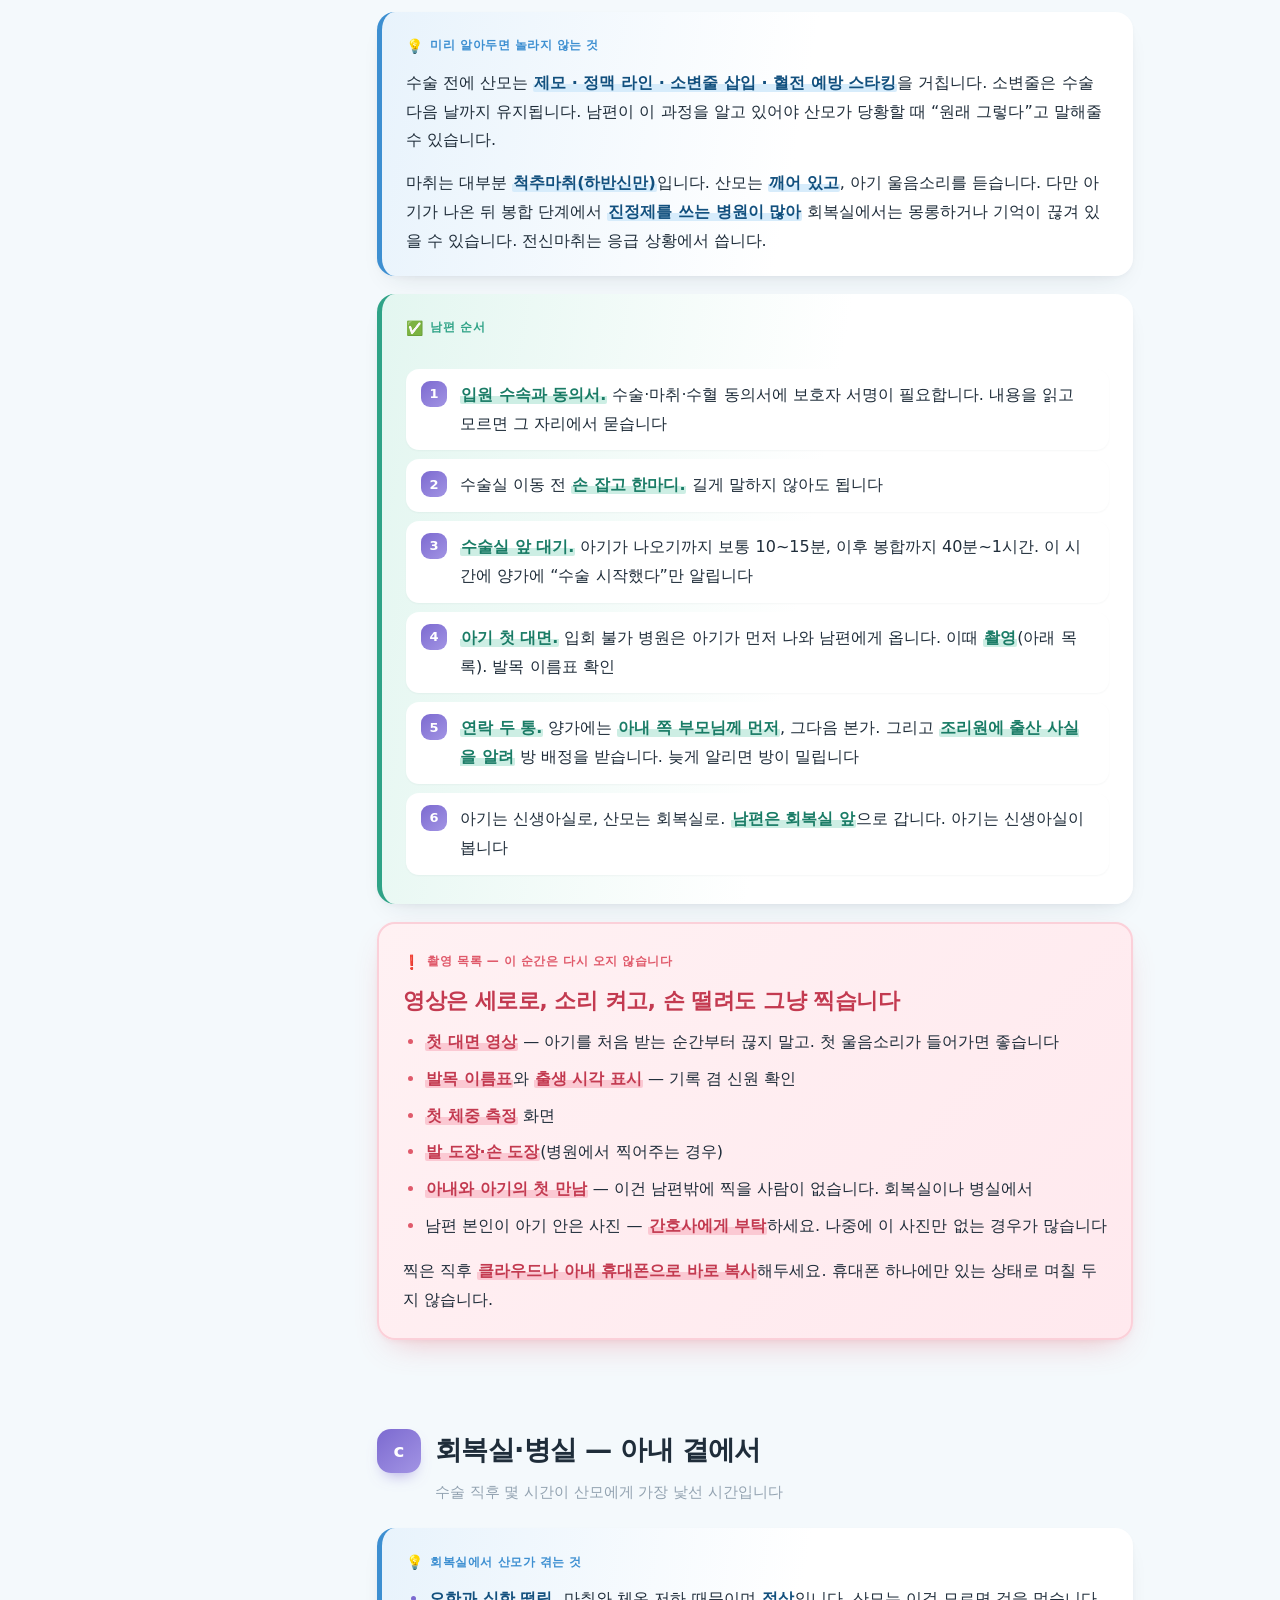
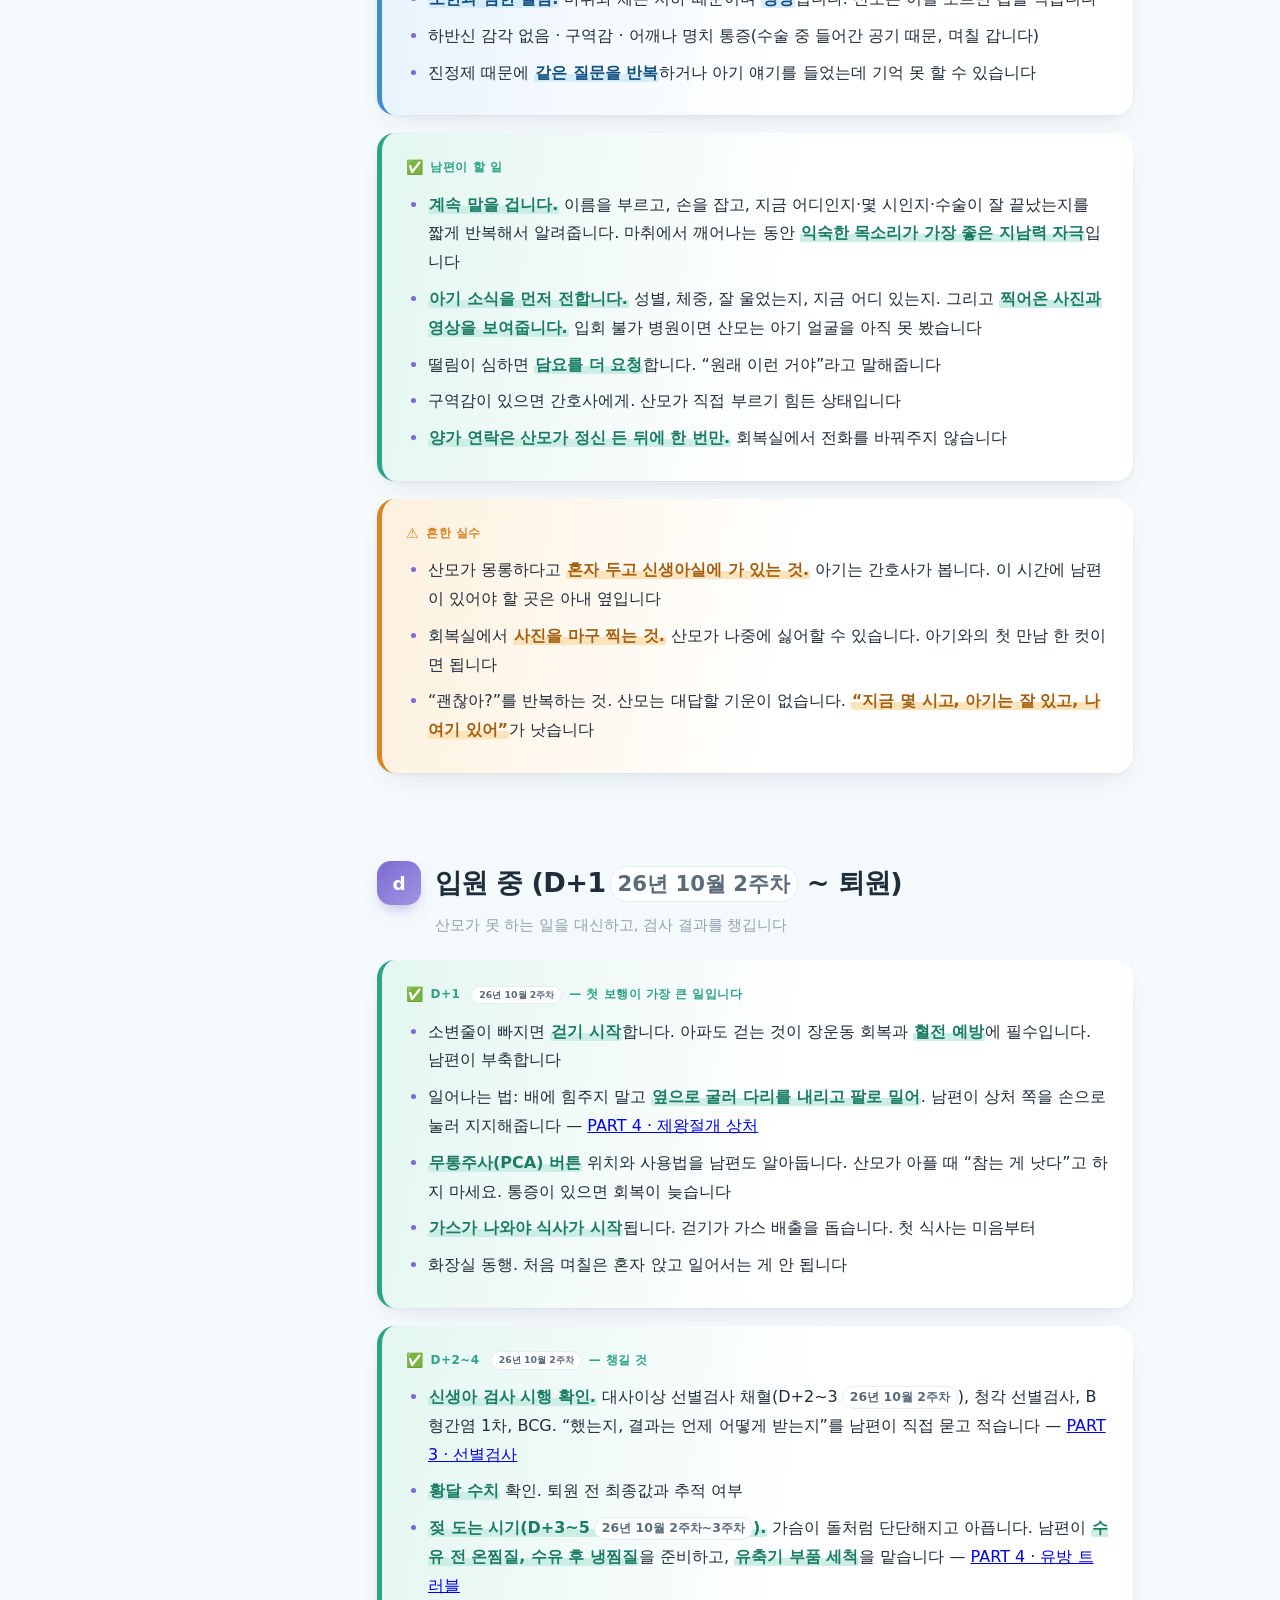
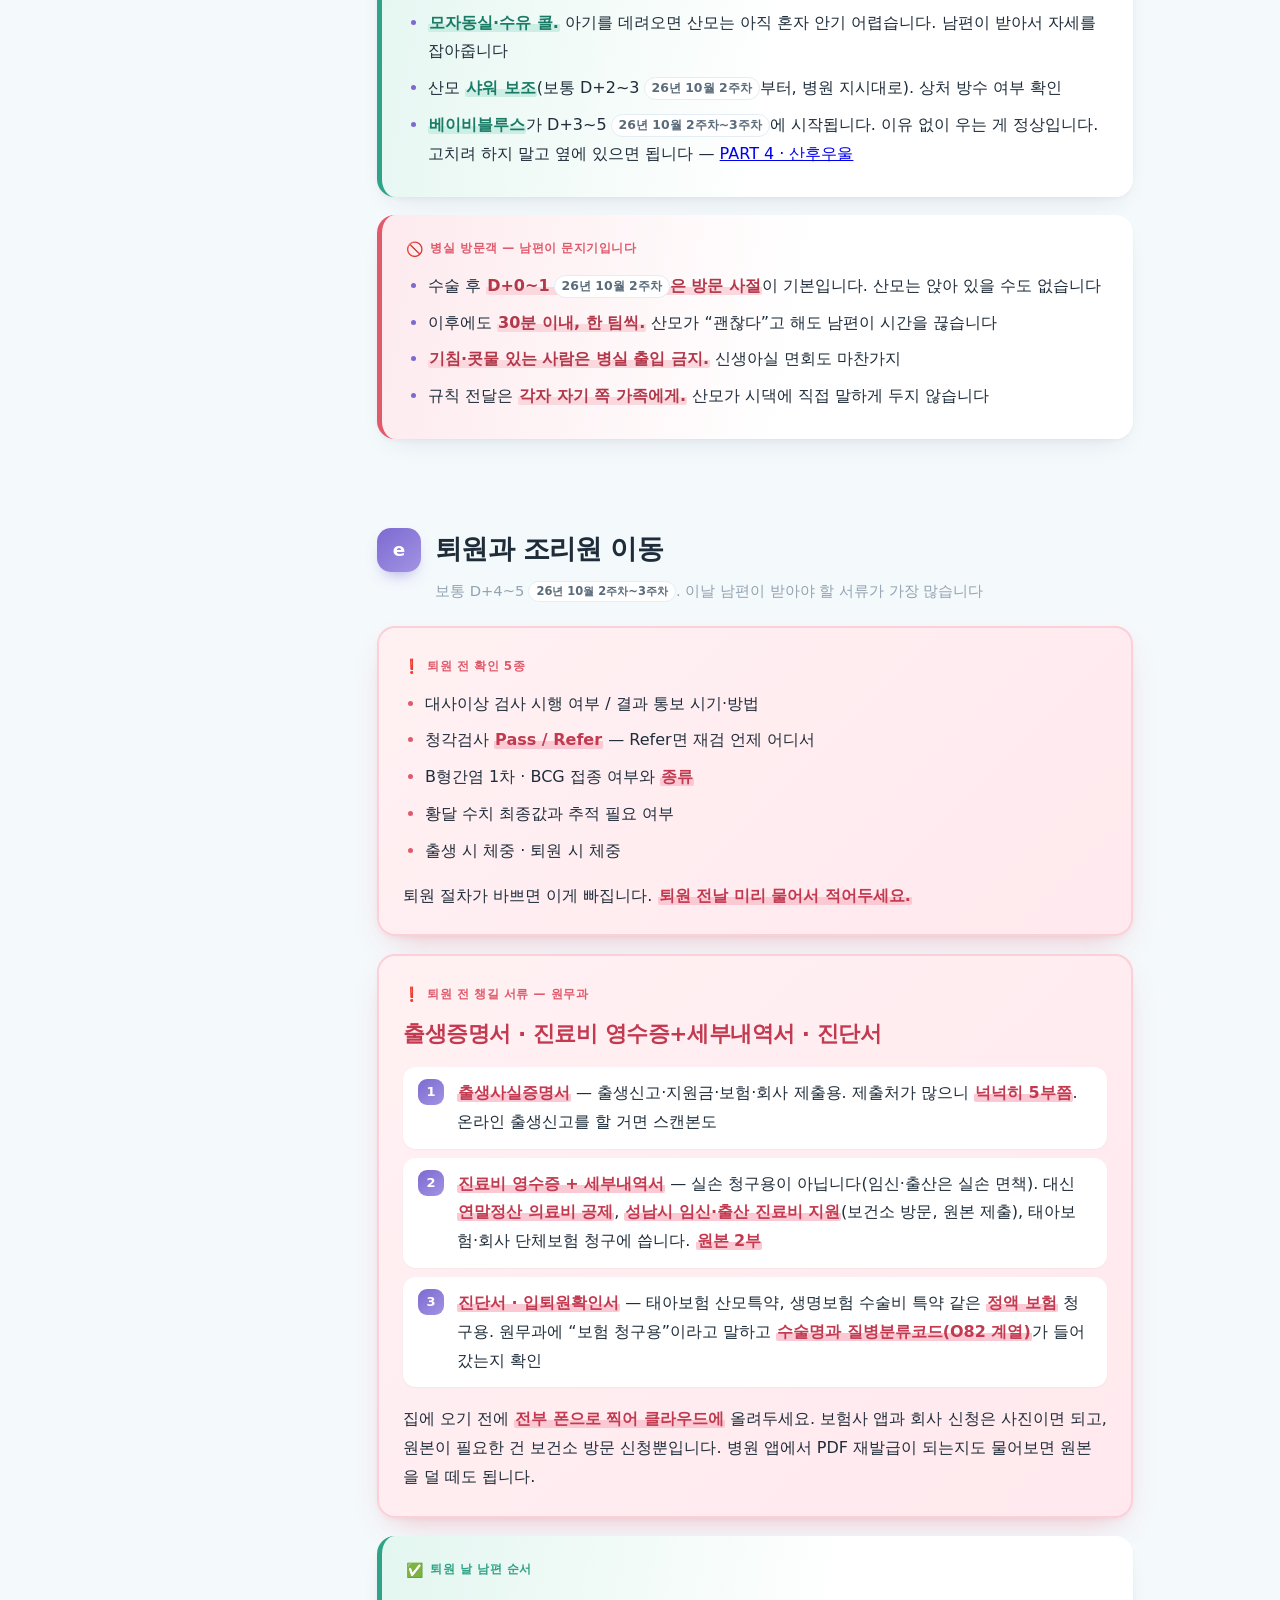
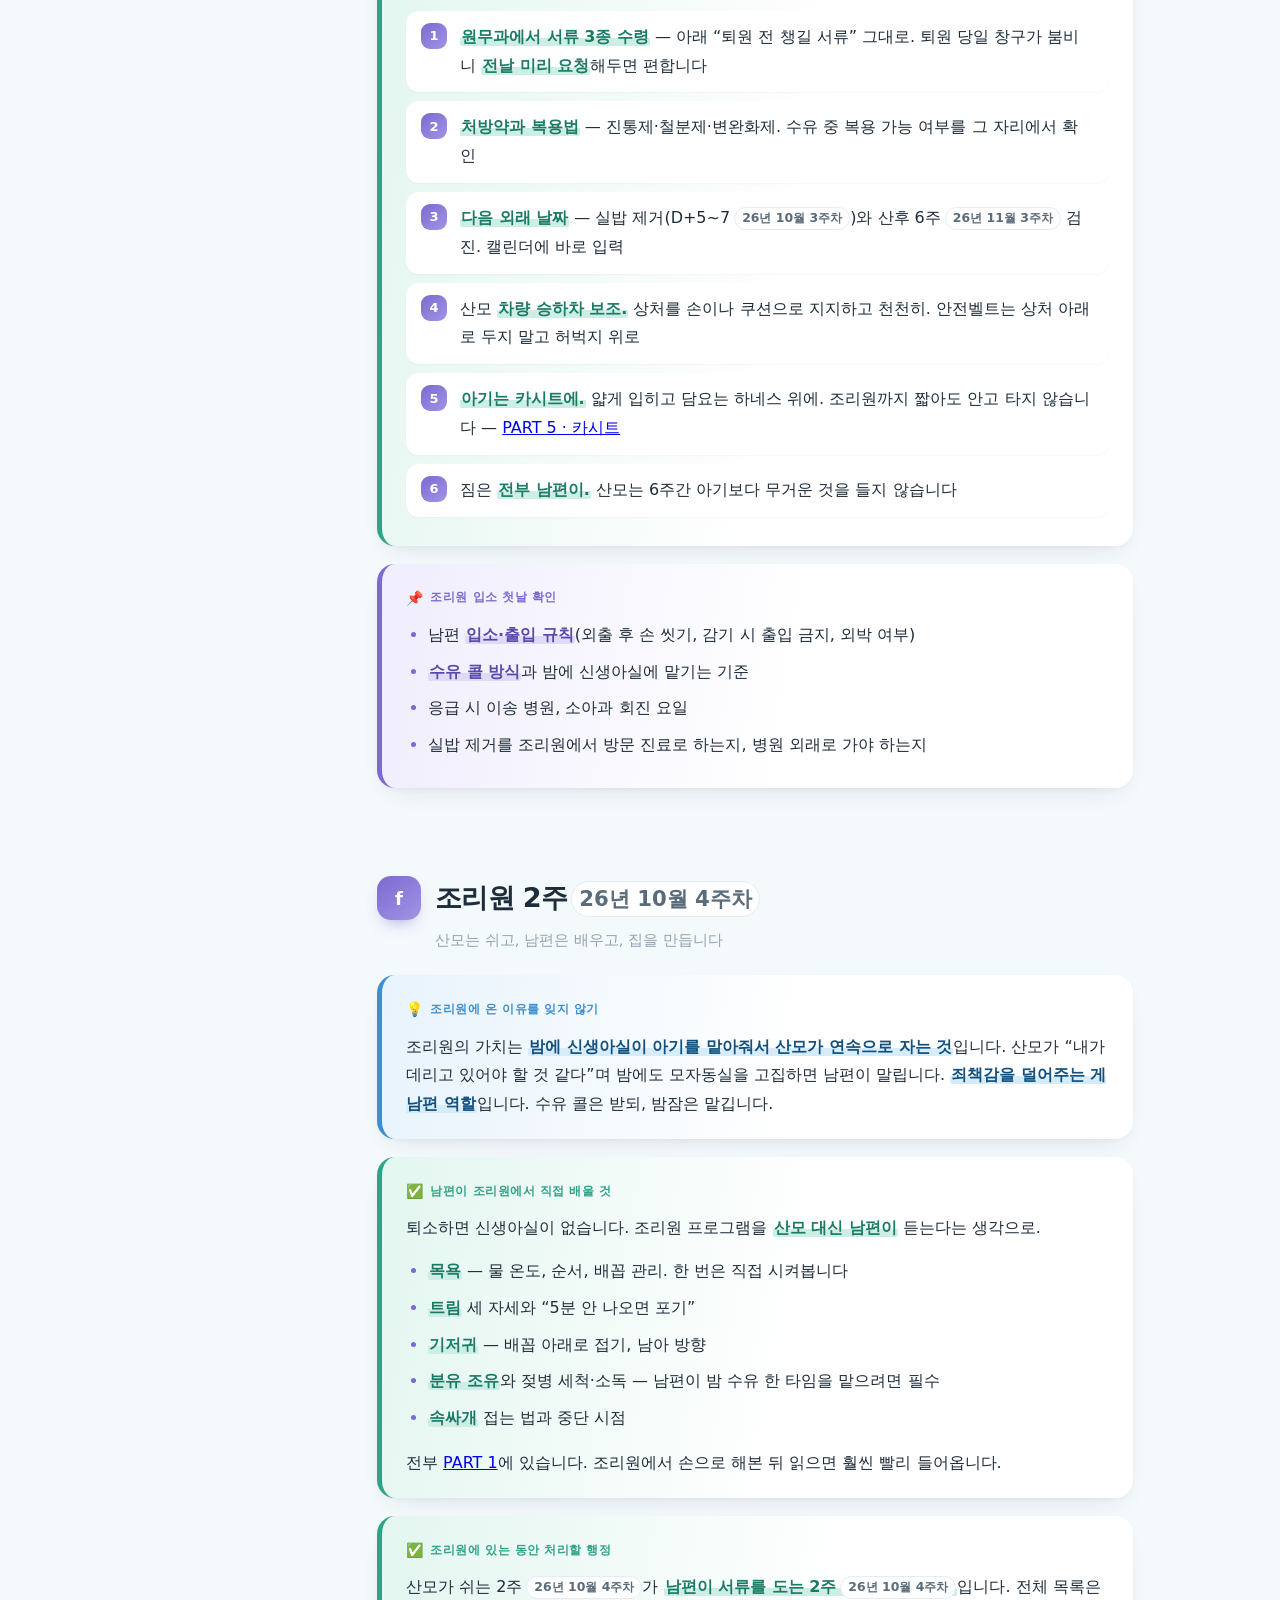
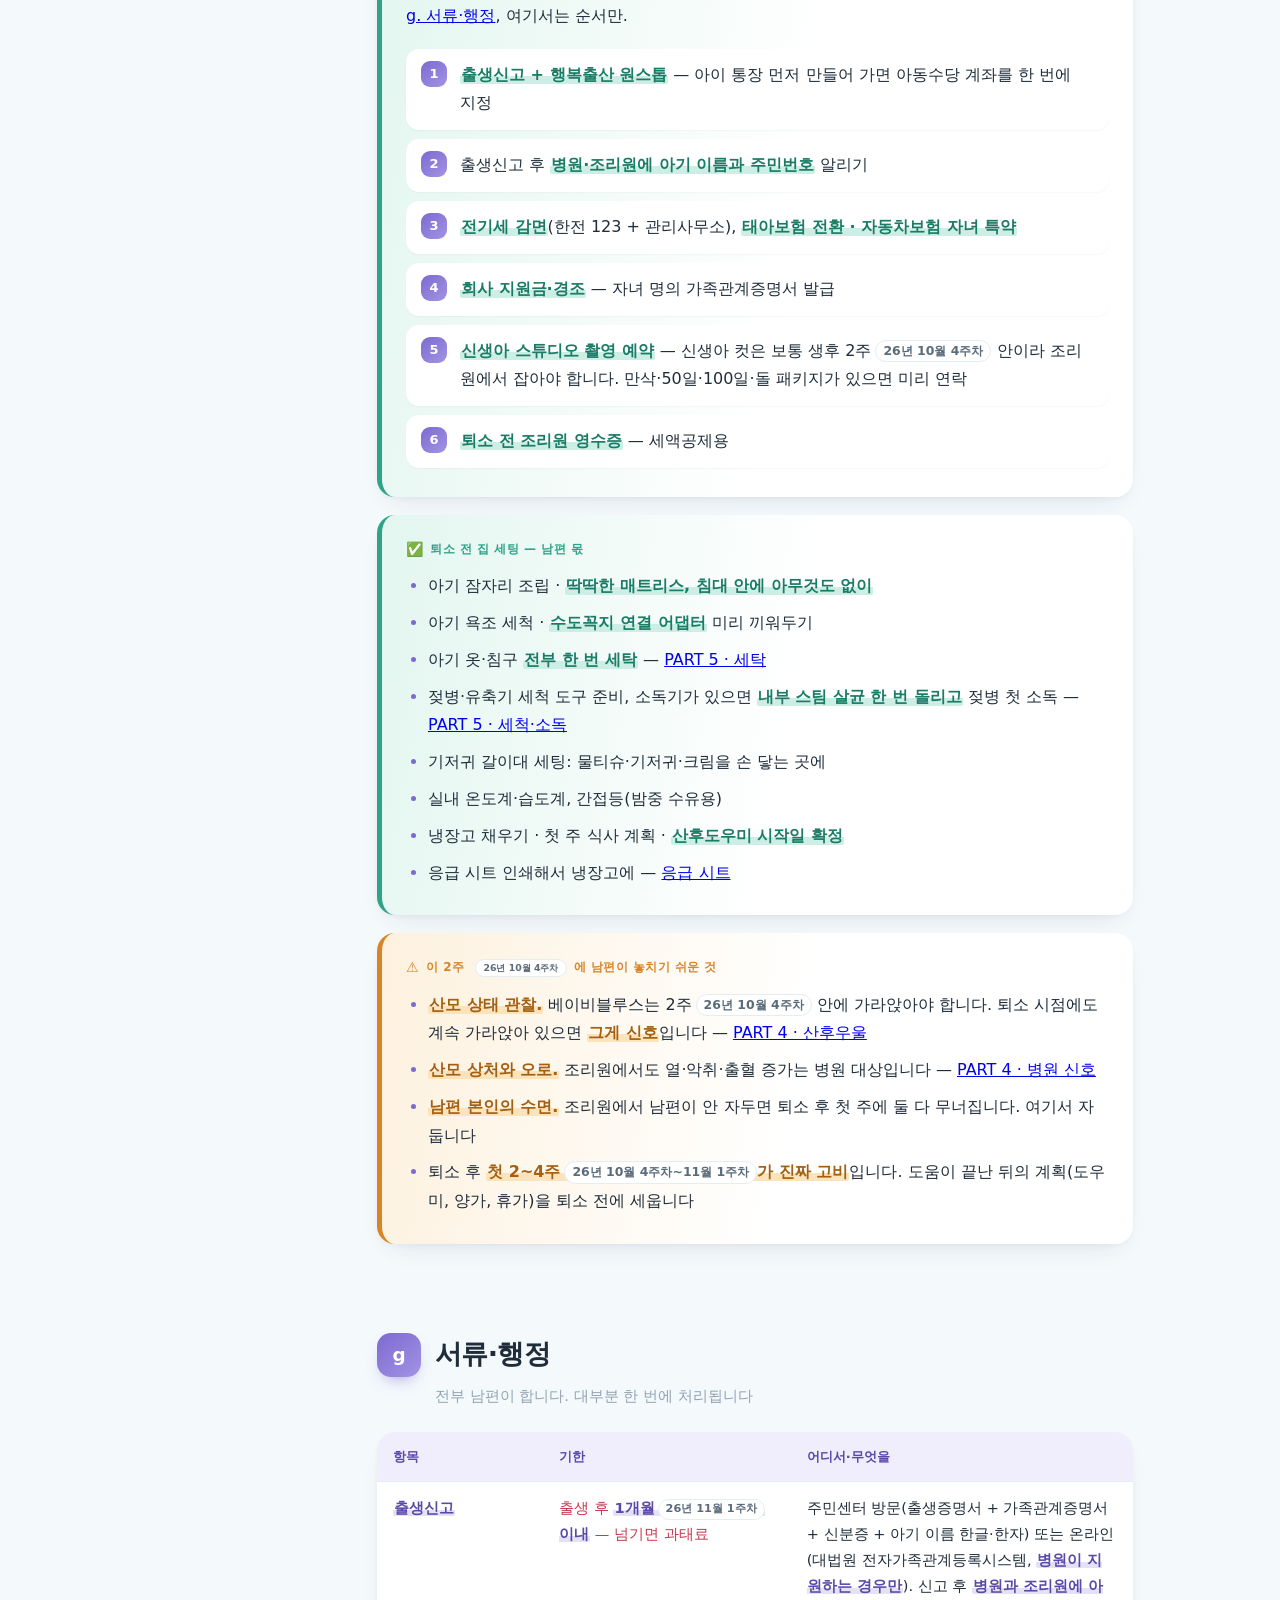
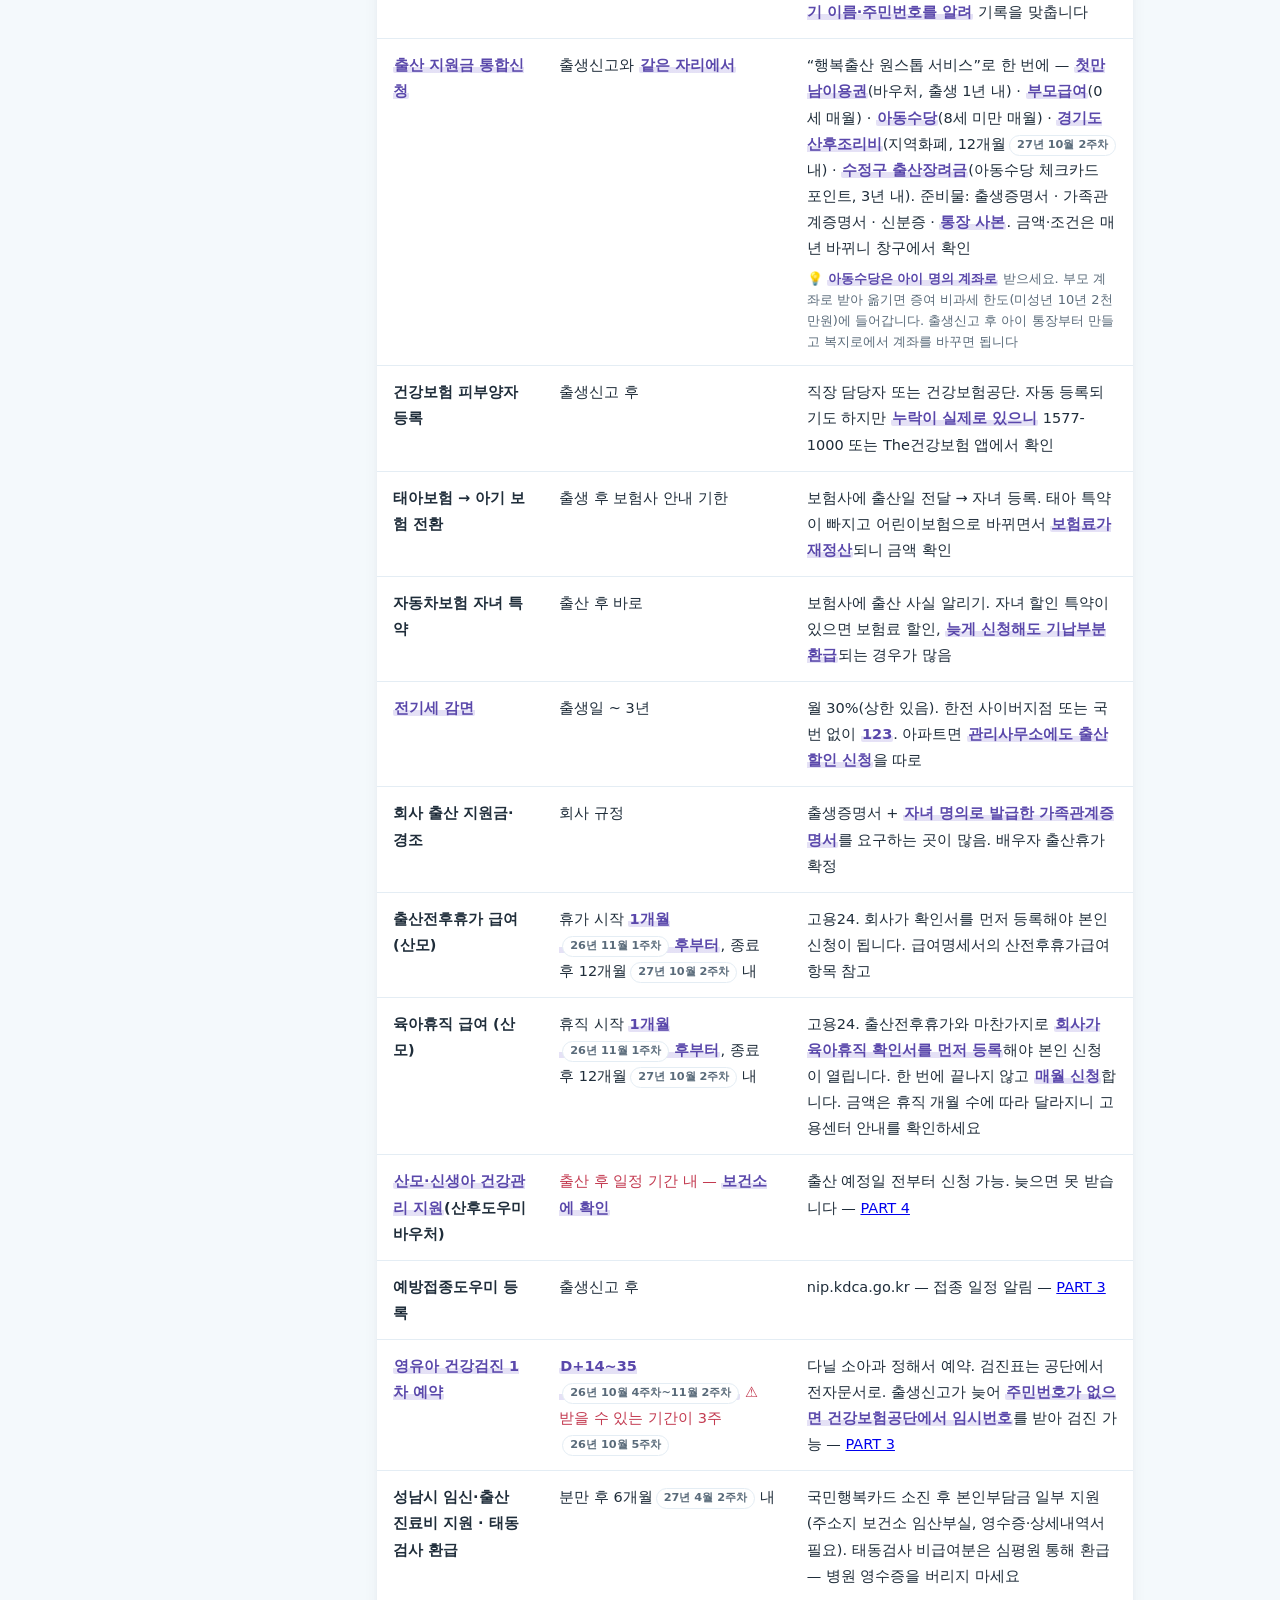
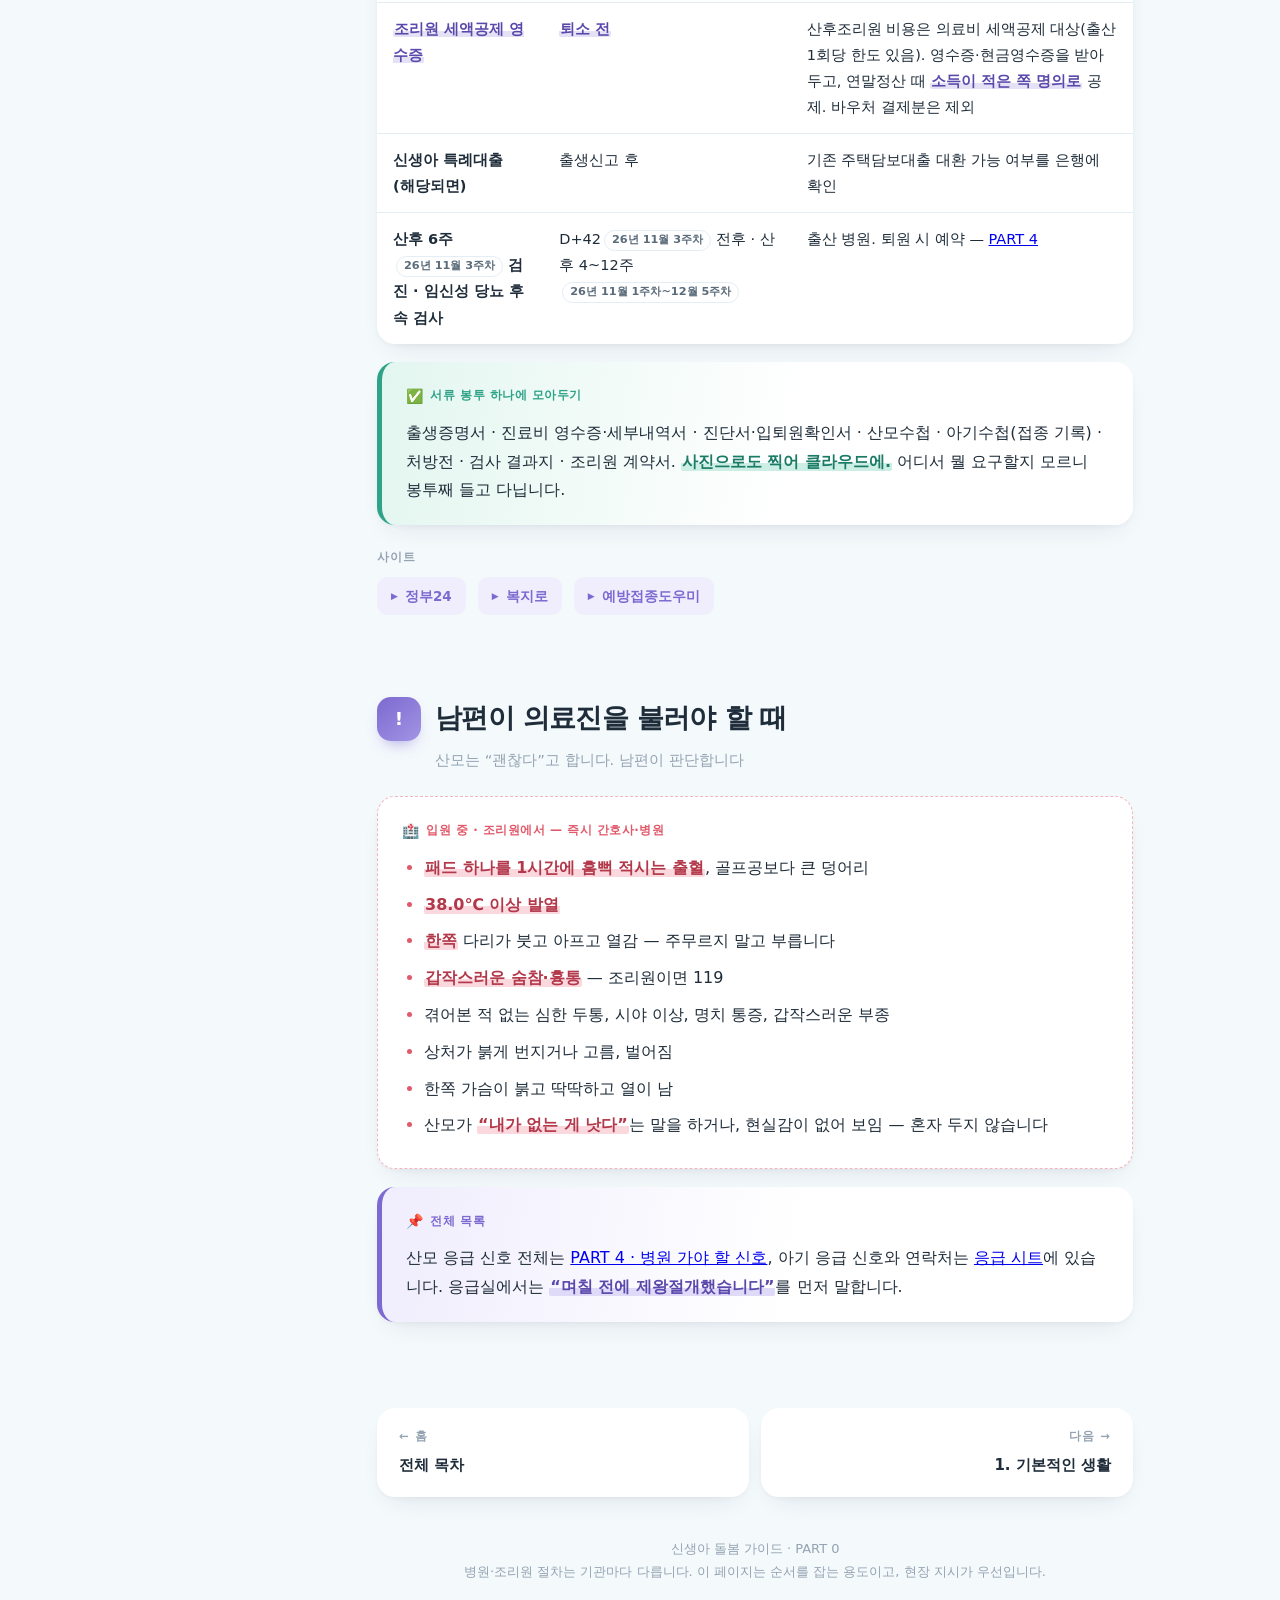
==== commit 31c21f03: "feat: 아내 육아휴직 시작(D+90)과 급여 신청 시작(D+121) 달력에 추가 - 2027-01-04 육아휴직 시작, 2027-02-04부터 급여 신청 가능 - birth.h" ====
--- a/birth.html
+++ b/birth.html
@@ -359,6 +359,7 @@
         <tr><td class="wrapok"><strong>전기세 감면</strong></td><td class="wrapok">출생일 ~ 3년</td><td class="wrapok">월 30%(상한 있음). 한전 사이버지점 또는 국번 없이 <strong>123</strong>. 아파트면 <strong>관리사무소에도 출산 할인 신청</strong>을 따로</td></tr>
         <tr><td class="wrapok">회사 출산 지원금·경조</td><td class="wrapok">회사 규정</td><td class="wrapok">출생증명서 + <strong>자녀 명의로 발급한 가족관계증명서</strong>를 요구하는 곳이 많음. 배우자 출산휴가 확정</td></tr>
         <tr><td class="wrapok">출산전후휴가 급여 (산모)</td><td class="wrapok">휴가 시작 <strong>1개월 후부터</strong>, 종료 후 12개월 내</td><td class="wrapok">고용24. 회사가 확인서를 먼저 등록해야 본인 신청이 됩니다. 급여명세서의 산전후휴가급여 항목 참고</td></tr>
+        <tr><td class="wrapok">육아휴직 급여 (산모)</td><td class="wrapok">휴직 시작 <strong>1개월 후부터</strong>, 종료 후 12개월 내</td><td class="wrapok">고용24. 출산전후휴가와 마찬가지로 <strong>회사가 육아휴직 확인서를 먼저 등록</strong>해야 본인 신청이 열립니다. 한 번에 끝나지 않고 <strong>매월 신청</strong>합니다. 금액은 휴직 개월 수에 따라 달라지니 고용센터 안내를 확인하세요</td></tr>
         <tr><td class="wrapok"><strong>산모·신생아 건강관리 지원</strong>(산후도우미 바우처)</td><td class="bad wrapok">출산 후 일정 기간 내 — <strong>보건소에 확인</strong></td><td class="wrapok">출산 예정일 전부터 신청 가능. 늦으면 못 받습니다 — <a href="part4.html#e">PART 4</a></td></tr>
         <tr><td class="wrapok">예방접종도우미 등록</td><td class="wrapok">출생신고 후</td><td class="wrapok">nip.kdca.go.kr — 접종 일정 알림 — <a href="part3.html#a">PART 3</a></td></tr>
         <tr><td class="wrapok"><strong>영유아 건강검진 1차 예약</strong></td><td class="bad wrapok"><strong>D+14~35</strong> ⚠️ 받을 수 있는 기간이 3주</td><td class="wrapok">다닐 소아과 정해서 예약. 검진표는 공단에서 전자문서로. 출생신고가 늦어 <strong>주민번호가 없으면 건강보험공단에서 임시번호</strong>를 받아 검진 가능 — <a href="part3.html#c">PART 3</a></td></tr>
